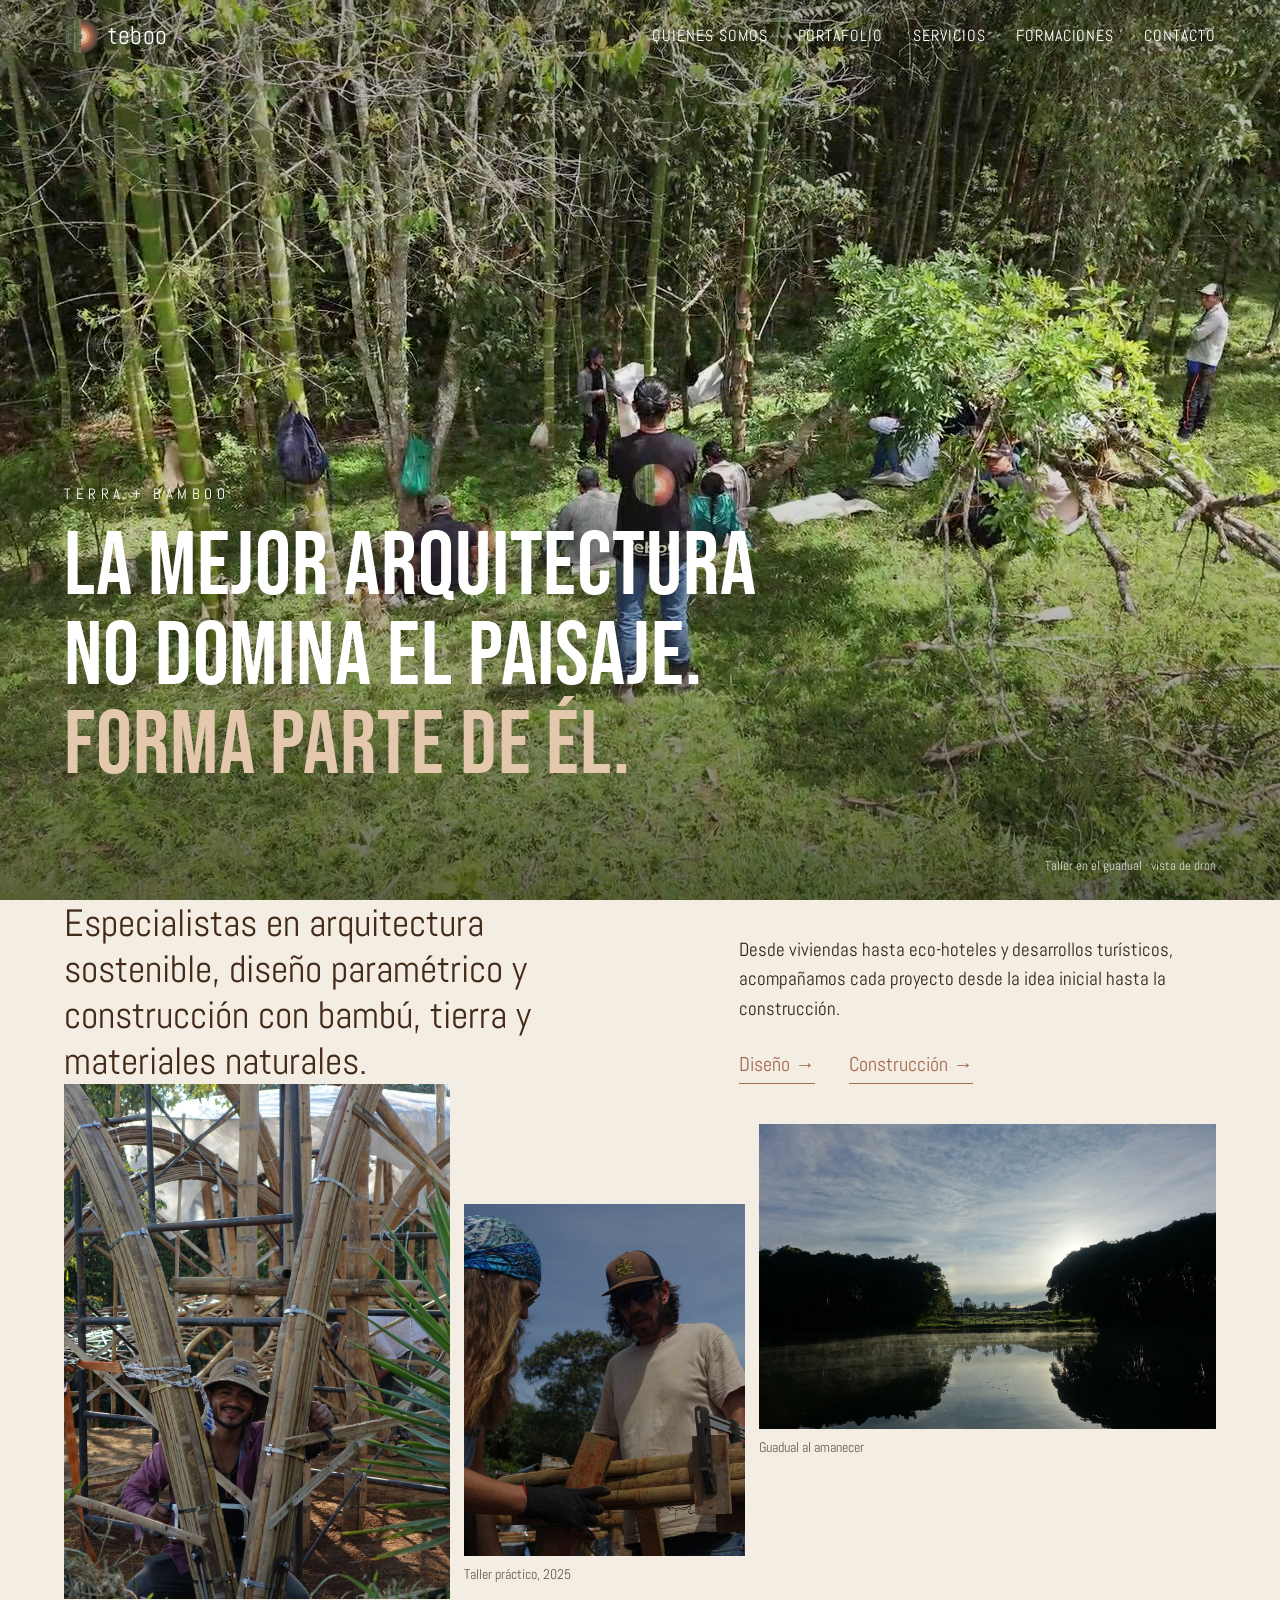
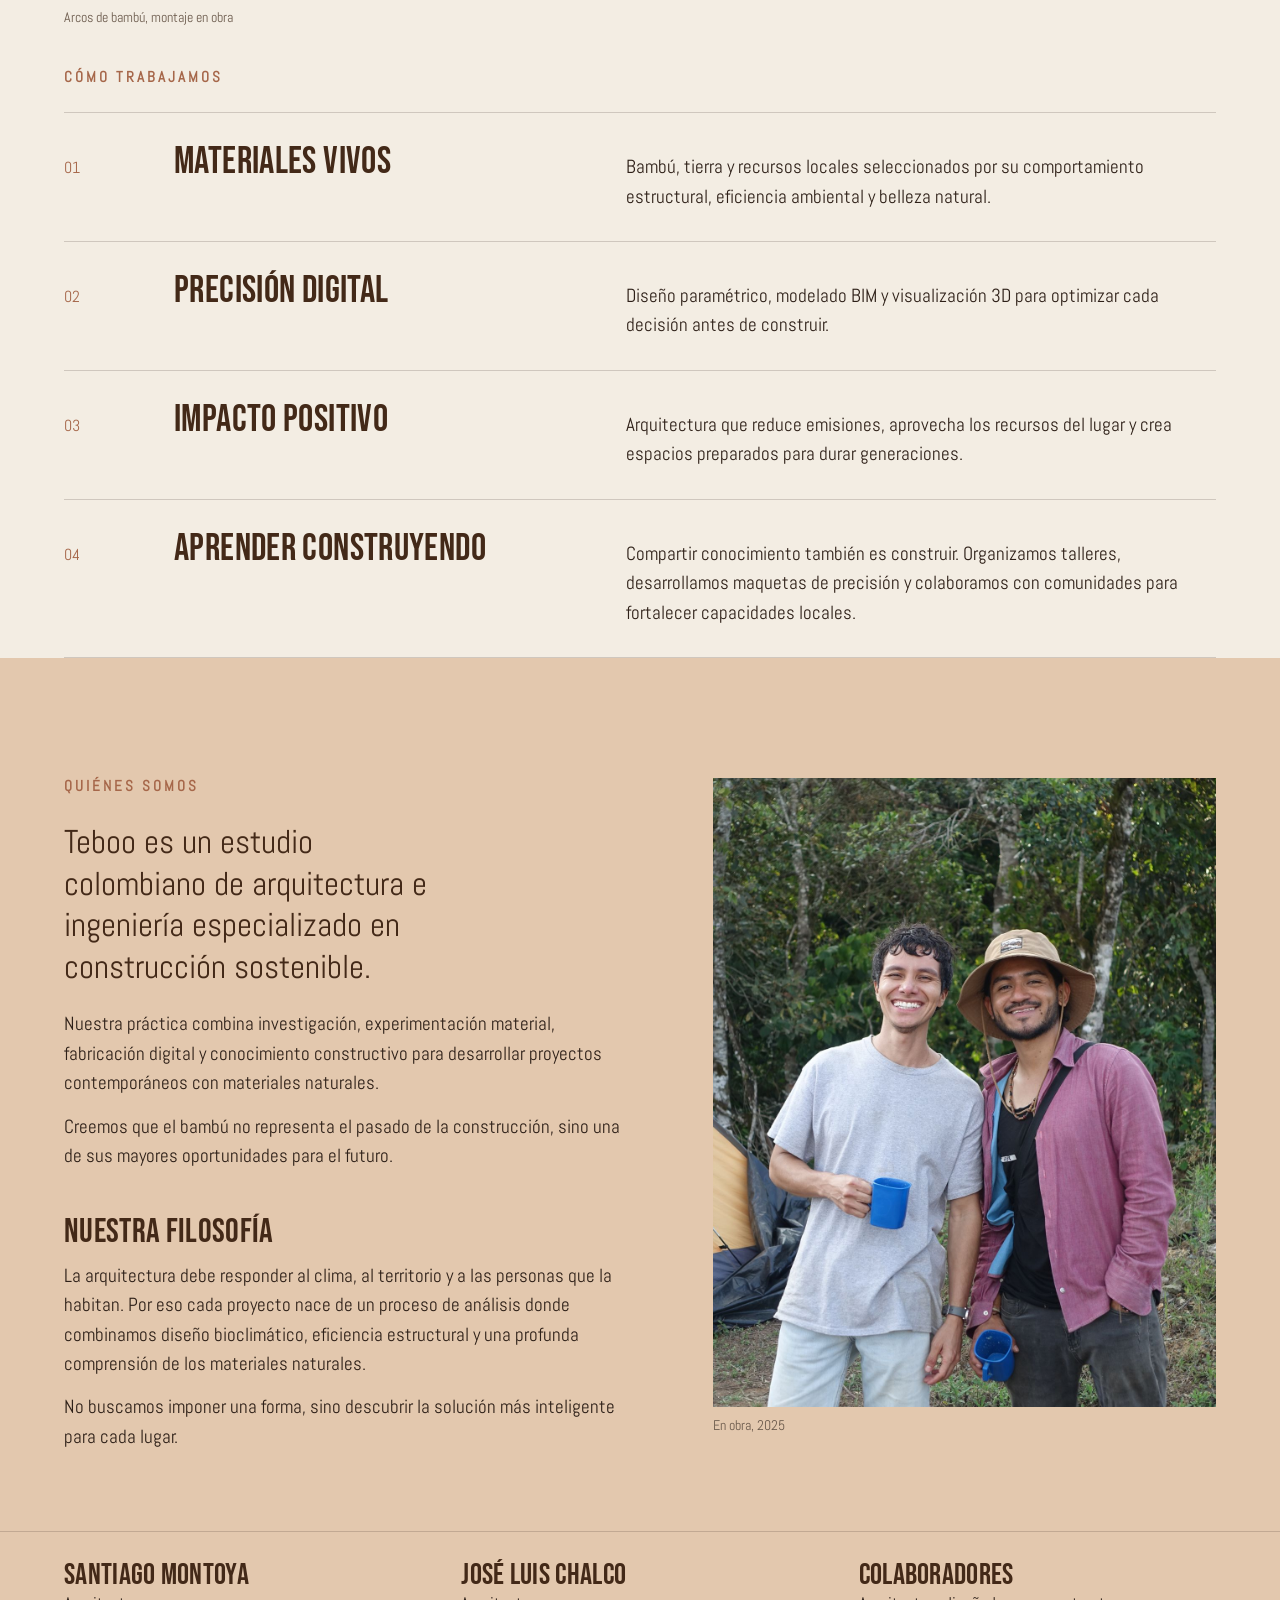
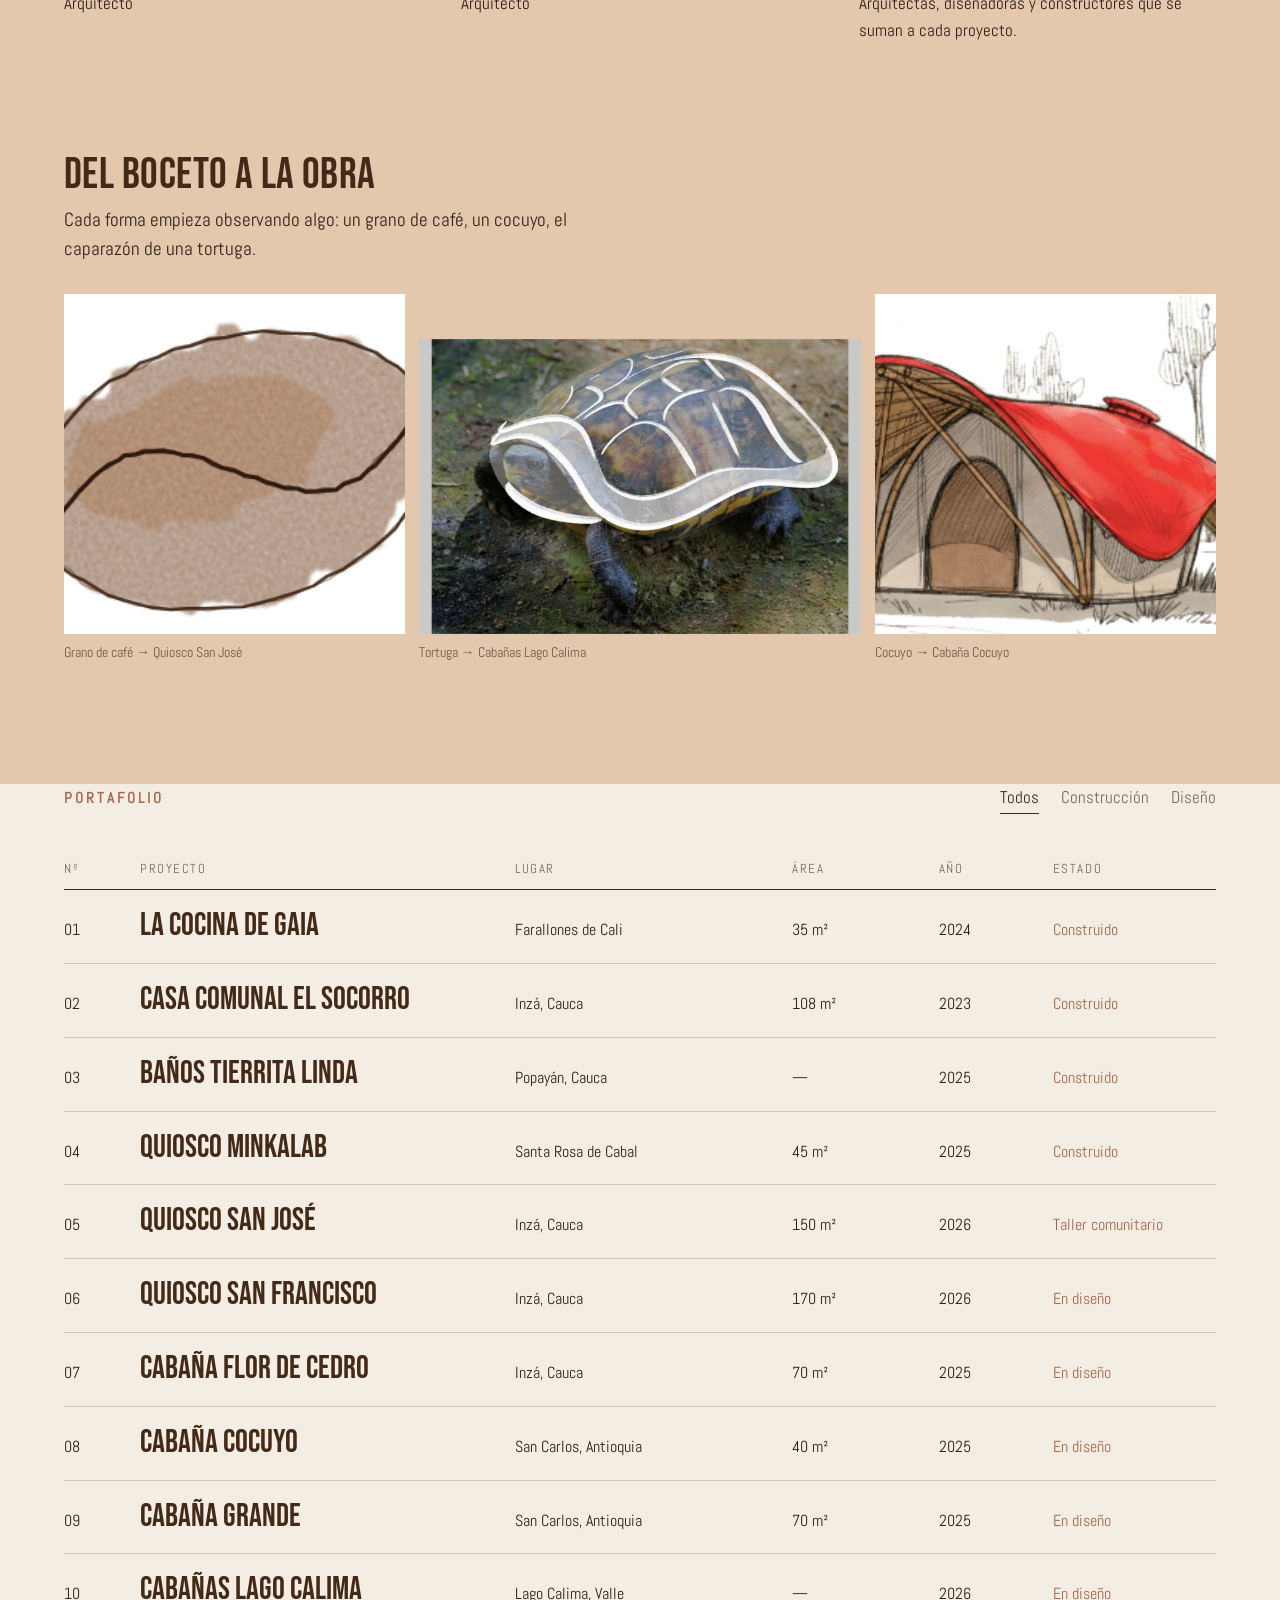
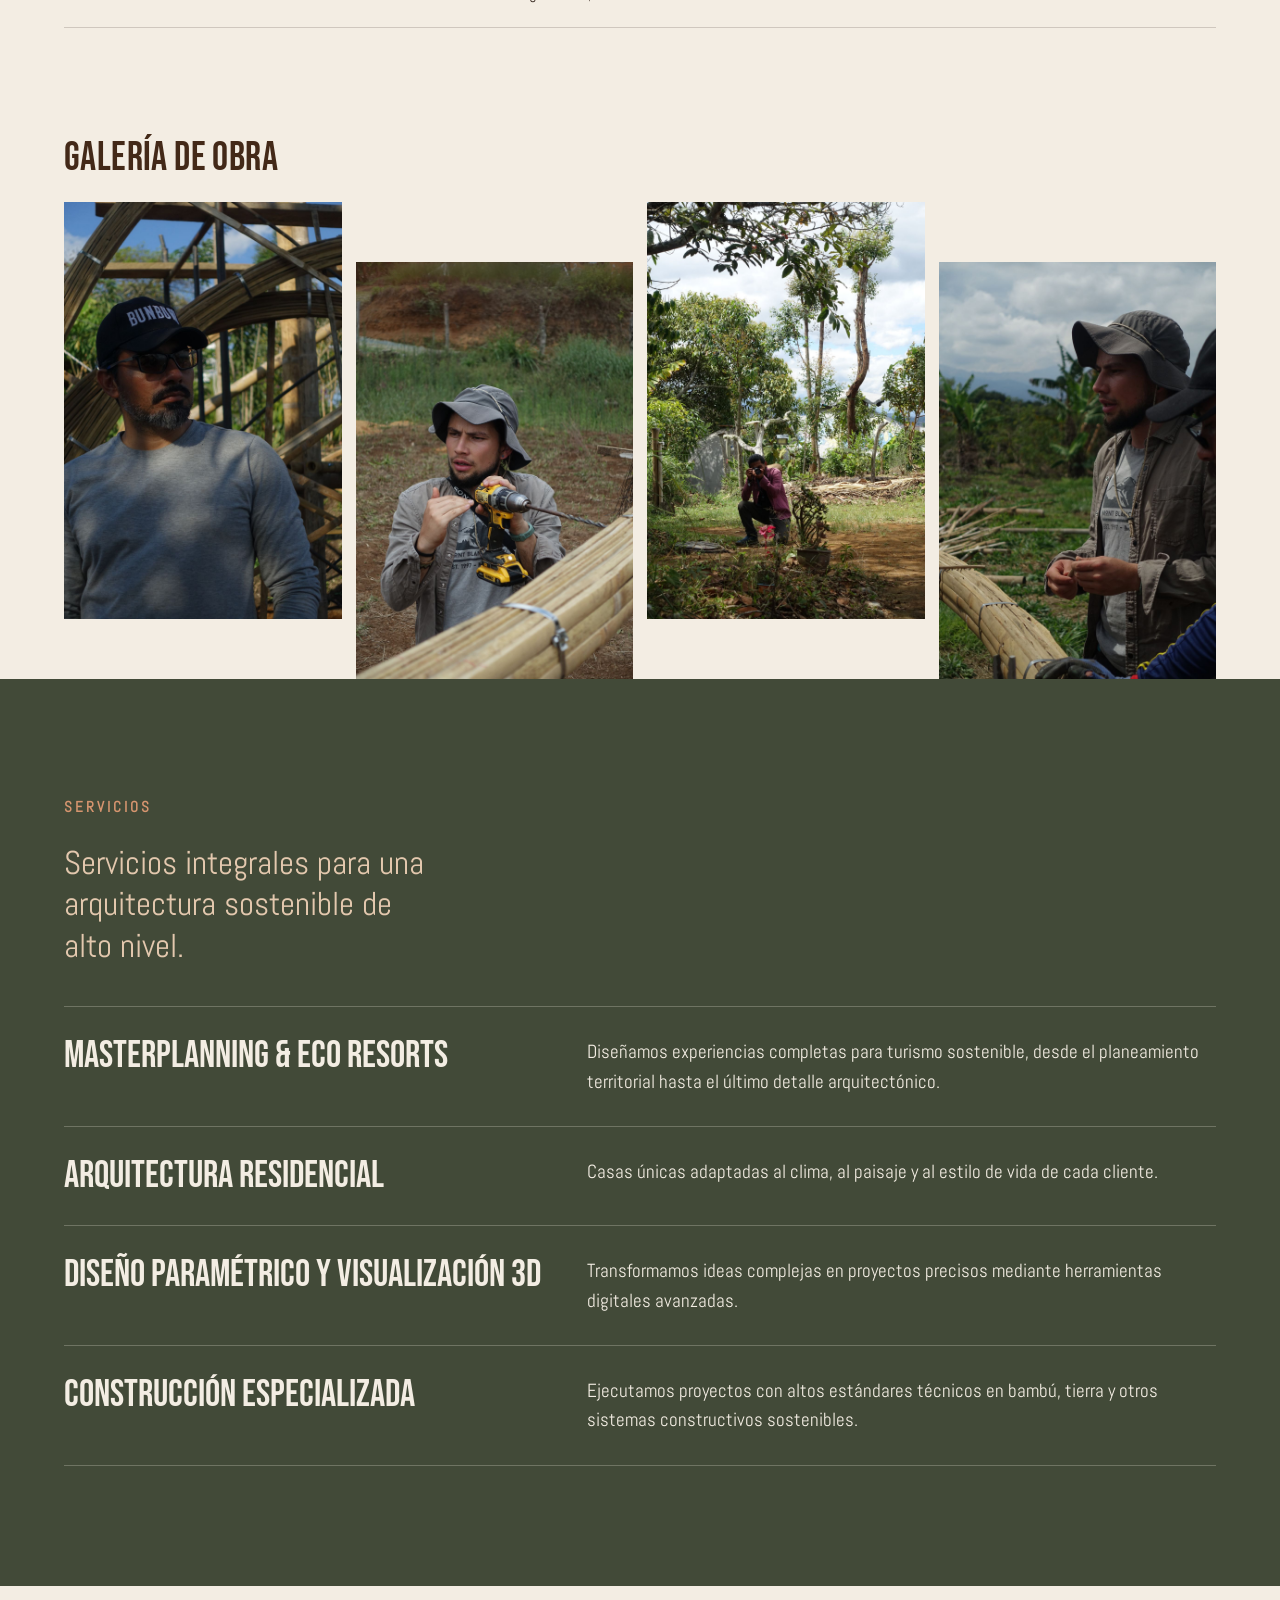
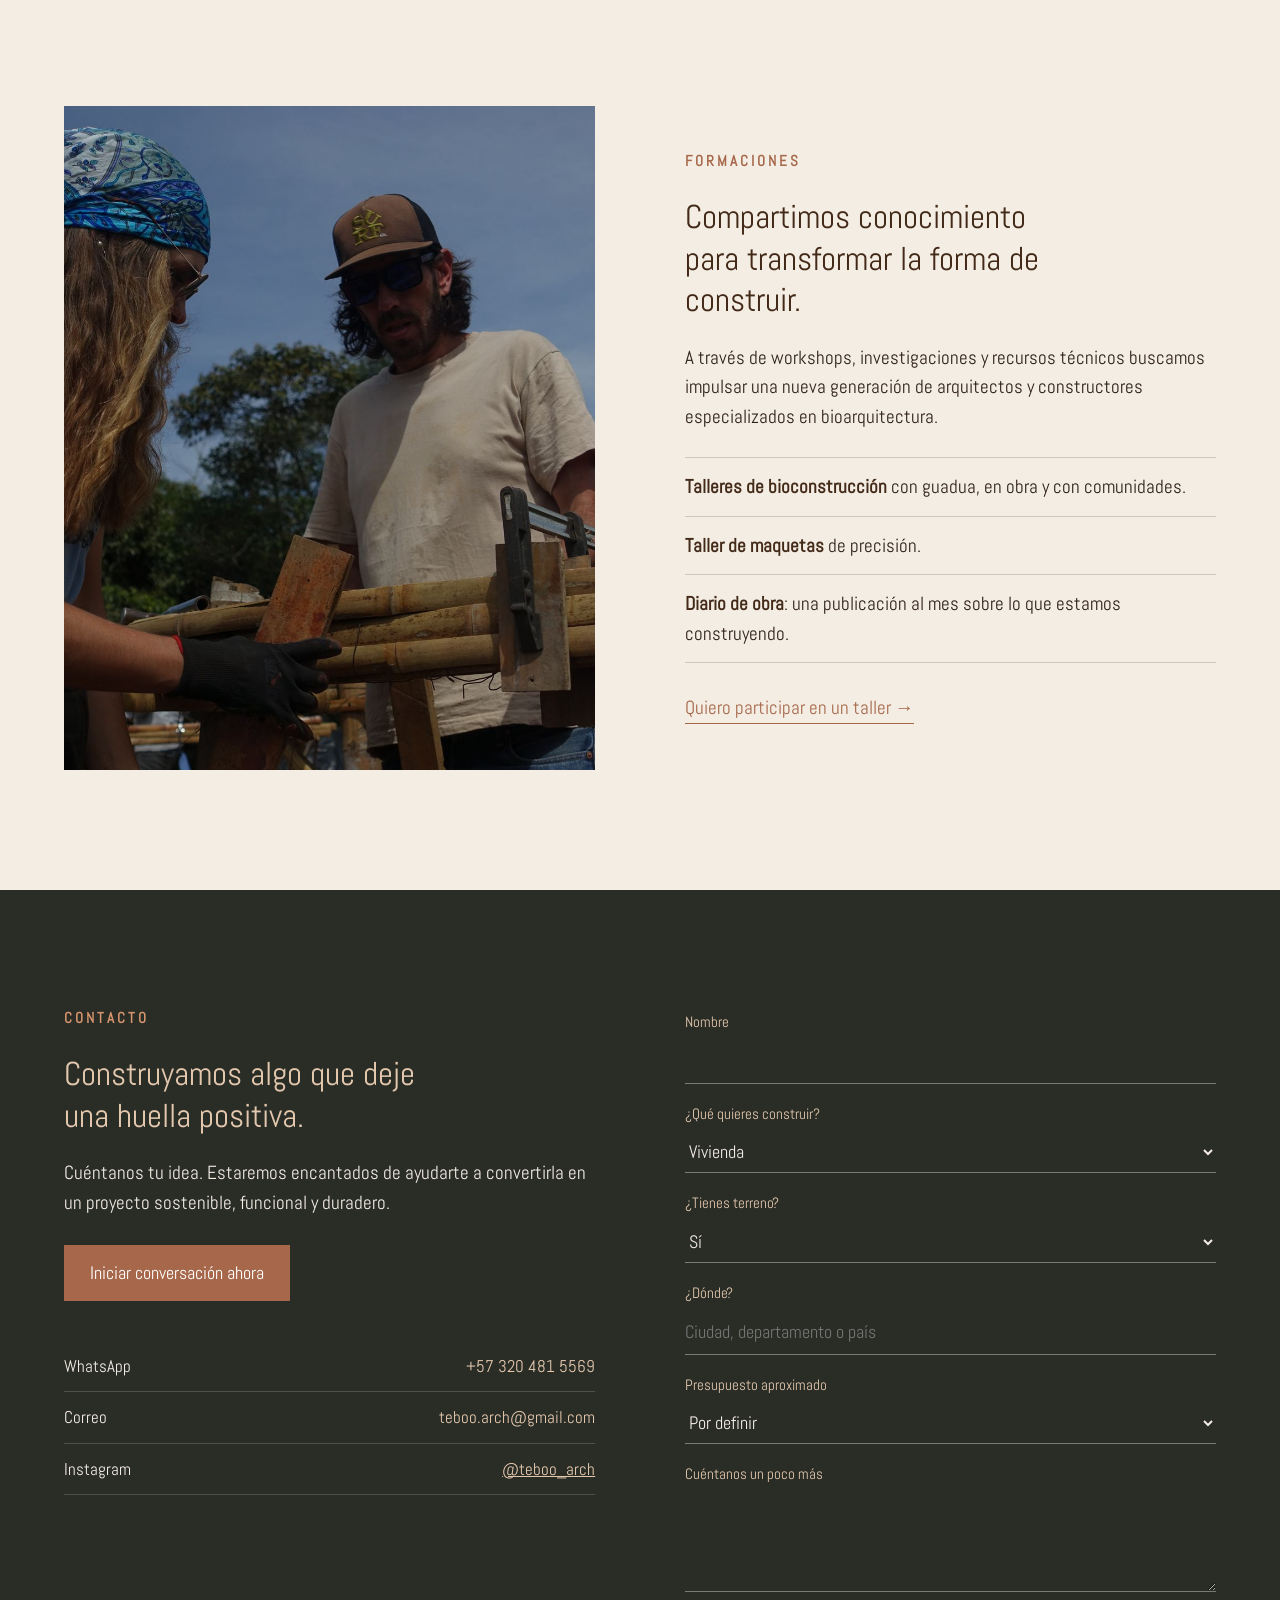
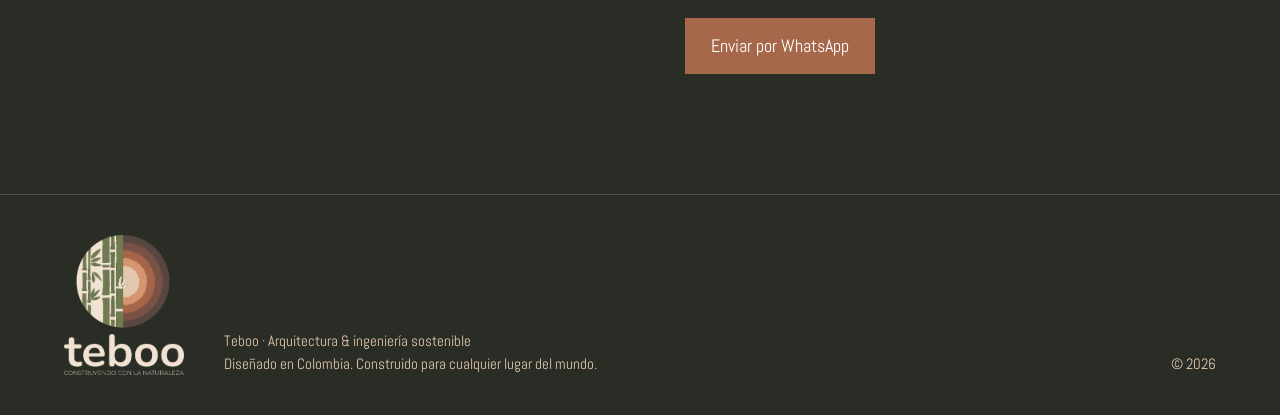
==== index.html @ 182a567f "Versión 2: estructura del Miro, video de dron, fotos reales y diseño editorial Co-Authored-By: Claud" ====
<!DOCTYPE html>
<html lang="es"><head><meta charset="utf-8"><meta name="viewport" content="width=device-width,initial-scale=1">
<title>Teboo — Terra + Bamboo · Arquitectura en bambú y tierra</title>
<meta name="description" content="Teboo es un estudio colombiano de arquitectura e ingeniería especializado en construcción sostenible con bambú, tierra y materiales naturales.">
<link rel="icon" href="img/logo-mark.png">
<link rel="preconnect" href="https://fonts.googleapis.com"><link rel="preconnect" href="https://fonts.gstatic.com" crossorigin>
<link href="https://fonts.googleapis.com/css2?family=Abel&family=Bebas+Neue&display=swap" rel="stylesheet">
<link rel="stylesheet" href="style.css">
</head><body>

<header class="nav">
 <a class="brand" href="#inicio"><img src="img/logo-mark.png" alt=""><span>teboo</span></a>
 <nav id="menu"><a href="#quienes">Quiénes somos</a><a href="#portafolio">Portafolio</a><a href="#servicios">Servicios</a><a href="#formaciones">Formaciones</a><a href="#contacto">Contacto</a></nav>
 <button class="burger" aria-label="Abrir menú" aria-controls="menu" aria-expanded="false">Menú</button>
</header>

<section class="hero" id="inicio">
 <video autoplay muted loop playsinline poster="img/hero-poster.jpg"><source src="img/hero.mp4" type="video/mp4"></video>
 <div class="hero-in">
  <p class="kicker">Terra + Bamboo</p>
  <h1>La mejor arquitectura<br>no domina el paisaje.<br><em>Forma parte de él.</em></h1>
 </div>
 <p class="credit">Taller en el guadual · vista de dron</p>
</section>

<section class="intro wrap">
 <p class="lede">Especialistas en arquitectura sostenible, diseño paramétrico y construcción con bambú, tierra y materiales naturales.</p>
 <div class="intro-r">
  <p>Desde viviendas hasta eco-hoteles y desarrollos turísticos, acompañamos cada proyecto desde la idea inicial hasta la construcción.</p>
  <p class="two-links"><a href="#portafolio" data-filter="diseno">Diseño →</a><a href="#portafolio" data-filter="construccion">Construcción →</a></p>
 </div>
</section>

<section class="strip" aria-label="Fotos de obra">
 <figure class="s1"><img src="img/arcos-obra.jpg" alt="Arcos de bambú laminado en obra" loading="lazy"><figcaption>Arcos de bambú, montaje en obra</figcaption></figure>
 <figure class="s2"><img src="img/taller-medir.jpg" alt="Participantes del taller trabajando el bambú" loading="lazy"><figcaption>Taller práctico, 2025</figcaption></figure>
 <figure class="s3"><img src="img/guadual-lago.jpg" alt="Guadual al amanecer junto a un lago" loading="lazy"><figcaption>Guadual al amanecer</figcaption></figure>
</section>

<section class="principios wrap">
 <h2 class="sec">Cómo trabajamos</h2>
 <ol>
  <li><span>01</span><h3>Materiales vivos</h3><p>Bambú, tierra y recursos locales seleccionados por su comportamiento estructural, eficiencia ambiental y belleza natural.</p></li>
  <li><span>02</span><h3>Precisión digital</h3><p>Diseño paramétrico, modelado BIM y visualización 3D para optimizar cada decisión antes de construir.</p></li>
  <li><span>03</span><h3>Impacto positivo</h3><p>Arquitectura que reduce emisiones, aprovecha los recursos del lugar y crea espacios preparados para durar generaciones.</p></li>
  <li><span>04</span><h3>Aprender construyendo</h3><p>Compartir conocimiento también es construir. Organizamos talleres, desarrollamos maquetas de precisión y colaboramos con comunidades para fortalecer capacidades locales.</p></li>
 </ol>
</section>

<section class="quienes" id="quienes">
 <div class="wrap q-grid">
  <div class="q-txt">
   <h2 class="sec">Quiénes somos</h2>
   <p class="big">Teboo es un estudio colombiano de arquitectura e ingeniería especializado en construcción sostenible.</p>
   <p>Nuestra práctica combina investigación, experimentación material, fabricación digital y conocimiento constructivo para desarrollar proyectos contemporáneos con materiales naturales.</p>
   <p>Creemos que el bambú no representa el pasado de la construcción, sino una de sus mayores oportunidades para el futuro.</p>
   <h3>Nuestra filosofía</h3>
   <p>La arquitectura debe responder al clima, al territorio y a las personas que la habitan. Por eso cada proyecto nace de un proceso de análisis donde combinamos diseño bioclimático, eficiencia estructural y una profunda comprensión de los materiales naturales.</p>
   <p>No buscamos imponer una forma, sino descubrir la solución más inteligente para cada lugar.</p>
  </div>
  <figure class="q-img"><img src="img/equipo.jpg" alt="Equipo de Teboo en obra" loading="lazy"><figcaption>En obra, 2025</figcaption></figure>
 </div>
 <div class="wrap team">
  <div><h4>Santiago Montoya</h4><p>Arquitecto</p></div>
  <div><h4>José Luis Chalco</h4><p>Arquitecto</p></div>
  <div><h4>Colaboradores</h4><p>Arquitectas, diseñadoras y constructores que se suman a cada proyecto.</p></div>
 </div>
 <div class="wrap proceso">
  <h3>Del boceto a la obra</h3>
  <p>Cada forma empieza observando algo: un grano de café, un cocuyo, el caparazón de una tortuga.</p>
  <div class="p-grid">
   <figure><img src="img/grano-cafe.png" alt="Boceto del grano de café" loading="lazy"><figcaption>Grano de café → Quiosco San José</figcaption></figure>
   <figure><img src="img/tortuga-concepto.jpg" alt="Estudio de forma a partir de una tortuga" loading="lazy"><figcaption>Tortuga → Cabañas Lago Calima</figcaption></figure>
   <figure><img src="img/cocuyo-boceto.png" alt="Boceto de la Cabaña Cocuyo" loading="lazy"><figcaption>Cocuyo → Cabaña Cocuyo</figcaption></figure>
  </div>
 </div>
</section>

<section class="portafolio wrap" id="portafolio">
 <div class="p-head"><h2 class="sec">Portafolio</h2>
  <div class="filters"><button class="on" data-f="all">Todos</button><button data-f="construccion">Construcción</button><button data-f="diseno">Diseño</button></div></div>
 <div class="index">
  <div class="index-h"><span>Nº</span><span>Proyecto</span><span>Lugar</span><span>Área</span><span>Año</span><span>Estado</span></div>
  <ol id="rows"><li class="row" data-g="construccion"><button data-id="cocina" data-img="img/cocina-render.jpg">
<span class="n">01</span><span class="t">La Cocina de Gaia</span><span class="l">Farallones de Cali</span><span class="a">35 m²</span><span class="y">2024</span><span class="s">Construido</span></button></li><li class="row" data-g="construccion"><button data-id="socorro">
<span class="n">02</span><span class="t">Casa comunal El Socorro</span><span class="l">Inzá, Cauca</span><span class="a">108 m²</span><span class="y">2023</span><span class="s">Construido</span></button></li><li class="row" data-g="construccion"><button data-id="banos">
<span class="n">03</span><span class="t">Baños Tierrita Linda</span><span class="l">Popayán, Cauca</span><span class="a">—</span><span class="y">2025</span><span class="s">Construido</span></button></li><li class="row" data-g="construccion"><button data-id="minkalab">
<span class="n">04</span><span class="t">Quiosco Minkalab</span><span class="l">Santa Rosa de Cabal</span><span class="a">45 m²</span><span class="y">2025</span><span class="s">Construido</span></button></li><li class="row" data-g="construccion"><button data-id="sanjose" data-img="img/san-jose-planta.jpg">
<span class="n">05</span><span class="t">Quiosco San José</span><span class="l">Inzá, Cauca</span><span class="a">150 m²</span><span class="y">2026</span><span class="s">Taller comunitario</span></button></li><li class="row" data-g="diseno"><button data-id="sanfrancisco">
<span class="n">06</span><span class="t">Quiosco San Francisco</span><span class="l">Inzá, Cauca</span><span class="a">170 m²</span><span class="y">2026</span><span class="s">En diseño</span></button></li><li class="row" data-g="diseno"><button data-id="flor">
<span class="n">07</span><span class="t">Cabaña Flor de Cedro</span><span class="l">Inzá, Cauca</span><span class="a">70 m²</span><span class="y">2025</span><span class="s">En diseño</span></button></li><li class="row" data-g="diseno"><button data-id="cocuyo" data-img="img/cocuyo-boceto.png">
<span class="n">08</span><span class="t">Cabaña Cocuyo</span><span class="l">San Carlos, Antioquia</span><span class="a">40 m²</span><span class="y">2025</span><span class="s">En diseño</span></button></li><li class="row" data-g="diseno"><button data-id="grande">
<span class="n">09</span><span class="t">Cabaña Grande</span><span class="l">San Carlos, Antioquia</span><span class="a">70 m²</span><span class="y">2025</span><span class="s">En diseño</span></button></li><li class="row" data-g="diseno"><button data-id="calima" data-img="img/tortuga-concepto.jpg">
<span class="n">10</span><span class="t">Cabañas Lago Calima</span><span class="l">Lago Calima, Valle</span><span class="a">—</span><span class="y">2026</span><span class="s">En diseño</span></button></li></ol>
  <img class="peek" alt="" hidden>
 </div>
 <div class="galeria">
  <h3>Galería de obra</h3>
  <div class="g-grid">
   <img src="img/arcos-retrato.jpg" alt="Estructura de arcos de bambú" loading="lazy">
   <img src="img/taller-taladro.jpg" alt="Perforando un paquete de bambú laminado" loading="lazy">
   <img src="img/foto-jardin.jpg" alt="Fotografiando el jardín de la obra" loading="lazy">
   <img src="img/taller-explicar.jpg" alt="Explicación durante el taller" loading="lazy">
  </div>
 </div>
</section>

<section class="servicios" id="servicios"><div class="wrap">
 <h2 class="sec">Servicios</h2>
 <p class="big">Servicios integrales para una arquitectura sostenible de alto nivel.</p>
 <dl>
  <div><dt>Masterplanning &amp; Eco Resorts</dt><dd>Diseñamos experiencias completas para turismo sostenible, desde el planeamiento territorial hasta el último detalle arquitectónico.</dd></div>
  <div><dt>Arquitectura residencial</dt><dd>Casas únicas adaptadas al clima, al paisaje y al estilo de vida de cada cliente.</dd></div>
  <div><dt>Diseño paramétrico y visualización 3D</dt><dd>Transformamos ideas complejas en proyectos precisos mediante herramientas digitales avanzadas.</dd></div>
  <div><dt>Construcción especializada</dt><dd>Ejecutamos proyectos con altos estándares técnicos en bambú, tierra y otros sistemas constructivos sostenibles.</dd></div>
 </dl>
</div></section>

<section class="formaciones" id="formaciones">
 <div class="wrap f-grid">
  <figure><img src="img/taller-medir.jpg" alt="Taller de construcción con bambú" loading="lazy"></figure>
  <div>
   <h2 class="sec">Formaciones</h2>
   <p class="big">Compartimos conocimiento para transformar la forma de construir.</p>
   <p>A través de workshops, investigaciones y recursos técnicos buscamos impulsar una nueva generación de arquitectos y constructores especializados en bioarquitectura.</p>
   <ul class="f-list">
    <li><b>Talleres de bioconstrucción</b> con guadua, en obra y con comunidades.</li>
    <li><b>Taller de maquetas</b> de precisión.</li>
    <li><b>Diario de obra</b>: una publicación al mes sobre lo que estamos construyendo.</li>
   </ul>
   <a class="link" href="#contacto" data-tipo="Formación / taller">Quiero participar en un taller →</a>
  </div>
 </div>
</section>

<section class="contacto" id="contacto"><div class="wrap c-grid">
 <div>
  <h2 class="sec">Contacto</h2>
  <p class="big">Construyamos algo que deje una huella positiva.</p>
  <p>Cuéntanos tu idea. Estaremos encantados de ayudarte a convertirla en un proyecto sostenible, funcional y duradero.</p>
  <a class="btn" href="https://wa.me/573204815569" target="_blank" rel="noopener">Iniciar conversación ahora</a>
  <ul class="chan"><li>WhatsApp <span>+57 320 481 5569</span></li><li>Correo <span>teboo.arch@gmail.com</span></li><li>Instagram <a href="https://instagram.com/teboo_arch" target="_blank" rel="noopener">@teboo_arch</a></li></ul>
 </div>
 <form id="f">
  <label>Nombre<input name="nombre" required></label>
  <label>¿Qué quieres construir?<select name="tipo"><option>Vivienda</option><option>Eco-hotel o glamping</option><option>Espacio comunitario</option><option>Remodelación</option><option>Formación / taller</option><option>Otro</option></select></label>
  <label>¿Tienes terreno?<select name="terreno"><option>Sí</option><option>Todavía no</option><option>En proceso</option></select></label>
  <label>¿Dónde?<input name="ubicacion" placeholder="Ciudad, departamento o país"></label>
  <label>Presupuesto aproximado<select name="presupuesto"><option>Por definir</option><option>Menos de 50 millones COP</option><option>50 – 150 millones COP</option><option>150 – 400 millones COP</option><option>Más de 400 millones COP</option></select></label>
  <label>Cuéntanos un poco más<textarea name="mensaje" rows="3"></textarea></label>
  <button class="btn" type="submit">Enviar por WhatsApp</button>
  <p class="note" id="fn" hidden></p>
 </form>
</div></section>

<footer><div class="wrap foot">
 <img src="img/logo-full-crema.png" alt="Teboo — Construyendo con la naturaleza">
 <p>Teboo · Arquitectura &amp; ingeniería sostenible<br>Diseñado en Colombia. Construido para cualquier lugar del mundo.</p>
 <p>© 2026</p>
</div></footer>

<dialog id="modal"><button class="x" aria-label="Cerrar">Cerrar ×</button><div id="mb"></div></dialog>
<script>const P={"cocina": {"id": "cocina", "t": "La Cocina de Gaia", "g": "construccion", "loc": "Farallones de Cali", "area": "35 m²", "y": "2024", "st": "Construido", "mat": "Bambú · cubierta orgánica", "img": "img/cocina-render.jpg", "sub": "Remodelación arquitectónica | Cubierta en bambú", "txt": "La intervención de la Cocina de Gaia consistió en la transformación de una cubierta existente, integrando una geometría orgánica en una construcción convencional. A través de nuevas formas y elementos en bambú, se logró renovar por completo la identidad del espacio. La cubierta incorpora un anillo superior que permite la entrada de luz cenital y favorece la circulación natural del aire, generando un ambiente más luminoso, fresco y acogedor."}, "socorro": {"id": "socorro", "t": "Casa comunal El Socorro", "g": "construccion", "loc": "Inzá, Cauca", "area": "108 m²", "y": "2023", "st": "Construido", "mat": "Bambú y materiales naturales", "img": "", "sub": "Construcción en bambú | Espacio comunitario", "txt": "Este proyecto propone un espacio de encuentro comunitario a partir de una estructura de geometría ortogonal, donde el bambú se convierte en el protagonista arquitectónico. Su combinación con otros elementos y materiales naturales aporta calidez, ligereza y una expresión estética particular, demostrando cómo los sistemas constructivos tradicionales pueden dar lugar a espacios funcionales, acogedores y con identidad propia."}, "banos": {"id": "banos", "t": "Baños Tierrita Linda", "g": "construccion", "loc": "Popayán, Cauca", "area": "—", "y": "2025", "st": "Construido", "mat": "Bambú rollizo · técnicas mixtas", "img": "", "sub": "Construcción en técnicas mixtas | Estructura de dos niveles", "txt": "El proyecto desarrolla una estructura de dos niveles para baños comunitarios, combinando diferentes técnicas constructivas con el uso de bambú rollizo. Su diseño incorpora cubiertas de geometrías orgánicas que se integran con el paisaje y la vegetación existente. El acceso, a través de un puente, y su cercanía al bosque convierten este espacio funcional en una experiencia arquitectónica que busca mantener una relación cercana y respetuosa con el entorno natural."}, "minkalab": {"id": "minkalab", "t": "Quiosco Minkalab", "g": "construccion", "loc": "Santa Rosa de Cabal", "area": "45 m²", "y": "2025", "st": "Construido", "mat": "Arcos de bambú", "img": "", "sub": "Diseño y construcción | Estructura orgánica en bambú", "txt": "A partir de una plataforma pentagonal existente, se desarrolló una estructura compuesta por una serie de arcos que convergen en un elemento central de geometría piramidal. Esta configuración permite generar un espacio cubierto y versátil, destinado a acoger diferentes actividades. Su cubierta de formas orgánicas aprovecha la geometría de cinco lados como punto de partida para desarrollar una propuesta arquitectónica singular, donde la estructura y la forma se integran en una misma expresión."}, "sanjose": {"id": "sanjose", "t": "Quiosco San José", "g": "construccion", "loc": "Inzá, Cauca", "area": "150 m²", "y": "2026", "st": "Taller comunitario", "mat": "Cerchas de bambú", "img": "img/san-jose-planta.jpg", "sub": "Construcción comunitaria | Estructura de grandes luces en bambú", "txt": "Este proyecto plantea una estructura de gran escala cuya cubierta se inspira en la silueta de un grano de café, tomando como referencia uno de los elementos más representativos de la identidad campesina del territorio. Su sistema constructivo se basa en cerchas de bambú, una solución que permite desarrollar estructuras de grandes dimensiones de manera eficiente. Además de su propuesta arquitectónica, el proyecto tiene un importante componente social: fue desarrollado mediante un proceso de formación con una comunidad campesina, compartiendo conocimientos y técnicas constructivas que permiten a sus integrantes apropiarse de nuevas herramientas para construir sus propios espacios."}, "sanfrancisco": {"id": "sanfrancisco", "t": "Quiosco San Francisco", "g": "diseno", "loc": "Inzá, Cauca", "area": "170 m²", "y": "2026", "st": "En diseño", "mat": "Cerchas de bambú · geometría espiral", "img": "", "sub": "Diseño arquitectónico | Espacio de encuentro comunitario", "txt": "El proyecto busca crear un espacio de encuentro para la comunidad de San Francisco, pensado especialmente para las reuniones y actividades que tienen lugar los domingos. Su propuesta estructural retoma el sistema de cerchas de bambú desarrollado en otros proyectos, explorando nuevas posibilidades formales a través de una cubierta inspirada en una geometría espiral. La estructura se organiza alrededor de un árbol existente, que se convierte en el elemento central del diseño y en el punto de conexión entre la arquitectura, la comunidad y el paisaje."}, "flor": {"id": "flor", "t": "Cabaña Flor de Cedro", "g": "diseno", "loc": "Inzá, Cauca", "area": "70 m²", "y": "2025", "st": "En diseño", "mat": "Bambú · dos niveles", "img": "", "sub": "Diseño arquitectónico | Geometría orgánica en bambú", "txt": "Inspirada en las formas y geometrías de la flor del cedro, esta propuesta arquitectónica explora las posibilidades del bambú para desarrollar una cabaña de dos niveles. El diseño busca traducir las particularidades naturales de esta flor en una composición espacial y estructural de carácter orgánico, donde las formas de la cubierta y la configuración de sus elementos construyen una identidad arquitectónica propia."}, "cocuyo": {"id": "cocuyo", "t": "Cabaña Cocuyo", "g": "diseno", "loc": "San Carlos, Antioquia", "area": "40 m²", "y": "2025", "st": "En diseño", "mat": "Bambú · claraboyas", "img": "img/cocuyo-boceto.png", "sub": "Proyecto San Carlos | Tres cabañas de geometría orgánica", "txt": "Inspirada en la morfología de este insecto, la propuesta desarrolla una geometría orgánica que busca reinterpretar sus formas y particularidades. Su cubierta incorpora dos claraboyas en la parte posterior, evocando los elementos luminosos característicos del cocuyo y aportando una identidad particular al diseño."}, "grande": {"id": "grande", "t": "Cabaña Grande", "g": "diseno", "loc": "San Carlos, Antioquia", "area": "70 m²", "y": "2025", "st": "En diseño", "mat": "Bambú · doble cubierta", "img": "", "sub": "Proyecto San Carlos | Tres cabañas de geometría orgánica", "txt": "Desarrollada en dos niveles, esta propuesta explora una composición de doble cubierta, incorporando una claraboya central y dos aperturas laterales en el nivel superior. Estos elementos favorecen la entrada de luz natural y la circulación del aire, integrando estrategias bioclimáticas desde la concepción arquitectónica para mejorar el confort térmico y mantener espacios interiores más frescos."}, "calima": {"id": "calima", "t": "Cabañas Lago Calima", "g": "diseno", "loc": "Lago Calima, Valle", "area": "—", "y": "2026", "st": "En diseño", "mat": "Bambú · biomímesis", "img": "img/tortuga-concepto.jpg", "sub": "Diseño arquitectónico | Formas inspiradas en el paisaje", "txt": "Serie de cabañas en proceso de diseño cuyas cubiertas parten de la observación de formas naturales del lugar: el caparazón de la tortuga, la flor de loto y las líneas del paisaje del lago. Texto definitivo por confirmar con el equipo."}};</script>
<script src="main.js"></script>
</body></html>
---- style.css ----
/* Teboo — hoja de estilos. Paleta tomada del logo. */
:root{
  --paper:#F3EDE3; --sand:#E3C8AE; --ink:#2A2C26; --brown:#432918; --text:#2E2018;
  --forest:#424A38; --olive:#717C52; --terra:#A6674A; --peach:#D6956F; --line:rgba(46,32,24,.18);
}
*{box-sizing:border-box;margin:0;padding:0}
html{scroll-behavior:smooth;scroll-padding-top:70px}
body{font-family:Abel,"Helvetica Neue",Arial,sans-serif;color:var(--text);background:var(--paper);font-size:19px;line-height:1.55;-webkit-font-smoothing:antialiased}
img,video{display:block;max-width:100%}
a{color:inherit}
h1,h2,h3,h4{font-family:"Bebas Neue",Abel,sans-serif;font-weight:400;letter-spacing:.01em;line-height:1;color:var(--brown)}
.wrap{max-width:1320px;margin:0 auto;padding:0 5vw}
section{padding:120px 0}
figure figcaption{font-size:14px;color:#6b5a4c;margin-top:8px}
.sec{font-size:15px;font-family:Abel,sans-serif;letter-spacing:.2em;text-transform:uppercase;color:var(--terra);margin-bottom:28px;font-weight:700}
.big{font-size:clamp(26px,2.6vw,36px);line-height:1.25;color:var(--brown);margin-bottom:22px;max-width:22ch}
p+p{margin-top:14px}

/* menú */
.nav{position:fixed;top:0;left:0;right:0;z-index:20;display:flex;align-items:center;justify-content:space-between;padding:16px 5vw;color:#fff;transition:background .3s,color .3s}
.nav.solid{background:var(--paper);color:var(--text);border-bottom:1px solid var(--line)}
.brand{display:flex;align-items:center;gap:10px;text-decoration:none;font-size:26px;letter-spacing:.02em}
.brand img{width:34px;height:34px}
.nav nav{display:flex;gap:30px}
.nav nav a{text-decoration:none;font-size:16px;letter-spacing:.06em;text-transform:uppercase}
.nav nav a:hover{text-decoration:underline;text-underline-offset:5px}
.burger{display:none;background:none;border:0;color:inherit;font:inherit;font-size:16px;letter-spacing:.08em;text-transform:uppercase;cursor:pointer}

/* portada con video */
.hero{position:relative;height:100svh;min-height:560px;padding:0;overflow:hidden;color:#fff;background:#2A2C26}
.hero video{position:absolute;inset:0;width:100%;height:100%;object-fit:cover}
.hero::after{content:"";position:absolute;inset:0;background:linear-gradient(to top,rgba(20,20,16,.65),rgba(20,20,16,.05) 55%,rgba(20,20,16,.35))}
.hero-in{position:absolute;left:5vw;bottom:12vh;z-index:2;max-width:900px}
.kicker{font-size:15px;letter-spacing:.3em;text-transform:uppercase;margin-bottom:18px}
.hero h1{color:#fff;font-size:clamp(46px,7vw,104px)}
.hero h1 em{font-style:normal;color:var(--sand)}
.credit{position:absolute;right:5vw;bottom:24px;z-index:2;font-size:13px;opacity:.8}

/* introducción */
.intro{display:grid;grid-template-columns:1.2fr 1fr;gap:8vw;align-items:end}
.lede{font-size:clamp(28px,3vw,42px);line-height:1.2;color:var(--brown)}
.two-links{display:flex;gap:34px;margin-top:26px;font-size:20px}
.two-links a{text-decoration:none;border-bottom:1px solid var(--terra);padding-bottom:3px;color:var(--terra)}

/* tira de fotos */
.strip{display:grid;grid-template-columns:1.1fr .8fr 1.3fr;gap:14px;padding:0 5vw 40px;align-items:start}
.strip img{width:100%;object-fit:cover}
.s1 img{aspect-ratio:3/4}.s2{margin-top:120px}.s2 img{aspect-ratio:4/5}.s3{margin-top:40px}.s3 img{aspect-ratio:3/2}

/* principios */
.principios ol{list-style:none;border-top:1px solid var(--line)}
.principios li{display:grid;grid-template-columns:80px 1fr 1.4fr;gap:30px;padding:30px 0;border-bottom:1px solid var(--line);align-items:baseline}
.principios li span{color:var(--terra);font-size:16px}
.principios h3{font-size:38px}

/* quiénes somos */
.quienes{background:var(--sand)}
.q-grid{display:grid;grid-template-columns:1fr .9fr;gap:7vw;align-items:start}
.q-txt h3{font-size:34px;margin:44px 0 12px}
.q-img img{width:100%;aspect-ratio:4/5;object-fit:cover}
.team{display:grid;grid-template-columns:repeat(3,1fr);gap:40px;margin-top:80px;border-top:1px solid var(--line);padding-top:28px}
.team h4{font-size:30px}
.team p{font-size:17px}
.proceso{margin-top:110px}
.proceso h3{font-size:44px}
.proceso>p{margin:8px 0 30px;max-width:52ch}
.p-grid{display:grid;grid-template-columns:1fr 1.3fr 1fr;gap:14px;align-items:end}
.p-grid img{width:100%;background:#fff;object-fit:cover}
.p-grid figure:nth-child(1) img{aspect-ratio:1}
.p-grid figure:nth-child(2) img{aspect-ratio:3/2}
.p-grid figure:nth-child(3) img{aspect-ratio:1}

/* portafolio */
.p-head{display:flex;justify-content:space-between;align-items:baseline;gap:20px;flex-wrap:wrap}
.filters{display:flex;gap:22px}
.filters button{background:none;border:0;font:inherit;font-size:17px;color:#7d6b5d;cursor:pointer;padding-bottom:3px;border-bottom:1px solid transparent}
.filters button.on{color:var(--brown);border-color:var(--brown)}
.index{position:relative;margin-top:16px}
.index-h,.row button{display:grid;grid-template-columns:60px 2.2fr 1.6fr .8fr .6fr 1fr;gap:16px;text-align:left}
.index-h{font-size:13px;letter-spacing:.12em;text-transform:uppercase;color:#7d6b5d;padding:10px 0;border-bottom:1px solid var(--brown)}
#rows{list-style:none}
.row button{width:100%;background:none;border:0;border-bottom:1px solid var(--line);font:inherit;color:inherit;padding:20px 0;cursor:pointer;align-items:baseline}
.row .t{font-family:"Bebas Neue",sans-serif;font-size:32px;color:var(--brown);line-height:1}
.row .n,.row .a,.row .y,.row .s,.row .l{font-size:16px}
.row .s{color:var(--terra)}
.row button:hover .t{color:var(--terra)}
.row[hidden]{display:none}
.peek{position:absolute;width:300px;aspect-ratio:4/3;object-fit:cover;pointer-events:none;z-index:3;right:0;box-shadow:0 20px 40px -20px rgba(0,0,0,.4)}
.galeria{margin-top:110px}
.galeria h3{font-size:40px;margin-bottom:24px}
.g-grid{display:grid;grid-template-columns:1fr 1fr 1fr 1fr;gap:14px}
.g-grid img{width:100%;aspect-ratio:2/3;object-fit:cover}
.g-grid img:nth-child(even){margin-top:60px}

/* servicios */
.servicios{background:var(--forest);color:var(--paper)}
.servicios .sec{color:var(--peach)}
.servicios .big{color:var(--sand)}
.servicios dl{margin-top:40px;border-top:1px solid rgba(243,237,227,.25)}
.servicios dl div{display:grid;grid-template-columns:1fr 1.3fr;gap:40px;padding:30px 0;border-bottom:1px solid rgba(243,237,227,.25)}
.servicios dt{font-family:"Bebas Neue",sans-serif;font-size:38px;line-height:1;color:var(--paper)}

/* formaciones */
.f-grid{display:grid;grid-template-columns:1fr 1fr;gap:7vw;align-items:center}
.f-grid figure img{width:100%;aspect-ratio:4/5;object-fit:cover}
.f-list{list-style:none;margin:26px 0 30px;border-top:1px solid var(--line)}
.f-list li{padding:14px 0;border-bottom:1px solid var(--line)}
.f-list b{color:var(--brown)}
.link{color:var(--terra);text-decoration:none;border-bottom:1px solid var(--terra);padding-bottom:3px}

/* contacto */
.contacto{background:var(--ink);color:var(--paper)}
.contacto .sec{color:var(--peach)}
.contacto .big{color:var(--sand)}
.c-grid{display:grid;grid-template-columns:1fr 1fr;gap:7vw}
.btn{display:inline-block;margin-top:28px;background:var(--terra);color:#fff;border:0;font:inherit;font-size:18px;padding:14px 26px;text-decoration:none;cursor:pointer}
.btn:hover{background:var(--peach);color:var(--ink)}
.chan{list-style:none;margin-top:40px}
.chan li{display:flex;justify-content:space-between;padding:12px 0;border-bottom:1px solid rgba(243,237,227,.18);font-size:17px}
.chan span,.chan a{color:var(--sand)}
form{display:grid;gap:18px;align-content:start}
label{display:grid;gap:6px;font-size:15px;color:var(--sand)}
input,select,textarea{font:inherit;font-size:18px;color:var(--paper);background:transparent;border:0;border-bottom:1px solid rgba(243,237,227,.4);padding:8px 0;border-radius:0}
select option{color:var(--ink)}
input:focus,select:focus,textarea:focus{outline:none;border-color:var(--peach)}
form .btn{justify-self:start;margin-top:8px}
.note{font-size:16px;color:var(--sand)}
.note a{color:var(--peach)}

footer{background:var(--ink);color:var(--sand);padding:0 0 40px}
.foot{display:grid;grid-template-columns:auto 1fr auto;gap:40px;align-items:end;border-top:1px solid rgba(243,237,227,.18);padding-top:40px;font-size:15px}
.foot img{width:120px}

/* ficha */
dialog{border:0;max-width:1080px;width:94vw;max-height:90vh;padding:0;background:var(--paper);color:var(--text)}
dialog::backdrop{background:rgba(20,20,16,.7)}
.x{position:sticky;top:0;float:right;margin:14px 18px 0 0;background:var(--paper);border:0;font:inherit;font-size:15px;letter-spacing:.06em;text-transform:uppercase;cursor:pointer;z-index:2}
.m{display:grid;grid-template-columns:1.1fr 1fr}
.m-img img{width:100%;height:100%;object-fit:cover;background:#fff}
.m-img.none{background:var(--sand);display:flex;align-items:flex-end;padding:20px;font-size:15px;color:#6b5a4c;min-height:360px}
.m-b{padding:56px 44px 44px}
.m-b h2{font-size:52px}
.m-b .sub{color:var(--terra);margin:8px 0 22px;font-size:17px}
.m-b dl{display:grid;grid-template-columns:auto 1fr;gap:6px 20px;margin-bottom:22px;font-size:16px;border-top:1px solid var(--line);padding-top:16px}
.m-b dt{color:#7d6b5d}

@media (max-width:900px){
  body{font-size:18px}
  section{padding:80px 0}
  .burger{display:block}
  .nav nav{position:fixed;inset:60px 0 auto 0;flex-direction:column;gap:0;background:var(--paper);color:var(--text);padding:10px 5vw 24px;border-bottom:1px solid var(--line);display:none}
  .nav.open nav{display:flex}
  .nav nav a{padding:12px 0;border-bottom:1px solid var(--line)}
  .intro,.q-grid,.f-grid,.c-grid,.m{grid-template-columns:1fr}
  .strip{grid-template-columns:1fr 1fr}.s2{margin-top:60px}.s3{grid-column:1/-1;margin-top:0}
  .principios li{grid-template-columns:44px 1fr;gap:10px 16px}.principios li p{grid-column:2}
  .team{grid-template-columns:1fr;gap:20px}
  .p-grid{grid-template-columns:1fr 1fr}.p-grid figure:nth-child(2){grid-column:1/-1;order:-1}
  .index-h{display:none}
  .row button{grid-template-columns:36px 1fr auto;gap:4px 12px}
  .row .l{grid-column:2}.row .a,.row .y{display:none}.row .s{grid-column:3;grid-row:1}
  .peek{display:none}
  .g-grid{grid-template-columns:1fr 1fr}
  .servicios dl div{grid-template-columns:1fr;gap:10px}
  .foot{grid-template-columns:1fr}
}
@media (prefers-reduced-motion:reduce){html{scroll-behavior:auto}}
.peek[hidden]{display:none}
.m-img img{object-fit:contain;background:#fff}
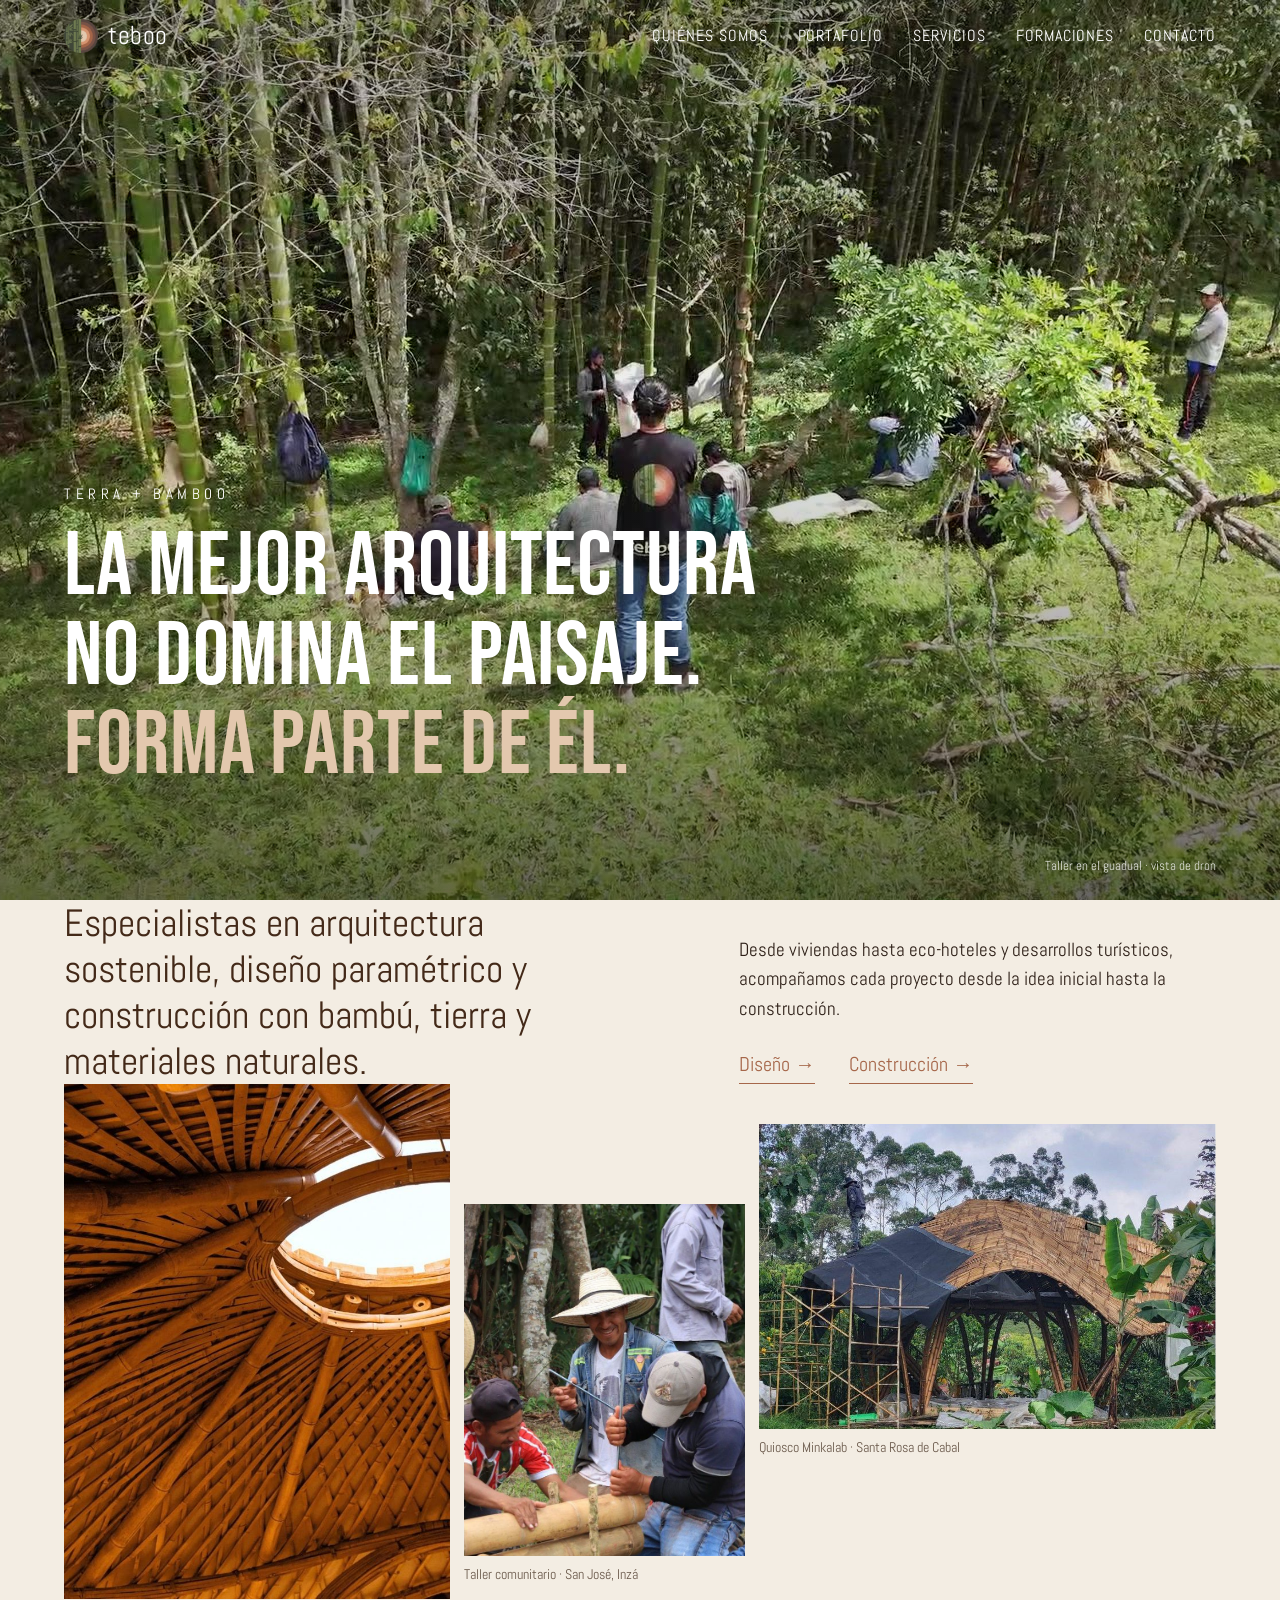
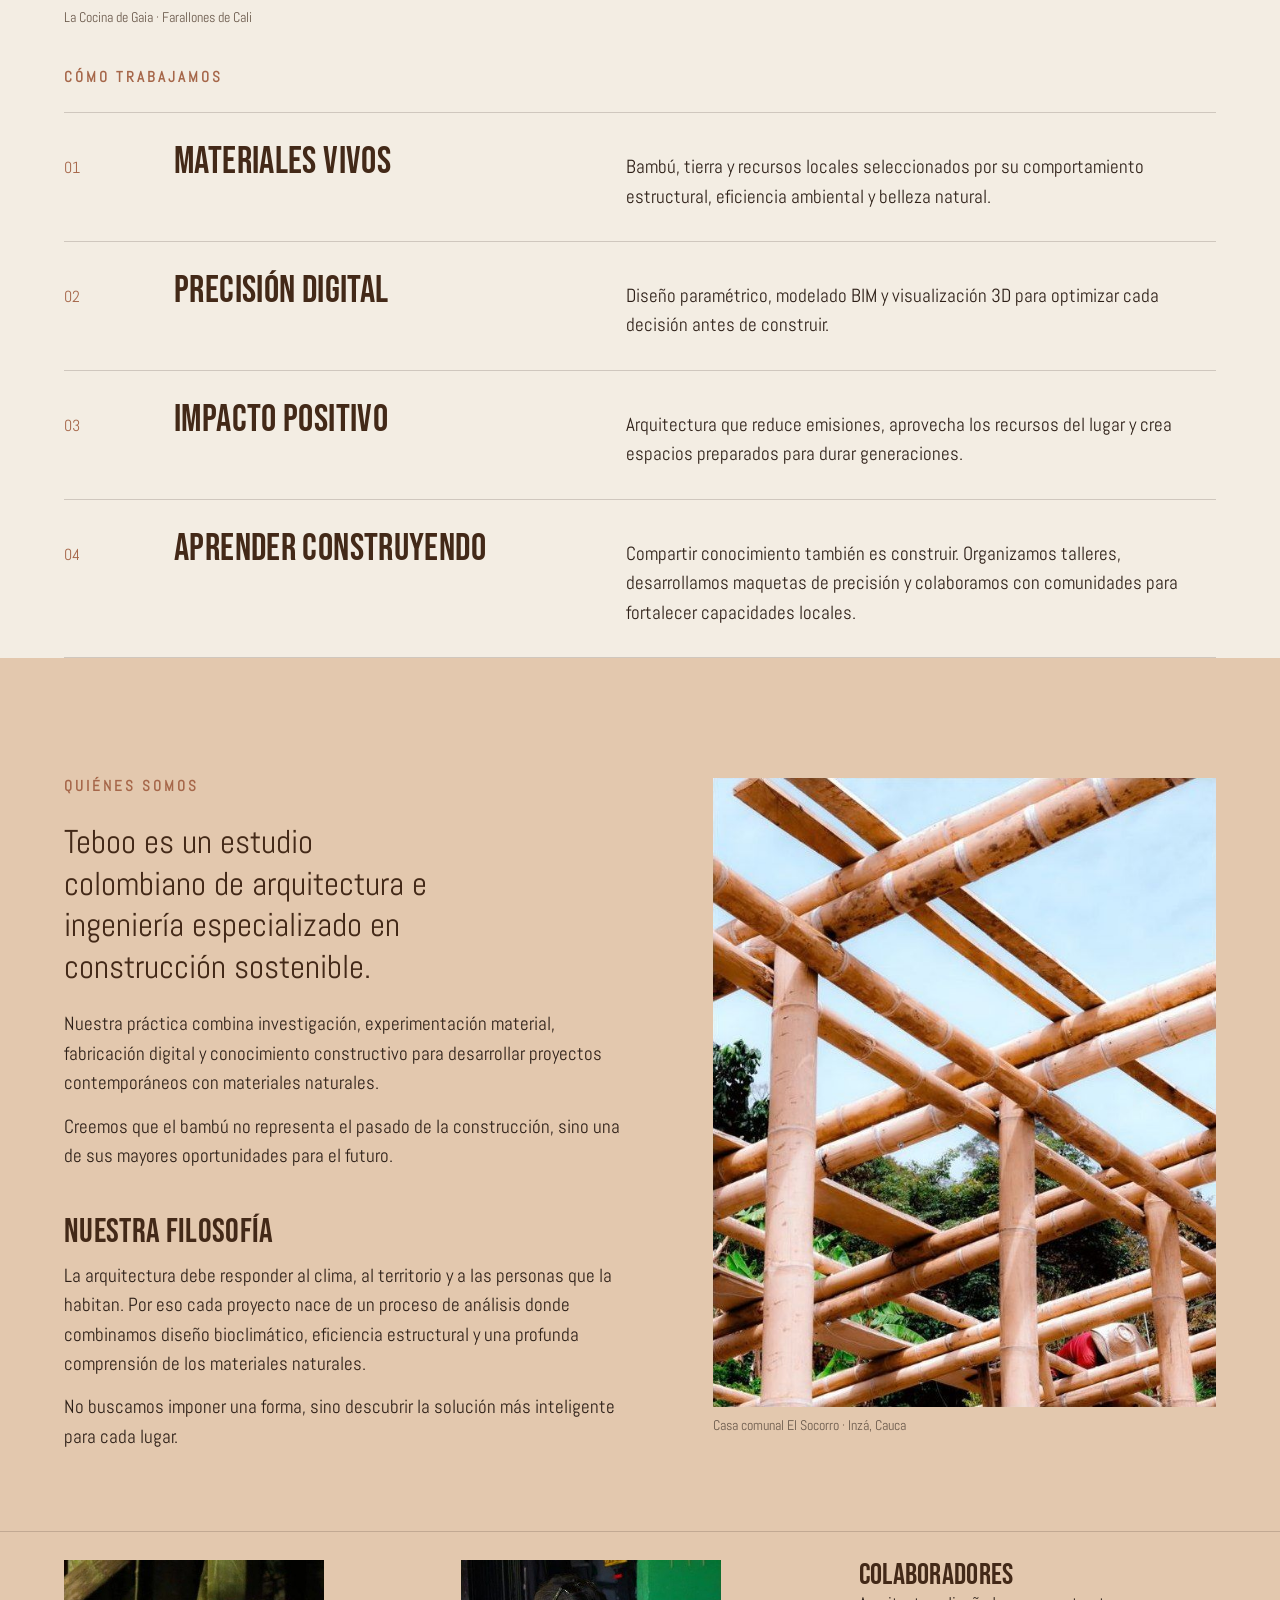
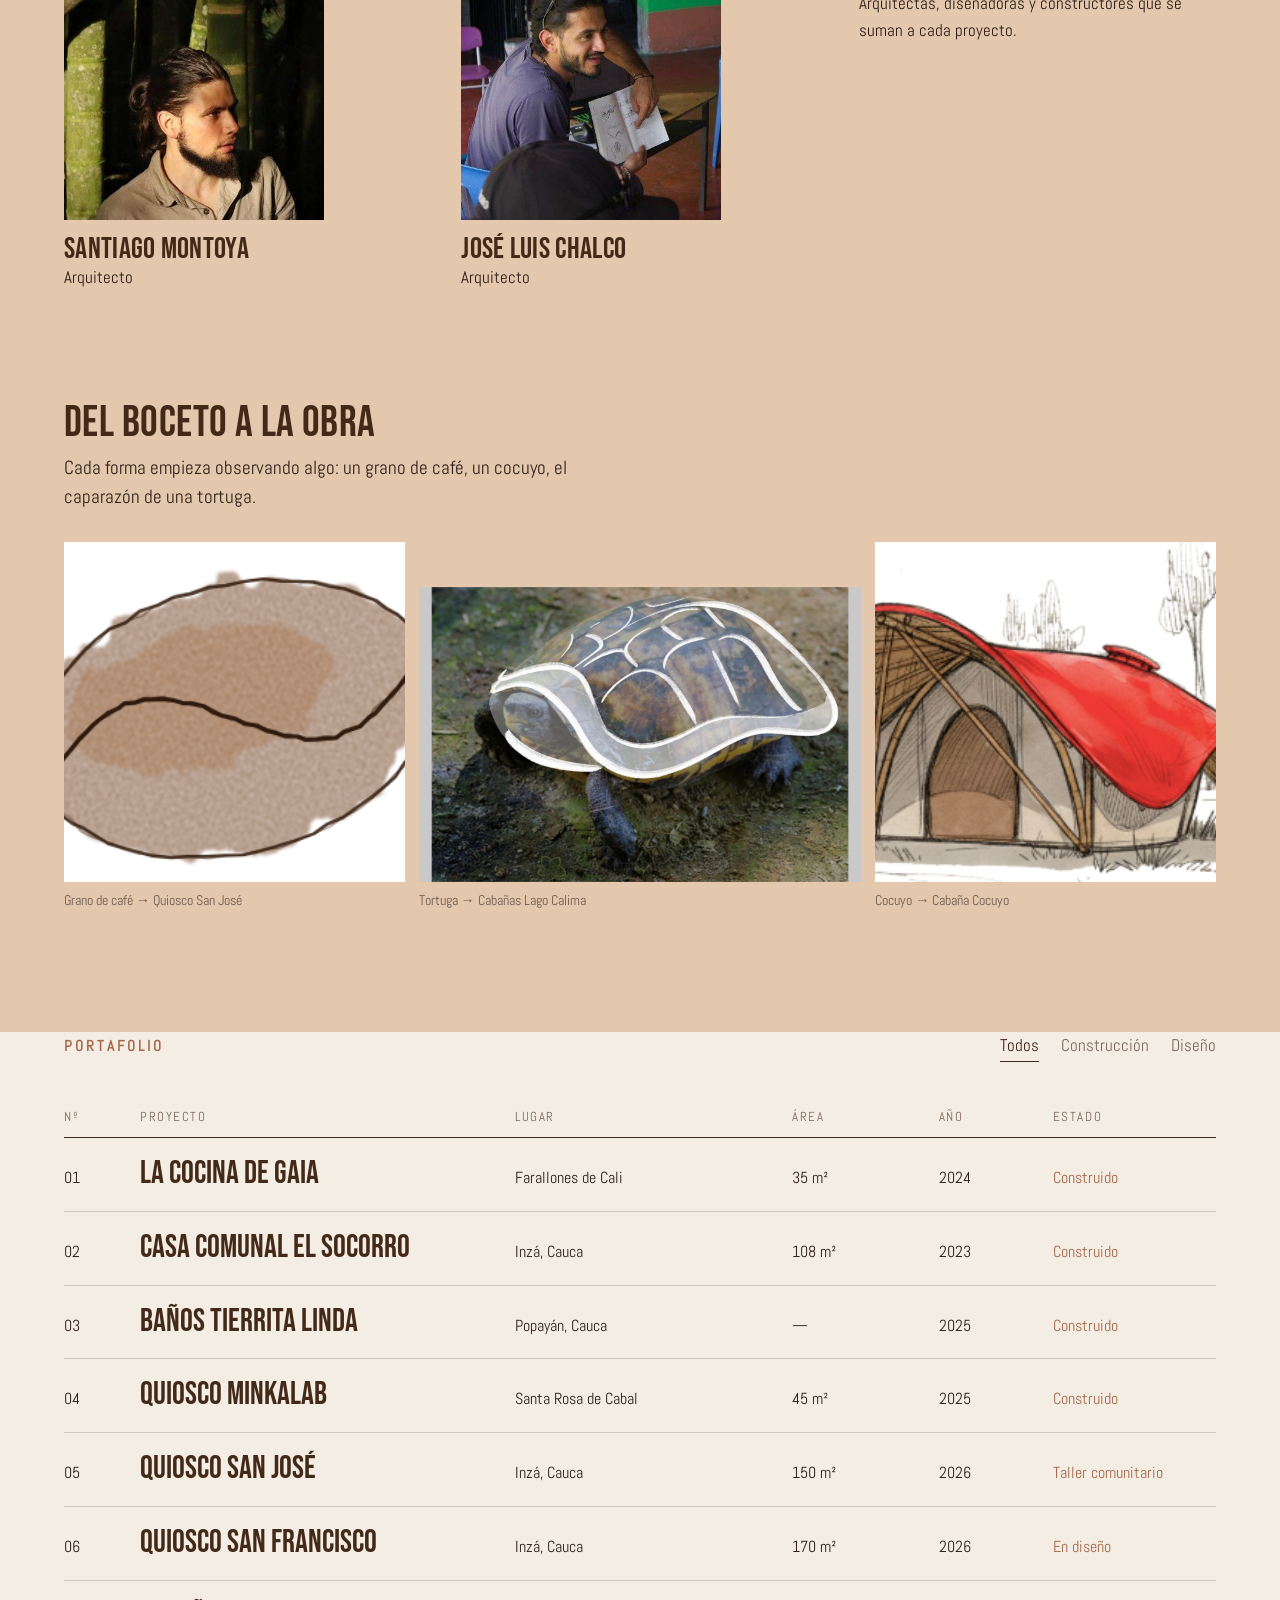
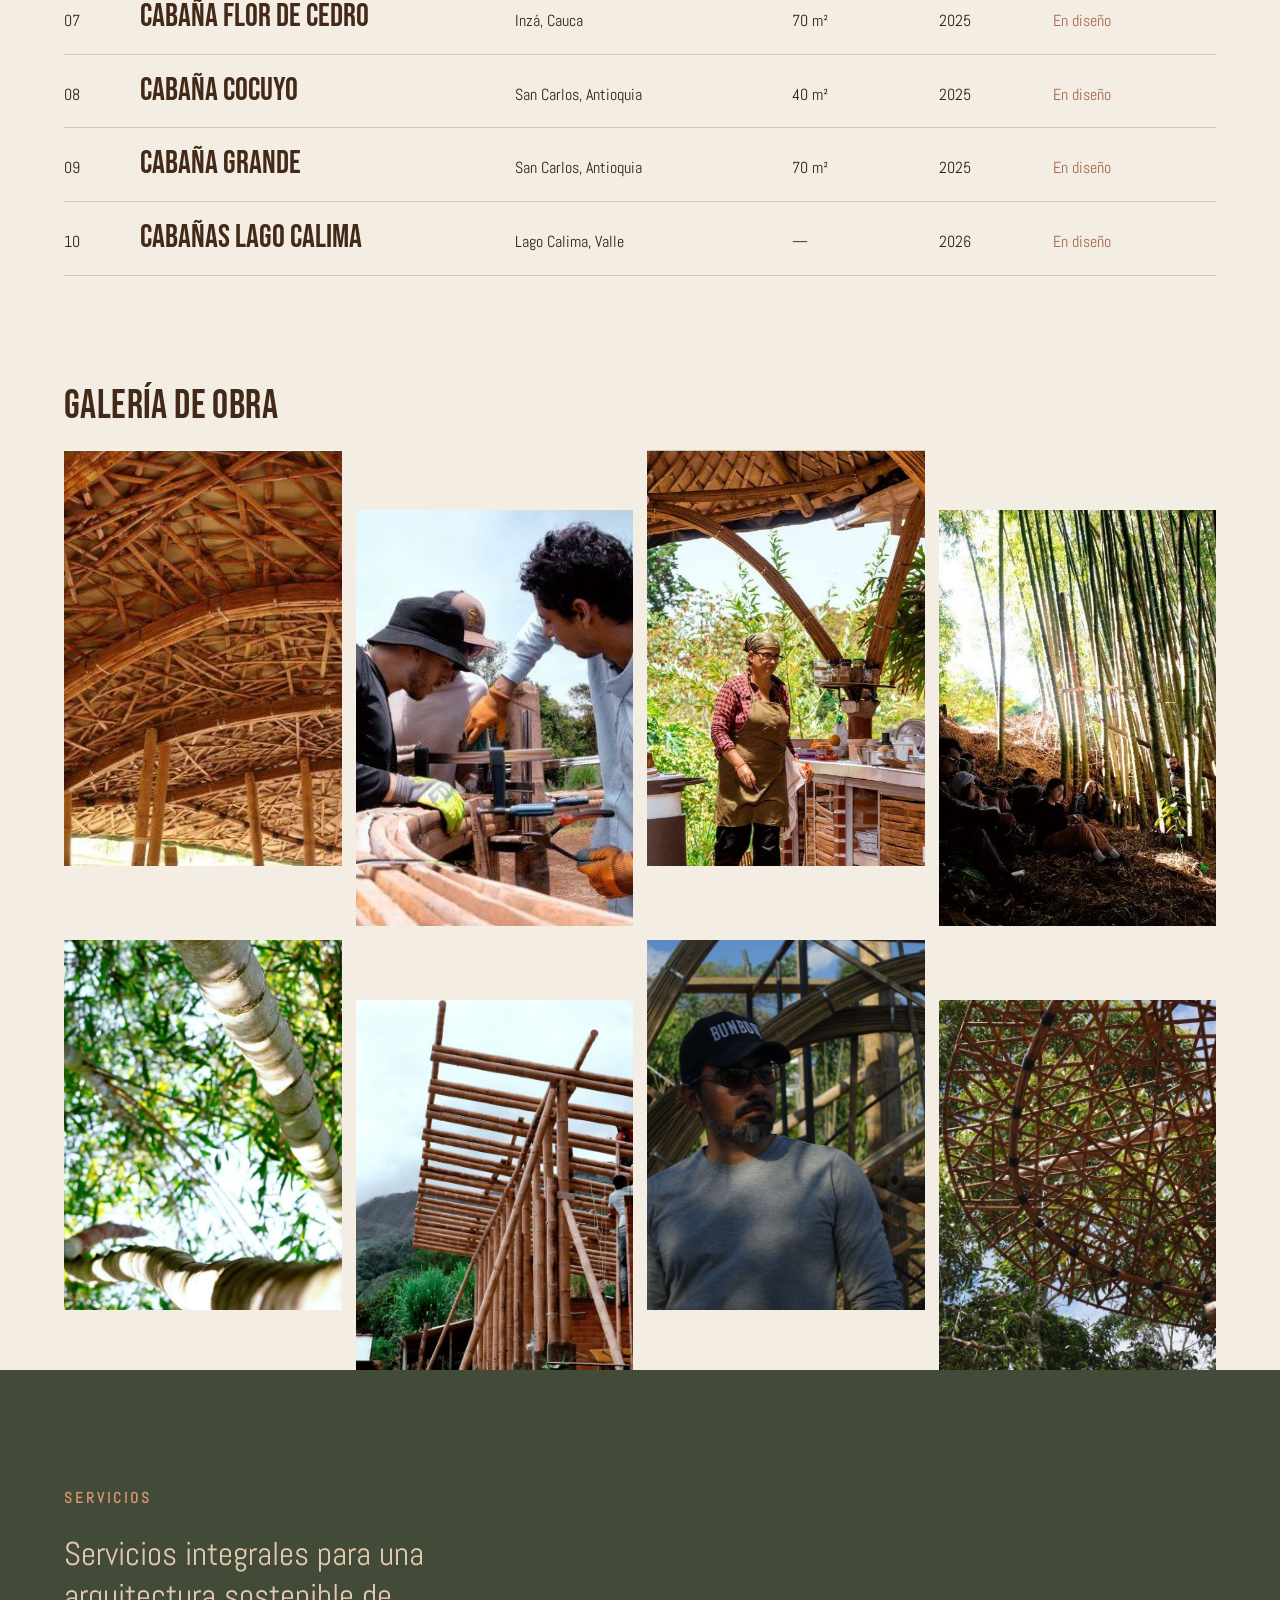
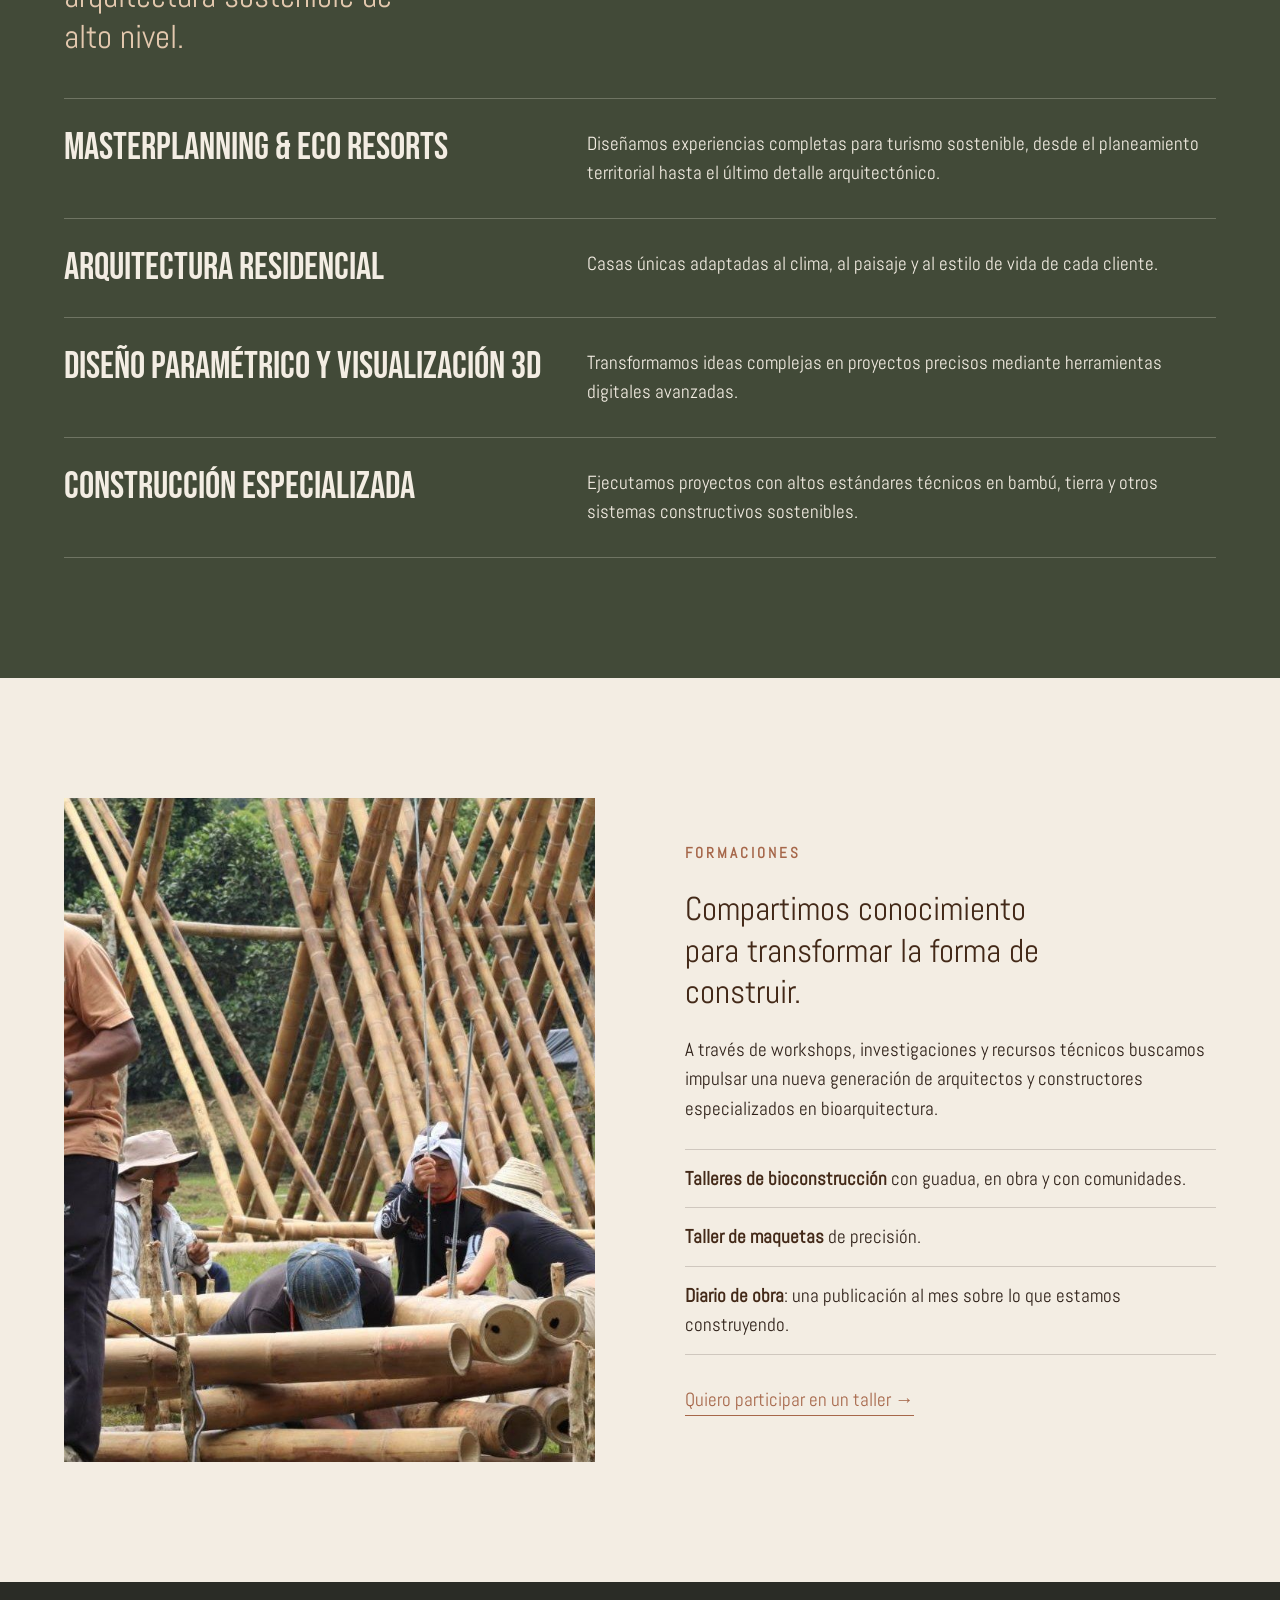
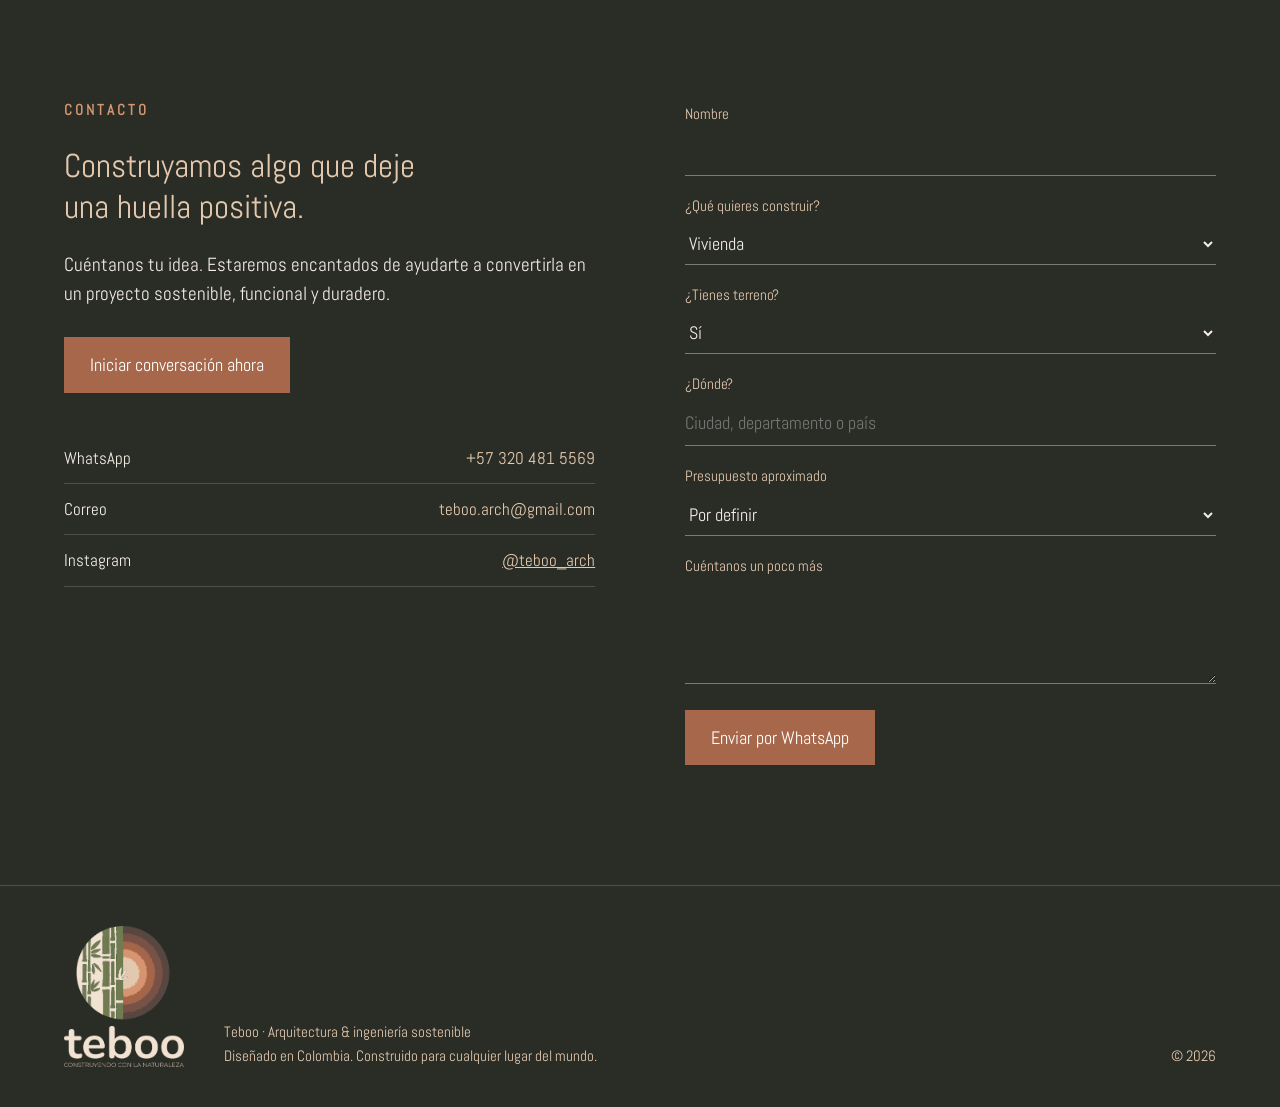
==== commit bc0d0b28: "Fotos reales de los proyectos desde el portafolio de Canva, galería en cada ficha y retratos del equ" ====
--- a/index.html
+++ b/index.html
@@ -32,9 +32,9 @@
 </section>
 
 <section class="strip" aria-label="Fotos de obra">
- <figure class="s1"><img src="img/arcos-obra.jpg" alt="Arcos de bambú laminado en obra" loading="lazy"><figcaption>Arcos de bambú, montaje en obra</figcaption></figure>
- <figure class="s2"><img src="img/taller-medir.jpg" alt="Participantes del taller trabajando el bambú" loading="lazy"><figcaption>Taller práctico, 2025</figcaption></figure>
- <figure class="s3"><img src="img/guadual-lago.jpg" alt="Guadual al amanecer junto a un lago" loading="lazy"><figcaption>Guadual al amanecer</figcaption></figure>
+ <figure class="s1"><img src="img/p/cocina-1.jpg" alt="Cubierta en bambú de La Cocina de Gaia, vista desde abajo" loading="lazy"><figcaption>La Cocina de Gaia · Farallones de Cali</figcaption></figure>
+ <figure class="s2"><img src="img/p/sanjose-1.jpg" alt="Taller comunitario en San José" loading="lazy"><figcaption>Taller comunitario · San José, Inzá</figcaption></figure>
+ <figure class="s3"><img src="img/p/minkalab-3.jpg" alt="Quiosco Minkalab en construcción" loading="lazy"><figcaption>Quiosco Minkalab · Santa Rosa de Cabal</figcaption></figure>
 </section>
 
 <section class="principios wrap">
@@ -58,11 +58,11 @@
    <p>La arquitectura debe responder al clima, al territorio y a las personas que la habitan. Por eso cada proyecto nace de un proceso de análisis donde combinamos diseño bioclimático, eficiencia estructural y una profunda comprensión de los materiales naturales.</p>
    <p>No buscamos imponer una forma, sino descubrir la solución más inteligente para cada lugar.</p>
   </div>
-  <figure class="q-img"><img src="img/equipo.jpg" alt="Equipo de Teboo en obra" loading="lazy"><figcaption>En obra, 2025</figcaption></figure>
+  <figure class="q-img"><img src="img/p/socorro-4.jpg" alt="Estructura de guadua de la Casa comunal El Socorro" loading="lazy"><figcaption>Casa comunal El Socorro · Inzá, Cauca</figcaption></figure>
  </div>
  <div class="wrap team">
-  <div><h4>Santiago Montoya</h4><p>Arquitecto</p></div>
-  <div><h4>José Luis Chalco</h4><p>Arquitecto</p></div>
+  <div><img src="img/p/santiago.jpg" alt="Santiago Montoya" loading="lazy"><h4>Santiago Montoya</h4><p>Arquitecto</p></div>
+  <div><img src="img/p/jose.jpg" alt="José Luis Chalco" loading="lazy"><h4>José Luis Chalco</h4><p>Arquitecto</p></div>
   <div><h4>Colaboradores</h4><p>Arquitectas, diseñadoras y constructores que se suman a cada proyecto.</p></div>
  </div>
  <div class="wrap proceso">
@@ -81,15 +81,15 @@
   <div class="filters"><button class="on" data-f="all">Todos</button><button data-f="construccion">Construcción</button><button data-f="diseno">Diseño</button></div></div>
  <div class="index">
   <div class="index-h"><span>Nº</span><span>Proyecto</span><span>Lugar</span><span>Área</span><span>Año</span><span>Estado</span></div>
-  <ol id="rows"><li class="row" data-g="construccion"><button data-id="cocina" data-img="img/cocina-render.jpg">
-<span class="n">01</span><span class="t">La Cocina de Gaia</span><span class="l">Farallones de Cali</span><span class="a">35 m²</span><span class="y">2024</span><span class="s">Construido</span></button></li><li class="row" data-g="construccion"><button data-id="socorro">
-<span class="n">02</span><span class="t">Casa comunal El Socorro</span><span class="l">Inzá, Cauca</span><span class="a">108 m²</span><span class="y">2023</span><span class="s">Construido</span></button></li><li class="row" data-g="construccion"><button data-id="banos">
-<span class="n">03</span><span class="t">Baños Tierrita Linda</span><span class="l">Popayán, Cauca</span><span class="a">—</span><span class="y">2025</span><span class="s">Construido</span></button></li><li class="row" data-g="construccion"><button data-id="minkalab">
-<span class="n">04</span><span class="t">Quiosco Minkalab</span><span class="l">Santa Rosa de Cabal</span><span class="a">45 m²</span><span class="y">2025</span><span class="s">Construido</span></button></li><li class="row" data-g="construccion"><button data-id="sanjose" data-img="img/san-jose-planta.jpg">
-<span class="n">05</span><span class="t">Quiosco San José</span><span class="l">Inzá, Cauca</span><span class="a">150 m²</span><span class="y">2026</span><span class="s">Taller comunitario</span></button></li><li class="row" data-g="diseno"><button data-id="sanfrancisco">
-<span class="n">06</span><span class="t">Quiosco San Francisco</span><span class="l">Inzá, Cauca</span><span class="a">170 m²</span><span class="y">2026</span><span class="s">En diseño</span></button></li><li class="row" data-g="diseno"><button data-id="flor">
-<span class="n">07</span><span class="t">Cabaña Flor de Cedro</span><span class="l">Inzá, Cauca</span><span class="a">70 m²</span><span class="y">2025</span><span class="s">En diseño</span></button></li><li class="row" data-g="diseno"><button data-id="cocuyo" data-img="img/cocuyo-boceto.png">
-<span class="n">08</span><span class="t">Cabaña Cocuyo</span><span class="l">San Carlos, Antioquia</span><span class="a">40 m²</span><span class="y">2025</span><span class="s">En diseño</span></button></li><li class="row" data-g="diseno"><button data-id="grande">
+  <ol id="rows"><li class="row" data-g="construccion"><button data-id="cocina" data-img="img/p/cocina-6.jpg">
+<span class="n">01</span><span class="t">La Cocina de Gaia</span><span class="l">Farallones de Cali</span><span class="a">35 m²</span><span class="y">2024</span><span class="s">Construido</span></button></li><li class="row" data-g="construccion"><button data-id="socorro" data-img="img/p/socorro-3.jpg">
+<span class="n">02</span><span class="t">Casa comunal El Socorro</span><span class="l">Inzá, Cauca</span><span class="a">108 m²</span><span class="y">2023</span><span class="s">Construido</span></button></li><li class="row" data-g="construccion"><button data-id="banos" data-img="img/p/banos-5.jpg">
+<span class="n">03</span><span class="t">Baños Tierrita Linda</span><span class="l">Popayán, Cauca</span><span class="a">—</span><span class="y">2025</span><span class="s">Construido</span></button></li><li class="row" data-g="construccion"><button data-id="minkalab" data-img="img/p/minkalab-3.jpg">
+<span class="n">04</span><span class="t">Quiosco Minkalab</span><span class="l">Santa Rosa de Cabal</span><span class="a">45 m²</span><span class="y">2025</span><span class="s">Construido</span></button></li><li class="row" data-g="construccion"><button data-id="sanjose" data-img="img/p/sanjose-3.jpg">
+<span class="n">05</span><span class="t">Quiosco San José</span><span class="l">Inzá, Cauca</span><span class="a">150 m²</span><span class="y">2026</span><span class="s">Taller comunitario</span></button></li><li class="row" data-g="diseno"><button data-id="sanfrancisco" data-img="img/p/sanfrancisco-1.jpg">
+<span class="n">06</span><span class="t">Quiosco San Francisco</span><span class="l">Inzá, Cauca</span><span class="a">170 m²</span><span class="y">2026</span><span class="s">En diseño</span></button></li><li class="row" data-g="diseno"><button data-id="flor" data-img="img/p/flor-1.jpg">
+<span class="n">07</span><span class="t">Cabaña Flor de Cedro</span><span class="l">Inzá, Cauca</span><span class="a">70 m²</span><span class="y">2025</span><span class="s">En diseño</span></button></li><li class="row" data-g="diseno"><button data-id="cocuyo" data-img="img/p/cocuyo-1.jpg">
+<span class="n">08</span><span class="t">Cabaña Cocuyo</span><span class="l">San Carlos, Antioquia</span><span class="a">40 m²</span><span class="y">2025</span><span class="s">En diseño</span></button></li><li class="row" data-g="diseno"><button data-id="grande" data-img="img/p/grande-2.jpg">
 <span class="n">09</span><span class="t">Cabaña Grande</span><span class="l">San Carlos, Antioquia</span><span class="a">70 m²</span><span class="y">2025</span><span class="s">En diseño</span></button></li><li class="row" data-g="diseno"><button data-id="calima" data-img="img/tortuga-concepto.jpg">
 <span class="n">10</span><span class="t">Cabañas Lago Calima</span><span class="l">Lago Calima, Valle</span><span class="a">—</span><span class="y">2026</span><span class="s">En diseño</span></button></li></ol>
   <img class="peek" alt="" hidden>
@@ -97,10 +97,14 @@
  <div class="galeria">
   <h3>Galería de obra</h3>
   <div class="g-grid">
-   <img src="img/arcos-retrato.jpg" alt="Estructura de arcos de bambú" loading="lazy">
-   <img src="img/taller-taladro.jpg" alt="Perforando un paquete de bambú laminado" loading="lazy">
-   <img src="img/foto-jardin.jpg" alt="Fotografiando el jardín de la obra" loading="lazy">
-   <img src="img/taller-explicar.jpg" alt="Explicación durante el taller" loading="lazy">
+   <img src="img/p/banos-6.jpg" alt="Cubierta de los Baños Tierrita Linda" loading="lazy">
+   <img src="img/p/sanjose-5.jpg" alt="Participantes del taller trabajando un arco de bambú" loading="lazy">
+   <img src="img/p/cocina-7.jpg" alt="La Cocina de Gaia en uso" loading="lazy">
+   <img src="img/p/minkalab-4.jpg" alt="Grupo en el guadual" loading="lazy">
+   <img src="img/p/guadua-copa.jpg" alt="Copa de guadua vista desde abajo" loading="lazy">
+   <img src="img/p/socorro-2.jpg" alt="Estructura de la casa comunal" loading="lazy">
+   <img src="img/arcos-retrato.jpg" alt="Arcos de bambú laminado" loading="lazy">
+   <img src="img/p/banos-3.jpg" alt="Tejido de bambú de la cubierta" loading="lazy">
   </div>
  </div>
 </section>
@@ -118,7 +122,7 @@
 
 <section class="formaciones" id="formaciones">
  <div class="wrap f-grid">
-  <figure><img src="img/taller-medir.jpg" alt="Taller de construcción con bambú" loading="lazy"></figure>
+  <figure><img src="img/p/sanjose-3.jpg" alt="Taller comunitario de bioconstrucción en San José" loading="lazy"></figure>
   <div>
    <h2 class="sec">Formaciones</h2>
    <p class="big">Compartimos conocimiento para transformar la forma de construir.</p>
@@ -160,6 +164,6 @@
 </div></footer>
 
 <dialog id="modal"><button class="x" aria-label="Cerrar">Cerrar ×</button><div id="mb"></div></dialog>
-<script>const P={"cocina": {"id": "cocina", "t": "La Cocina de Gaia", "g": "construccion", "loc": "Farallones de Cali", "area": "35 m²", "y": "2024", "st": "Construido", "mat": "Bambú · cubierta orgánica", "img": "img/cocina-render.jpg", "sub": "Remodelación arquitectónica | Cubierta en bambú", "txt": "La intervención de la Cocina de Gaia consistió en la transformación de una cubierta existente, integrando una geometría orgánica en una construcción convencional. A través de nuevas formas y elementos en bambú, se logró renovar por completo la identidad del espacio. La cubierta incorpora un anillo superior que permite la entrada de luz cenital y favorece la circulación natural del aire, generando un ambiente más luminoso, fresco y acogedor."}, "socorro": {"id": "socorro", "t": "Casa comunal El Socorro", "g": "construccion", "loc": "Inzá, Cauca", "area": "108 m²", "y": "2023", "st": "Construido", "mat": "Bambú y materiales naturales", "img": "", "sub": "Construcción en bambú | Espacio comunitario", "txt": "Este proyecto propone un espacio de encuentro comunitario a partir de una estructura de geometría ortogonal, donde el bambú se convierte en el protagonista arquitectónico. Su combinación con otros elementos y materiales naturales aporta calidez, ligereza y una expresión estética particular, demostrando cómo los sistemas constructivos tradicionales pueden dar lugar a espacios funcionales, acogedores y con identidad propia."}, "banos": {"id": "banos", "t": "Baños Tierrita Linda", "g": "construccion", "loc": "Popayán, Cauca", "area": "—", "y": "2025", "st": "Construido", "mat": "Bambú rollizo · técnicas mixtas", "img": "", "sub": "Construcción en técnicas mixtas | Estructura de dos niveles", "txt": "El proyecto desarrolla una estructura de dos niveles para baños comunitarios, combinando diferentes técnicas constructivas con el uso de bambú rollizo. Su diseño incorpora cubiertas de geometrías orgánicas que se integran con el paisaje y la vegetación existente. El acceso, a través de un puente, y su cercanía al bosque convierten este espacio funcional en una experiencia arquitectónica que busca mantener una relación cercana y respetuosa con el entorno natural."}, "minkalab": {"id": "minkalab", "t": "Quiosco Minkalab", "g": "construccion", "loc": "Santa Rosa de Cabal", "area": "45 m²", "y": "2025", "st": "Construido", "mat": "Arcos de bambú", "img": "", "sub": "Diseño y construcción | Estructura orgánica en bambú", "txt": "A partir de una plataforma pentagonal existente, se desarrolló una estructura compuesta por una serie de arcos que convergen en un elemento central de geometría piramidal. Esta configuración permite generar un espacio cubierto y versátil, destinado a acoger diferentes actividades. Su cubierta de formas orgánicas aprovecha la geometría de cinco lados como punto de partida para desarrollar una propuesta arquitectónica singular, donde la estructura y la forma se integran en una misma expresión."}, "sanjose": {"id": "sanjose", "t": "Quiosco San José", "g": "construccion", "loc": "Inzá, Cauca", "area": "150 m²", "y": "2026", "st": "Taller comunitario", "mat": "Cerchas de bambú", "img": "img/san-jose-planta.jpg", "sub": "Construcción comunitaria | Estructura de grandes luces en bambú", "txt": "Este proyecto plantea una estructura de gran escala cuya cubierta se inspira en la silueta de un grano de café, tomando como referencia uno de los elementos más representativos de la identidad campesina del territorio. Su sistema constructivo se basa en cerchas de bambú, una solución que permite desarrollar estructuras de grandes dimensiones de manera eficiente. Además de su propuesta arquitectónica, el proyecto tiene un importante componente social: fue desarrollado mediante un proceso de formación con una comunidad campesina, compartiendo conocimientos y técnicas constructivas que permiten a sus integrantes apropiarse de nuevas herramientas para construir sus propios espacios."}, "sanfrancisco": {"id": "sanfrancisco", "t": "Quiosco San Francisco", "g": "diseno", "loc": "Inzá, Cauca", "area": "170 m²", "y": "2026", "st": "En diseño", "mat": "Cerchas de bambú · geometría espiral", "img": "", "sub": "Diseño arquitectónico | Espacio de encuentro comunitario", "txt": "El proyecto busca crear un espacio de encuentro para la comunidad de San Francisco, pensado especialmente para las reuniones y actividades que tienen lugar los domingos. Su propuesta estructural retoma el sistema de cerchas de bambú desarrollado en otros proyectos, explorando nuevas posibilidades formales a través de una cubierta inspirada en una geometría espiral. La estructura se organiza alrededor de un árbol existente, que se convierte en el elemento central del diseño y en el punto de conexión entre la arquitectura, la comunidad y el paisaje."}, "flor": {"id": "flor", "t": "Cabaña Flor de Cedro", "g": "diseno", "loc": "Inzá, Cauca", "area": "70 m²", "y": "2025", "st": "En diseño", "mat": "Bambú · dos niveles", "img": "", "sub": "Diseño arquitectónico | Geometría orgánica en bambú", "txt": "Inspirada en las formas y geometrías de la flor del cedro, esta propuesta arquitectónica explora las posibilidades del bambú para desarrollar una cabaña de dos niveles. El diseño busca traducir las particularidades naturales de esta flor en una composición espacial y estructural de carácter orgánico, donde las formas de la cubierta y la configuración de sus elementos construyen una identidad arquitectónica propia."}, "cocuyo": {"id": "cocuyo", "t": "Cabaña Cocuyo", "g": "diseno", "loc": "San Carlos, Antioquia", "area": "40 m²", "y": "2025", "st": "En diseño", "mat": "Bambú · claraboyas", "img": "img/cocuyo-boceto.png", "sub": "Proyecto San Carlos | Tres cabañas de geometría orgánica", "txt": "Inspirada en la morfología de este insecto, la propuesta desarrolla una geometría orgánica que busca reinterpretar sus formas y particularidades. Su cubierta incorpora dos claraboyas en la parte posterior, evocando los elementos luminosos característicos del cocuyo y aportando una identidad particular al diseño."}, "grande": {"id": "grande", "t": "Cabaña Grande", "g": "diseno", "loc": "San Carlos, Antioquia", "area": "70 m²", "y": "2025", "st": "En diseño", "mat": "Bambú · doble cubierta", "img": "", "sub": "Proyecto San Carlos | Tres cabañas de geometría orgánica", "txt": "Desarrollada en dos niveles, esta propuesta explora una composición de doble cubierta, incorporando una claraboya central y dos aperturas laterales en el nivel superior. Estos elementos favorecen la entrada de luz natural y la circulación del aire, integrando estrategias bioclimáticas desde la concepción arquitectónica para mejorar el confort térmico y mantener espacios interiores más frescos."}, "calima": {"id": "calima", "t": "Cabañas Lago Calima", "g": "diseno", "loc": "Lago Calima, Valle", "area": "—", "y": "2026", "st": "En diseño", "mat": "Bambú · biomímesis", "img": "img/tortuga-concepto.jpg", "sub": "Diseño arquitectónico | Formas inspiradas en el paisaje", "txt": "Serie de cabañas en proceso de diseño cuyas cubiertas parten de la observación de formas naturales del lugar: el caparazón de la tortuga, la flor de loto y las líneas del paisaje del lago. Texto definitivo por confirmar con el equipo."}};</script>
+<script>const P={"cocina": {"id": "cocina", "imgs": ["img/p/cocina-6.jpg", "img/p/cocina-1.jpg", "img/p/cocina-2.jpg", "img/p/cocina-7.jpg", "img/p/cocina-4.jpg", "img/p/cocina-5.jpg", "img/p/cocina-render.jpg"], "t": "La Cocina de Gaia", "g": "construccion", "loc": "Farallones de Cali", "area": "35 m²", "y": "2024", "st": "Construido", "mat": "Bambú · cubierta orgánica", "img": "img/p/cocina-6.jpg", "sub": "Remodelación arquitectónica | Cubierta en bambú", "txt": "La intervención de la Cocina de Gaia consistió en la transformación de una cubierta existente, integrando una geometría orgánica en una construcción convencional. A través de nuevas formas y elementos en bambú, se logró renovar por completo la identidad del espacio. La cubierta incorpora un anillo superior que permite la entrada de luz cenital y favorece la circulación natural del aire, generando un ambiente más luminoso, fresco y acogedor."}, "socorro": {"id": "socorro", "imgs": ["img/p/socorro-3.jpg", "img/p/socorro-4.jpg", "img/p/socorro-1.jpg", "img/p/socorro-2.jpg", "img/p/socorro-5.jpg", "img/p/socorro-6.jpg"], "t": "Casa comunal El Socorro", "g": "construccion", "loc": "Inzá, Cauca", "area": "108 m²", "y": "2023", "st": "Construido", "mat": "Bambú y materiales naturales", "img": "img/p/socorro-3.jpg", "sub": "Construcción en bambú | Espacio comunitario", "txt": "Este proyecto propone un espacio de encuentro comunitario a partir de una estructura de geometría ortogonal, donde el bambú se convierte en el protagonista arquitectónico. Su combinación con otros elementos y materiales naturales aporta calidez, ligereza y una expresión estética particular, demostrando cómo los sistemas constructivos tradicionales pueden dar lugar a espacios funcionales, acogedores y con identidad propia."}, "banos": {"id": "banos", "imgs": ["img/p/banos-5.jpg", "img/p/banos-6.jpg", "img/p/banos-1.jpg", "img/p/banos-2.jpg", "img/p/banos-3.jpg", "img/p/banos-4.jpg", "img/p/banos-render.jpg"], "t": "Baños Tierrita Linda", "g": "construccion", "loc": "Popayán, Cauca", "area": "—", "y": "2025", "st": "Construido", "mat": "Bambú rollizo · técnicas mixtas", "img": "img/p/banos-5.jpg", "sub": "Construcción en técnicas mixtas | Estructura de dos niveles", "txt": "El proyecto desarrolla una estructura de dos niveles para baños comunitarios, combinando diferentes técnicas constructivas con el uso de bambú rollizo. Su diseño incorpora cubiertas de geometrías orgánicas que se integran con el paisaje y la vegetación existente. El acceso, a través de un puente, y su cercanía al bosque convierten este espacio funcional en una experiencia arquitectónica que busca mantener una relación cercana y respetuosa con el entorno natural."}, "minkalab": {"id": "minkalab", "imgs": ["img/p/minkalab-3.jpg", "img/p/minkalab-4.jpg", "img/p/minkalab-1.jpg", "img/p/minkalab-2.jpg"], "t": "Quiosco Minkalab", "g": "construccion", "loc": "Santa Rosa de Cabal", "area": "45 m²", "y": "2025", "st": "Construido", "mat": "Arcos de bambú", "img": "img/p/minkalab-3.jpg", "sub": "Diseño y construcción | Estructura orgánica en bambú", "txt": "A partir de una plataforma pentagonal existente, se desarrolló una estructura compuesta por una serie de arcos que convergen en un elemento central de geometría piramidal. Esta configuración permite generar un espacio cubierto y versátil, destinado a acoger diferentes actividades. Su cubierta de formas orgánicas aprovecha la geometría de cinco lados como punto de partida para desarrollar una propuesta arquitectónica singular, donde la estructura y la forma se integran en una misma expresión."}, "sanjose": {"id": "sanjose", "imgs": ["img/p/sanjose-3.jpg", "img/p/sanjose-4.jpg", "img/p/sanjose-5.jpg", "img/p/sanjose-1.jpg", "img/p/sanjose-2.jpg", "img/p/sanjose-6.jpg", "img/p/sanjose-8.jpg", "img/p/sanjose-render.jpg"], "t": "Quiosco San José", "g": "construccion", "loc": "Inzá, Cauca", "area": "150 m²", "y": "2026", "st": "Taller comunitario", "mat": "Cerchas de bambú", "img": "img/p/sanjose-3.jpg", "sub": "Construcción comunitaria | Estructura de grandes luces en bambú", "txt": "Este proyecto plantea una estructura de gran escala cuya cubierta se inspira en la silueta de un grano de café, tomando como referencia uno de los elementos más representativos de la identidad campesina del territorio. Su sistema constructivo se basa en cerchas de bambú, una solución que permite desarrollar estructuras de grandes dimensiones de manera eficiente. Además de su propuesta arquitectónica, el proyecto tiene un importante componente social: fue desarrollado mediante un proceso de formación con una comunidad campesina, compartiendo conocimientos y técnicas constructivas que permiten a sus integrantes apropiarse de nuevas herramientas para construir sus propios espacios."}, "sanfrancisco": {"id": "sanfrancisco", "imgs": ["img/p/sanfrancisco-1.jpg", "img/p/sanfrancisco-2.jpg"], "t": "Quiosco San Francisco", "g": "diseno", "loc": "Inzá, Cauca", "area": "170 m²", "y": "2026", "st": "En diseño", "mat": "Cerchas de bambú · geometría espiral", "img": "img/p/sanfrancisco-1.jpg", "sub": "Diseño arquitectónico | Espacio de encuentro comunitario", "txt": "El proyecto busca crear un espacio de encuentro para la comunidad de San Francisco, pensado especialmente para las reuniones y actividades que tienen lugar los domingos. Su propuesta estructural retoma el sistema de cerchas de bambú desarrollado en otros proyectos, explorando nuevas posibilidades formales a través de una cubierta inspirada en una geometría espiral. La estructura se organiza alrededor de un árbol existente, que se convierte en el elemento central del diseño y en el punto de conexión entre la arquitectura, la comunidad y el paisaje."}, "flor": {"id": "flor", "imgs": ["img/p/flor-1.jpg", "img/p/flor-2.jpg"], "t": "Cabaña Flor de Cedro", "g": "diseno", "loc": "Inzá, Cauca", "area": "70 m²", "y": "2025", "st": "En diseño", "mat": "Bambú · dos niveles", "img": "img/p/flor-1.jpg", "sub": "Diseño arquitectónico | Geometría orgánica en bambú", "txt": "Inspirada en las formas y geometrías de la flor del cedro, esta propuesta arquitectónica explora las posibilidades del bambú para desarrollar una cabaña de dos niveles. El diseño busca traducir las particularidades naturales de esta flor en una composición espacial y estructural de carácter orgánico, donde las formas de la cubierta y la configuración de sus elementos construyen una identidad arquitectónica propia."}, "cocuyo": {"id": "cocuyo", "imgs": ["img/p/cocuyo-1.jpg", "img/p/cocuyo-2.jpg", "img/p/cocuyo-3.jpg", "img/p/cocuyo-4.jpg", "img/p/cocuyo-5.jpg"], "t": "Cabaña Cocuyo", "g": "diseno", "loc": "San Carlos, Antioquia", "area": "40 m²", "y": "2025", "st": "En diseño", "mat": "Bambú · claraboyas", "img": "img/p/cocuyo-1.jpg", "sub": "Proyecto San Carlos | Tres cabañas de geometría orgánica", "txt": "Inspirada en la morfología de este insecto, la propuesta desarrolla una geometría orgánica que busca reinterpretar sus formas y particularidades. Su cubierta incorpora dos claraboyas en la parte posterior, evocando los elementos luminosos característicos del cocuyo y aportando una identidad particular al diseño."}, "grande": {"id": "grande", "imgs": ["img/p/grande-2.jpg", "img/p/grande-3.jpg", "img/p/grande-4.jpg", "img/p/grande-1.jpg"], "t": "Cabaña Grande", "g": "diseno", "loc": "San Carlos, Antioquia", "area": "70 m²", "y": "2025", "st": "En diseño", "mat": "Bambú · doble cubierta", "img": "img/p/grande-2.jpg", "sub": "Proyecto San Carlos | Tres cabañas de geometría orgánica", "txt": "Desarrollada en dos niveles, esta propuesta explora una composición de doble cubierta, incorporando una claraboya central y dos aperturas laterales en el nivel superior. Estos elementos favorecen la entrada de luz natural y la circulación del aire, integrando estrategias bioclimáticas desde la concepción arquitectónica para mejorar el confort térmico y mantener espacios interiores más frescos."}, "calima": {"id": "calima", "imgs": ["img/tortuga-concepto.jpg", "img/lago-concepto.jpg"], "t": "Cabañas Lago Calima", "g": "diseno", "loc": "Lago Calima, Valle", "area": "—", "y": "2026", "st": "En diseño", "mat": "Bambú · biomímesis", "img": "img/tortuga-concepto.jpg", "sub": "Diseño arquitectónico | Formas inspiradas en el paisaje", "txt": "Serie de cabañas en proceso de diseño cuyas cubiertas parten de la observación de formas naturales del lugar: el caparazón de la tortuga, la flor de loto y las líneas del paisaje del lago. Texto definitivo por confirmar con el equipo."}};</script>
 <script src="main.js"></script>
 </body></html>
--- a/style.css
+++ b/style.css
@@ -166,4 +166,17 @@
 }
 @media (prefers-reduced-motion:reduce){html{scroll-behavior:auto}}
 .peek[hidden]{display:none}
-.m-img img{object-fit:contain;background:#fff}
+
+
+/* fotos del portafolio */
+.team img{width:100%;aspect-ratio:1;object-fit:cover;margin-bottom:14px;max-width:260px}
+.g-grid img:nth-child(even){margin-top:0}
+.g-grid img:nth-child(4n+2),.g-grid img:nth-child(4n+4){margin-top:60px}
+.g-grid img:nth-child(n+5){aspect-ratio:3/4}
+.m-img{display:flex;flex-direction:column;background:#fff}
+.m-img>img{width:100%;height:min(62vh,560px);object-fit:cover;background:#fff}
+.m-th{display:flex;gap:6px;padding:8px;overflow-x:auto;background:var(--paper)}
+.m-th button{flex:0 0 76px;height:56px;border:0;padding:0;background:none;cursor:pointer;opacity:.55;outline-offset:2px}
+.m-th button.on,.m-th button:hover{opacity:1;outline:1px solid var(--brown)}
+.m-th img{width:100%;height:100%;object-fit:cover}
+@media (max-width:900px){.m-img>img{height:46vh}.team img{max-width:200px}}
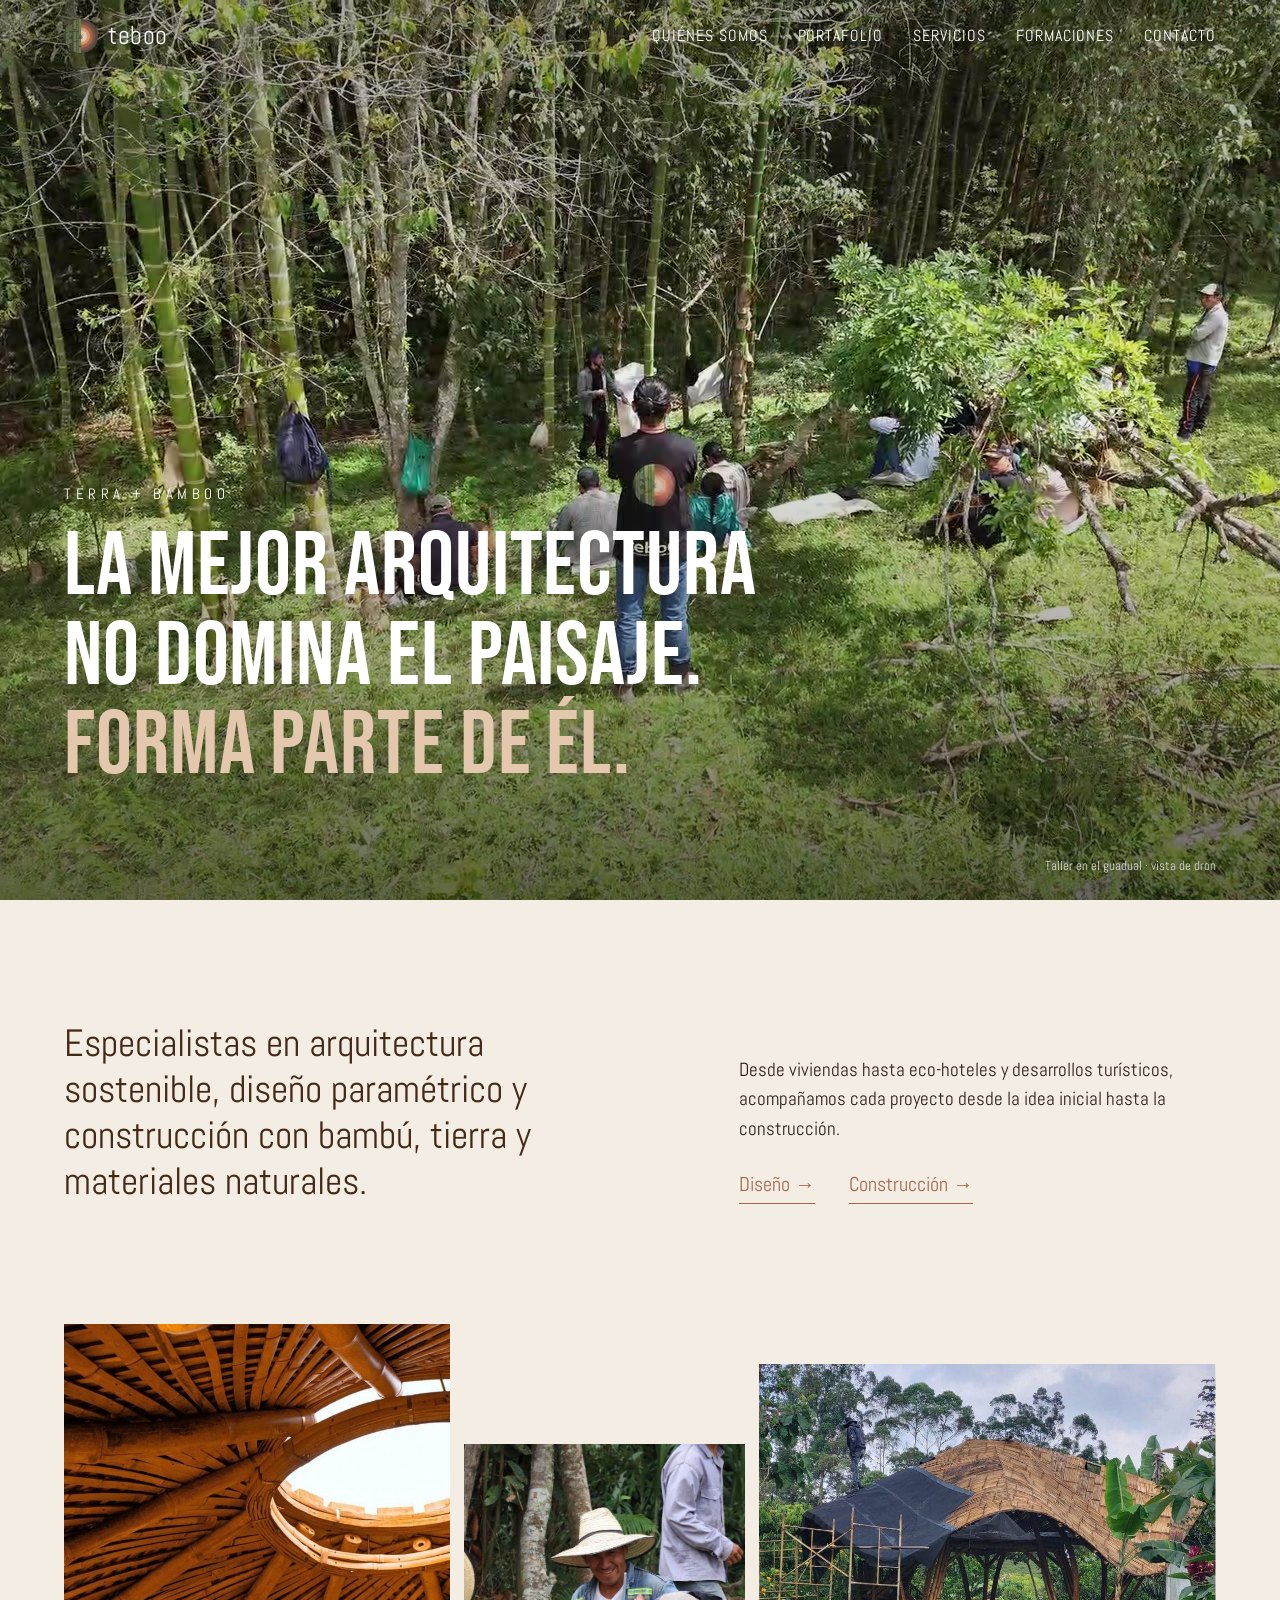
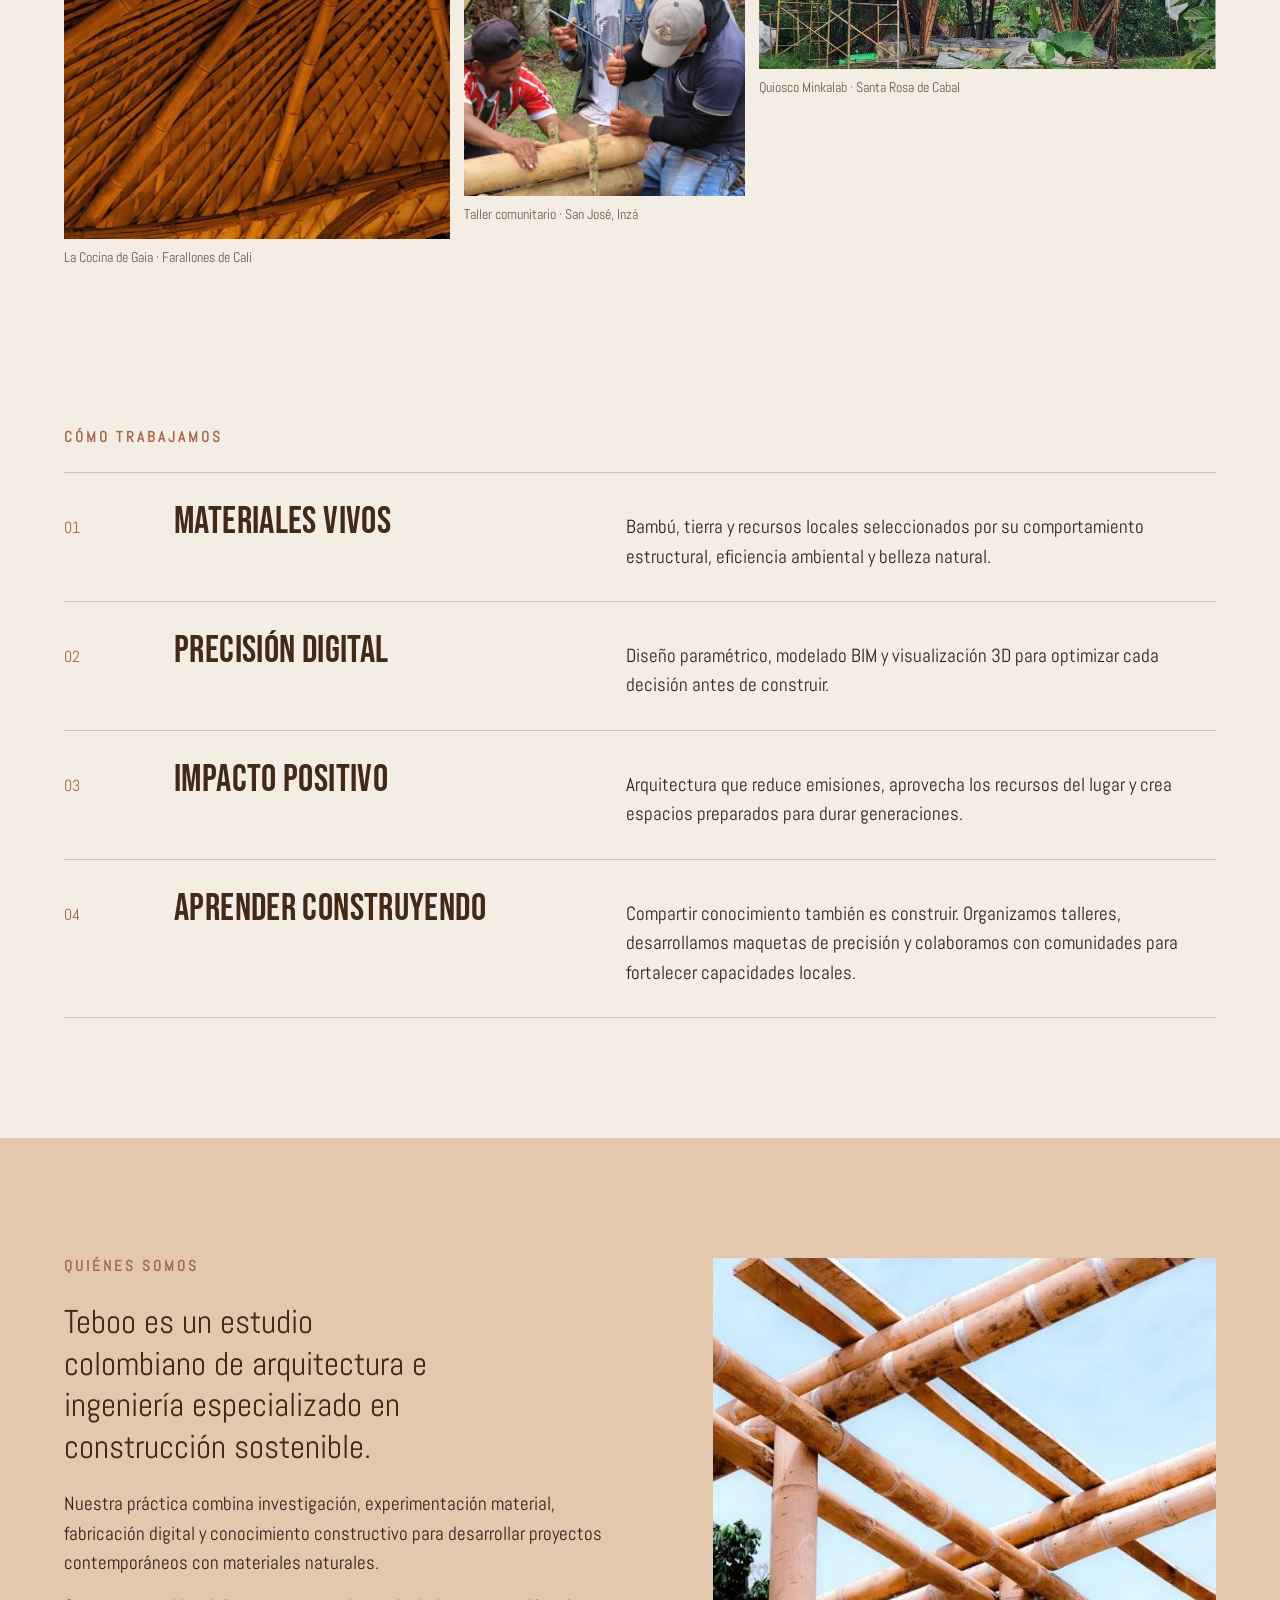
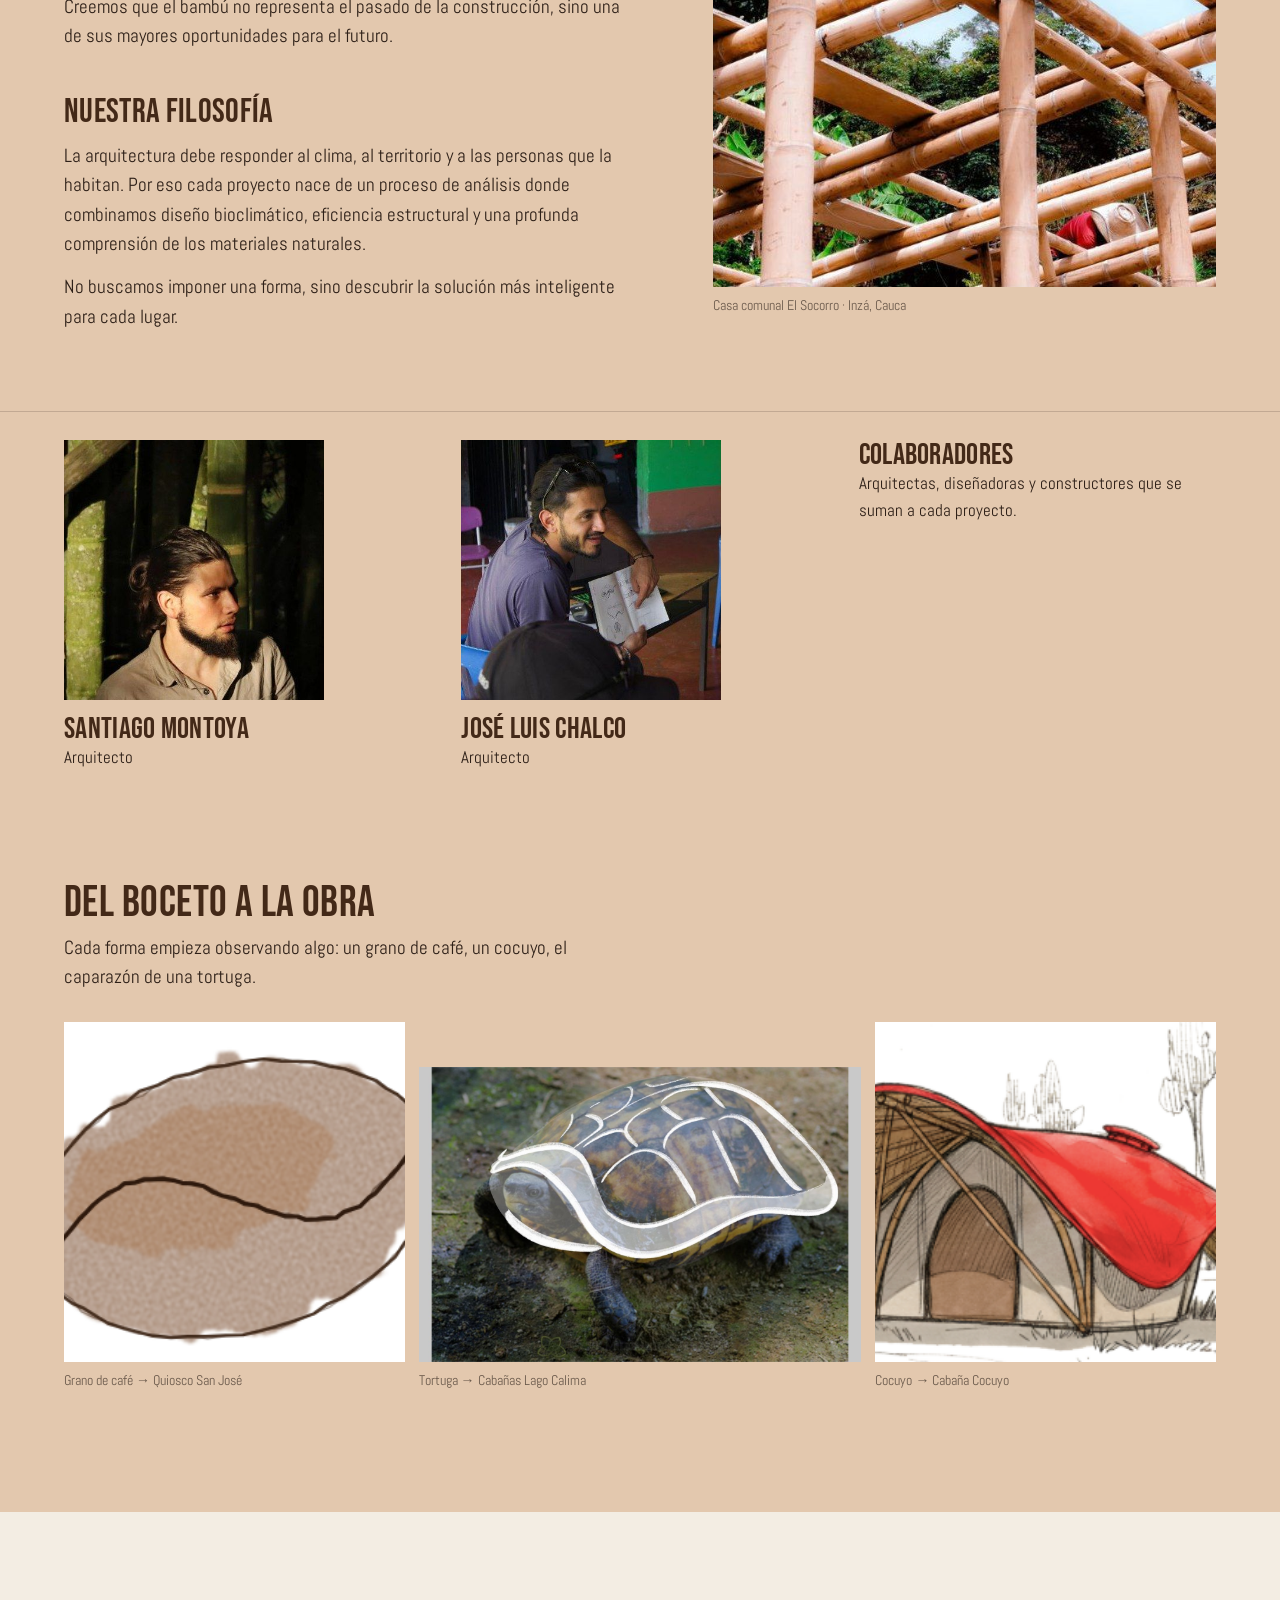
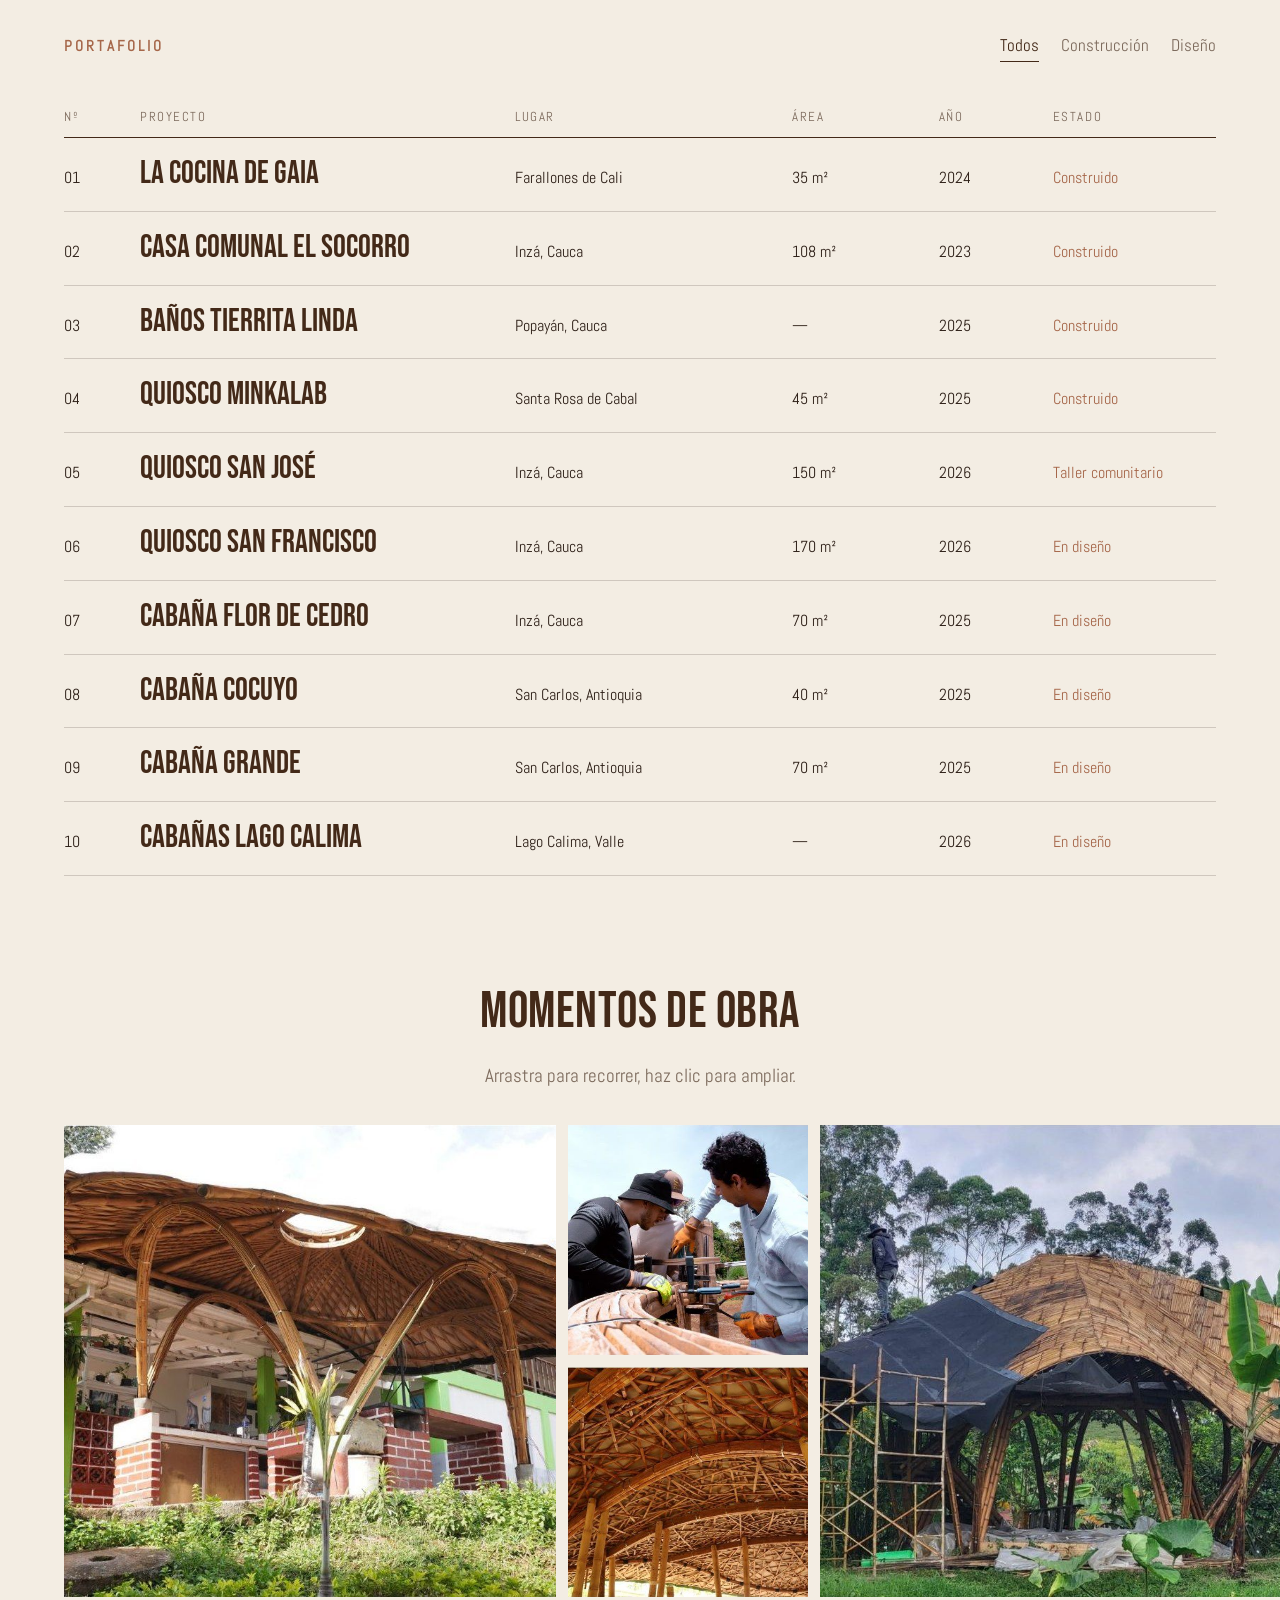
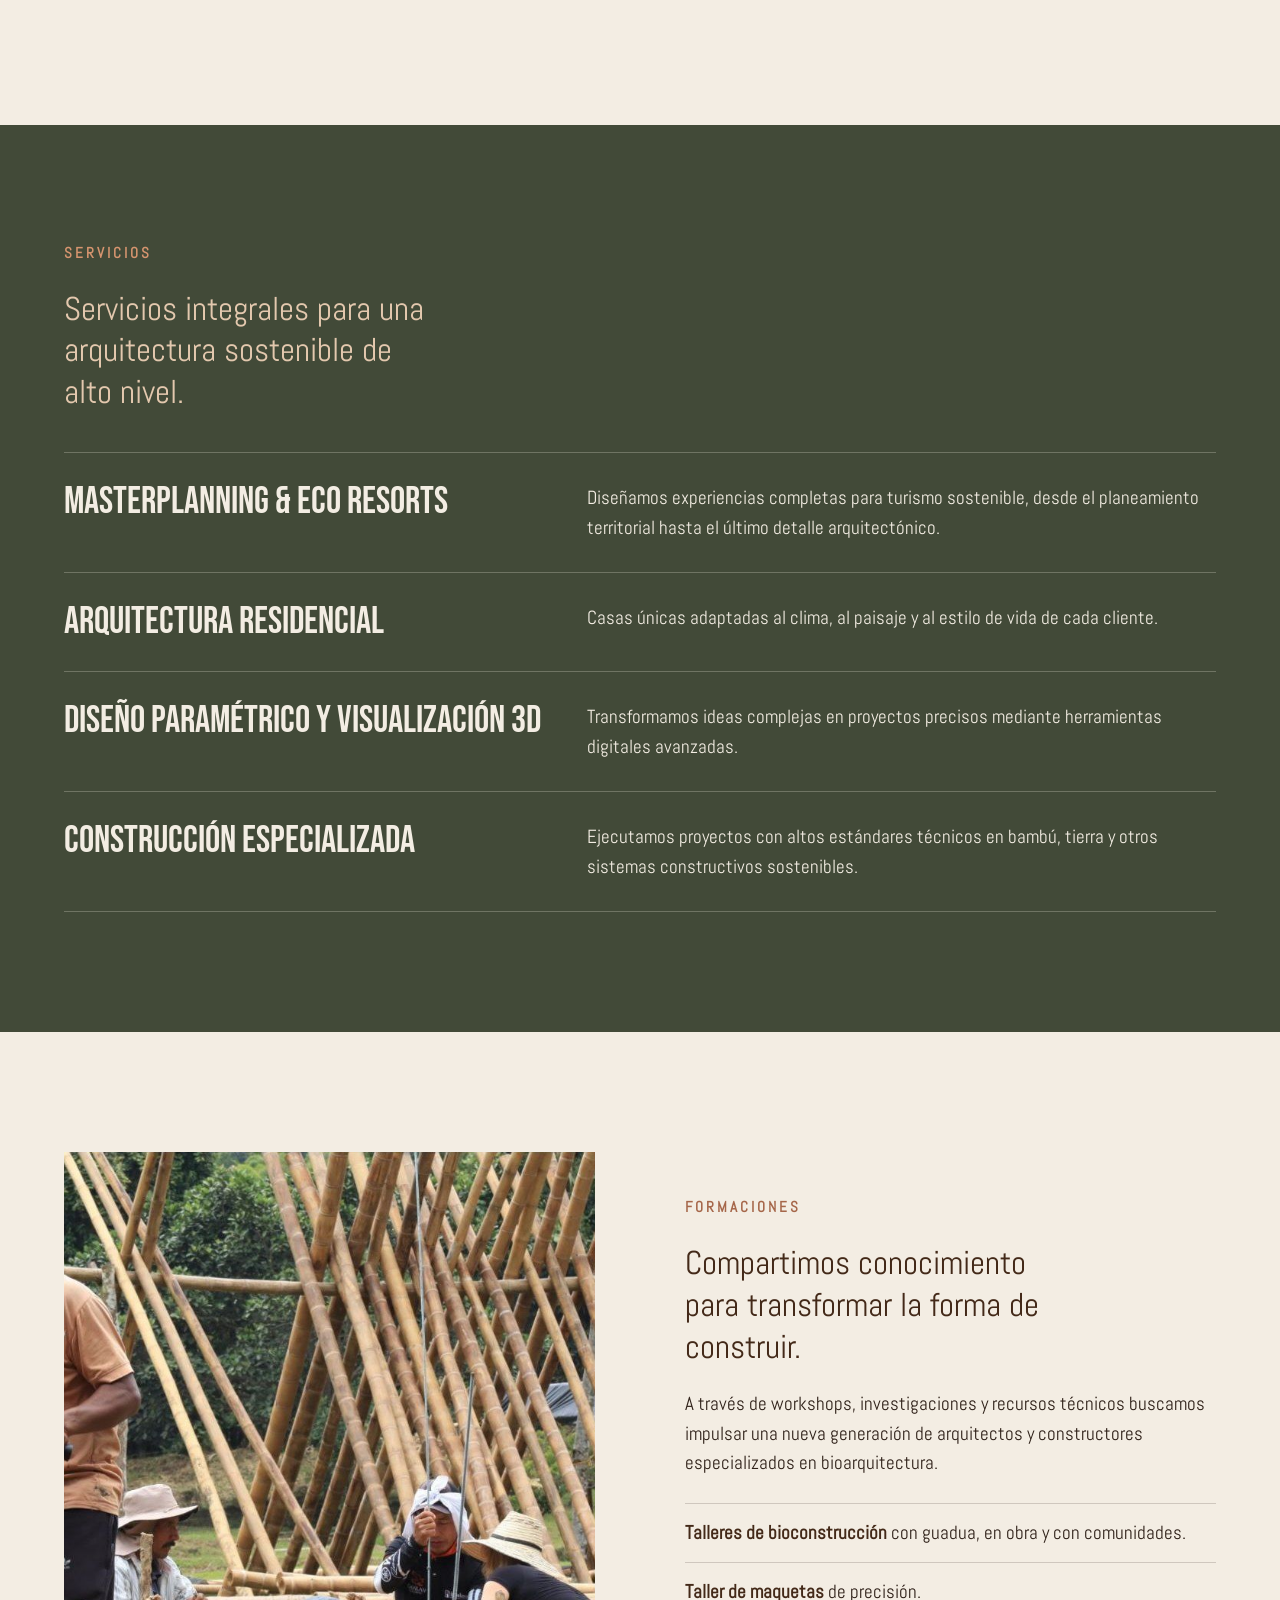
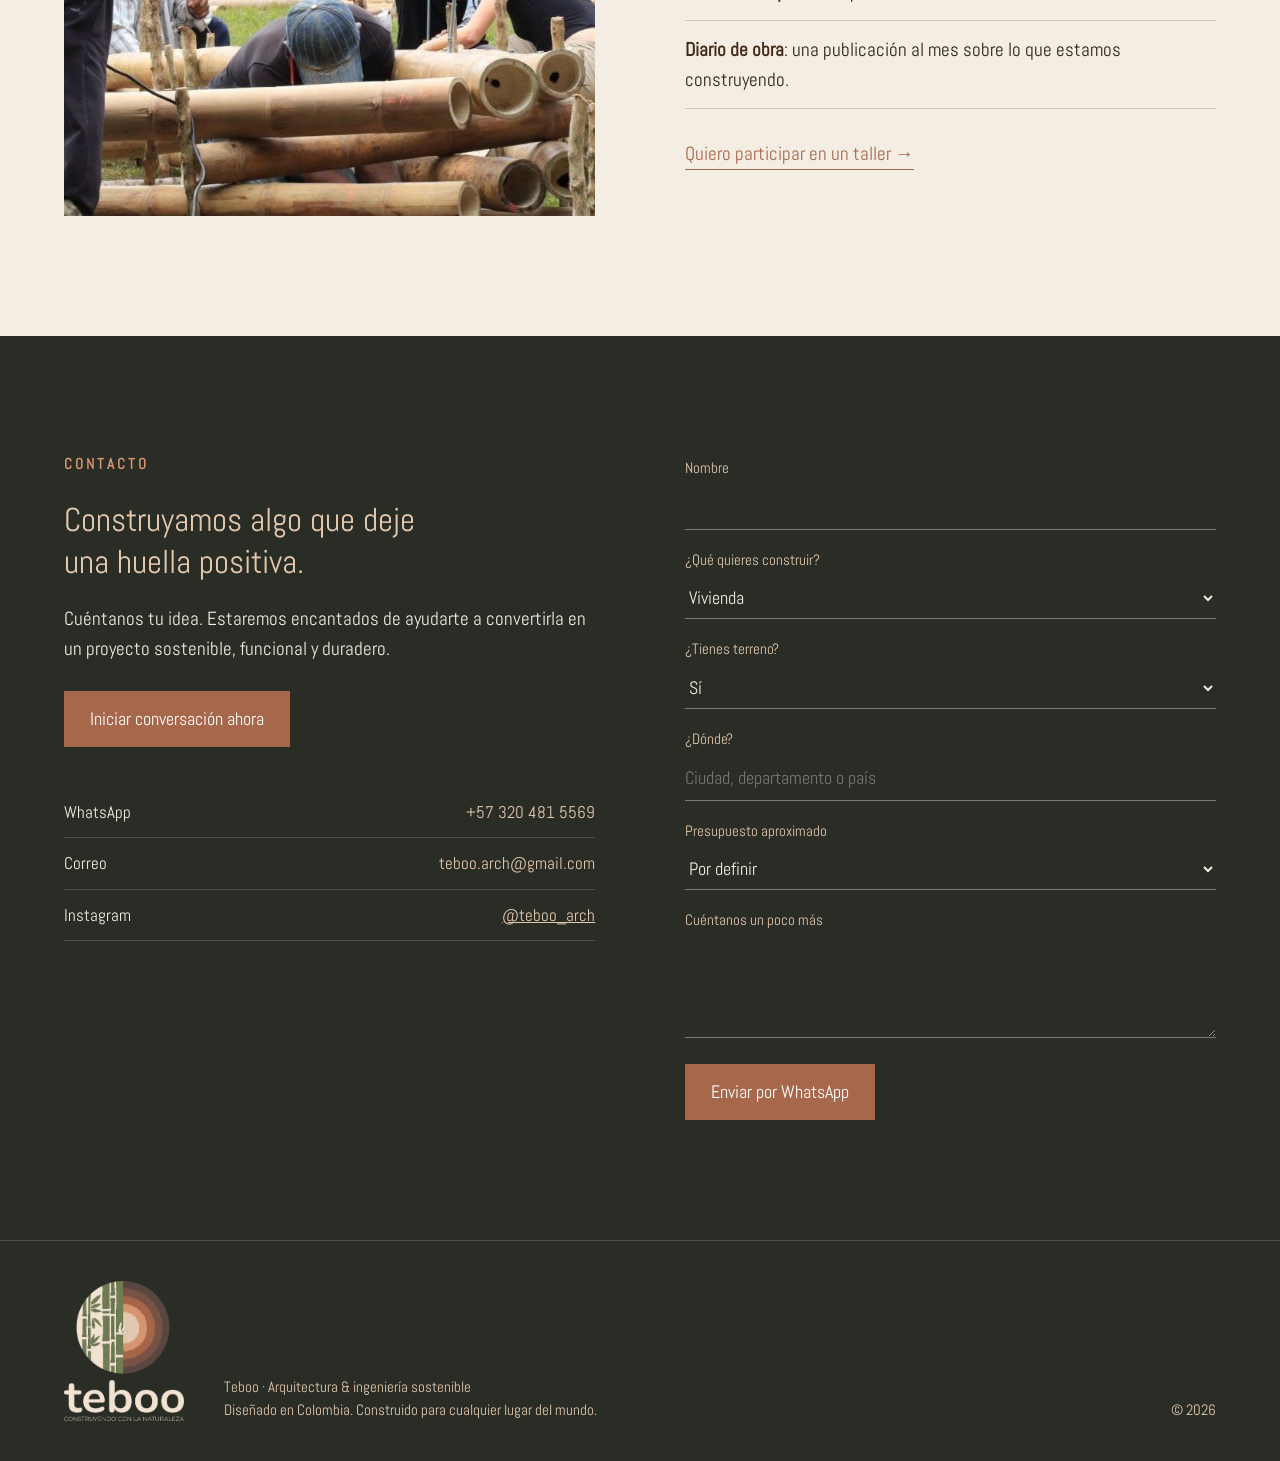
==== commit 79a66e8e: "Galería bento arrastrable con lightbox (adaptación de InteractiveImageBentoGallery sin React) Co-Aut" ====
--- a/index.html
+++ b/index.html
@@ -94,18 +94,23 @@
 <span class="n">10</span><span class="t">Cabañas Lago Calima</span><span class="l">Lago Calima, Valle</span><span class="a">—</span><span class="y">2026</span><span class="s">En diseño</span></button></li></ol>
   <img class="peek" alt="" hidden>
  </div>
- <div class="galeria">
-  <h3>Galería de obra</h3>
-  <div class="g-grid">
-   <img src="img/p/banos-6.jpg" alt="Cubierta de los Baños Tierrita Linda" loading="lazy">
-   <img src="img/p/sanjose-5.jpg" alt="Participantes del taller trabajando un arco de bambú" loading="lazy">
-   <img src="img/p/cocina-7.jpg" alt="La Cocina de Gaia en uso" loading="lazy">
-   <img src="img/p/minkalab-4.jpg" alt="Grupo en el guadual" loading="lazy">
-   <img src="img/p/guadua-copa.jpg" alt="Copa de guadua vista desde abajo" loading="lazy">
-   <img src="img/p/socorro-2.jpg" alt="Estructura de la casa comunal" loading="lazy">
-   <img src="img/arcos-retrato.jpg" alt="Arcos de bambú laminado" loading="lazy">
-   <img src="img/p/banos-3.jpg" alt="Tejido de bambú de la cubierta" loading="lazy">
-  </div>
+ <div class="galeria" id="galeria">
+  <div class="bg-head"><h3>Momentos de obra</h3><p>Arrastra para recorrer, haz clic para ampliar.</p></div>
+  <div class="bento" tabindex="0" aria-label="Galería de obra, desplazable horizontalmente"><div class="bento-grid">
+   <button class="b-item c2 r2" data-src="img/p/cocina-6.jpg" data-t="La Cocina de Gaia" data-d="Cubierta orgánica sobre una cocina existente · Farallones de Cali" style="--i:0"><img src="img/p/cocina-6.jpg" alt="La Cocina de Gaia" loading="lazy" draggable="false"><span class="b-cap"><b>La Cocina de Gaia</b><small>Cubierta orgánica sobre una cocina existente · Farallones de Cali</small></span></button>
+   <button class="b-item r1" data-src="img/p/sanjose-5.jpg" data-t="Taller San José" data-d="Curvando arcos de bambú con la comunidad · Inzá" style="--i:1"><img src="img/p/sanjose-5.jpg" alt="Taller San José" loading="lazy" draggable="false"><span class="b-cap"><b>Taller San José</b><small>Curvando arcos de bambú con la comunidad · Inzá</small></span></button>
+   <button class="b-item r1" data-src="img/p/banos-6.jpg" data-t="Baños Tierrita Linda" data-d="Tejido de la cubierta · Popayán" style="--i:2"><img src="img/p/banos-6.jpg" alt="Baños Tierrita Linda" loading="lazy" draggable="false"><span class="b-cap"><b>Baños Tierrita Linda</b><small>Tejido de la cubierta · Popayán</small></span></button>
+   <button class="b-item c2 r2" data-src="img/p/minkalab-3.jpg" data-t="Quiosco Minkalab" data-d="Arcos que convergen en un centro piramidal · Santa Rosa de Cabal" style="--i:3"><img src="img/p/minkalab-3.jpg" alt="Quiosco Minkalab" loading="lazy" draggable="false"><span class="b-cap"><b>Quiosco Minkalab</b><small>Arcos que convergen en un centro piramidal · Santa Rosa de Cabal</small></span></button>
+   <button class="b-item r2" data-src="img/p/guadua-copa.jpg" data-t="El guadual" data-d="La materia prima, vista desde abajo" style="--i:4"><img src="img/p/guadua-copa.jpg" alt="El guadual" loading="lazy" draggable="false"><span class="b-cap"><b>El guadual</b><small>La materia prima, vista desde abajo</small></span></button>
+   <button class="b-item r1" data-src="img/p/socorro-4.jpg" data-t="Casa comunal El Socorro" data-d="Estructura ortogonal en guadua · Inzá" style="--i:5"><img src="img/p/socorro-4.jpg" alt="Casa comunal El Socorro" loading="lazy" draggable="false"><span class="b-cap"><b>Casa comunal El Socorro</b><small>Estructura ortogonal en guadua · Inzá</small></span></button>
+   <button class="b-item r1" data-src="img/p/cocina-7.jpg" data-t="La cocina en uso" data-d="Un espacio más luminoso, fresco y acogedor" style="--i:6"><img src="img/p/cocina-7.jpg" alt="La cocina en uso" loading="lazy" draggable="false"><span class="b-cap"><b>La cocina en uso</b><small>Un espacio más luminoso, fresco y acogedor</small></span></button>
+   <button class="b-item c2 r2" data-src="img/p/sanjose-3.jpg" data-t="Construir juntos" data-d="Taller comunitario de bioconstrucción" style="--i:7"><img src="img/p/sanjose-3.jpg" alt="Construir juntos" loading="lazy" draggable="false"><span class="b-cap"><b>Construir juntos</b><small>Taller comunitario de bioconstrucción</small></span></button>
+   <button class="b-item r1" data-src="img/p/minkalab-4.jpg" data-t="En el guadual" data-d="Jornada de formación" style="--i:8"><img src="img/p/minkalab-4.jpg" alt="En el guadual" loading="lazy" draggable="false"><span class="b-cap"><b>En el guadual</b><small>Jornada de formación</small></span></button>
+   <button class="b-item r1" data-src="img/p/banos-5.jpg" data-t="Dos niveles" data-d="Baños comunitarios junto al bosque" style="--i:9"><img src="img/p/banos-5.jpg" alt="Dos niveles" loading="lazy" draggable="false"><span class="b-cap"><b>Dos niveles</b><small>Baños comunitarios junto al bosque</small></span></button>
+   <button class="b-item r2" data-src="img/arcos-retrato.jpg" data-t="Arcos laminados" data-d="Paquetes de bambú atados en obra" style="--i:10"><img src="img/arcos-retrato.jpg" alt="Arcos laminados" loading="lazy" draggable="false"><span class="b-cap"><b>Arcos laminados</b><small>Paquetes de bambú atados en obra</small></span></button>
+   <button class="b-item r1" data-src="img/p/socorro-2.jpg" data-t="Ritmo de guadua" data-d="Detalle de la estructura" style="--i:11"><img src="img/p/socorro-2.jpg" alt="Ritmo de guadua" loading="lazy" draggable="false"><span class="b-cap"><b>Ritmo de guadua</b><small>Detalle de la estructura</small></span></button>
+   <button class="b-item c2 r1" data-src="img/p/cocuyo-1.jpg" data-t="Cabaña Cocuyo" data-d="En diseño · San Carlos, Antioquia" style="--i:12"><img src="img/p/cocuyo-1.jpg" alt="Cabaña Cocuyo" loading="lazy" draggable="false"><span class="b-cap"><b>Cabaña Cocuyo</b><small>En diseño · San Carlos, Antioquia</small></span></button>
+  </div></div>
  </div>
 </section>
 
@@ -163,6 +168,7 @@
  <p>© 2026</p>
 </div></footer>
 
+<div class="lightbox" id="lb" hidden><button class="lb-x" aria-label="Cerrar imagen">×</button><figure><img alt=""><figcaption></figcaption></figure></div>
 <dialog id="modal"><button class="x" aria-label="Cerrar">Cerrar ×</button><div id="mb"></div></dialog>
 <script>const P={"cocina": {"id": "cocina", "imgs": ["img/p/cocina-6.jpg", "img/p/cocina-1.jpg", "img/p/cocina-2.jpg", "img/p/cocina-7.jpg", "img/p/cocina-4.jpg", "img/p/cocina-5.jpg", "img/p/cocina-render.jpg"], "t": "La Cocina de Gaia", "g": "construccion", "loc": "Farallones de Cali", "area": "35 m²", "y": "2024", "st": "Construido", "mat": "Bambú · cubierta orgánica", "img": "img/p/cocina-6.jpg", "sub": "Remodelación arquitectónica | Cubierta en bambú", "txt": "La intervención de la Cocina de Gaia consistió en la transformación de una cubierta existente, integrando una geometría orgánica en una construcción convencional. A través de nuevas formas y elementos en bambú, se logró renovar por completo la identidad del espacio. La cubierta incorpora un anillo superior que permite la entrada de luz cenital y favorece la circulación natural del aire, generando un ambiente más luminoso, fresco y acogedor."}, "socorro": {"id": "socorro", "imgs": ["img/p/socorro-3.jpg", "img/p/socorro-4.jpg", "img/p/socorro-1.jpg", "img/p/socorro-2.jpg", "img/p/socorro-5.jpg", "img/p/socorro-6.jpg"], "t": "Casa comunal El Socorro", "g": "construccion", "loc": "Inzá, Cauca", "area": "108 m²", "y": "2023", "st": "Construido", "mat": "Bambú y materiales naturales", "img": "img/p/socorro-3.jpg", "sub": "Construcción en bambú | Espacio comunitario", "txt": "Este proyecto propone un espacio de encuentro comunitario a partir de una estructura de geometría ortogonal, donde el bambú se convierte en el protagonista arquitectónico. Su combinación con otros elementos y materiales naturales aporta calidez, ligereza y una expresión estética particular, demostrando cómo los sistemas constructivos tradicionales pueden dar lugar a espacios funcionales, acogedores y con identidad propia."}, "banos": {"id": "banos", "imgs": ["img/p/banos-5.jpg", "img/p/banos-6.jpg", "img/p/banos-1.jpg", "img/p/banos-2.jpg", "img/p/banos-3.jpg", "img/p/banos-4.jpg", "img/p/banos-render.jpg"], "t": "Baños Tierrita Linda", "g": "construccion", "loc": "Popayán, Cauca", "area": "—", "y": "2025", "st": "Construido", "mat": "Bambú rollizo · técnicas mixtas", "img": "img/p/banos-5.jpg", "sub": "Construcción en técnicas mixtas | Estructura de dos niveles", "txt": "El proyecto desarrolla una estructura de dos niveles para baños comunitarios, combinando diferentes técnicas constructivas con el uso de bambú rollizo. Su diseño incorpora cubiertas de geometrías orgánicas que se integran con el paisaje y la vegetación existente. El acceso, a través de un puente, y su cercanía al bosque convierten este espacio funcional en una experiencia arquitectónica que busca mantener una relación cercana y respetuosa con el entorno natural."}, "minkalab": {"id": "minkalab", "imgs": ["img/p/minkalab-3.jpg", "img/p/minkalab-4.jpg", "img/p/minkalab-1.jpg", "img/p/minkalab-2.jpg"], "t": "Quiosco Minkalab", "g": "construccion", "loc": "Santa Rosa de Cabal", "area": "45 m²", "y": "2025", "st": "Construido", "mat": "Arcos de bambú", "img": "img/p/minkalab-3.jpg", "sub": "Diseño y construcción | Estructura orgánica en bambú", "txt": "A partir de una plataforma pentagonal existente, se desarrolló una estructura compuesta por una serie de arcos que convergen en un elemento central de geometría piramidal. Esta configuración permite generar un espacio cubierto y versátil, destinado a acoger diferentes actividades. Su cubierta de formas orgánicas aprovecha la geometría de cinco lados como punto de partida para desarrollar una propuesta arquitectónica singular, donde la estructura y la forma se integran en una misma expresión."}, "sanjose": {"id": "sanjose", "imgs": ["img/p/sanjose-3.jpg", "img/p/sanjose-4.jpg", "img/p/sanjose-5.jpg", "img/p/sanjose-1.jpg", "img/p/sanjose-2.jpg", "img/p/sanjose-6.jpg", "img/p/sanjose-8.jpg", "img/p/sanjose-render.jpg"], "t": "Quiosco San José", "g": "construccion", "loc": "Inzá, Cauca", "area": "150 m²", "y": "2026", "st": "Taller comunitario", "mat": "Cerchas de bambú", "img": "img/p/sanjose-3.jpg", "sub": "Construcción comunitaria | Estructura de grandes luces en bambú", "txt": "Este proyecto plantea una estructura de gran escala cuya cubierta se inspira en la silueta de un grano de café, tomando como referencia uno de los elementos más representativos de la identidad campesina del territorio. Su sistema constructivo se basa en cerchas de bambú, una solución que permite desarrollar estructuras de grandes dimensiones de manera eficiente. Además de su propuesta arquitectónica, el proyecto tiene un importante componente social: fue desarrollado mediante un proceso de formación con una comunidad campesina, compartiendo conocimientos y técnicas constructivas que permiten a sus integrantes apropiarse de nuevas herramientas para construir sus propios espacios."}, "sanfrancisco": {"id": "sanfrancisco", "imgs": ["img/p/sanfrancisco-1.jpg", "img/p/sanfrancisco-2.jpg"], "t": "Quiosco San Francisco", "g": "diseno", "loc": "Inzá, Cauca", "area": "170 m²", "y": "2026", "st": "En diseño", "mat": "Cerchas de bambú · geometría espiral", "img": "img/p/sanfrancisco-1.jpg", "sub": "Diseño arquitectónico | Espacio de encuentro comunitario", "txt": "El proyecto busca crear un espacio de encuentro para la comunidad de San Francisco, pensado especialmente para las reuniones y actividades que tienen lugar los domingos. Su propuesta estructural retoma el sistema de cerchas de bambú desarrollado en otros proyectos, explorando nuevas posibilidades formales a través de una cubierta inspirada en una geometría espiral. La estructura se organiza alrededor de un árbol existente, que se convierte en el elemento central del diseño y en el punto de conexión entre la arquitectura, la comunidad y el paisaje."}, "flor": {"id": "flor", "imgs": ["img/p/flor-1.jpg", "img/p/flor-2.jpg"], "t": "Cabaña Flor de Cedro", "g": "diseno", "loc": "Inzá, Cauca", "area": "70 m²", "y": "2025", "st": "En diseño", "mat": "Bambú · dos niveles", "img": "img/p/flor-1.jpg", "sub": "Diseño arquitectónico | Geometría orgánica en bambú", "txt": "Inspirada en las formas y geometrías de la flor del cedro, esta propuesta arquitectónica explora las posibilidades del bambú para desarrollar una cabaña de dos niveles. El diseño busca traducir las particularidades naturales de esta flor en una composición espacial y estructural de carácter orgánico, donde las formas de la cubierta y la configuración de sus elementos construyen una identidad arquitectónica propia."}, "cocuyo": {"id": "cocuyo", "imgs": ["img/p/cocuyo-1.jpg", "img/p/cocuyo-2.jpg", "img/p/cocuyo-3.jpg", "img/p/cocuyo-4.jpg", "img/p/cocuyo-5.jpg"], "t": "Cabaña Cocuyo", "g": "diseno", "loc": "San Carlos, Antioquia", "area": "40 m²", "y": "2025", "st": "En diseño", "mat": "Bambú · claraboyas", "img": "img/p/cocuyo-1.jpg", "sub": "Proyecto San Carlos | Tres cabañas de geometría orgánica", "txt": "Inspirada en la morfología de este insecto, la propuesta desarrolla una geometría orgánica que busca reinterpretar sus formas y particularidades. Su cubierta incorpora dos claraboyas en la parte posterior, evocando los elementos luminosos característicos del cocuyo y aportando una identidad particular al diseño."}, "grande": {"id": "grande", "imgs": ["img/p/grande-2.jpg", "img/p/grande-3.jpg", "img/p/grande-4.jpg", "img/p/grande-1.jpg"], "t": "Cabaña Grande", "g": "diseno", "loc": "San Carlos, Antioquia", "area": "70 m²", "y": "2025", "st": "En diseño", "mat": "Bambú · doble cubierta", "img": "img/p/grande-2.jpg", "sub": "Proyecto San Carlos | Tres cabañas de geometría orgánica", "txt": "Desarrollada en dos niveles, esta propuesta explora una composición de doble cubierta, incorporando una claraboya central y dos aperturas laterales en el nivel superior. Estos elementos favorecen la entrada de luz natural y la circulación del aire, integrando estrategias bioclimáticas desde la concepción arquitectónica para mejorar el confort térmico y mantener espacios interiores más frescos."}, "calima": {"id": "calima", "imgs": ["img/tortuga-concepto.jpg", "img/lago-concepto.jpg"], "t": "Cabañas Lago Calima", "g": "diseno", "loc": "Lago Calima, Valle", "area": "—", "y": "2026", "st": "En diseño", "mat": "Bambú · biomímesis", "img": "img/tortuga-concepto.jpg", "sub": "Diseño arquitectónico | Formas inspiradas en el paisaje", "txt": "Serie de cabañas en proceso de diseño cuyas cubiertas parten de la observación de formas naturales del lugar: el caparazón de la tortuga, la flor de loto y las líneas del paisaje del lago. Texto definitivo por confirmar con el equipo."}};</script>
 <script src="main.js"></script>
--- a/style.css
+++ b/style.css
@@ -180,3 +180,39 @@
 .m-th button.on,.m-th button:hover{opacity:1;outline:1px solid var(--brown)}
 .m-th img{width:100%;height:100%;object-fit:cover}
 @media (max-width:900px){.m-img>img{height:46vh}.team img{max-width:200px}}
+
+/* galería bento arrastrable (adaptación de InteractiveImageBentoGallery) */
+.galeria{margin-top:110px}
+.bg-head{text-align:center;margin-bottom:34px}
+.bg-head h3{font-size:clamp(40px,4vw,56px)}
+.bg-head p{color:#7d6b5d;margin-top:6px}
+.bento{overflow-x:auto;overflow-y:hidden;cursor:grab;scrollbar-width:none;margin:0 calc(50% - 50vw);padding:0 5vw 8px;outline:none}
+.bento::-webkit-scrollbar{display:none}
+.bento.dragging{cursor:grabbing}
+.bento.dragging .b-item{pointer-events:none}
+.bento-grid{display:grid;grid-auto-flow:column dense;grid-template-rows:repeat(2,230px);grid-auto-columns:240px;gap:12px;width:max-content}
+.b-item{position:relative;overflow:hidden;border:0;padding:0;background:var(--sand);cursor:pointer;
+  opacity:0;transform:translateY(20px) scale(.96);transition:opacity .6s ease calc(var(--i)*70ms),transform .6s cubic-bezier(.2,.8,.2,1) calc(var(--i)*70ms)}
+.bento.in .b-item{opacity:1;transform:none}
+.b-item.c2{grid-column:span 2}.b-item.r2{grid-row:span 2}
+.b-item img{position:absolute;inset:0;width:100%;height:100%;object-fit:cover;transition:transform .7s ease;user-select:none}
+.b-item::after{content:"";position:absolute;inset:0;background:linear-gradient(to top,rgba(30,22,14,.8),rgba(30,22,14,.3) 45%,transparent 70%);opacity:0;transition:opacity .5s}
+.b-cap{position:absolute;left:16px;right:16px;bottom:14px;z-index:1;color:#fff;text-align:left;opacity:0;transform:translateY(12px);transition:.5s}
+.b-cap b{display:block;font-family:"Bebas Neue",sans-serif;font-weight:400;font-size:26px;line-height:1}
+.b-cap small{display:block;font-size:14px;opacity:.85;margin-top:4px}
+.b-item:hover img,.b-item:focus-visible img{transform:scale(1.05)}
+.b-item:hover::after,.b-item:focus-visible::after,.b-item:hover .b-cap,.b-item:focus-visible .b-cap{opacity:1;transform:none}
+.b-item:focus-visible{outline:2px solid var(--terra);outline-offset:2px}
+@media (hover:none){.b-item::after{opacity:.9}.b-cap{opacity:1;transform:none}}
+.lightbox{position:fixed;inset:0;z-index:60;background:rgba(15,12,8,.88);display:flex;align-items:center;justify-content:center;padding:4vw;animation:lbIn .25s ease}
+.lightbox[hidden]{display:none}
+.lightbox figure{max-width:1100px;width:100%;animation:lbUp .3s ease}
+.lightbox img{width:100%;max-height:82vh;object-fit:contain}
+.lightbox figcaption{color:var(--sand);font-size:16px;margin-top:10px;text-align:center}
+.lb-x{position:absolute;top:16px;right:22px;background:none;border:0;color:#fff;font-size:38px;line-height:1;cursor:pointer;opacity:.8}
+.lb-x:hover{opacity:1}
+@keyframes lbIn{from{opacity:0}}@keyframes lbUp{from{transform:translateY(20px) scale(.96)}}
+@media (max-width:900px){.bento-grid{grid-template-rows:repeat(2,170px);grid-auto-columns:170px}}
+@media (prefers-reduced-motion:reduce){.b-item{transition:none;opacity:1;transform:none}.lightbox,.lightbox figure{animation:none}}
+section.wrap{padding-top:120px;padding-bottom:120px}
+@media (max-width:900px){section.wrap{padding-top:80px;padding-bottom:80px}}
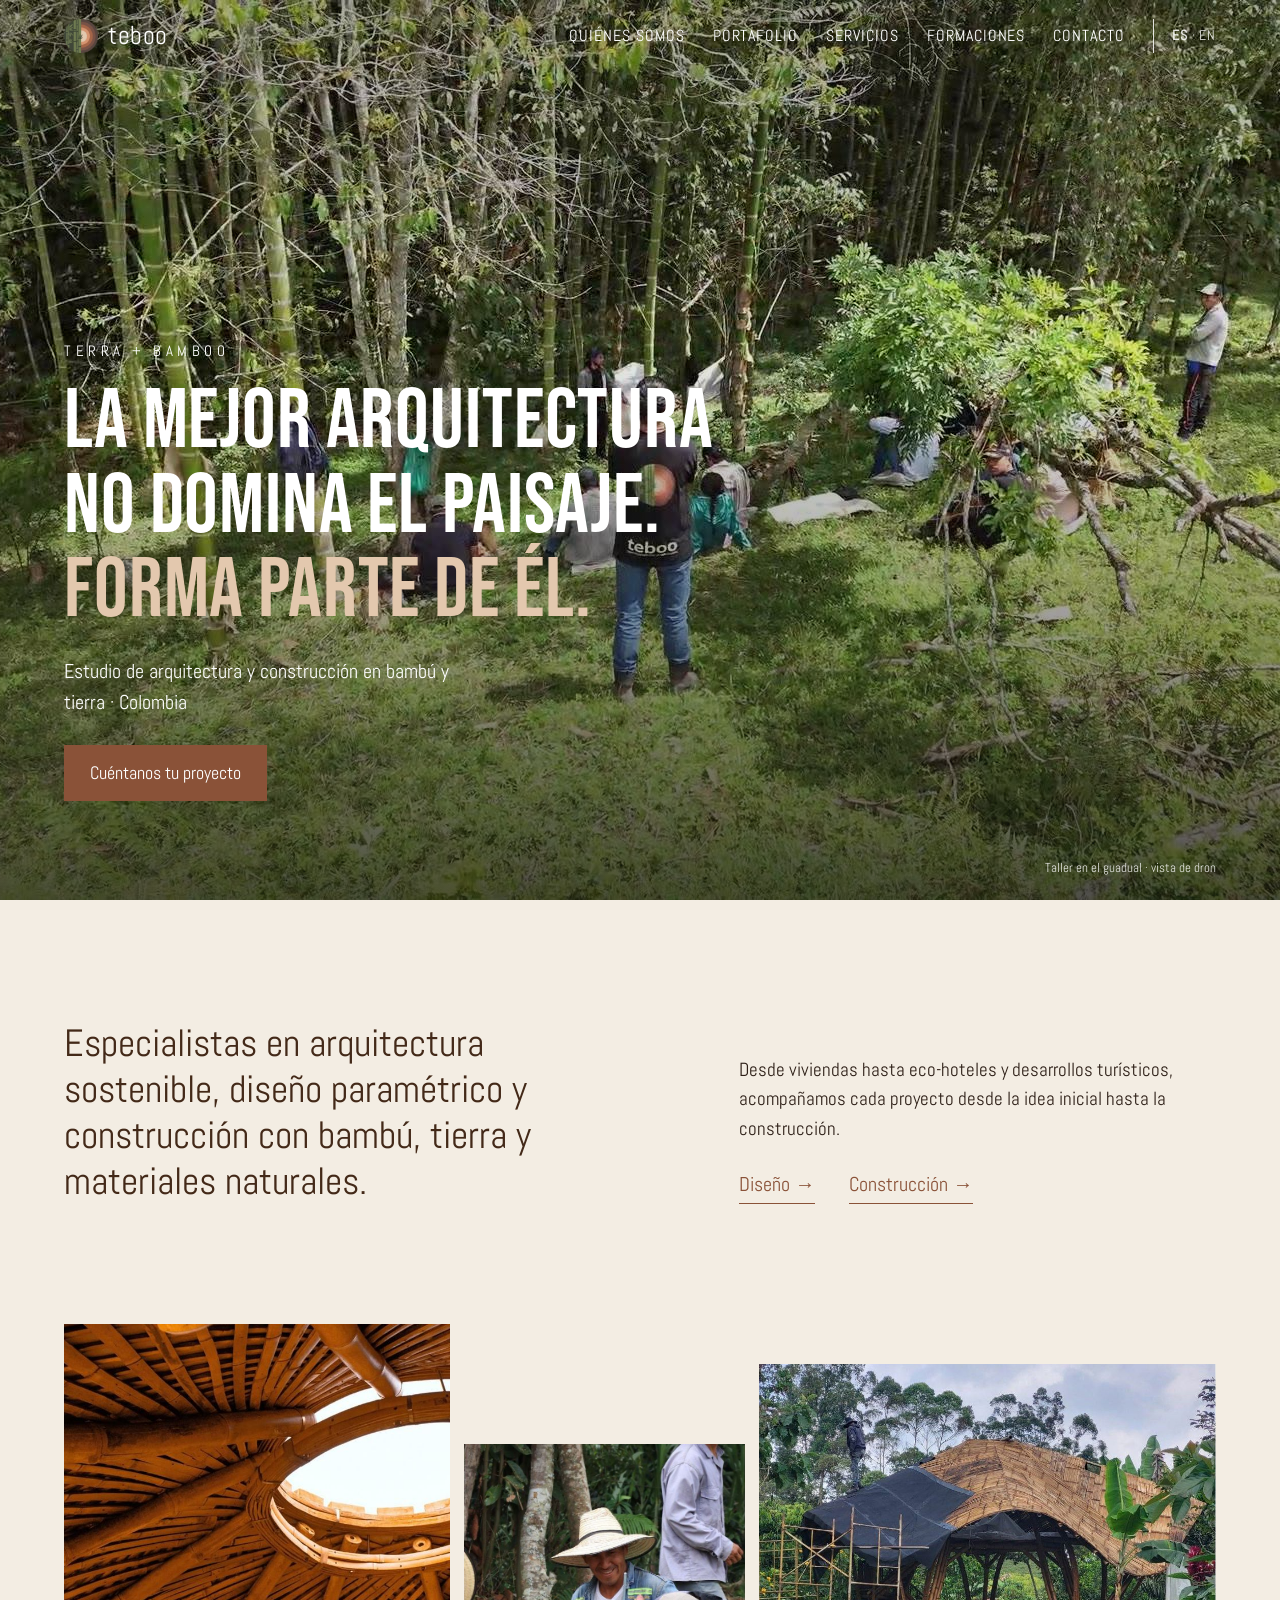
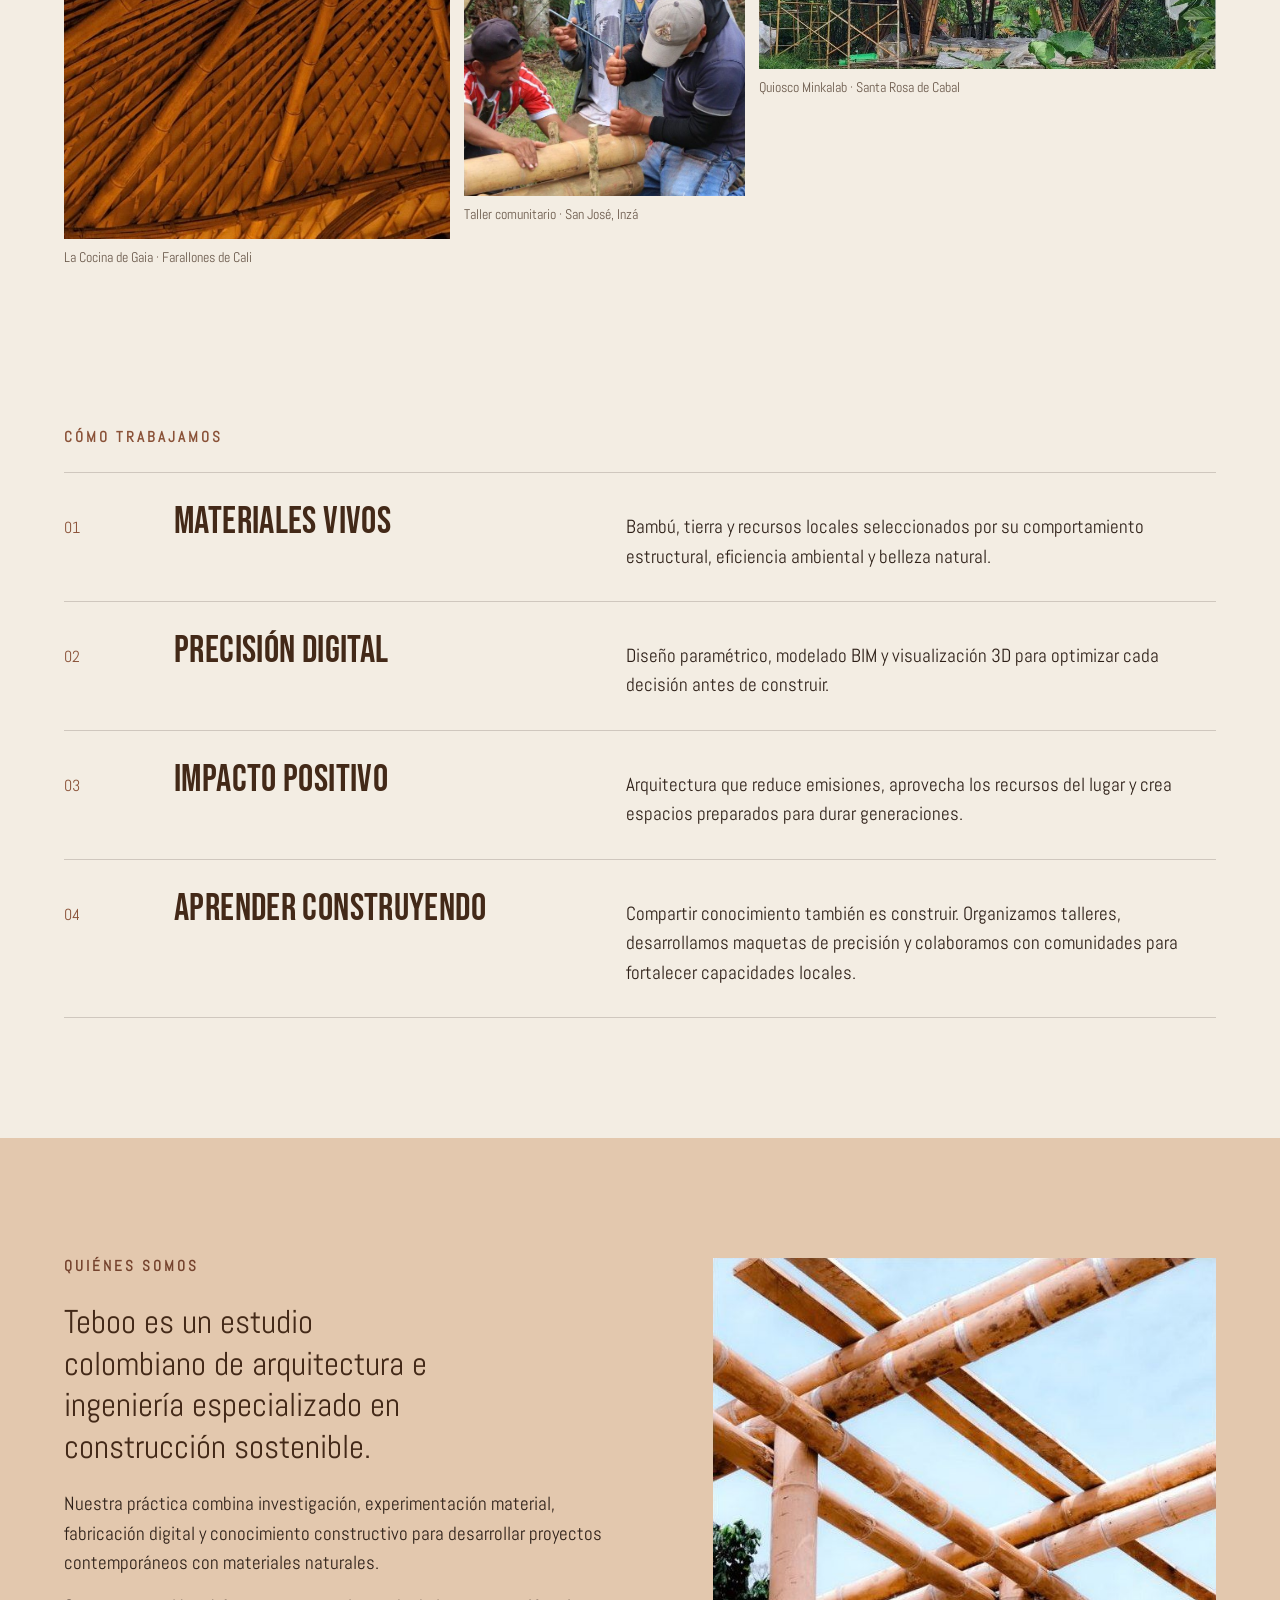
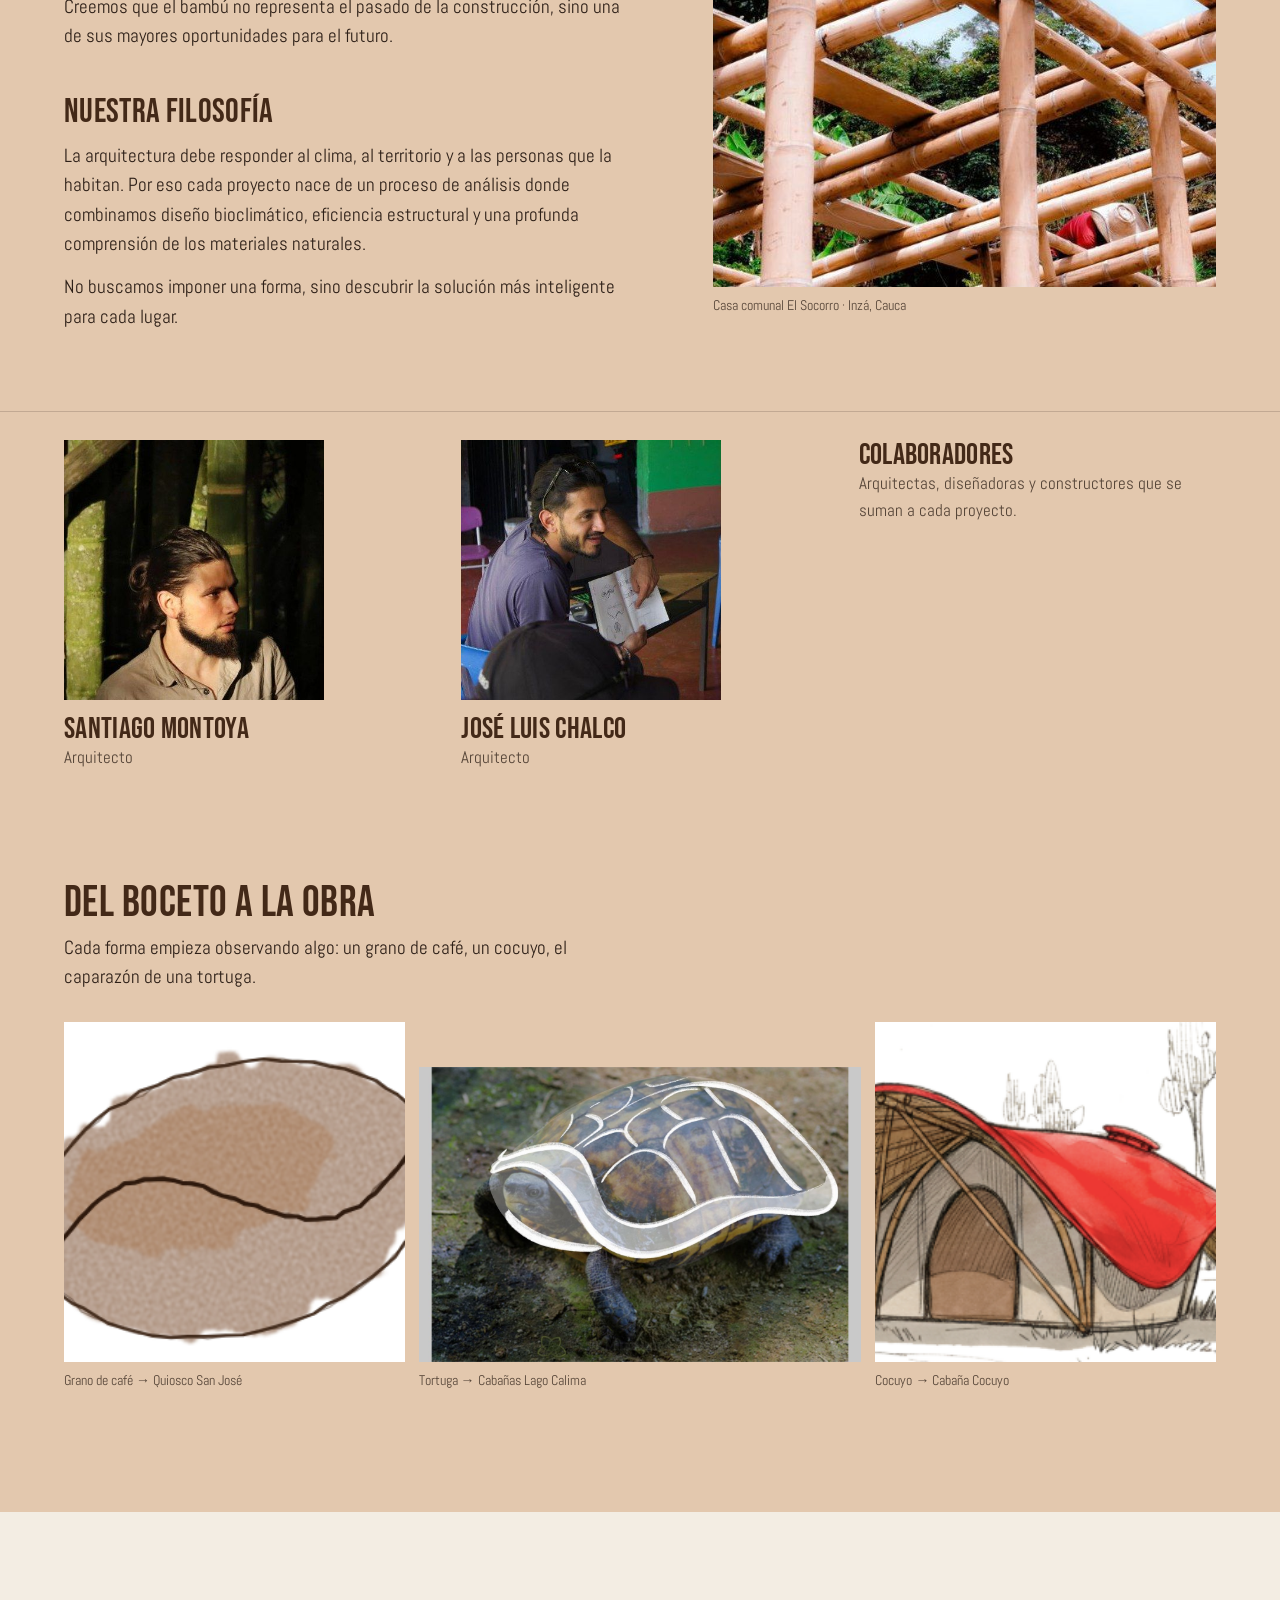
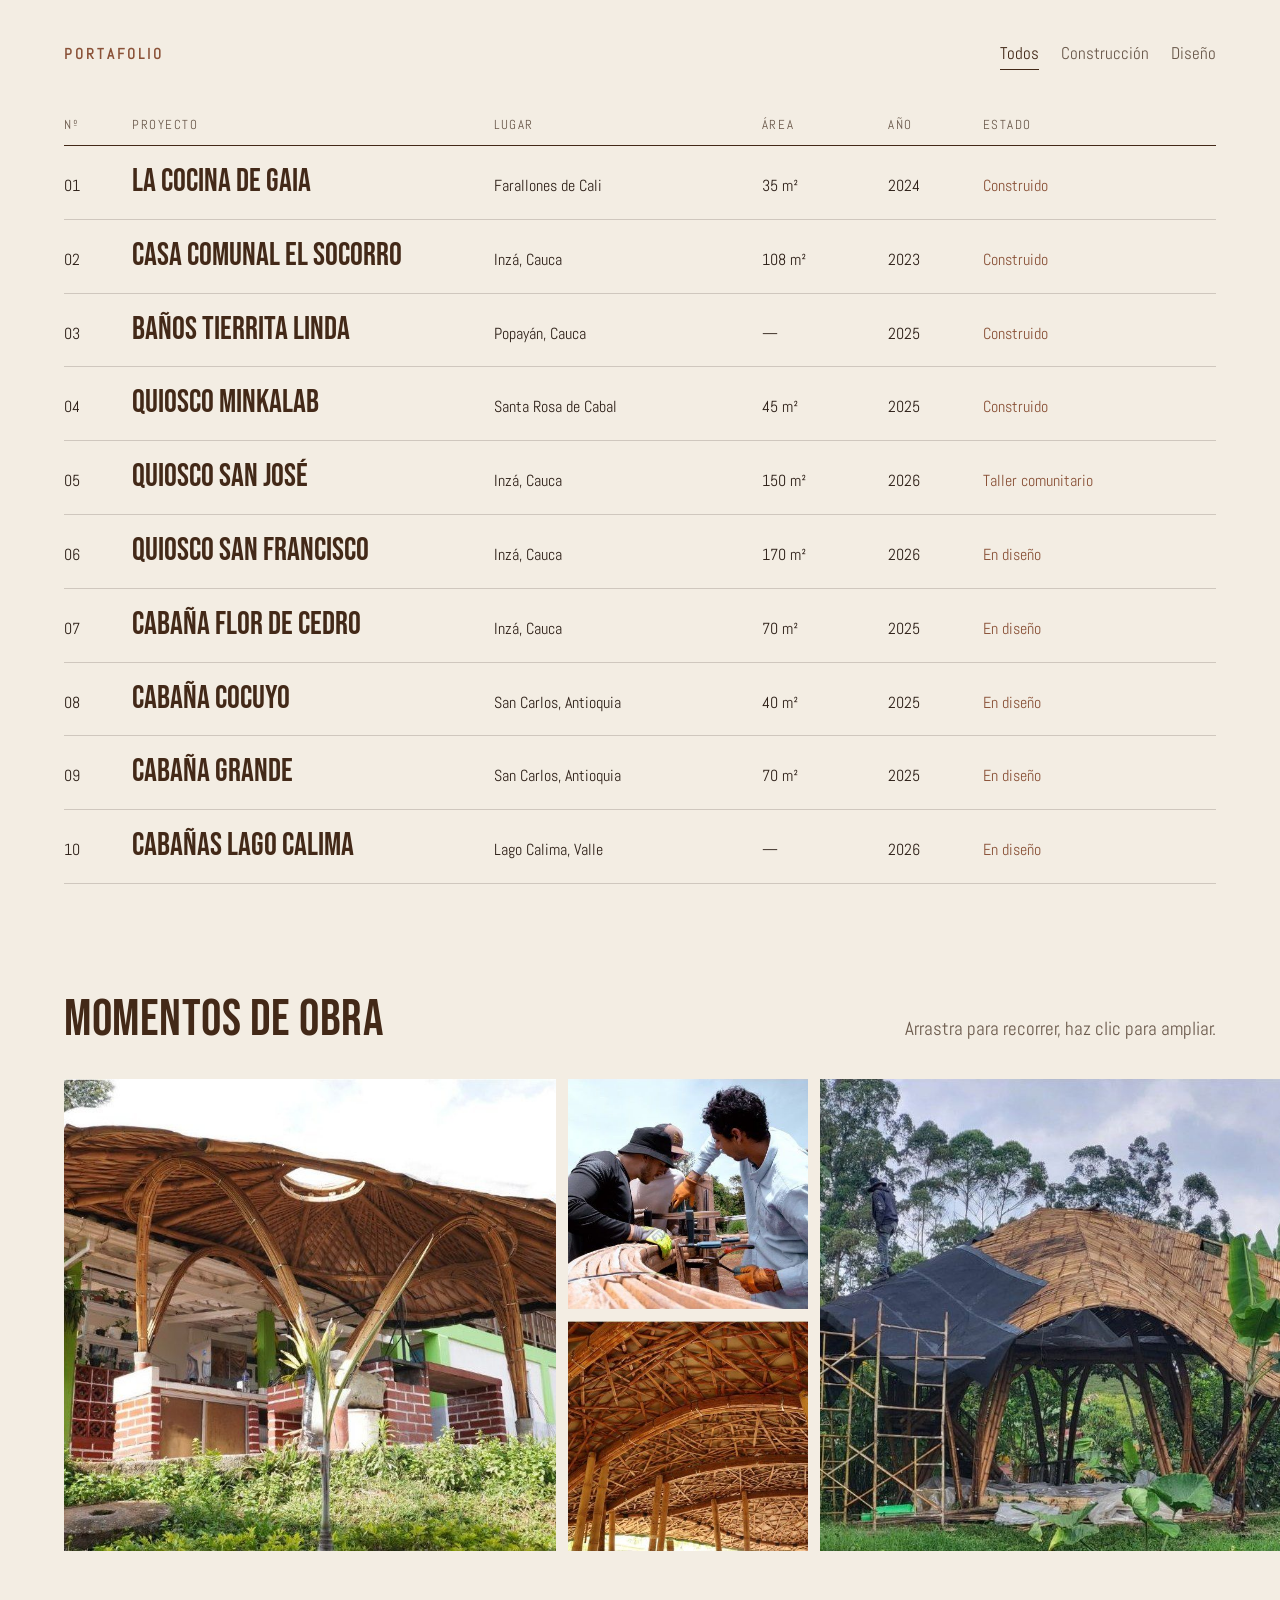
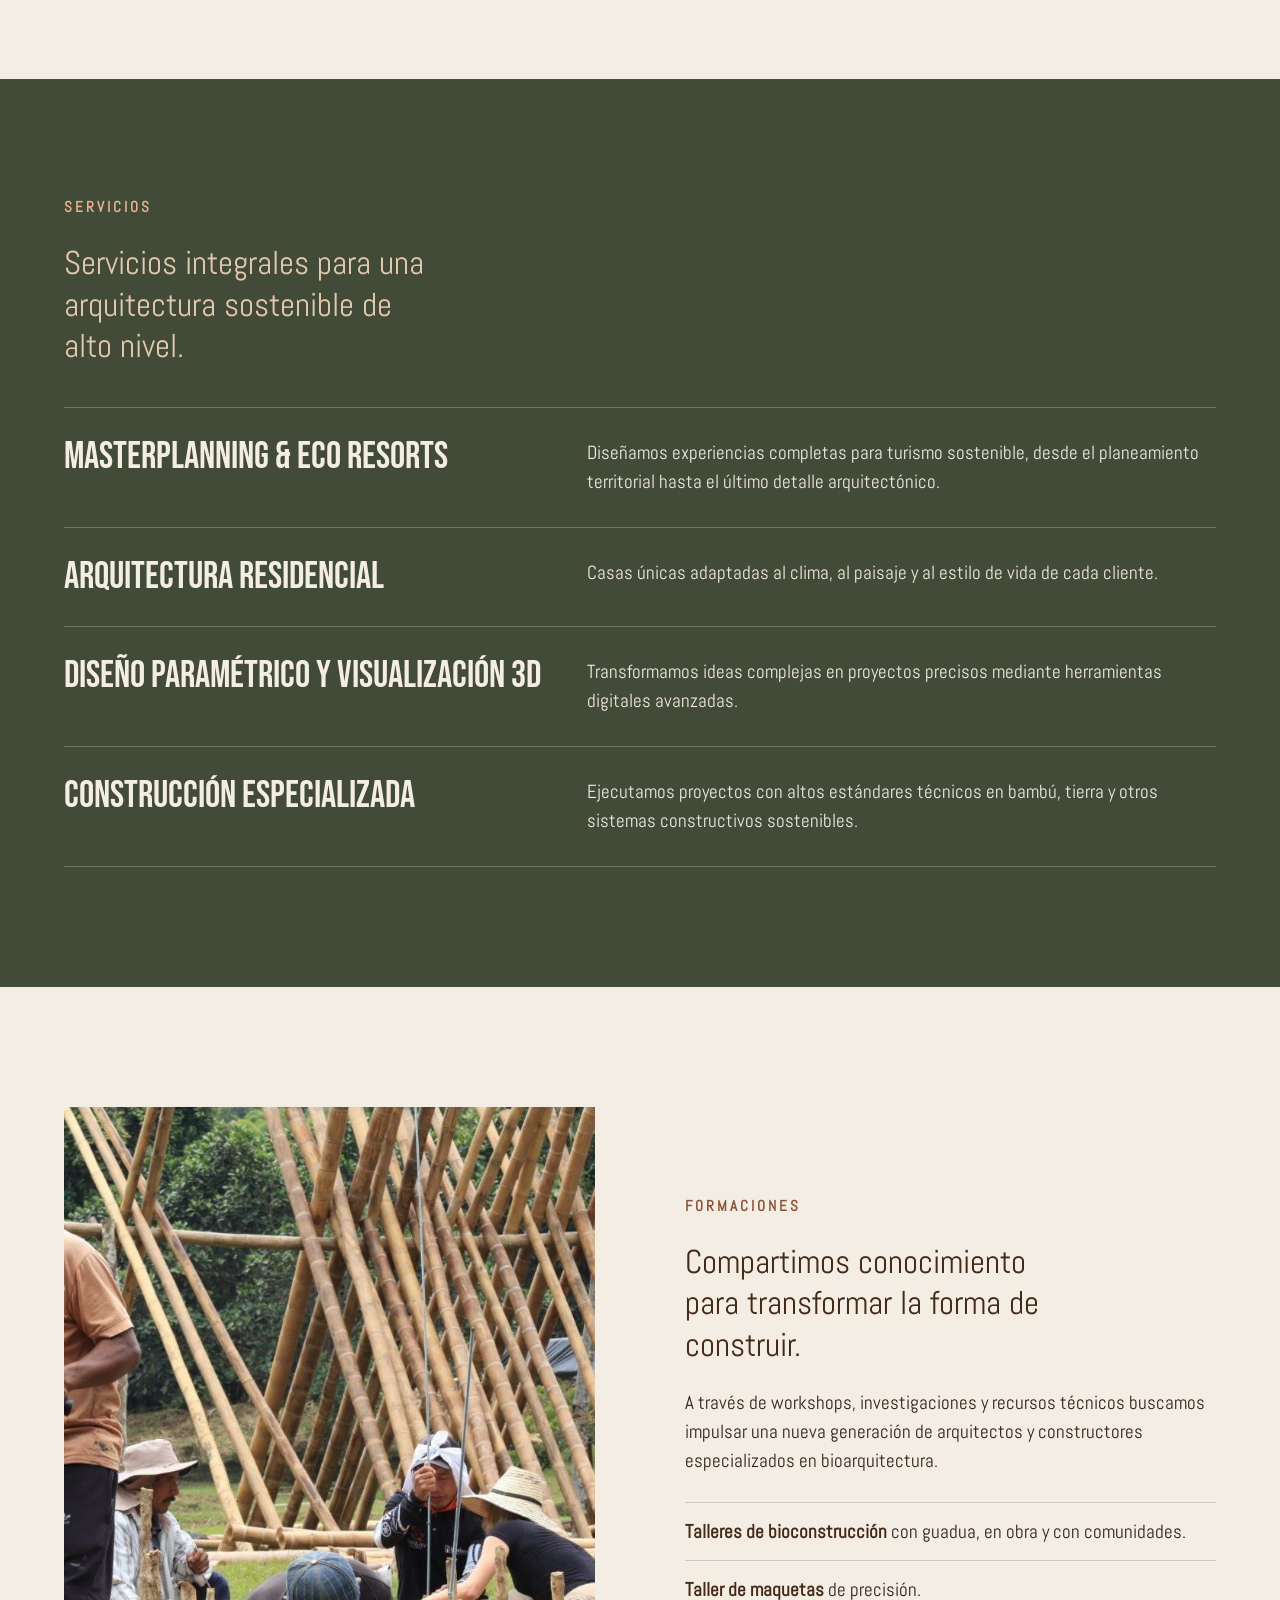
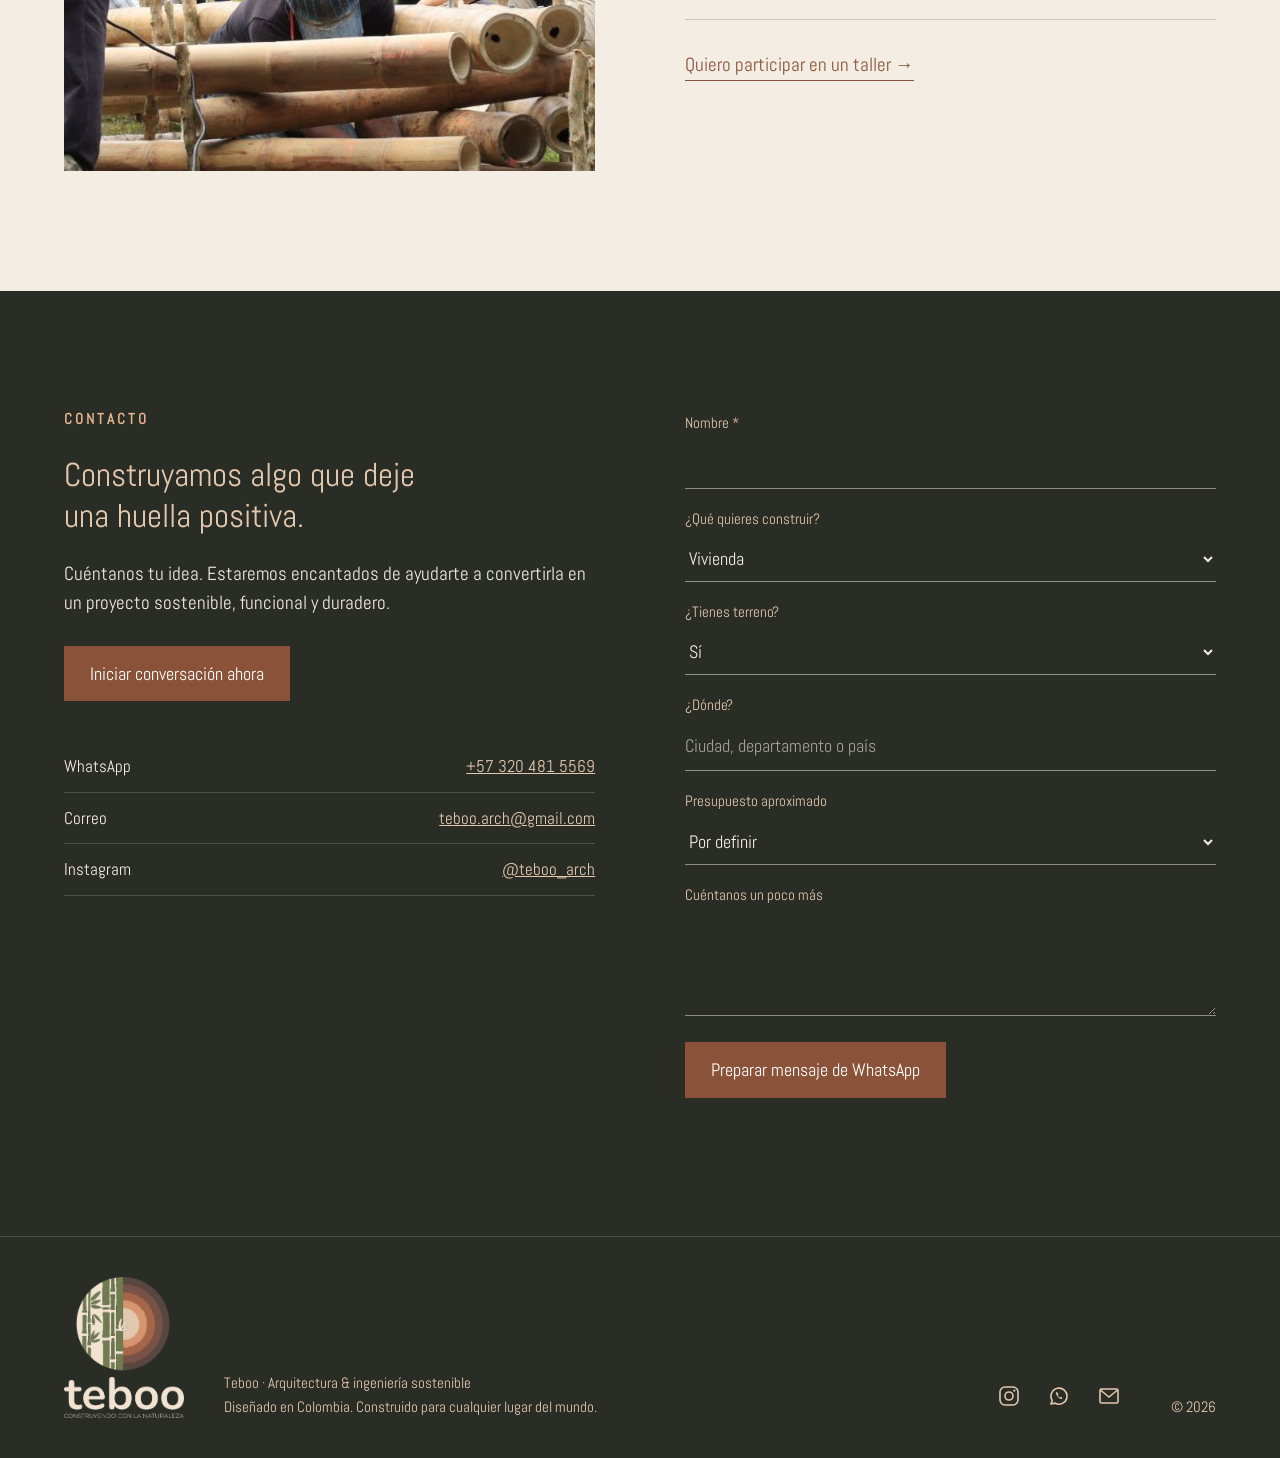
==== commit 668e43f2: "Correcciones de la revisión UI/UX: portada con mensaje y botón, contrastes AA, miniaturas en móvil, " ====
--- a/index.html
+++ b/index.html
@@ -1,175 +1,141 @@
 <!DOCTYPE html>
 <html lang="es"><head><meta charset="utf-8"><meta name="viewport" content="width=device-width,initial-scale=1">
-<title>Teboo — Terra + Bamboo · Arquitectura en bambú y tierra</title>
+<title>Teboo — Arquitectura y construcción en bambú y tierra · Colombia</title>
 <meta name="description" content="Teboo es un estudio colombiano de arquitectura e ingeniería especializado en construcción sostenible con bambú, tierra y materiales naturales.">
-<link rel="icon" href="img/logo-mark.png">
+<meta name="theme-color" content="#2A2C26">
+<link rel="alternate" hreflang="es" href=""><link rel="alternate" hreflang="en" href="en/">
+<meta property="og:type" content="website"><meta property="og:site_name" content="Teboo">
+<meta property="og:title" content="Teboo — Arquitectura y construcción en bambú y tierra · Colombia"><meta property="og:description" content="Teboo es un estudio colombiano de arquitectura e ingeniería especializado en construcción sostenible con bambú, tierra y materiales naturales.">
+<meta property="og:image" content="img/og.jpg"><meta property="og:image:width" content="1200"><meta property="og:image:height" content="630">
+<meta property="og:locale" content="es_CO">
+<meta name="twitter:card" content="summary_large_image">
+<link rel="icon" href="img/logo-mark.png"><link rel="apple-touch-icon" href="img/logo-mark.png">
 <link rel="preconnect" href="https://fonts.googleapis.com"><link rel="preconnect" href="https://fonts.gstatic.com" crossorigin>
 <link href="https://fonts.googleapis.com/css2?family=Abel&family=Bebas+Neue&display=swap" rel="stylesheet">
 <link rel="stylesheet" href="style.css">
 </head><body>
-
+<a class="skip" href="#main">Saltar al contenido</a>
 <header class="nav">
- <a class="brand" href="#inicio"><img src="img/logo-mark.png" alt=""><span>teboo</span></a>
- <nav id="menu"><a href="#quienes">Quiénes somos</a><a href="#portafolio">Portafolio</a><a href="#servicios">Servicios</a><a href="#formaciones">Formaciones</a><a href="#contacto">Contacto</a></nav>
- <button class="burger" aria-label="Abrir menú" aria-controls="menu" aria-expanded="false">Menú</button>
+ <a class="brand" href="#inicio" aria-label="Teboo"><img src="img/logo-mark.png" alt="" width="34" height="34"><span>teboo</span></a>
+ <nav id="menu"><a href="#quienes">Quiénes somos</a><a href="#portafolio">Portafolio</a><a href="#servicios">Servicios</a><a href="#formaciones">Formaciones</a><a href="#contacto">Contacto</a><a class="lang" href="en/" hreflang="en" lang="en"><span aria-current="true">ES</span> · EN</a></nav>
+ <button class="burger" aria-label="Menú" aria-controls="menu" aria-expanded="false" data-open="Menú" data-close="Cerrar">Menú</button>
 </header>
-
+<main id="main">
 <section class="hero" id="inicio">
- <video autoplay muted loop playsinline poster="img/hero-poster.jpg"><source src="img/hero.mp4" type="video/mp4"></video>
+ <video muted loop playsinline preload="none" poster="img/hero-poster.jpg" data-src="img/hero.mp4" data-src-m="img/hero-m.mp4" data-poster-m="img/hero-poster-m.jpg" aria-hidden="true"></video>
  <div class="hero-in">
   <p class="kicker">Terra + Bamboo</p>
   <h1>La mejor arquitectura<br>no domina el paisaje.<br><em>Forma parte de él.</em></h1>
+  <p class="hero-sub">Estudio de arquitectura y construcción en bambú y tierra · Colombia</p>
+  <a class="btn" href="#contacto">Cuéntanos tu proyecto</a>
  </div>
  <p class="credit">Taller en el guadual · vista de dron</p>
 </section>
 
 <section class="intro wrap">
  <p class="lede">Especialistas en arquitectura sostenible, diseño paramétrico y construcción con bambú, tierra y materiales naturales.</p>
- <div class="intro-r">
-  <p>Desde viviendas hasta eco-hoteles y desarrollos turísticos, acompañamos cada proyecto desde la idea inicial hasta la construcción.</p>
-  <p class="two-links"><a href="#portafolio" data-filter="diseno">Diseño →</a><a href="#portafolio" data-filter="construccion">Construcción →</a></p>
- </div>
+ <div class="intro-r"><p>Desde viviendas hasta eco-hoteles y desarrollos turísticos, acompañamos cada proyecto desde la idea inicial hasta la construcción.</p>
+  <p class="two-links"><a href="#portafolio" data-filter="diseno">Diseño →</a><a href="#portafolio" data-filter="construccion">Construcción →</a></p></div>
 </section>
 
-<section class="strip" aria-label="Fotos de obra">
- <figure class="s1"><img src="img/p/cocina-1.jpg" alt="Cubierta en bambú de La Cocina de Gaia, vista desde abajo" loading="lazy"><figcaption>La Cocina de Gaia · Farallones de Cali</figcaption></figure>
- <figure class="s2"><img src="img/p/sanjose-1.jpg" alt="Taller comunitario en San José" loading="lazy"><figcaption>Taller comunitario · San José, Inzá</figcaption></figure>
- <figure class="s3"><img src="img/p/minkalab-3.jpg" alt="Quiosco Minkalab en construcción" loading="lazy"><figcaption>Quiosco Minkalab · Santa Rosa de Cabal</figcaption></figure>
-</section>
+<section class="strip" aria-label="Portafolio"><figure class="s1"><img src="img/p/cocina-1.jpg" alt="Cubierta en bambú de La Cocina de Gaia, vista desde abajo" width="1600" height="900" loading="lazy"><figcaption>La Cocina de Gaia · Farallones de Cali</figcaption></figure><figure class="s2"><img src="img/p/sanjose-1.jpg" alt="Taller comunitario en San José" width="664" height="1080" loading="lazy"><figcaption>Taller comunitario · San José, Inzá</figcaption></figure><figure class="s3"><img src="img/p/minkalab-3.jpg" alt="Quiosco Minkalab en construcción" width="898" height="672" loading="lazy"><figcaption>Quiosco Minkalab · Santa Rosa de Cabal</figcaption></figure></section>
 
-<section class="principios wrap">
- <h2 class="sec">Cómo trabajamos</h2>
- <ol>
-  <li><span>01</span><h3>Materiales vivos</h3><p>Bambú, tierra y recursos locales seleccionados por su comportamiento estructural, eficiencia ambiental y belleza natural.</p></li>
-  <li><span>02</span><h3>Precisión digital</h3><p>Diseño paramétrico, modelado BIM y visualización 3D para optimizar cada decisión antes de construir.</p></li>
-  <li><span>03</span><h3>Impacto positivo</h3><p>Arquitectura que reduce emisiones, aprovecha los recursos del lugar y crea espacios preparados para durar generaciones.</p></li>
-  <li><span>04</span><h3>Aprender construyendo</h3><p>Compartir conocimiento también es construir. Organizamos talleres, desarrollamos maquetas de precisión y colaboramos con comunidades para fortalecer capacidades locales.</p></li>
- </ol>
-</section>
+<section class="principios wrap"><h2 class="sec">Cómo trabajamos</h2><ol><li><span>01</span><h3>Materiales vivos</h3><p>Bambú, tierra y recursos locales seleccionados por su comportamiento estructural, eficiencia ambiental y belleza natural.</p></li><li><span>02</span><h3>Precisión digital</h3><p>Diseño paramétrico, modelado BIM y visualización 3D para optimizar cada decisión antes de construir.</p></li><li><span>03</span><h3>Impacto positivo</h3><p>Arquitectura que reduce emisiones, aprovecha los recursos del lugar y crea espacios preparados para durar generaciones.</p></li><li><span>04</span><h3>Aprender construyendo</h3><p>Compartir conocimiento también es construir. Organizamos talleres, desarrollamos maquetas de precisión y colaboramos con comunidades para fortalecer capacidades locales.</p></li></ol></section>
 
 <section class="quienes" id="quienes">
  <div class="wrap q-grid">
-  <div class="q-txt">
-   <h2 class="sec">Quiénes somos</h2>
-   <p class="big">Teboo es un estudio colombiano de arquitectura e ingeniería especializado en construcción sostenible.</p>
-   <p>Nuestra práctica combina investigación, experimentación material, fabricación digital y conocimiento constructivo para desarrollar proyectos contemporáneos con materiales naturales.</p>
-   <p>Creemos que el bambú no representa el pasado de la construcción, sino una de sus mayores oportunidades para el futuro.</p>
-   <h3>Nuestra filosofía</h3>
-   <p>La arquitectura debe responder al clima, al territorio y a las personas que la habitan. Por eso cada proyecto nace de un proceso de análisis donde combinamos diseño bioclimático, eficiencia estructural y una profunda comprensión de los materiales naturales.</p>
-   <p>No buscamos imponer una forma, sino descubrir la solución más inteligente para cada lugar.</p>
-  </div>
-  <figure class="q-img"><img src="img/p/socorro-4.jpg" alt="Estructura de guadua de la Casa comunal El Socorro" loading="lazy"><figcaption>Casa comunal El Socorro · Inzá, Cauca</figcaption></figure>
+  <div class="q-txt"><h2 class="sec">Quiénes somos</h2><p class="big">Teboo es un estudio colombiano de arquitectura e ingeniería especializado en construcción sostenible.</p><p>Nuestra práctica combina investigación, experimentación material, fabricación digital y conocimiento constructivo para desarrollar proyectos contemporáneos con materiales naturales.</p><p>Creemos que el bambú no representa el pasado de la construcción, sino una de sus mayores oportunidades para el futuro.</p>
+   <h3>Nuestra filosofía</h3><p>La arquitectura debe responder al clima, al territorio y a las personas que la habitan. Por eso cada proyecto nace de un proceso de análisis donde combinamos diseño bioclimático, eficiencia estructural y una profunda comprensión de los materiales naturales.</p><p>No buscamos imponer una forma, sino descubrir la solución más inteligente para cada lugar.</p></div>
+  <figure class="q-img"><img src="img/p/socorro-4.jpg" alt="Estructura de guadua de la Casa comunal El Socorro" width="613" height="766" loading="lazy"><figcaption>Casa comunal El Socorro · Inzá, Cauca</figcaption></figure>
  </div>
  <div class="wrap team">
-  <div><img src="img/p/santiago.jpg" alt="Santiago Montoya" loading="lazy"><h4>Santiago Montoya</h4><p>Arquitecto</p></div>
-  <div><img src="img/p/jose.jpg" alt="José Luis Chalco" loading="lazy"><h4>José Luis Chalco</h4><p>Arquitecto</p></div>
+  <div><img src="img/p/santiago.jpg" alt="Santiago Montoya" width="440" height="480" loading="lazy"><h4>Santiago Montoya</h4><p>Arquitecto</p></div>
+  <div><img src="img/p/jose.jpg" alt="José Luis Chalco" width="440" height="480" loading="lazy"><h4>José Luis Chalco</h4><p>Arquitecto</p></div>
   <div><h4>Colaboradores</h4><p>Arquitectas, diseñadoras y constructores que se suman a cada proyecto.</p></div>
  </div>
- <div class="wrap proceso">
-  <h3>Del boceto a la obra</h3>
-  <p>Cada forma empieza observando algo: un grano de café, un cocuyo, el caparazón de una tortuga.</p>
-  <div class="p-grid">
-   <figure><img src="img/grano-cafe.png" alt="Boceto del grano de café" loading="lazy"><figcaption>Grano de café → Quiosco San José</figcaption></figure>
-   <figure><img src="img/tortuga-concepto.jpg" alt="Estudio de forma a partir de una tortuga" loading="lazy"><figcaption>Tortuga → Cabañas Lago Calima</figcaption></figure>
-   <figure><img src="img/cocuyo-boceto.png" alt="Boceto de la Cabaña Cocuyo" loading="lazy"><figcaption>Cocuyo → Cabaña Cocuyo</figcaption></figure>
-  </div>
- </div>
+ <div class="wrap proceso"><h3>Del boceto a la obra</h3><p>Cada forma empieza observando algo: un grano de café, un cocuyo, el caparazón de una tortuga.</p><div class="p-grid"><figure><img src="img/grano-cafe.png" alt="Boceto del grano de café" width="360" height="250" loading="lazy"><figcaption>Grano de café → Quiosco San José</figcaption></figure><figure><img src="img/tortuga-concepto.jpg" alt="Estudio de forma a partir de una tortuga" width="1400" height="930" loading="lazy"><figcaption>Tortuga → Cabañas Lago Calima</figcaption></figure><figure><img src="img/cocuyo-boceto.png" alt="Boceto de la Cabaña Cocuyo" width="450" height="230" loading="lazy"><figcaption>Cocuyo → Cabaña Cocuyo</figcaption></figure></div></div>
 </section>
 
 <section class="portafolio wrap" id="portafolio">
  <div class="p-head"><h2 class="sec">Portafolio</h2>
-  <div class="filters"><button class="on" data-f="all">Todos</button><button data-f="construccion">Construcción</button><button data-f="diseno">Diseño</button></div></div>
+  <div class="filters" role="group" aria-label="Portafolio"><button class="on" aria-pressed="true" data-f="all">Todos</button><button aria-pressed="false" data-f="construccion">Construcción</button><button aria-pressed="false" data-f="diseno">Diseño</button></div></div>
  <div class="index">
-  <div class="index-h"><span>Nº</span><span>Proyecto</span><span>Lugar</span><span>Área</span><span>Año</span><span>Estado</span></div>
+  <div class="index-h" aria-hidden="true"><span>Nº</span><span>Proyecto</span><span>Lugar</span><span>Área</span><span>Año</span><span>Estado</span><span></span></div>
   <ol id="rows"><li class="row" data-g="construccion"><button data-id="cocina" data-img="img/p/cocina-6.jpg">
-<span class="n">01</span><span class="t">La Cocina de Gaia</span><span class="l">Farallones de Cali</span><span class="a">35 m²</span><span class="y">2024</span><span class="s">Construido</span></button></li><li class="row" data-g="construccion"><button data-id="socorro" data-img="img/p/socorro-3.jpg">
-<span class="n">02</span><span class="t">Casa comunal El Socorro</span><span class="l">Inzá, Cauca</span><span class="a">108 m²</span><span class="y">2023</span><span class="s">Construido</span></button></li><li class="row" data-g="construccion"><button data-id="banos" data-img="img/p/banos-5.jpg">
-<span class="n">03</span><span class="t">Baños Tierrita Linda</span><span class="l">Popayán, Cauca</span><span class="a">—</span><span class="y">2025</span><span class="s">Construido</span></button></li><li class="row" data-g="construccion"><button data-id="minkalab" data-img="img/p/minkalab-3.jpg">
-<span class="n">04</span><span class="t">Quiosco Minkalab</span><span class="l">Santa Rosa de Cabal</span><span class="a">45 m²</span><span class="y">2025</span><span class="s">Construido</span></button></li><li class="row" data-g="construccion"><button data-id="sanjose" data-img="img/p/sanjose-3.jpg">
-<span class="n">05</span><span class="t">Quiosco San José</span><span class="l">Inzá, Cauca</span><span class="a">150 m²</span><span class="y">2026</span><span class="s">Taller comunitario</span></button></li><li class="row" data-g="diseno"><button data-id="sanfrancisco" data-img="img/p/sanfrancisco-1.jpg">
-<span class="n">06</span><span class="t">Quiosco San Francisco</span><span class="l">Inzá, Cauca</span><span class="a">170 m²</span><span class="y">2026</span><span class="s">En diseño</span></button></li><li class="row" data-g="diseno"><button data-id="flor" data-img="img/p/flor-1.jpg">
-<span class="n">07</span><span class="t">Cabaña Flor de Cedro</span><span class="l">Inzá, Cauca</span><span class="a">70 m²</span><span class="y">2025</span><span class="s">En diseño</span></button></li><li class="row" data-g="diseno"><button data-id="cocuyo" data-img="img/p/cocuyo-1.jpg">
-<span class="n">08</span><span class="t">Cabaña Cocuyo</span><span class="l">San Carlos, Antioquia</span><span class="a">40 m²</span><span class="y">2025</span><span class="s">En diseño</span></button></li><li class="row" data-g="diseno"><button data-id="grande" data-img="img/p/grande-2.jpg">
-<span class="n">09</span><span class="t">Cabaña Grande</span><span class="l">San Carlos, Antioquia</span><span class="a">70 m²</span><span class="y">2025</span><span class="s">En diseño</span></button></li><li class="row" data-g="diseno"><button data-id="calima" data-img="img/tortuga-concepto.jpg">
-<span class="n">10</span><span class="t">Cabañas Lago Calima</span><span class="l">Lago Calima, Valle</span><span class="a">—</span><span class="y">2026</span><span class="s">En diseño</span></button></li></ol>
+<span class="n">01</span><img class="th" src="img/p/cocina-6.jpg" alt="" width="96" height="72" loading="lazy"><span class="t">La Cocina de Gaia</span><span class="l">Farallones de Cali</span><span class="a">35 m²</span><span class="y">2024</span><span class="s">Construido</span><span class="v" aria-hidden="true">Ver →</span></button></li><li class="row" data-g="construccion"><button data-id="socorro" data-img="img/p/socorro-3.jpg">
+<span class="n">02</span><img class="th" src="img/p/socorro-3.jpg" alt="" width="96" height="72" loading="lazy"><span class="t">Casa comunal El Socorro</span><span class="l">Inzá, Cauca</span><span class="a">108 m²</span><span class="y">2023</span><span class="s">Construido</span><span class="v" aria-hidden="true">Ver →</span></button></li><li class="row" data-g="construccion"><button data-id="banos" data-img="img/p/banos-5.jpg">
+<span class="n">03</span><img class="th" src="img/p/banos-5.jpg" alt="" width="96" height="72" loading="lazy"><span class="t">Baños Tierrita Linda</span><span class="l">Popayán, Cauca</span><span class="a">—</span><span class="y">2025</span><span class="s">Construido</span><span class="v" aria-hidden="true">Ver →</span></button></li><li class="row" data-g="construccion"><button data-id="minkalab" data-img="img/p/minkalab-3.jpg">
+<span class="n">04</span><img class="th" src="img/p/minkalab-3.jpg" alt="" width="96" height="72" loading="lazy"><span class="t">Quiosco Minkalab</span><span class="l">Santa Rosa de Cabal</span><span class="a">45 m²</span><span class="y">2025</span><span class="s">Construido</span><span class="v" aria-hidden="true">Ver →</span></button></li><li class="row" data-g="construccion"><button data-id="sanjose" data-img="img/p/sanjose-3.jpg">
+<span class="n">05</span><img class="th" src="img/p/sanjose-3.jpg" alt="" width="96" height="72" loading="lazy"><span class="t">Quiosco San José</span><span class="l">Inzá, Cauca</span><span class="a">150 m²</span><span class="y">2026</span><span class="s">Taller comunitario</span><span class="v" aria-hidden="true">Ver →</span></button></li><li class="row" data-g="diseno"><button data-id="sanfrancisco" data-img="img/p/sanfrancisco-1.jpg">
+<span class="n">06</span><img class="th" src="img/p/sanfrancisco-1.jpg" alt="" width="96" height="72" loading="lazy"><span class="t">Quiosco San Francisco</span><span class="l">Inzá, Cauca</span><span class="a">170 m²</span><span class="y">2026</span><span class="s">En diseño</span><span class="v" aria-hidden="true">Ver →</span></button></li><li class="row" data-g="diseno"><button data-id="flor" data-img="img/p/flor-1.jpg">
+<span class="n">07</span><img class="th" src="img/p/flor-1.jpg" alt="" width="96" height="72" loading="lazy"><span class="t">Cabaña Flor de Cedro</span><span class="l">Inzá, Cauca</span><span class="a">70 m²</span><span class="y">2025</span><span class="s">En diseño</span><span class="v" aria-hidden="true">Ver →</span></button></li><li class="row" data-g="diseno"><button data-id="cocuyo" data-img="img/p/cocuyo-1.jpg">
+<span class="n">08</span><img class="th" src="img/p/cocuyo-1.jpg" alt="" width="96" height="72" loading="lazy"><span class="t">Cabaña Cocuyo</span><span class="l">San Carlos, Antioquia</span><span class="a">40 m²</span><span class="y">2025</span><span class="s">En diseño</span><span class="v" aria-hidden="true">Ver →</span></button></li><li class="row" data-g="diseno"><button data-id="grande" data-img="img/p/grande-2.jpg">
+<span class="n">09</span><img class="th" src="img/p/grande-2.jpg" alt="" width="96" height="72" loading="lazy"><span class="t">Cabaña Grande</span><span class="l">San Carlos, Antioquia</span><span class="a">70 m²</span><span class="y">2025</span><span class="s">En diseño</span><span class="v" aria-hidden="true">Ver →</span></button></li><li class="row" data-g="diseno"><button data-id="calima" data-img="img/tortuga-concepto.jpg">
+<span class="n">10</span><img class="th" src="img/tortuga-concepto.jpg" alt="" width="96" height="72" loading="lazy"><span class="t">Cabañas Lago Calima</span><span class="l">Lago Calima, Valle</span><span class="a">—</span><span class="y">2026</span><span class="s">En diseño</span><span class="v" aria-hidden="true">Ver →</span></button></li></ol>
   <img class="peek" alt="" hidden>
  </div>
  <div class="galeria" id="galeria">
   <div class="bg-head"><h3>Momentos de obra</h3><p>Arrastra para recorrer, haz clic para ampliar.</p></div>
-  <div class="bento" tabindex="0" aria-label="Galería de obra, desplazable horizontalmente"><div class="bento-grid">
-   <button class="b-item c2 r2" data-src="img/p/cocina-6.jpg" data-t="La Cocina de Gaia" data-d="Cubierta orgánica sobre una cocina existente · Farallones de Cali" style="--i:0"><img src="img/p/cocina-6.jpg" alt="La Cocina de Gaia" loading="lazy" draggable="false"><span class="b-cap"><b>La Cocina de Gaia</b><small>Cubierta orgánica sobre una cocina existente · Farallones de Cali</small></span></button>
-   <button class="b-item r1" data-src="img/p/sanjose-5.jpg" data-t="Taller San José" data-d="Curvando arcos de bambú con la comunidad · Inzá" style="--i:1"><img src="img/p/sanjose-5.jpg" alt="Taller San José" loading="lazy" draggable="false"><span class="b-cap"><b>Taller San José</b><small>Curvando arcos de bambú con la comunidad · Inzá</small></span></button>
-   <button class="b-item r1" data-src="img/p/banos-6.jpg" data-t="Baños Tierrita Linda" data-d="Tejido de la cubierta · Popayán" style="--i:2"><img src="img/p/banos-6.jpg" alt="Baños Tierrita Linda" loading="lazy" draggable="false"><span class="b-cap"><b>Baños Tierrita Linda</b><small>Tejido de la cubierta · Popayán</small></span></button>
-   <button class="b-item c2 r2" data-src="img/p/minkalab-3.jpg" data-t="Quiosco Minkalab" data-d="Arcos que convergen en un centro piramidal · Santa Rosa de Cabal" style="--i:3"><img src="img/p/minkalab-3.jpg" alt="Quiosco Minkalab" loading="lazy" draggable="false"><span class="b-cap"><b>Quiosco Minkalab</b><small>Arcos que convergen en un centro piramidal · Santa Rosa de Cabal</small></span></button>
-   <button class="b-item r2" data-src="img/p/guadua-copa.jpg" data-t="El guadual" data-d="La materia prima, vista desde abajo" style="--i:4"><img src="img/p/guadua-copa.jpg" alt="El guadual" loading="lazy" draggable="false"><span class="b-cap"><b>El guadual</b><small>La materia prima, vista desde abajo</small></span></button>
-   <button class="b-item r1" data-src="img/p/socorro-4.jpg" data-t="Casa comunal El Socorro" data-d="Estructura ortogonal en guadua · Inzá" style="--i:5"><img src="img/p/socorro-4.jpg" alt="Casa comunal El Socorro" loading="lazy" draggable="false"><span class="b-cap"><b>Casa comunal El Socorro</b><small>Estructura ortogonal en guadua · Inzá</small></span></button>
-   <button class="b-item r1" data-src="img/p/cocina-7.jpg" data-t="La cocina en uso" data-d="Un espacio más luminoso, fresco y acogedor" style="--i:6"><img src="img/p/cocina-7.jpg" alt="La cocina en uso" loading="lazy" draggable="false"><span class="b-cap"><b>La cocina en uso</b><small>Un espacio más luminoso, fresco y acogedor</small></span></button>
-   <button class="b-item c2 r2" data-src="img/p/sanjose-3.jpg" data-t="Construir juntos" data-d="Taller comunitario de bioconstrucción" style="--i:7"><img src="img/p/sanjose-3.jpg" alt="Construir juntos" loading="lazy" draggable="false"><span class="b-cap"><b>Construir juntos</b><small>Taller comunitario de bioconstrucción</small></span></button>
-   <button class="b-item r1" data-src="img/p/minkalab-4.jpg" data-t="En el guadual" data-d="Jornada de formación" style="--i:8"><img src="img/p/minkalab-4.jpg" alt="En el guadual" loading="lazy" draggable="false"><span class="b-cap"><b>En el guadual</b><small>Jornada de formación</small></span></button>
-   <button class="b-item r1" data-src="img/p/banos-5.jpg" data-t="Dos niveles" data-d="Baños comunitarios junto al bosque" style="--i:9"><img src="img/p/banos-5.jpg" alt="Dos niveles" loading="lazy" draggable="false"><span class="b-cap"><b>Dos niveles</b><small>Baños comunitarios junto al bosque</small></span></button>
-   <button class="b-item r2" data-src="img/arcos-retrato.jpg" data-t="Arcos laminados" data-d="Paquetes de bambú atados en obra" style="--i:10"><img src="img/arcos-retrato.jpg" alt="Arcos laminados" loading="lazy" draggable="false"><span class="b-cap"><b>Arcos laminados</b><small>Paquetes de bambú atados en obra</small></span></button>
-   <button class="b-item r1" data-src="img/p/socorro-2.jpg" data-t="Ritmo de guadua" data-d="Detalle de la estructura" style="--i:11"><img src="img/p/socorro-2.jpg" alt="Ritmo de guadua" loading="lazy" draggable="false"><span class="b-cap"><b>Ritmo de guadua</b><small>Detalle de la estructura</small></span></button>
-   <button class="b-item c2 r1" data-src="img/p/cocuyo-1.jpg" data-t="Cabaña Cocuyo" data-d="En diseño · San Carlos, Antioquia" style="--i:12"><img src="img/p/cocuyo-1.jpg" alt="Cabaña Cocuyo" loading="lazy" draggable="false"><span class="b-cap"><b>Cabaña Cocuyo</b><small>En diseño · San Carlos, Antioquia</small></span></button>
+  <div class="bento" tabindex="0" role="region" aria-label="Galería de obra, desplazable horizontalmente"><div class="bento-grid">
+   <button class="b-item c2 r2" data-src="img/p/cocina-6.jpg" data-t="La Cocina de Gaia" data-d="Cubierta orgánica sobre una cocina existente · Farallones de Cali" style="--i:0"><img src="img/p/cocina-6.jpg" alt="La Cocina de Gaia" width="1004" height="670" loading="lazy" draggable="false"><span class="b-cap"><b>La Cocina de Gaia</b><small>Cubierta orgánica sobre una cocina existente · Farallones de Cali</small></span></button>
+   <button class="b-item r1" data-src="img/p/sanjose-5.jpg" data-t="Taller San José" data-d="Curvando arcos de bambú con la comunidad · Inzá" style="--i:1"><img src="img/p/sanjose-5.jpg" alt="Taller San José" width="728" height="429" loading="lazy" draggable="false"><span class="b-cap"><b>Taller San José</b><small>Curvando arcos de bambú con la comunidad · Inzá</small></span></button>
+   <button class="b-item r1" data-src="img/p/banos-6.jpg" data-t="Baños Tierrita Linda" data-d="Tejido de la cubierta · Popayán" style="--i:2"><img src="img/p/banos-6.jpg" alt="Baños Tierrita Linda" width="736" height="430" loading="lazy" draggable="false"><span class="b-cap"><b>Baños Tierrita Linda</b><small>Tejido de la cubierta · Popayán</small></span></button>
+   <button class="b-item c2 r2" data-src="img/p/minkalab-3.jpg" data-t="Quiosco Minkalab" data-d="Arcos que convergen en un centro piramidal · Santa Rosa de Cabal" style="--i:3"><img src="img/p/minkalab-3.jpg" alt="Quiosco Minkalab" width="898" height="672" loading="lazy" draggable="false"><span class="b-cap"><b>Quiosco Minkalab</b><small>Arcos que convergen en un centro piramidal · Santa Rosa de Cabal</small></span></button>
+   <button class="b-item r2" data-src="img/p/guadua-copa.jpg" data-t="El guadual" data-d="La materia prima, vista desde abajo" style="--i:4"><img src="img/p/guadua-copa.jpg" alt="El guadual" width="1600" height="900" loading="lazy" draggable="false"><span class="b-cap"><b>El guadual</b><small>La materia prima, vista desde abajo</small></span></button>
+   <button class="b-item r1" data-src="img/p/socorro-4.jpg" data-t="Casa comunal El Socorro" data-d="Estructura ortogonal en guadua · Inzá" style="--i:5"><img src="img/p/socorro-4.jpg" alt="Casa comunal El Socorro" width="613" height="766" loading="lazy" draggable="false"><span class="b-cap"><b>Casa comunal El Socorro</b><small>Estructura ortogonal en guadua · Inzá</small></span></button>
+   <button class="b-item r1" data-src="img/p/cocina-7.jpg" data-t="La cocina en uso" data-d="Un espacio más luminoso, fresco y acogedor" style="--i:6"><img src="img/p/cocina-7.jpg" alt="La cocina en uso" width="446" height="670" loading="lazy" draggable="false"><span class="b-cap"><b>La cocina en uso</b><small>Un espacio más luminoso, fresco y acogedor</small></span></button>
+   <button class="b-item c2 r2" data-src="img/p/sanjose-3.jpg" data-t="Construir juntos" data-d="Taller comunitario de bioconstrucción" style="--i:7"><img src="img/p/sanjose-3.jpg" alt="Construir juntos" width="1180" height="870" loading="lazy" draggable="false"><span class="b-cap"><b>Construir juntos</b><small>Taller comunitario de bioconstrucción</small></span></button>
+   <button class="b-item r1" data-src="img/p/minkalab-4.jpg" data-t="En el guadual" data-d="Jornada de formación" style="--i:8"><img src="img/p/minkalab-4.jpg" alt="En el guadual" width="1010" height="672" loading="lazy" draggable="false"><span class="b-cap"><b>En el guadual</b><small>Jornada de formación</small></span></button>
+   <button class="b-item r1" data-src="img/p/banos-5.jpg" data-t="Dos niveles" data-d="Baños comunitarios junto al bosque" style="--i:9"><img src="img/p/banos-5.jpg" alt="Dos niveles" width="736" height="429" loading="lazy" draggable="false"><span class="b-cap"><b>Dos niveles</b><small>Baños comunitarios junto al bosque</small></span></button>
+   <button class="b-item r2" data-src="img/arcos-retrato.jpg" data-t="Arcos laminados" data-d="Paquetes de bambú atados en obra" style="--i:10"><img src="img/arcos-retrato.jpg" alt="Arcos laminados" width="1200" height="1800" loading="lazy" draggable="false"><span class="b-cap"><b>Arcos laminados</b><small>Paquetes de bambú atados en obra</small></span></button>
+   <button class="b-item r1" data-src="img/p/socorro-2.jpg" data-t="Ritmo de guadua" data-d="Detalle de la estructura" style="--i:11"><img src="img/p/socorro-2.jpg" alt="Ritmo de guadua" width="664" height="1080" loading="lazy" draggable="false"><span class="b-cap"><b>Ritmo de guadua</b><small>Detalle de la estructura</small></span></button>
+   <button class="b-item c2 r1" data-src="img/p/cocuyo-1.jpg" data-t="Cabaña Cocuyo" data-d="En diseño · San Carlos, Antioquia" style="--i:12"><img src="img/p/cocuyo-1.jpg" alt="Cabaña Cocuyo" width="1340" height="1080" loading="lazy" draggable="false"><span class="b-cap"><b>Cabaña Cocuyo</b><small>En diseño · San Carlos, Antioquia</small></span></button>
   </div></div>
  </div>
 </section>
 
-<section class="servicios" id="servicios"><div class="wrap">
- <h2 class="sec">Servicios</h2>
- <p class="big">Servicios integrales para una arquitectura sostenible de alto nivel.</p>
- <dl>
-  <div><dt>Masterplanning &amp; Eco Resorts</dt><dd>Diseñamos experiencias completas para turismo sostenible, desde el planeamiento territorial hasta el último detalle arquitectónico.</dd></div>
-  <div><dt>Arquitectura residencial</dt><dd>Casas únicas adaptadas al clima, al paisaje y al estilo de vida de cada cliente.</dd></div>
-  <div><dt>Diseño paramétrico y visualización 3D</dt><dd>Transformamos ideas complejas en proyectos precisos mediante herramientas digitales avanzadas.</dd></div>
-  <div><dt>Construcción especializada</dt><dd>Ejecutamos proyectos con altos estándares técnicos en bambú, tierra y otros sistemas constructivos sostenibles.</dd></div>
- </dl>
-</div></section>
+<section class="servicios" id="servicios"><div class="wrap"><h2 class="sec">Servicios</h2><p class="big">Servicios integrales para una arquitectura sostenible de alto nivel.</p><dl><div><dt>Masterplanning &amp; Eco Resorts</dt><dd>Diseñamos experiencias completas para turismo sostenible, desde el planeamiento territorial hasta el último detalle arquitectónico.</dd></div><div><dt>Arquitectura residencial</dt><dd>Casas únicas adaptadas al clima, al paisaje y al estilo de vida de cada cliente.</dd></div><div><dt>Diseño paramétrico y visualización 3D</dt><dd>Transformamos ideas complejas en proyectos precisos mediante herramientas digitales avanzadas.</dd></div><div><dt>Construcción especializada</dt><dd>Ejecutamos proyectos con altos estándares técnicos en bambú, tierra y otros sistemas constructivos sostenibles.</dd></div></dl></div></section>
 
 <section class="formaciones" id="formaciones">
  <div class="wrap f-grid">
-  <figure><img src="img/p/sanjose-3.jpg" alt="Taller comunitario de bioconstrucción en San José" loading="lazy"></figure>
-  <div>
-   <h2 class="sec">Formaciones</h2>
-   <p class="big">Compartimos conocimiento para transformar la forma de construir.</p>
-   <p>A través de workshops, investigaciones y recursos técnicos buscamos impulsar una nueva generación de arquitectos y constructores especializados en bioarquitectura.</p>
-   <ul class="f-list">
-    <li><b>Talleres de bioconstrucción</b> con guadua, en obra y con comunidades.</li>
-    <li><b>Taller de maquetas</b> de precisión.</li>
-    <li><b>Diario de obra</b>: una publicación al mes sobre lo que estamos construyendo.</li>
-   </ul>
-   <a class="link" href="#contacto" data-tipo="Formación / taller">Quiero participar en un taller →</a>
-  </div>
+  <figure><img src="img/p/sanjose-3.jpg" alt="Taller comunitario de bioconstrucción en San José" width="1180" height="870" loading="lazy"></figure>
+  <div><h2 class="sec">Formaciones</h2><p class="big">Compartimos conocimiento para transformar la forma de construir.</p><p>A través de workshops, investigaciones y recursos técnicos buscamos impulsar una nueva generación de arquitectos y constructores especializados en bioarquitectura.</p>
+   <ul class="f-list"><li><b>Talleres de bioconstrucción</b> con guadua, en obra y con comunidades.</li><li><b>Taller de maquetas</b> de precisión.</li></ul>
+   <a class="link" href="#contacto" data-tipo="Formación / taller">Quiero participar en un taller →</a></div>
  </div>
 </section>
 
 <section class="contacto" id="contacto"><div class="wrap c-grid">
- <div>
-  <h2 class="sec">Contacto</h2>
-  <p class="big">Construyamos algo que deje una huella positiva.</p>
-  <p>Cuéntanos tu idea. Estaremos encantados de ayudarte a convertirla en un proyecto sostenible, funcional y duradero.</p>
+ <div><h2 class="sec">Contacto</h2><p class="big">Construyamos algo que deje una huella positiva.</p><p>Cuéntanos tu idea. Estaremos encantados de ayudarte a convertirla en un proyecto sostenible, funcional y duradero.</p>
   <a class="btn" href="https://wa.me/573204815569" target="_blank" rel="noopener">Iniciar conversación ahora</a>
-  <ul class="chan"><li>WhatsApp <span>+57 320 481 5569</span></li><li>Correo <span>teboo.arch@gmail.com</span></li><li>Instagram <a href="https://instagram.com/teboo_arch" target="_blank" rel="noopener">@teboo_arch</a></li></ul>
+  <ul class="chan"><li>WhatsApp <a href="https://wa.me/573204815569" target="_blank" rel="noopener">+57 320 481 5569</a></li><li>Correo <a href="mailto:teboo.arch@gmail.com">teboo.arch@gmail.com</a></li><li>Instagram <a href="https://instagram.com/teboo_arch" target="_blank" rel="noopener">@teboo_arch</a></li></ul>
  </div>
- <form id="f">
-  <label>Nombre<input name="nombre" required></label>
+ <form id="f" novalidate>
+  <label><span>Nombre <span class="req" aria-hidden="true">*</span></span><input name="nombre" required autocomplete="name" aria-describedby="err-nombre"><span class="err" id="err-nombre" hidden>Escribe tu nombre para poder responderte.</span></label>
   <label>¿Qué quieres construir?<select name="tipo"><option>Vivienda</option><option>Eco-hotel o glamping</option><option>Espacio comunitario</option><option>Remodelación</option><option>Formación / taller</option><option>Otro</option></select></label>
   <label>¿Tienes terreno?<select name="terreno"><option>Sí</option><option>Todavía no</option><option>En proceso</option></select></label>
-  <label>¿Dónde?<input name="ubicacion" placeholder="Ciudad, departamento o país"></label>
+  <label>¿Dónde?<input name="ubicacion" placeholder="Ciudad, departamento o país" autocomplete="address-level2"></label>
   <label>Presupuesto aproximado<select name="presupuesto"><option>Por definir</option><option>Menos de 50 millones COP</option><option>50 – 150 millones COP</option><option>150 – 400 millones COP</option><option>Más de 400 millones COP</option></select></label>
   <label>Cuéntanos un poco más<textarea name="mensaje" rows="3"></textarea></label>
-  <button class="btn" type="submit">Enviar por WhatsApp</button>
-  <p class="note" id="fn" hidden></p>
+  <button class="btn" type="submit">Preparar mensaje de WhatsApp</button>
+  <div class="note" id="fn" role="status" aria-live="polite"></div>
  </form>
 </div></section>
+</main>
 
 <footer><div class="wrap foot">
- <img src="img/logo-full-crema.png" alt="Teboo — Construyendo con la naturaleza">
+ <img src="img/logo-full-crema.png" alt="Teboo — Construyendo con la naturaleza" width="598" height="700" loading="lazy">
  <p>Teboo · Arquitectura &amp; ingeniería sostenible<br>Diseñado en Colombia. Construido para cualquier lugar del mundo.</p>
+ <ul class="social">
+  <li><a href="https://instagram.com/teboo_arch" target="_blank" rel="noopener" aria-label="Instagram"><svg viewBox="0 0 24 24" aria-hidden="true"><rect x="3" y="3" width="18" height="18" rx="5" fill="none" stroke="currentColor" stroke-width="1.6"/><circle cx="12" cy="12" r="4" fill="none" stroke="currentColor" stroke-width="1.6"/><circle cx="17.3" cy="6.7" r="1.1" fill="currentColor"/></svg></a></li>
+  <li><a href="https://wa.me/573204815569" target="_blank" rel="noopener" aria-label="WhatsApp"><svg viewBox="0 0 24 24" aria-hidden="true"><path d="M4 20l1.2-3.6A8 8 0 1 1 8 19.1L4 20z" fill="none" stroke="currentColor" stroke-width="1.6" stroke-linejoin="round"/><path d="M9 8.5c0 3 2.5 6 5.5 6.5l1-1.3-1.6-.9-.8.8c-1-.4-2-1.4-2.4-2.4l.8-.8-.9-1.6L9.5 8z" fill="currentColor"/></svg></a></li>
+  <li><a href="mailto:teboo.arch@gmail.com" aria-label="Email"><svg viewBox="0 0 24 24" aria-hidden="true"><rect x="3" y="5" width="18" height="14" rx="1.5" fill="none" stroke="currentColor" stroke-width="1.6"/><path d="M3.5 6l8.5 7 8.5-7" fill="none" stroke="currentColor" stroke-width="1.6"/></svg></a></li>
+ </ul>
  <p>© 2026</p>
 </div></footer>
 
-<div class="lightbox" id="lb" hidden><button class="lb-x" aria-label="Cerrar imagen">×</button><figure><img alt=""><figcaption></figcaption></figure></div>
-<dialog id="modal"><button class="x" aria-label="Cerrar">Cerrar ×</button><div id="mb"></div></dialog>
-<script>const P={"cocina": {"id": "cocina", "imgs": ["img/p/cocina-6.jpg", "img/p/cocina-1.jpg", "img/p/cocina-2.jpg", "img/p/cocina-7.jpg", "img/p/cocina-4.jpg", "img/p/cocina-5.jpg", "img/p/cocina-render.jpg"], "t": "La Cocina de Gaia", "g": "construccion", "loc": "Farallones de Cali", "area": "35 m²", "y": "2024", "st": "Construido", "mat": "Bambú · cubierta orgánica", "img": "img/p/cocina-6.jpg", "sub": "Remodelación arquitectónica | Cubierta en bambú", "txt": "La intervención de la Cocina de Gaia consistió en la transformación de una cubierta existente, integrando una geometría orgánica en una construcción convencional. A través de nuevas formas y elementos en bambú, se logró renovar por completo la identidad del espacio. La cubierta incorpora un anillo superior que permite la entrada de luz cenital y favorece la circulación natural del aire, generando un ambiente más luminoso, fresco y acogedor."}, "socorro": {"id": "socorro", "imgs": ["img/p/socorro-3.jpg", "img/p/socorro-4.jpg", "img/p/socorro-1.jpg", "img/p/socorro-2.jpg", "img/p/socorro-5.jpg", "img/p/socorro-6.jpg"], "t": "Casa comunal El Socorro", "g": "construccion", "loc": "Inzá, Cauca", "area": "108 m²", "y": "2023", "st": "Construido", "mat": "Bambú y materiales naturales", "img": "img/p/socorro-3.jpg", "sub": "Construcción en bambú | Espacio comunitario", "txt": "Este proyecto propone un espacio de encuentro comunitario a partir de una estructura de geometría ortogonal, donde el bambú se convierte en el protagonista arquitectónico. Su combinación con otros elementos y materiales naturales aporta calidez, ligereza y una expresión estética particular, demostrando cómo los sistemas constructivos tradicionales pueden dar lugar a espacios funcionales, acogedores y con identidad propia."}, "banos": {"id": "banos", "imgs": ["img/p/banos-5.jpg", "img/p/banos-6.jpg", "img/p/banos-1.jpg", "img/p/banos-2.jpg", "img/p/banos-3.jpg", "img/p/banos-4.jpg", "img/p/banos-render.jpg"], "t": "Baños Tierrita Linda", "g": "construccion", "loc": "Popayán, Cauca", "area": "—", "y": "2025", "st": "Construido", "mat": "Bambú rollizo · técnicas mixtas", "img": "img/p/banos-5.jpg", "sub": "Construcción en técnicas mixtas | Estructura de dos niveles", "txt": "El proyecto desarrolla una estructura de dos niveles para baños comunitarios, combinando diferentes técnicas constructivas con el uso de bambú rollizo. Su diseño incorpora cubiertas de geometrías orgánicas que se integran con el paisaje y la vegetación existente. El acceso, a través de un puente, y su cercanía al bosque convierten este espacio funcional en una experiencia arquitectónica que busca mantener una relación cercana y respetuosa con el entorno natural."}, "minkalab": {"id": "minkalab", "imgs": ["img/p/minkalab-3.jpg", "img/p/minkalab-4.jpg", "img/p/minkalab-1.jpg", "img/p/minkalab-2.jpg"], "t": "Quiosco Minkalab", "g": "construccion", "loc": "Santa Rosa de Cabal", "area": "45 m²", "y": "2025", "st": "Construido", "mat": "Arcos de bambú", "img": "img/p/minkalab-3.jpg", "sub": "Diseño y construcción | Estructura orgánica en bambú", "txt": "A partir de una plataforma pentagonal existente, se desarrolló una estructura compuesta por una serie de arcos que convergen en un elemento central de geometría piramidal. Esta configuración permite generar un espacio cubierto y versátil, destinado a acoger diferentes actividades. Su cubierta de formas orgánicas aprovecha la geometría de cinco lados como punto de partida para desarrollar una propuesta arquitectónica singular, donde la estructura y la forma se integran en una misma expresión."}, "sanjose": {"id": "sanjose", "imgs": ["img/p/sanjose-3.jpg", "img/p/sanjose-4.jpg", "img/p/sanjose-5.jpg", "img/p/sanjose-1.jpg", "img/p/sanjose-2.jpg", "img/p/sanjose-6.jpg", "img/p/sanjose-8.jpg", "img/p/sanjose-render.jpg"], "t": "Quiosco San José", "g": "construccion", "loc": "Inzá, Cauca", "area": "150 m²", "y": "2026", "st": "Taller comunitario", "mat": "Cerchas de bambú", "img": "img/p/sanjose-3.jpg", "sub": "Construcción comunitaria | Estructura de grandes luces en bambú", "txt": "Este proyecto plantea una estructura de gran escala cuya cubierta se inspira en la silueta de un grano de café, tomando como referencia uno de los elementos más representativos de la identidad campesina del territorio. Su sistema constructivo se basa en cerchas de bambú, una solución que permite desarrollar estructuras de grandes dimensiones de manera eficiente. Además de su propuesta arquitectónica, el proyecto tiene un importante componente social: fue desarrollado mediante un proceso de formación con una comunidad campesina, compartiendo conocimientos y técnicas constructivas que permiten a sus integrantes apropiarse de nuevas herramientas para construir sus propios espacios."}, "sanfrancisco": {"id": "sanfrancisco", "imgs": ["img/p/sanfrancisco-1.jpg", "img/p/sanfrancisco-2.jpg"], "t": "Quiosco San Francisco", "g": "diseno", "loc": "Inzá, Cauca", "area": "170 m²", "y": "2026", "st": "En diseño", "mat": "Cerchas de bambú · geometría espiral", "img": "img/p/sanfrancisco-1.jpg", "sub": "Diseño arquitectónico | Espacio de encuentro comunitario", "txt": "El proyecto busca crear un espacio de encuentro para la comunidad de San Francisco, pensado especialmente para las reuniones y actividades que tienen lugar los domingos. Su propuesta estructural retoma el sistema de cerchas de bambú desarrollado en otros proyectos, explorando nuevas posibilidades formales a través de una cubierta inspirada en una geometría espiral. La estructura se organiza alrededor de un árbol existente, que se convierte en el elemento central del diseño y en el punto de conexión entre la arquitectura, la comunidad y el paisaje."}, "flor": {"id": "flor", "imgs": ["img/p/flor-1.jpg", "img/p/flor-2.jpg"], "t": "Cabaña Flor de Cedro", "g": "diseno", "loc": "Inzá, Cauca", "area": "70 m²", "y": "2025", "st": "En diseño", "mat": "Bambú · dos niveles", "img": "img/p/flor-1.jpg", "sub": "Diseño arquitectónico | Geometría orgánica en bambú", "txt": "Inspirada en las formas y geometrías de la flor del cedro, esta propuesta arquitectónica explora las posibilidades del bambú para desarrollar una cabaña de dos niveles. El diseño busca traducir las particularidades naturales de esta flor en una composición espacial y estructural de carácter orgánico, donde las formas de la cubierta y la configuración de sus elementos construyen una identidad arquitectónica propia."}, "cocuyo": {"id": "cocuyo", "imgs": ["img/p/cocuyo-1.jpg", "img/p/cocuyo-2.jpg", "img/p/cocuyo-3.jpg", "img/p/cocuyo-4.jpg", "img/p/cocuyo-5.jpg"], "t": "Cabaña Cocuyo", "g": "diseno", "loc": "San Carlos, Antioquia", "area": "40 m²", "y": "2025", "st": "En diseño", "mat": "Bambú · claraboyas", "img": "img/p/cocuyo-1.jpg", "sub": "Proyecto San Carlos | Tres cabañas de geometría orgánica", "txt": "Inspirada en la morfología de este insecto, la propuesta desarrolla una geometría orgánica que busca reinterpretar sus formas y particularidades. Su cubierta incorpora dos claraboyas en la parte posterior, evocando los elementos luminosos característicos del cocuyo y aportando una identidad particular al diseño."}, "grande": {"id": "grande", "imgs": ["img/p/grande-2.jpg", "img/p/grande-3.jpg", "img/p/grande-4.jpg", "img/p/grande-1.jpg"], "t": "Cabaña Grande", "g": "diseno", "loc": "San Carlos, Antioquia", "area": "70 m²", "y": "2025", "st": "En diseño", "mat": "Bambú · doble cubierta", "img": "img/p/grande-2.jpg", "sub": "Proyecto San Carlos | Tres cabañas de geometría orgánica", "txt": "Desarrollada en dos niveles, esta propuesta explora una composición de doble cubierta, incorporando una claraboya central y dos aperturas laterales en el nivel superior. Estos elementos favorecen la entrada de luz natural y la circulación del aire, integrando estrategias bioclimáticas desde la concepción arquitectónica para mejorar el confort térmico y mantener espacios interiores más frescos."}, "calima": {"id": "calima", "imgs": ["img/tortuga-concepto.jpg", "img/lago-concepto.jpg"], "t": "Cabañas Lago Calima", "g": "diseno", "loc": "Lago Calima, Valle", "area": "—", "y": "2026", "st": "En diseño", "mat": "Bambú · biomímesis", "img": "img/tortuga-concepto.jpg", "sub": "Diseño arquitectónico | Formas inspiradas en el paisaje", "txt": "Serie de cabañas en proceso de diseño cuyas cubiertas parten de la observación de formas naturales del lugar: el caparazón de la tortuga, la flor de loto y las líneas del paisaje del lago. Texto definitivo por confirmar con el equipo."}};</script>
+<div class="lightbox" id="lb" hidden role="dialog" aria-modal="true" aria-label="Momentos de obra"><button class="lb-x" aria-label="Cerrar imagen">×</button><figure><img alt=""><figcaption></figcaption></figure></div>
+<dialog id="modal" aria-labelledby="mtitle"><button class="x">Cerrar ×</button><div id="mb"></div></dialog>
+<script>const P={"cocina": {"t": "La Cocina de Gaia", "loc": "Farallones de Cali", "area": "35 m²", "y": "2024", "st": "Construido", "mat": "Bambú · cubierta orgánica", "sub": "Remodelación arquitectónica | Cubierta en bambú", "txt": "La intervención de la Cocina de Gaia consistió en la transformación de una cubierta existente, integrando una geometría orgánica en una construcción convencional. A través de nuevas formas y elementos en bambú, se logró renovar por completo la identidad del espacio. La cubierta incorpora un anillo superior que permite la entrada de luz cenital y favorece la circulación natural del aire, generando un ambiente más luminoso, fresco y acogedor.", "imgs": ["img/p/cocina-6.jpg", "img/p/cocina-1.jpg", "img/p/cocina-2.jpg", "img/p/cocina-7.jpg", "img/p/cocina-4.jpg", "img/p/cocina-5.jpg", "img/p/cocina-render.jpg"]}, "socorro": {"t": "Casa comunal El Socorro", "loc": "Inzá, Cauca", "area": "108 m²", "y": "2023", "st": "Construido", "mat": "Bambú y materiales naturales", "sub": "Construcción en bambú | Espacio comunitario", "txt": "Este proyecto propone un espacio de encuentro comunitario a partir de una estructura de geometría ortogonal, donde el bambú se convierte en el protagonista arquitectónico. Su combinación con otros elementos y materiales naturales aporta calidez, ligereza y una expresión estética particular, demostrando cómo los sistemas constructivos tradicionales pueden dar lugar a espacios funcionales, acogedores y con identidad propia.", "imgs": ["img/p/socorro-3.jpg", "img/p/socorro-4.jpg", "img/p/socorro-1.jpg", "img/p/socorro-2.jpg", "img/p/socorro-5.jpg", "img/p/socorro-6.jpg"]}, "banos": {"t": "Baños Tierrita Linda", "loc": "Popayán, Cauca", "area": "—", "y": "2025", "st": "Construido", "mat": "Bambú rollizo · técnicas mixtas", "sub": "Construcción en técnicas mixtas | Estructura de dos niveles", "txt": "El proyecto desarrolla una estructura de dos niveles para baños comunitarios, combinando diferentes técnicas constructivas con el uso de bambú rollizo. Su diseño incorpora cubiertas de geometrías orgánicas que se integran con el paisaje y la vegetación existente. El acceso, a través de un puente, y su cercanía al bosque convierten este espacio funcional en una experiencia arquitectónica que busca mantener una relación cercana y respetuosa con el entorno natural.", "imgs": ["img/p/banos-5.jpg", "img/p/banos-6.jpg", "img/p/banos-1.jpg", "img/p/banos-2.jpg", "img/p/banos-3.jpg", "img/p/banos-4.jpg", "img/p/banos-render.jpg"]}, "minkalab": {"t": "Quiosco Minkalab", "loc": "Santa Rosa de Cabal", "area": "45 m²", "y": "2025", "st": "Construido", "mat": "Arcos de bambú", "sub": "Diseño y construcción | Estructura orgánica en bambú", "txt": "A partir de una plataforma pentagonal existente, se desarrolló una estructura compuesta por una serie de arcos que convergen en un elemento central de geometría piramidal. Esta configuración permite generar un espacio cubierto y versátil, destinado a acoger diferentes actividades. Su cubierta de formas orgánicas aprovecha la geometría de cinco lados como punto de partida para desarrollar una propuesta arquitectónica singular, donde la estructura y la forma se integran en una misma expresión.", "imgs": ["img/p/minkalab-3.jpg", "img/p/minkalab-4.jpg", "img/p/minkalab-1.jpg", "img/p/minkalab-2.jpg"]}, "sanjose": {"t": "Quiosco San José", "loc": "Inzá, Cauca", "area": "150 m²", "y": "2026", "st": "Taller comunitario", "mat": "Cerchas de bambú", "sub": "Construcción comunitaria | Estructura de grandes luces en bambú", "txt": "Este proyecto plantea una estructura de gran escala cuya cubierta se inspira en la silueta de un grano de café, tomando como referencia uno de los elementos más representativos de la identidad campesina del territorio. Su sistema constructivo se basa en cerchas de bambú, una solución que permite desarrollar estructuras de grandes dimensiones de manera eficiente. Además de su propuesta arquitectónica, el proyecto tiene un importante componente social: fue desarrollado mediante un proceso de formación con una comunidad campesina, compartiendo conocimientos y técnicas constructivas que permiten a sus integrantes apropiarse de nuevas herramientas para construir sus propios espacios.", "imgs": ["img/p/sanjose-3.jpg", "img/p/sanjose-4.jpg", "img/p/sanjose-5.jpg", "img/p/sanjose-1.jpg", "img/p/sanjose-2.jpg", "img/p/sanjose-6.jpg", "img/p/sanjose-8.jpg", "img/p/sanjose-render.jpg"]}, "sanfrancisco": {"t": "Quiosco San Francisco", "loc": "Inzá, Cauca", "area": "170 m²", "y": "2026", "st": "En diseño", "mat": "Cerchas de bambú · geometría espiral", "sub": "Diseño arquitectónico | Espacio de encuentro comunitario", "txt": "El proyecto busca crear un espacio de encuentro para la comunidad de San Francisco, pensado especialmente para las reuniones y actividades que tienen lugar los domingos. Su propuesta estructural retoma el sistema de cerchas de bambú desarrollado en otros proyectos, explorando nuevas posibilidades formales a través de una cubierta inspirada en una geometría espiral. La estructura se organiza alrededor de un árbol existente, que se convierte en el elemento central del diseño y en el punto de conexión entre la arquitectura, la comunidad y el paisaje.", "imgs": ["img/p/sanfrancisco-1.jpg", "img/p/sanfrancisco-2.jpg"]}, "flor": {"t": "Cabaña Flor de Cedro", "loc": "Inzá, Cauca", "area": "70 m²", "y": "2025", "st": "En diseño", "mat": "Bambú · dos niveles", "sub": "Diseño arquitectónico | Geometría orgánica en bambú", "txt": "Inspirada en las formas y geometrías de la flor del cedro, esta propuesta arquitectónica explora las posibilidades del bambú para desarrollar una cabaña de dos niveles. El diseño busca traducir las particularidades naturales de esta flor en una composición espacial y estructural de carácter orgánico, donde las formas de la cubierta y la configuración de sus elementos construyen una identidad arquitectónica propia.", "imgs": ["img/p/flor-1.jpg", "img/p/flor-2.jpg"]}, "cocuyo": {"t": "Cabaña Cocuyo", "loc": "San Carlos, Antioquia", "area": "40 m²", "y": "2025", "st": "En diseño", "mat": "Bambú · claraboyas", "sub": "Proyecto San Carlos | Tres cabañas de geometría orgánica", "txt": "Inspirada en la morfología de este insecto, la propuesta desarrolla una geometría orgánica que busca reinterpretar sus formas y particularidades. Su cubierta incorpora dos claraboyas en la parte posterior, evocando los elementos luminosos característicos del cocuyo y aportando una identidad particular al diseño.", "imgs": ["img/p/cocuyo-1.jpg", "img/p/cocuyo-2.jpg", "img/p/cocuyo-3.jpg", "img/p/cocuyo-4.jpg", "img/p/cocuyo-5.jpg"]}, "grande": {"t": "Cabaña Grande", "loc": "San Carlos, Antioquia", "area": "70 m²", "y": "2025", "st": "En diseño", "mat": "Bambú · doble cubierta", "sub": "Proyecto San Carlos | Tres cabañas de geometría orgánica", "txt": "Desarrollada en dos niveles, esta propuesta explora una composición de doble cubierta, incorporando una claraboya central y dos aperturas laterales en el nivel superior. Estos elementos favorecen la entrada de luz natural y la circulación del aire, integrando estrategias bioclimáticas desde la concepción arquitectónica para mejorar el confort térmico y mantener espacios interiores más frescos.", "imgs": ["img/p/grande-2.jpg", "img/p/grande-3.jpg", "img/p/grande-4.jpg", "img/p/grande-1.jpg"]}, "calima": {"t": "Cabañas Lago Calima", "loc": "Lago Calima, Valle", "area": "—", "y": "2026", "st": "En diseño", "mat": "Bambú · biomímesis", "sub": "Diseño arquitectónico | Formas inspiradas en el paisaje", "txt": "Cabañas en proceso de diseño. Sus cubiertas parten de formas observadas en el lugar: el caparazón de la tortuga, la flor de loto y las líneas del paisaje del lago.", "imgs": ["img/tortuga-concepto.jpg", "img/lago-concepto.jpg"]}};const TX={"m": {"loc": "Lugar", "area": "Área", "y": "Año", "st": "Estado", "mat": "Materiales"}, "hi": "Hola Teboo, soy", "want": "Quiero construir", "land": "Terreno", "where": "Lugar", "budget": "Presupuesto", "ready": "Tu mensaje está listo.", "open": "Abrir WhatsApp para enviarlo →", "orm": "o escríbenos a teboo.arch@gmail.com", "need": "Escribe tu nombre para poder responderte."};</script>
 <script src="main.js"></script>
 </body></html>
--- a/style.css
+++ b/style.css
@@ -1,46 +1,63 @@
 /* Teboo — hoja de estilos. Paleta tomada del logo. */
 :root{
   --paper:#F3EDE3; --sand:#E3C8AE; --ink:#2A2C26; --brown:#432918; --text:#2E2018;
-  --forest:#424A38; --olive:#717C52; --terra:#A6674A; --peach:#D6956F; --line:rgba(46,32,24,.18);
+  --forest:#424A38; --olive:#717C52; --terra:#A6674A; --peach:#D6956F;
+  /* versiones de texto con contraste AA (≥ 4,5:1) */
+  --terra-t:#8A5238;      /* sobre papel: 5,4:1 */
+  --terra-t-sand:#75432E; /* sobre arena: 5,1:1 */
+  --peach-t:#E8B48F;      /* sobre verde y negro: 5,0:1 y 7,6:1 */
+  --muted:#6B5A4C;        /* texto secundario sobre papel: 5,6:1 */
+  --muted-sand:#574639;   /* texto secundario sobre arena */
+  --line:rgba(46,32,24,.18);
 }
 *{box-sizing:border-box;margin:0;padding:0}
 html{scroll-behavior:smooth;scroll-padding-top:70px}
 body{font-family:Abel,"Helvetica Neue",Arial,sans-serif;color:var(--text);background:var(--paper);font-size:19px;line-height:1.55;-webkit-font-smoothing:antialiased}
-img,video{display:block;max-width:100%}
+img,video{display:block;max-width:100%;height:auto}
 a{color:inherit}
 h1,h2,h3,h4{font-family:"Bebas Neue",Abel,sans-serif;font-weight:400;letter-spacing:.01em;line-height:1;color:var(--brown)}
-.wrap{max-width:1320px;margin:0 auto;padding:0 5vw}
-section{padding:120px 0}
-figure figcaption{font-size:14px;color:#6b5a4c;margin-top:8px}
-.sec{font-size:15px;font-family:Abel,sans-serif;letter-spacing:.2em;text-transform:uppercase;color:var(--terra);margin-bottom:28px;font-weight:700}
+.wrap{max-width:1320px;margin:0 auto;padding-left:5vw;padding-right:5vw}
+section{padding-top:120px;padding-bottom:120px}
+figure figcaption{font-size:14px;color:var(--muted);margin-top:8px}
+.sec{font-size:15px;font-family:Abel,sans-serif;letter-spacing:.2em;text-transform:uppercase;color:var(--terra-t);margin-bottom:28px;font-weight:700}
 .big{font-size:clamp(26px,2.6vw,36px);line-height:1.25;color:var(--brown);margin-bottom:22px;max-width:22ch}
+p{max-width:68ch}
 p+p{margin-top:14px}
+
+/* foco visible para teclado */
+:focus-visible{outline:2px solid var(--terra);outline-offset:3px}
+.hero :focus-visible,.nav:not(.solid) :focus-visible,.servicios :focus-visible,.contacto :focus-visible,footer :focus-visible,.lightbox :focus-visible{outline-color:var(--peach-t)}
+.skip{position:absolute;left:12px;top:-60px;z-index:100;background:var(--ink);color:#fff;padding:10px 16px;text-decoration:none}
+.skip:focus{top:12px}
 
 /* menú */
 .nav{position:fixed;top:0;left:0;right:0;z-index:20;display:flex;align-items:center;justify-content:space-between;padding:16px 5vw;color:#fff;transition:background .3s,color .3s}
 .nav.solid{background:var(--paper);color:var(--text);border-bottom:1px solid var(--line)}
 .brand{display:flex;align-items:center;gap:10px;text-decoration:none;font-size:26px;letter-spacing:.02em}
 .brand img{width:34px;height:34px}
-.nav nav{display:flex;gap:30px}
-.nav nav a{text-decoration:none;font-size:16px;letter-spacing:.06em;text-transform:uppercase}
+.nav nav{display:flex;gap:28px;align-items:center}
+.nav nav a{text-decoration:none;font-size:16px;letter-spacing:.06em;text-transform:uppercase;padding:6px 0}
 .nav nav a:hover{text-decoration:underline;text-underline-offset:5px}
-.burger{display:none;background:none;border:0;color:inherit;font:inherit;font-size:16px;letter-spacing:.08em;text-transform:uppercase;cursor:pointer}
+.nav .lang{font-size:14px;opacity:.85;border-left:1px solid currentColor;padding-left:18px}
+.nav .lang span{font-weight:700}
+.burger{display:none;background:none;border:0;color:inherit;font:inherit;font-size:16px;letter-spacing:.08em;text-transform:uppercase;cursor:pointer;padding:10px 0;min-width:44px}
 
 /* portada con video */
-.hero{position:relative;height:100svh;min-height:560px;padding:0;overflow:hidden;color:#fff;background:#2A2C26}
+.hero{position:relative;height:100svh;min-height:560px;padding:0;overflow:hidden;color:#fff;background:#2A2C26 url(img/hero-poster.jpg) center/cover}
 .hero video{position:absolute;inset:0;width:100%;height:100%;object-fit:cover}
-.hero::after{content:"";position:absolute;inset:0;background:linear-gradient(to top,rgba(20,20,16,.65),rgba(20,20,16,.05) 55%,rgba(20,20,16,.35))}
-.hero-in{position:absolute;left:5vw;bottom:12vh;z-index:2;max-width:900px}
+.hero::after{content:"";position:absolute;inset:0;background:linear-gradient(to top,rgba(20,20,16,.75),rgba(20,20,16,.1) 60%,rgba(20,20,16,.35))}
+.hero-in{position:absolute;left:5vw;right:5vw;bottom:11vh;z-index:2;max-width:900px}
 .kicker{font-size:15px;letter-spacing:.3em;text-transform:uppercase;margin-bottom:18px}
-.hero h1{color:#fff;font-size:clamp(46px,7vw,104px)}
+.hero h1{color:#fff;font-size:clamp(40px,6.6vw,100px)}
 .hero h1 em{font-style:normal;color:var(--sand)}
-.credit{position:absolute;right:5vw;bottom:24px;z-index:2;font-size:13px;opacity:.8}
+.hero-sub{font-size:clamp(18px,1.6vw,22px);margin:22px 0 26px;max-width:40ch}
+.credit{position:absolute;right:5vw;bottom:22px;z-index:2;font-size:13px;opacity:.85}
 
 /* introducción */
 .intro{display:grid;grid-template-columns:1.2fr 1fr;gap:8vw;align-items:end}
 .lede{font-size:clamp(28px,3vw,42px);line-height:1.2;color:var(--brown)}
 .two-links{display:flex;gap:34px;margin-top:26px;font-size:20px}
-.two-links a{text-decoration:none;border-bottom:1px solid var(--terra);padding-bottom:3px;color:var(--terra)}
+.two-links a,.link{text-decoration:none;border-bottom:1px solid currentColor;padding-bottom:3px;color:var(--terra-t)}
 
 /* tira de fotos */
 .strip{display:grid;grid-template-columns:1.1fr .8fr 1.3fr;gap:14px;padding:0 5vw 40px;align-items:start}
@@ -50,143 +67,55 @@
 /* principios */
 .principios ol{list-style:none;border-top:1px solid var(--line)}
 .principios li{display:grid;grid-template-columns:80px 1fr 1.4fr;gap:30px;padding:30px 0;border-bottom:1px solid var(--line);align-items:baseline}
-.principios li span{color:var(--terra);font-size:16px}
+.principios li span{color:var(--terra-t);font-size:16px}
 .principios h3{font-size:38px}
 
 /* quiénes somos */
 .quienes{background:var(--sand)}
+.quienes .sec{color:var(--terra-t-sand)}
+.quienes figcaption{color:var(--muted-sand)}
 .q-grid{display:grid;grid-template-columns:1fr .9fr;gap:7vw;align-items:start}
 .q-txt h3{font-size:34px;margin:44px 0 12px}
 .q-img img{width:100%;aspect-ratio:4/5;object-fit:cover}
 .team{display:grid;grid-template-columns:repeat(3,1fr);gap:40px;margin-top:80px;border-top:1px solid var(--line);padding-top:28px}
+.team img{width:100%;max-width:260px;aspect-ratio:1;object-fit:cover;margin-bottom:14px}
 .team h4{font-size:30px}
-.team p{font-size:17px}
+.team p{font-size:17px;color:var(--muted-sand)}
 .proceso{margin-top:110px}
 .proceso h3{font-size:44px}
 .proceso>p{margin:8px 0 30px;max-width:52ch}
 .p-grid{display:grid;grid-template-columns:1fr 1.3fr 1fr;gap:14px;align-items:end}
 .p-grid img{width:100%;background:#fff;object-fit:cover}
-.p-grid figure:nth-child(1) img{aspect-ratio:1}
+.p-grid figure:nth-child(1) img,.p-grid figure:nth-child(3) img{aspect-ratio:1}
 .p-grid figure:nth-child(2) img{aspect-ratio:3/2}
-.p-grid figure:nth-child(3) img{aspect-ratio:1}
 
 /* portafolio */
 .p-head{display:flex;justify-content:space-between;align-items:baseline;gap:20px;flex-wrap:wrap}
 .filters{display:flex;gap:22px}
-.filters button{background:none;border:0;font:inherit;font-size:17px;color:#7d6b5d;cursor:pointer;padding-bottom:3px;border-bottom:1px solid transparent}
+.filters button{background:none;border:0;font:inherit;font-size:17px;color:var(--muted);cursor:pointer;padding:8px 0 3px;border-bottom:1px solid transparent}
 .filters button.on{color:var(--brown);border-color:var(--brown)}
 .index{position:relative;margin-top:16px}
-.index-h,.row button{display:grid;grid-template-columns:60px 2.2fr 1.6fr .8fr .6fr 1fr;gap:16px;text-align:left}
-.index-h{font-size:13px;letter-spacing:.12em;text-transform:uppercase;color:#7d6b5d;padding:10px 0;border-bottom:1px solid var(--brown)}
+.index-h,.row button{display:grid;grid-template-columns:52px 2.2fr 1.6fr .7fr .5fr 1fr 60px;gap:16px;text-align:left;align-items:baseline}
+.index-h{font-size:13px;letter-spacing:.12em;text-transform:uppercase;color:var(--muted);padding:10px 0;border-bottom:1px solid var(--brown)}
 #rows{list-style:none}
-.row button{width:100%;background:none;border:0;border-bottom:1px solid var(--line);font:inherit;color:inherit;padding:20px 0;cursor:pointer;align-items:baseline}
+.row button{width:100%;background:none;border:0;border-bottom:1px solid var(--line);font:inherit;color:inherit;padding:20px 0;cursor:pointer}
+.row .th{display:none}
 .row .t{font-family:"Bebas Neue",sans-serif;font-size:32px;color:var(--brown);line-height:1}
 .row .n,.row .a,.row .y,.row .s,.row .l{font-size:16px}
-.row .s{color:var(--terra)}
-.row button:hover .t{color:var(--terra)}
+.row .s{color:var(--terra-t)}
+.row .v{font-size:15px;color:var(--terra-t);opacity:0;transition:opacity .2s;text-align:right}
+.row button:hover .t{color:var(--terra-t)}
+.row button:hover .v,.row button:focus-visible .v{opacity:1}
 .row[hidden]{display:none}
-.peek{position:absolute;width:300px;aspect-ratio:4/3;object-fit:cover;pointer-events:none;z-index:3;right:0;box-shadow:0 20px 40px -20px rgba(0,0,0,.4)}
+.peek{position:absolute;width:300px;aspect-ratio:4/3;object-fit:cover;pointer-events:none;z-index:3;right:70px;box-shadow:0 20px 40px -20px rgba(0,0,0,.4)}
+.peek[hidden]{display:none}
+
+/* galería bento arrastrable */
 .galeria{margin-top:110px}
-.galeria h3{font-size:40px;margin-bottom:24px}
-.g-grid{display:grid;grid-template-columns:1fr 1fr 1fr 1fr;gap:14px}
-.g-grid img{width:100%;aspect-ratio:2/3;object-fit:cover}
-.g-grid img:nth-child(even){margin-top:60px}
-
-/* servicios */
-.servicios{background:var(--forest);color:var(--paper)}
-.servicios .sec{color:var(--peach)}
-.servicios .big{color:var(--sand)}
-.servicios dl{margin-top:40px;border-top:1px solid rgba(243,237,227,.25)}
-.servicios dl div{display:grid;grid-template-columns:1fr 1.3fr;gap:40px;padding:30px 0;border-bottom:1px solid rgba(243,237,227,.25)}
-.servicios dt{font-family:"Bebas Neue",sans-serif;font-size:38px;line-height:1;color:var(--paper)}
-
-/* formaciones */
-.f-grid{display:grid;grid-template-columns:1fr 1fr;gap:7vw;align-items:center}
-.f-grid figure img{width:100%;aspect-ratio:4/5;object-fit:cover}
-.f-list{list-style:none;margin:26px 0 30px;border-top:1px solid var(--line)}
-.f-list li{padding:14px 0;border-bottom:1px solid var(--line)}
-.f-list b{color:var(--brown)}
-.link{color:var(--terra);text-decoration:none;border-bottom:1px solid var(--terra);padding-bottom:3px}
-
-/* contacto */
-.contacto{background:var(--ink);color:var(--paper)}
-.contacto .sec{color:var(--peach)}
-.contacto .big{color:var(--sand)}
-.c-grid{display:grid;grid-template-columns:1fr 1fr;gap:7vw}
-.btn{display:inline-block;margin-top:28px;background:var(--terra);color:#fff;border:0;font:inherit;font-size:18px;padding:14px 26px;text-decoration:none;cursor:pointer}
-.btn:hover{background:var(--peach);color:var(--ink)}
-.chan{list-style:none;margin-top:40px}
-.chan li{display:flex;justify-content:space-between;padding:12px 0;border-bottom:1px solid rgba(243,237,227,.18);font-size:17px}
-.chan span,.chan a{color:var(--sand)}
-form{display:grid;gap:18px;align-content:start}
-label{display:grid;gap:6px;font-size:15px;color:var(--sand)}
-input,select,textarea{font:inherit;font-size:18px;color:var(--paper);background:transparent;border:0;border-bottom:1px solid rgba(243,237,227,.4);padding:8px 0;border-radius:0}
-select option{color:var(--ink)}
-input:focus,select:focus,textarea:focus{outline:none;border-color:var(--peach)}
-form .btn{justify-self:start;margin-top:8px}
-.note{font-size:16px;color:var(--sand)}
-.note a{color:var(--peach)}
-
-footer{background:var(--ink);color:var(--sand);padding:0 0 40px}
-.foot{display:grid;grid-template-columns:auto 1fr auto;gap:40px;align-items:end;border-top:1px solid rgba(243,237,227,.18);padding-top:40px;font-size:15px}
-.foot img{width:120px}
-
-/* ficha */
-dialog{border:0;max-width:1080px;width:94vw;max-height:90vh;padding:0;background:var(--paper);color:var(--text)}
-dialog::backdrop{background:rgba(20,20,16,.7)}
-.x{position:sticky;top:0;float:right;margin:14px 18px 0 0;background:var(--paper);border:0;font:inherit;font-size:15px;letter-spacing:.06em;text-transform:uppercase;cursor:pointer;z-index:2}
-.m{display:grid;grid-template-columns:1.1fr 1fr}
-.m-img img{width:100%;height:100%;object-fit:cover;background:#fff}
-.m-img.none{background:var(--sand);display:flex;align-items:flex-end;padding:20px;font-size:15px;color:#6b5a4c;min-height:360px}
-.m-b{padding:56px 44px 44px}
-.m-b h2{font-size:52px}
-.m-b .sub{color:var(--terra);margin:8px 0 22px;font-size:17px}
-.m-b dl{display:grid;grid-template-columns:auto 1fr;gap:6px 20px;margin-bottom:22px;font-size:16px;border-top:1px solid var(--line);padding-top:16px}
-.m-b dt{color:#7d6b5d}
-
-@media (max-width:900px){
-  body{font-size:18px}
-  section{padding:80px 0}
-  .burger{display:block}
-  .nav nav{position:fixed;inset:60px 0 auto 0;flex-direction:column;gap:0;background:var(--paper);color:var(--text);padding:10px 5vw 24px;border-bottom:1px solid var(--line);display:none}
-  .nav.open nav{display:flex}
-  .nav nav a{padding:12px 0;border-bottom:1px solid var(--line)}
-  .intro,.q-grid,.f-grid,.c-grid,.m{grid-template-columns:1fr}
-  .strip{grid-template-columns:1fr 1fr}.s2{margin-top:60px}.s3{grid-column:1/-1;margin-top:0}
-  .principios li{grid-template-columns:44px 1fr;gap:10px 16px}.principios li p{grid-column:2}
-  .team{grid-template-columns:1fr;gap:20px}
-  .p-grid{grid-template-columns:1fr 1fr}.p-grid figure:nth-child(2){grid-column:1/-1;order:-1}
-  .index-h{display:none}
-  .row button{grid-template-columns:36px 1fr auto;gap:4px 12px}
-  .row .l{grid-column:2}.row .a,.row .y{display:none}.row .s{grid-column:3;grid-row:1}
-  .peek{display:none}
-  .g-grid{grid-template-columns:1fr 1fr}
-  .servicios dl div{grid-template-columns:1fr;gap:10px}
-  .foot{grid-template-columns:1fr}
-}
-@media (prefers-reduced-motion:reduce){html{scroll-behavior:auto}}
-.peek[hidden]{display:none}
-
-
-/* fotos del portafolio */
-.team img{width:100%;aspect-ratio:1;object-fit:cover;margin-bottom:14px;max-width:260px}
-.g-grid img:nth-child(even){margin-top:0}
-.g-grid img:nth-child(4n+2),.g-grid img:nth-child(4n+4){margin-top:60px}
-.g-grid img:nth-child(n+5){aspect-ratio:3/4}
-.m-img{display:flex;flex-direction:column;background:#fff}
-.m-img>img{width:100%;height:min(62vh,560px);object-fit:cover;background:#fff}
-.m-th{display:flex;gap:6px;padding:8px;overflow-x:auto;background:var(--paper)}
-.m-th button{flex:0 0 76px;height:56px;border:0;padding:0;background:none;cursor:pointer;opacity:.55;outline-offset:2px}
-.m-th button.on,.m-th button:hover{opacity:1;outline:1px solid var(--brown)}
-.m-th img{width:100%;height:100%;object-fit:cover}
-@media (max-width:900px){.m-img>img{height:46vh}.team img{max-width:200px}}
-
-/* galería bento arrastrable (adaptación de InteractiveImageBentoGallery) */
-.galeria{margin-top:110px}
-.bg-head{text-align:center;margin-bottom:34px}
+.bg-head{margin-bottom:30px;display:flex;justify-content:space-between;align-items:baseline;gap:20px;flex-wrap:wrap}
 .bg-head h3{font-size:clamp(40px,4vw,56px)}
-.bg-head p{color:#7d6b5d;margin-top:6px}
-.bento{overflow-x:auto;overflow-y:hidden;cursor:grab;scrollbar-width:none;margin:0 calc(50% - 50vw);padding:0 5vw 8px;outline:none}
+.bg-head p{color:var(--muted)}
+.bento{overflow-x:auto;overflow-y:hidden;cursor:grab;scrollbar-width:none;margin:0 calc(50% - 50vw);padding:4px 5vw 8px}
 .bento::-webkit-scrollbar{display:none}
 .bento.dragging{cursor:grabbing}
 .bento.dragging .b-item{pointer-events:none}
@@ -196,23 +125,122 @@
 .bento.in .b-item{opacity:1;transform:none}
 .b-item.c2{grid-column:span 2}.b-item.r2{grid-row:span 2}
 .b-item img{position:absolute;inset:0;width:100%;height:100%;object-fit:cover;transition:transform .7s ease;user-select:none}
-.b-item::after{content:"";position:absolute;inset:0;background:linear-gradient(to top,rgba(30,22,14,.8),rgba(30,22,14,.3) 45%,transparent 70%);opacity:0;transition:opacity .5s}
+.b-item::after{content:"";position:absolute;inset:0;background:linear-gradient(to top,rgba(30,22,14,.85),rgba(30,22,14,.3) 45%,transparent 70%);opacity:0;transition:opacity .5s}
 .b-cap{position:absolute;left:16px;right:16px;bottom:14px;z-index:1;color:#fff;text-align:left;opacity:0;transform:translateY(12px);transition:.5s}
 .b-cap b{display:block;font-family:"Bebas Neue",sans-serif;font-weight:400;font-size:26px;line-height:1}
-.b-cap small{display:block;font-size:14px;opacity:.85;margin-top:4px}
+.b-cap small{display:block;font-size:14px;opacity:.9;margin-top:4px}
 .b-item:hover img,.b-item:focus-visible img{transform:scale(1.05)}
 .b-item:hover::after,.b-item:focus-visible::after,.b-item:hover .b-cap,.b-item:focus-visible .b-cap{opacity:1;transform:none}
-.b-item:focus-visible{outline:2px solid var(--terra);outline-offset:2px}
 @media (hover:none){.b-item::after{opacity:.9}.b-cap{opacity:1;transform:none}}
-.lightbox{position:fixed;inset:0;z-index:60;background:rgba(15,12,8,.88);display:flex;align-items:center;justify-content:center;padding:4vw;animation:lbIn .25s ease}
+.lightbox{position:fixed;inset:0;z-index:60;background:rgba(15,12,8,.9);display:flex;align-items:center;justify-content:center;padding:4vw;animation:lbIn .25s ease}
 .lightbox[hidden]{display:none}
 .lightbox figure{max-width:1100px;width:100%;animation:lbUp .3s ease}
 .lightbox img{width:100%;max-height:82vh;object-fit:contain}
 .lightbox figcaption{color:var(--sand);font-size:16px;margin-top:10px;text-align:center}
-.lb-x{position:absolute;top:16px;right:22px;background:none;border:0;color:#fff;font-size:38px;line-height:1;cursor:pointer;opacity:.8}
-.lb-x:hover{opacity:1}
+.lb-x{position:absolute;top:12px;right:16px;background:none;border:0;color:#fff;font-size:38px;line-height:1;cursor:pointer;width:48px;height:48px}
 @keyframes lbIn{from{opacity:0}}@keyframes lbUp{from{transform:translateY(20px) scale(.96)}}
-@media (max-width:900px){.bento-grid{grid-template-rows:repeat(2,170px);grid-auto-columns:170px}}
-@media (prefers-reduced-motion:reduce){.b-item{transition:none;opacity:1;transform:none}.lightbox,.lightbox figure{animation:none}}
-section.wrap{padding-top:120px;padding-bottom:120px}
-@media (max-width:900px){section.wrap{padding-top:80px;padding-bottom:80px}}
+
+/* servicios */
+.servicios{background:var(--forest);color:var(--paper)}
+.servicios .sec{color:var(--peach-t)}
+.servicios .big{color:var(--sand)}
+.servicios dl{margin-top:40px;border-top:1px solid rgba(243,237,227,.25)}
+.servicios dl div{display:grid;grid-template-columns:1fr 1.3fr;gap:40px;padding:30px 0;border-bottom:1px solid rgba(243,237,227,.25)}
+.servicios dt{font-family:"Bebas Neue",sans-serif;font-size:38px;line-height:1;color:var(--paper)}
+
+/* formaciones */
+.f-grid{display:grid;grid-template-columns:1fr 1fr;gap:7vw;align-items:center}
+.f-grid figure img{width:100%;aspect-ratio:4/5;object-fit:cover}
+.f-list{list-style:none;margin:26px 0 30px;border-top:1px solid var(--line)}
+.f-list li{padding:14px 0;border-bottom:1px solid var(--line)}
+.f-list b{color:var(--brown)}
+
+/* contacto */
+.contacto{background:var(--ink);color:var(--paper)}
+.contacto .sec{color:var(--peach-t)}
+.contacto .big{color:var(--sand)}
+.c-grid{display:grid;grid-template-columns:1fr 1fr;gap:7vw}
+.btn{display:inline-block;margin-top:28px;background:var(--terra-t);color:#fff;border:0;font:inherit;font-size:18px;padding:14px 26px;text-decoration:none;cursor:pointer;min-height:48px}
+.btn:hover{background:var(--brown)}
+.hero .btn{margin-top:0}
+.contacto .btn:hover{background:var(--peach-t);color:var(--ink)}
+.chan{list-style:none;margin-top:40px}
+.chan li{display:flex;justify-content:space-between;gap:16px;padding:12px 0;border-bottom:1px solid rgba(243,237,227,.18);font-size:17px}
+.chan a{color:var(--sand)}
+form{display:grid;gap:18px;align-content:start}
+label{display:grid;gap:6px;font-size:15px;color:var(--sand)}
+.req{color:var(--peach-t)}
+input,select,textarea{font:inherit;font-size:18px;color:var(--paper);background:transparent;border:0;border-bottom:1px solid rgba(243,237,227,.5);padding:10px 0;border-radius:0}
+input::placeholder{color:rgba(243,237,227,.6)}
+select option{color:var(--ink)}
+input:focus,select:focus,textarea:focus{outline:none;border-color:var(--peach-t);box-shadow:0 1px 0 var(--peach-t)}
+input[aria-invalid=true]{border-color:#F2A68A}
+.err{color:#F2A68A;font-size:15px}
+form>.btn{justify-self:start;margin-top:8px}
+.note{font-size:16px;color:var(--sand)}
+.note .btn{margin:12px 0 8px}
+.note small{color:rgba(243,237,227,.75)}
+
+footer{background:var(--ink);color:var(--sand);padding:0 0 40px}
+.foot{display:grid;grid-template-columns:auto 1fr auto auto;gap:40px;align-items:end;border-top:1px solid rgba(243,237,227,.18);padding-top:40px;font-size:15px}
+.foot img{width:120px}
+.social{list-style:none;display:flex;gap:6px}
+.social a{display:grid;place-items:center;width:44px;height:44px;color:var(--sand)}
+.social a:hover{color:#fff}
+.social svg{width:24px;height:24px}
+
+/* ficha */
+dialog{border:0;max-width:1080px;width:94vw;max-height:90vh;padding:0;background:var(--paper);color:var(--text)}
+dialog::backdrop{background:rgba(20,20,16,.7)}
+.x{position:sticky;top:0;float:right;margin:10px 14px 0 0;background:var(--paper);border:0;font:inherit;font-size:15px;letter-spacing:.06em;text-transform:uppercase;cursor:pointer;z-index:2;padding:10px 12px;min-height:44px}
+.m{display:grid;grid-template-columns:1.1fr 1fr}
+.m-img{display:flex;flex-direction:column;background:#fff}
+.m-img>img{width:100%;height:min(62vh,560px);object-fit:cover;background:#fff}
+.m-th{display:flex;gap:6px;padding:8px;overflow-x:auto;background:var(--paper)}
+.m-th button{flex:0 0 76px;height:56px;border:0;padding:0;background:none;cursor:pointer;opacity:.55}
+.m-th button.on,.m-th button:hover{opacity:1;outline:1px solid var(--brown)}
+.m-th img{width:100%;height:100%;object-fit:cover}
+.m-b{padding:56px 44px 44px}
+.m-b h2{font-size:52px}
+.m-b .sub{color:var(--terra-t);margin:8px 0 22px;font-size:17px}
+.m-b dl{display:grid;grid-template-columns:auto 1fr;gap:6px 20px;margin-bottom:22px;font-size:16px;border-top:1px solid var(--line);padding-top:16px}
+.m-b dt{color:var(--muted)}
+
+@media (max-width:900px){
+  body{font-size:18px}
+  section,section.wrap{padding-top:80px;padding-bottom:80px}
+  .burger{display:block}
+  .nav nav{position:fixed;inset:66px 0 auto 0;flex-direction:column;align-items:stretch;gap:0;background:var(--paper);color:var(--text);padding:6px 5vw 20px;border-bottom:1px solid var(--line);display:none}
+  .nav.open nav{display:flex}
+  .nav nav a{padding:14px 0;border-bottom:1px solid var(--line)}
+  .nav .lang{border-left:0;padding-left:0}
+  .hero-in{bottom:9vh}
+  .hero h1{font-size:clamp(34px,9vw,52px)}
+  .credit{display:none}
+  .intro,.q-grid,.f-grid,.c-grid,.m{grid-template-columns:1fr}
+  .strip{grid-template-columns:1fr 1fr}.s2{margin-top:60px}.s3{grid-column:1/-1;margin-top:0}
+  .principios li{grid-template-columns:44px 1fr;gap:10px 16px}.principios li p{grid-column:2}
+  .team{grid-template-columns:1fr 1fr;gap:24px}.team>div:last-child{grid-column:1/-1}
+  .team img{max-width:none}
+  .p-grid{grid-template-columns:1fr 1fr}.p-grid figure:nth-child(2){grid-column:1/-1;order:-1}
+  .index-h{display:none}
+  .row button{grid-template-columns:84px 1fr auto;grid-template-rows:auto auto;gap:4px 14px;align-items:center;padding:14px 0}
+  .row .th{display:block;grid-row:1/3;width:84px;height:64px;object-fit:cover}
+  .row .n,.row .a,.row .y{display:none}
+  .row .t{grid-column:2;font-size:24px}
+  .row .l{grid-column:2;grid-row:2;font-size:15px;color:var(--muted)}
+  .row .s{grid-column:3;grid-row:1;font-size:14px;text-align:right}
+  .row .v{grid-column:3;grid-row:2;opacity:1}
+  .peek{display:none}
+  .bento-grid{grid-template-rows:repeat(2,170px);grid-auto-columns:170px}
+  .servicios dl div{grid-template-columns:1fr;gap:10px}
+  .foot{grid-template-columns:1fr}
+  .m-img>img{height:46vh}
+  .m-b{padding:28px 22px 30px}
+  .m-b h2{font-size:42px}
+}
+@media (prefers-reduced-motion:reduce){
+  html{scroll-behavior:auto}
+  .b-item{transition:none;opacity:1;transform:none}
+  .lightbox,.lightbox figure{animation:none}
+}
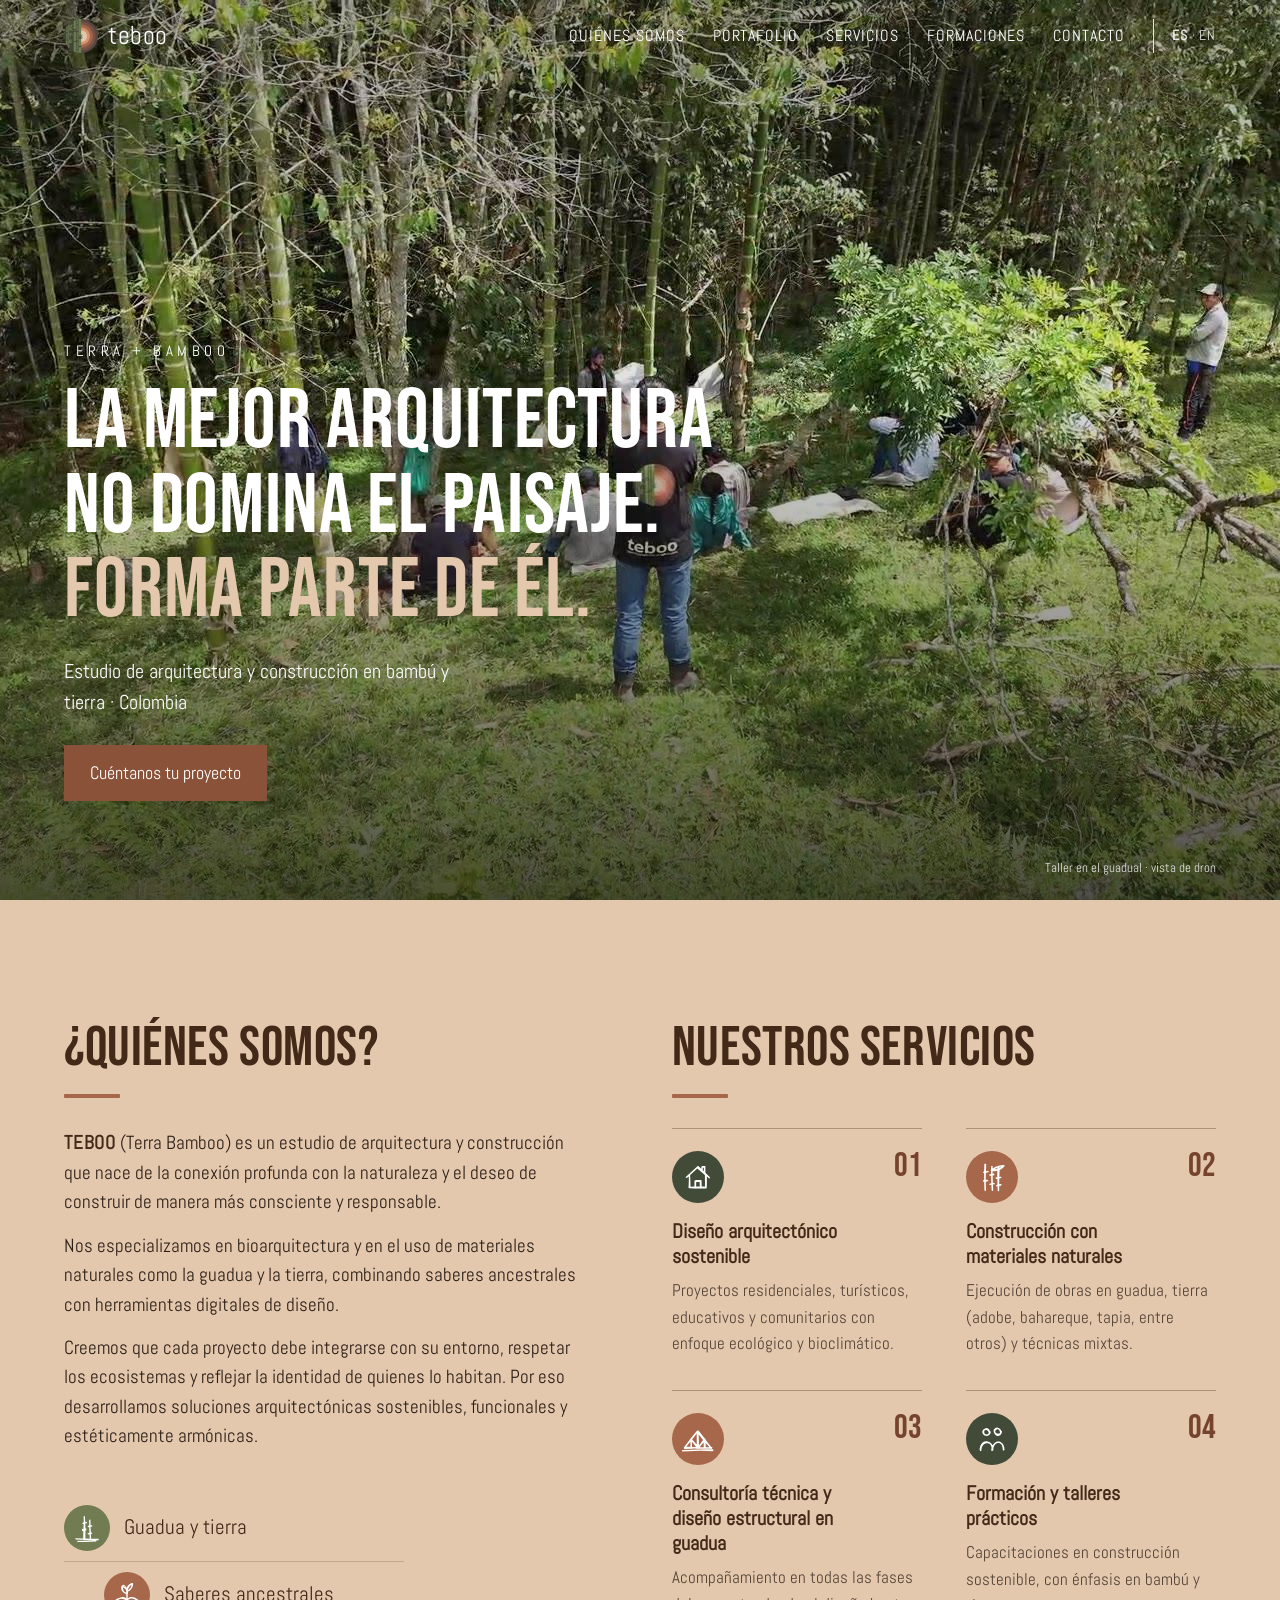
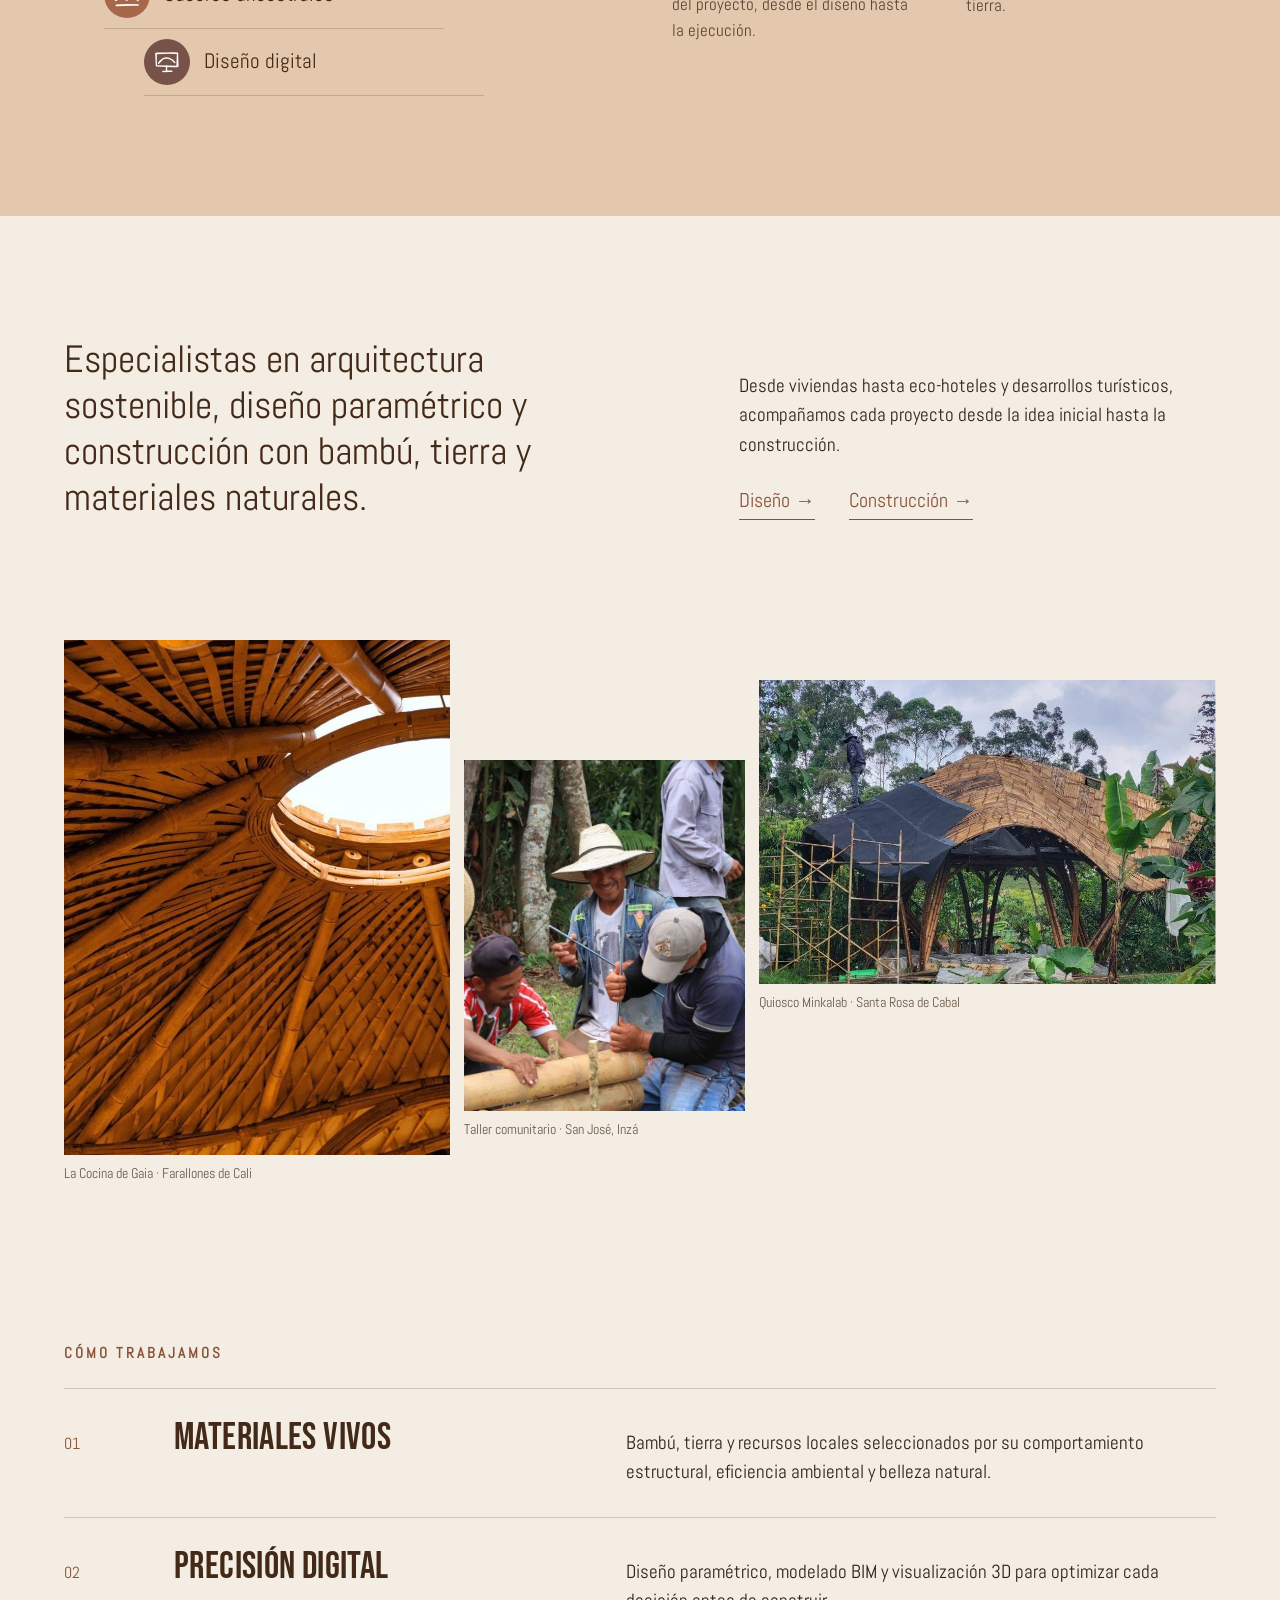
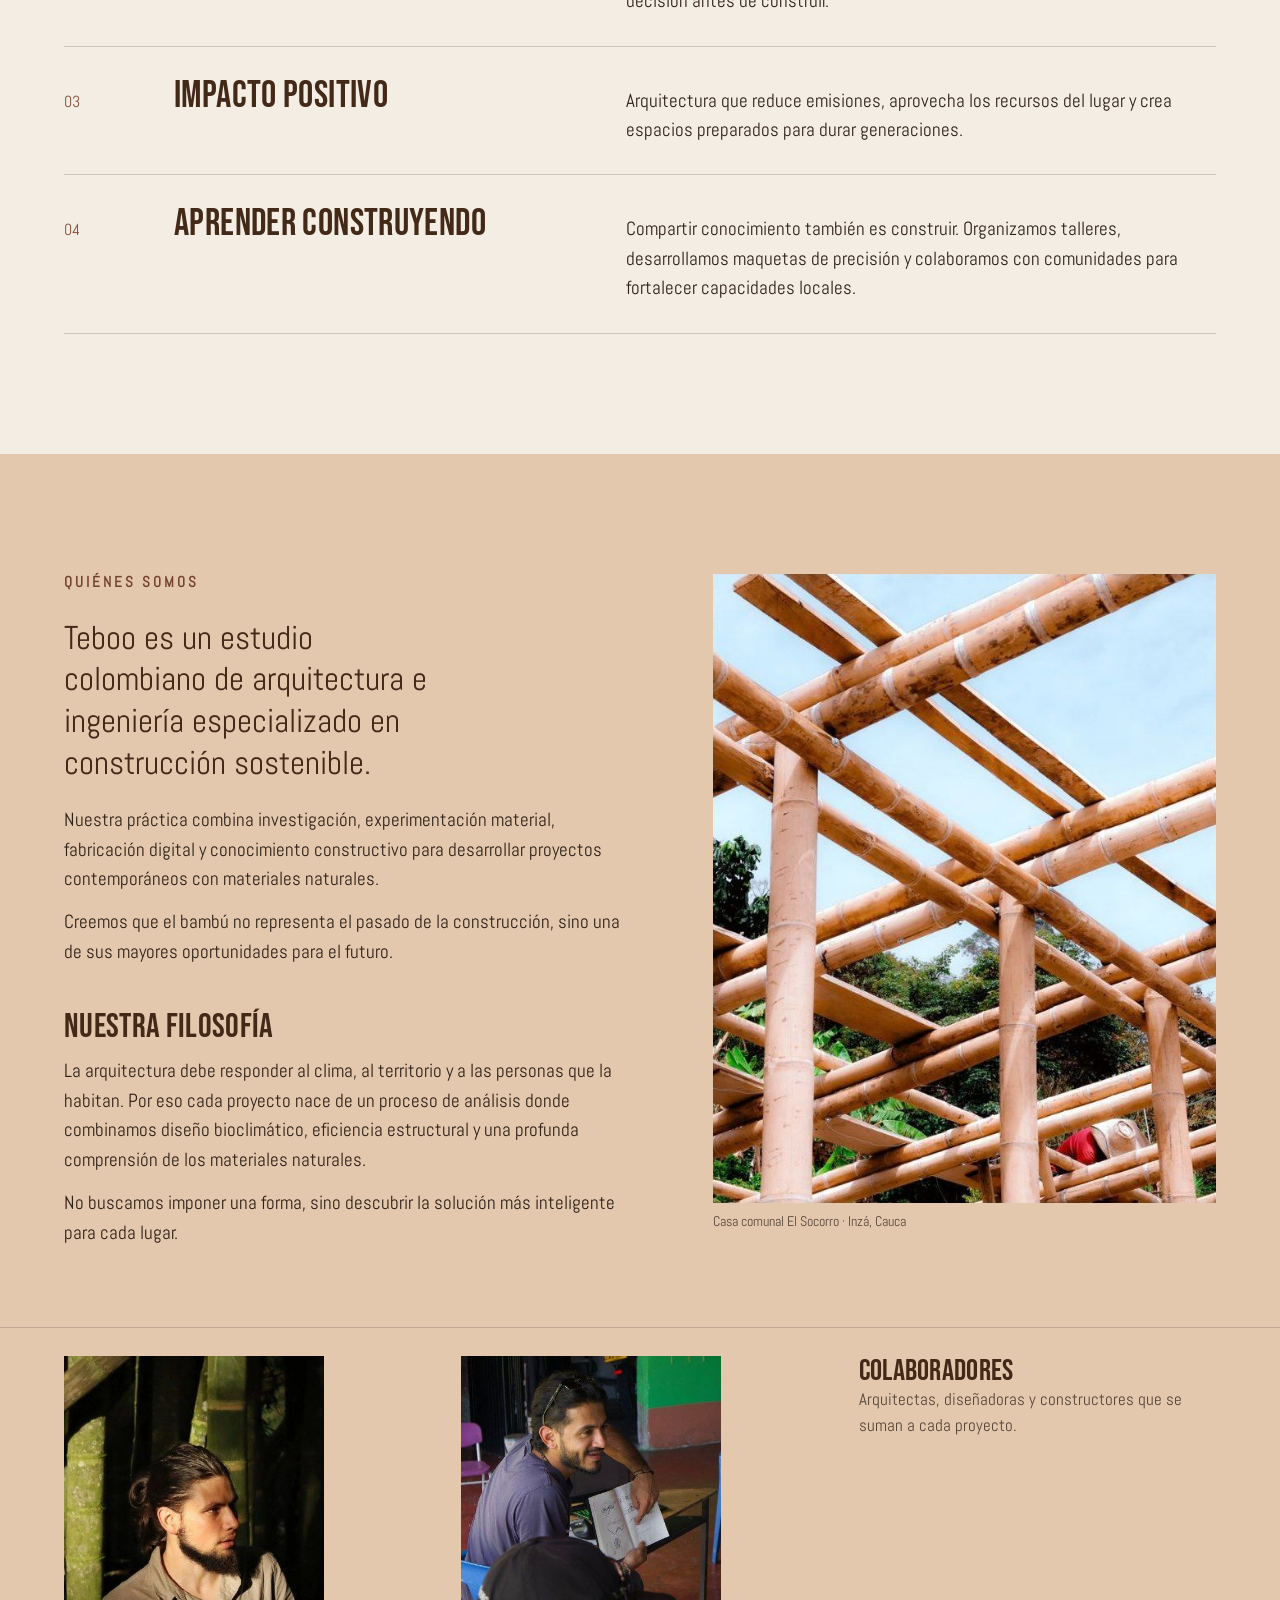
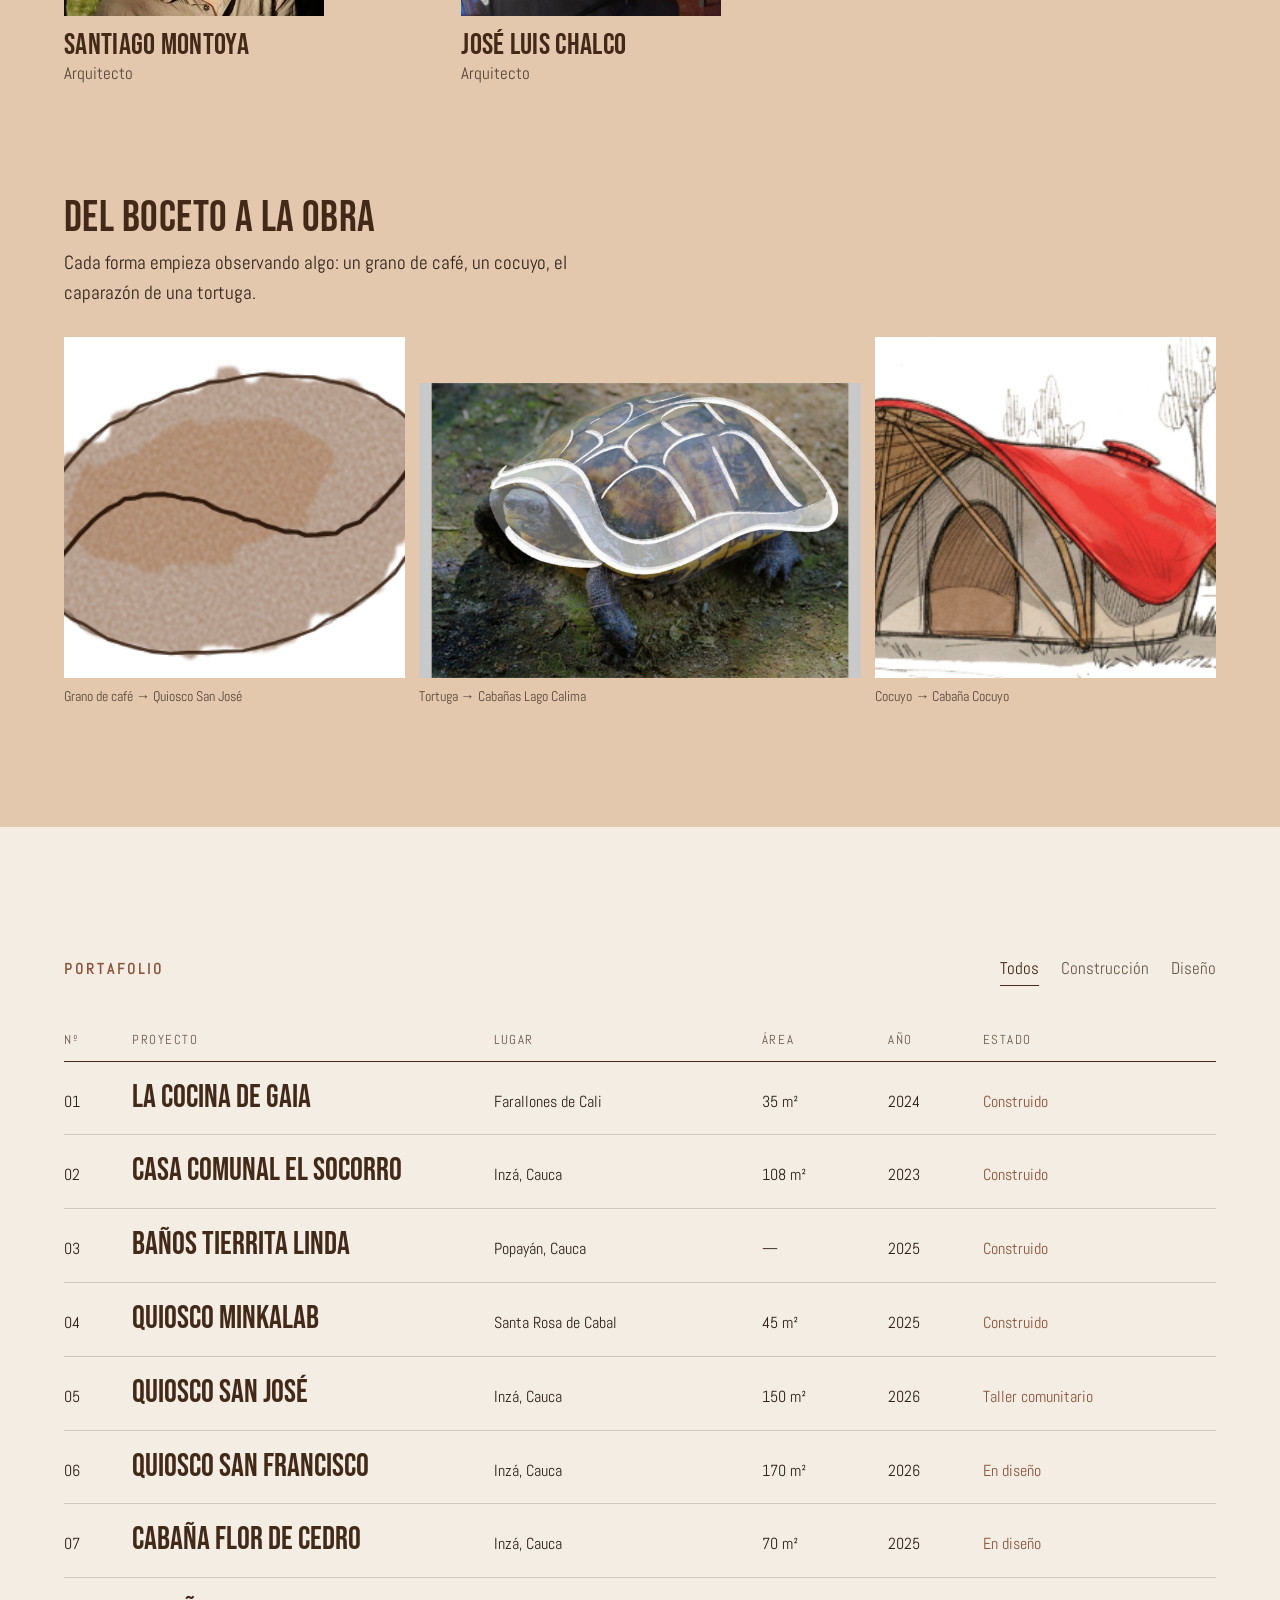
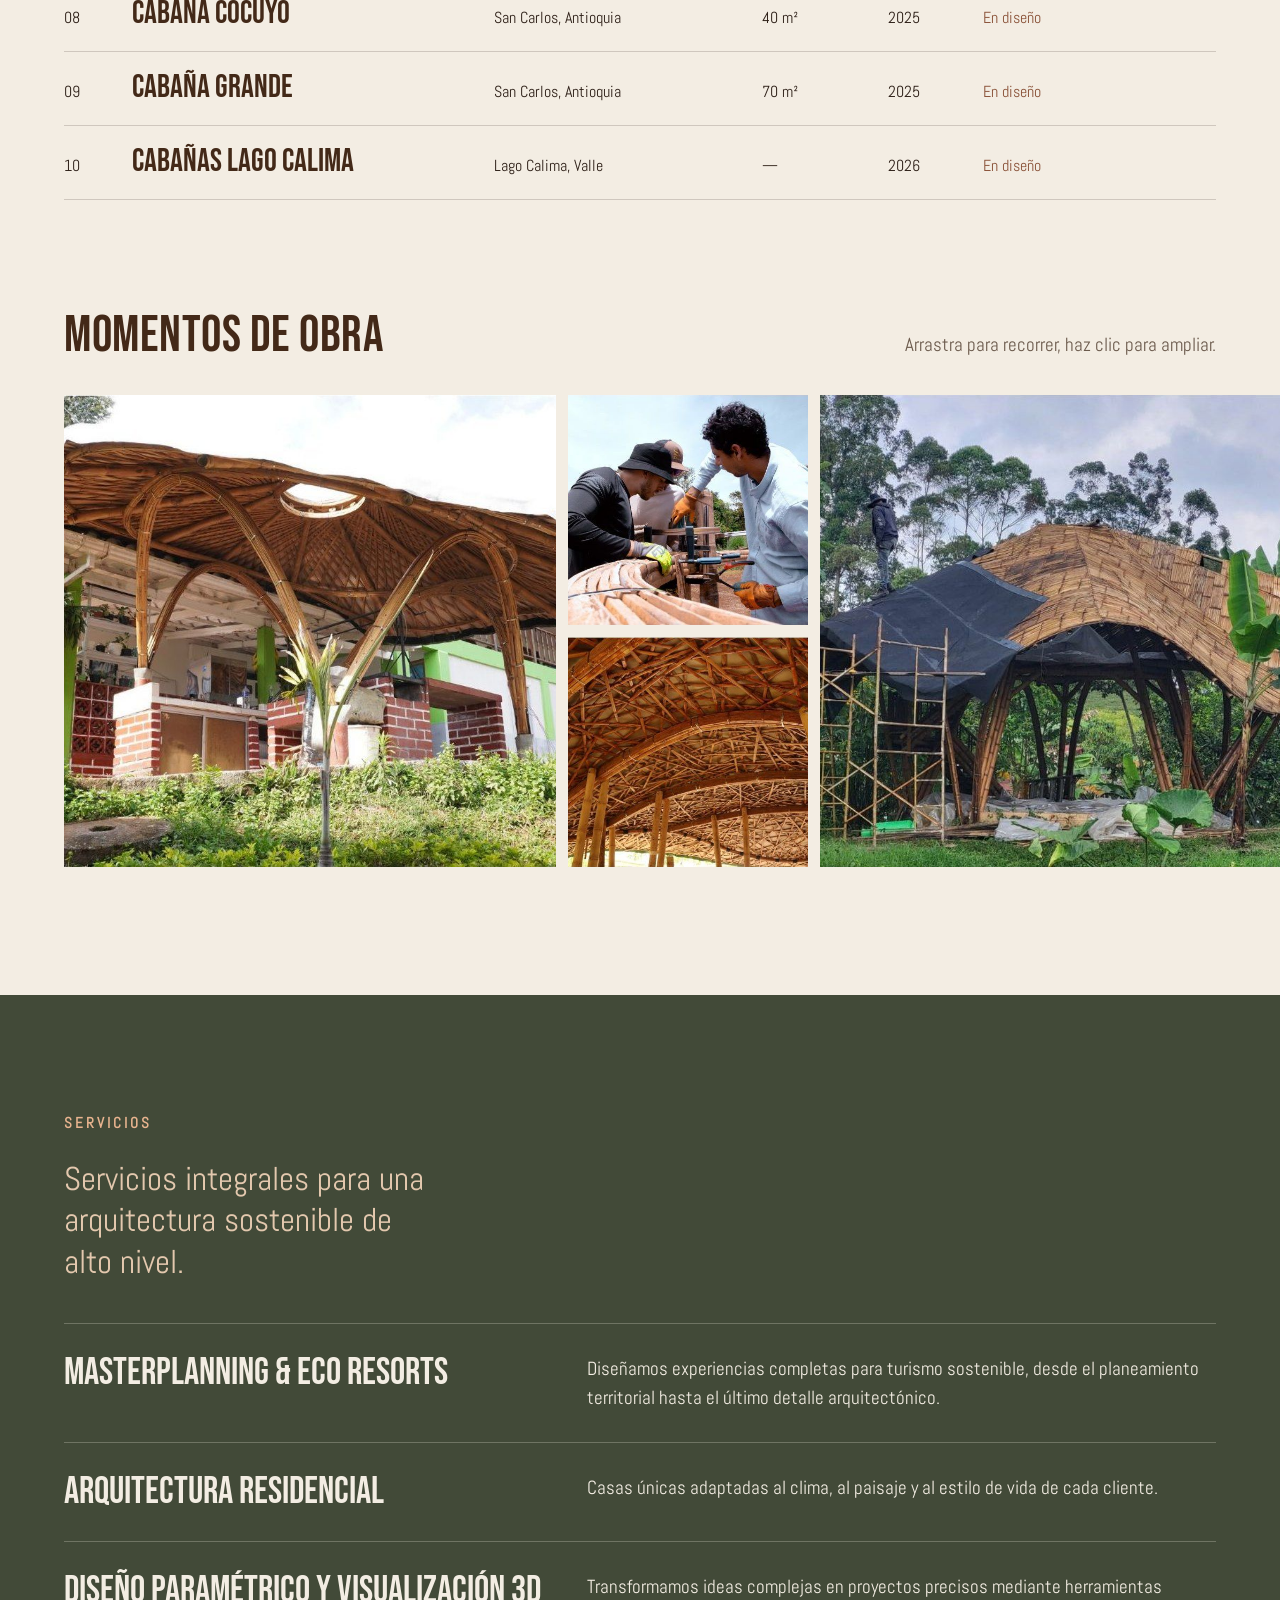
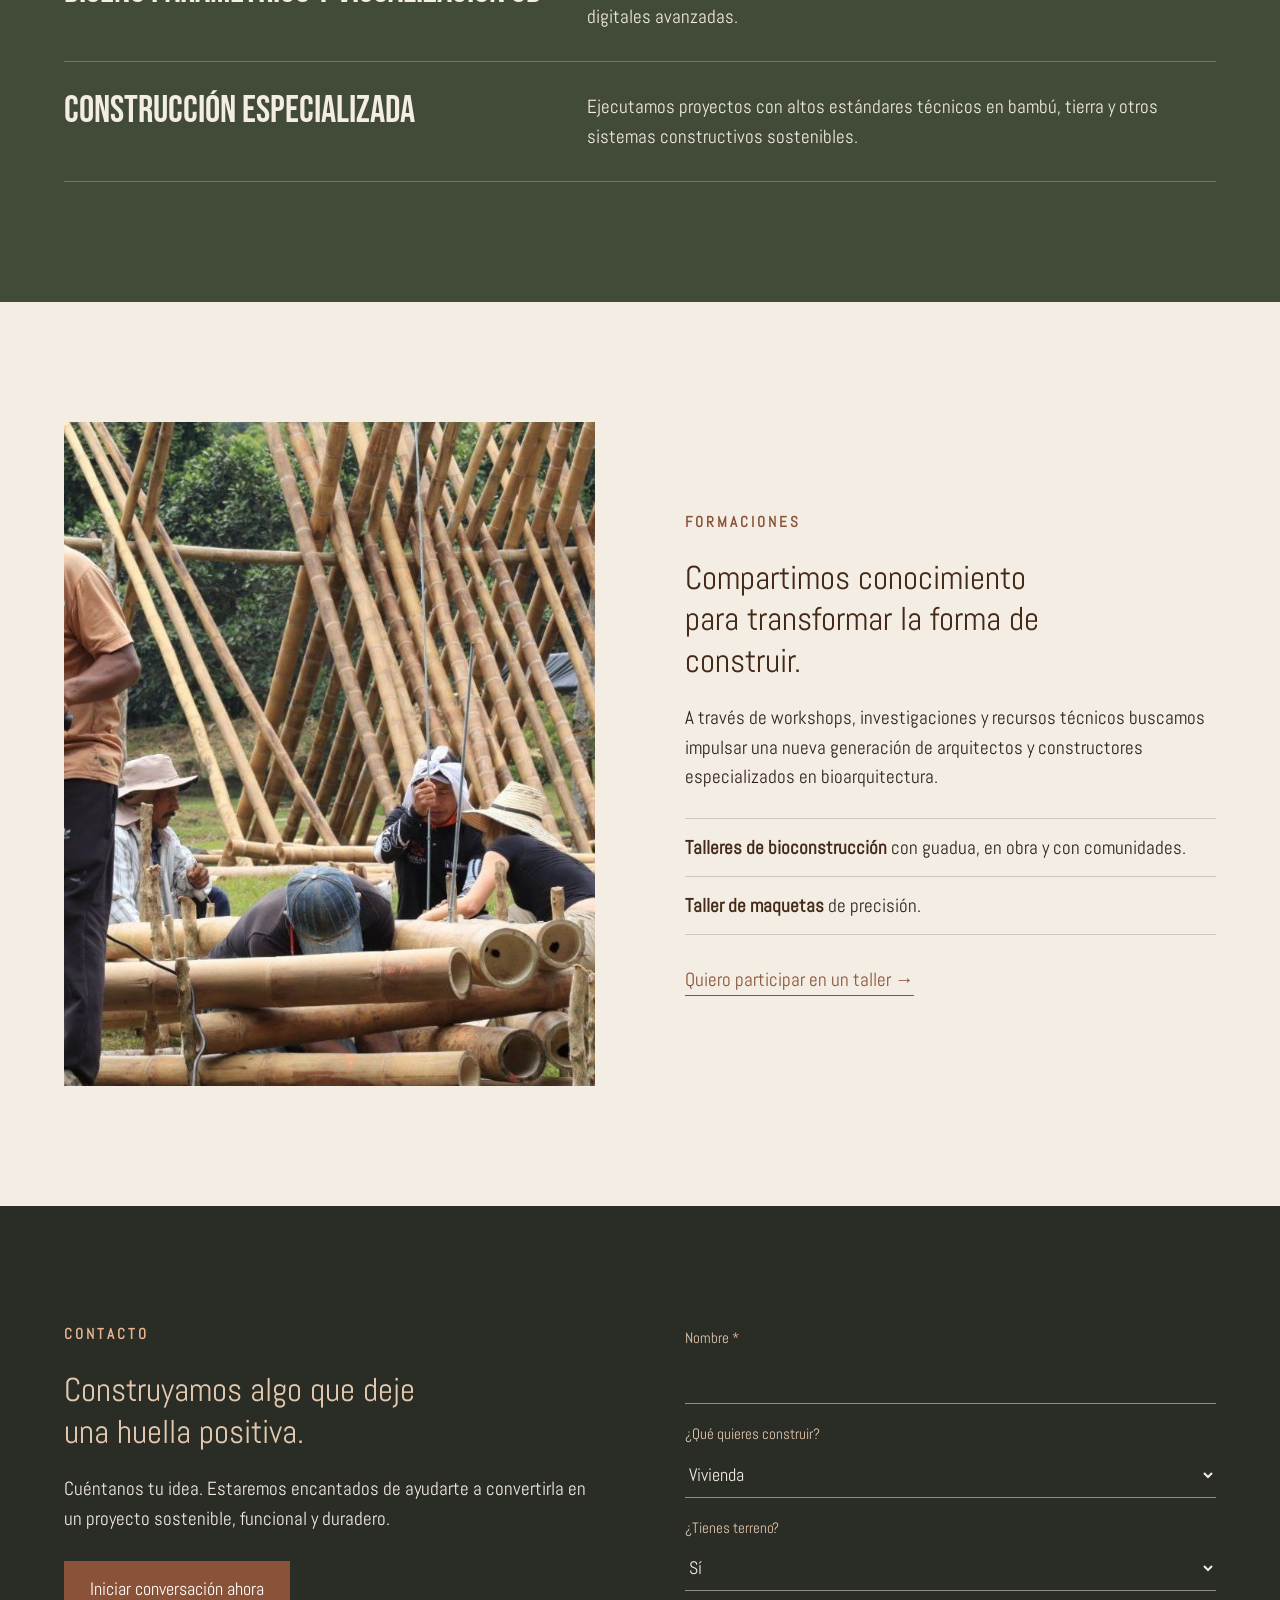
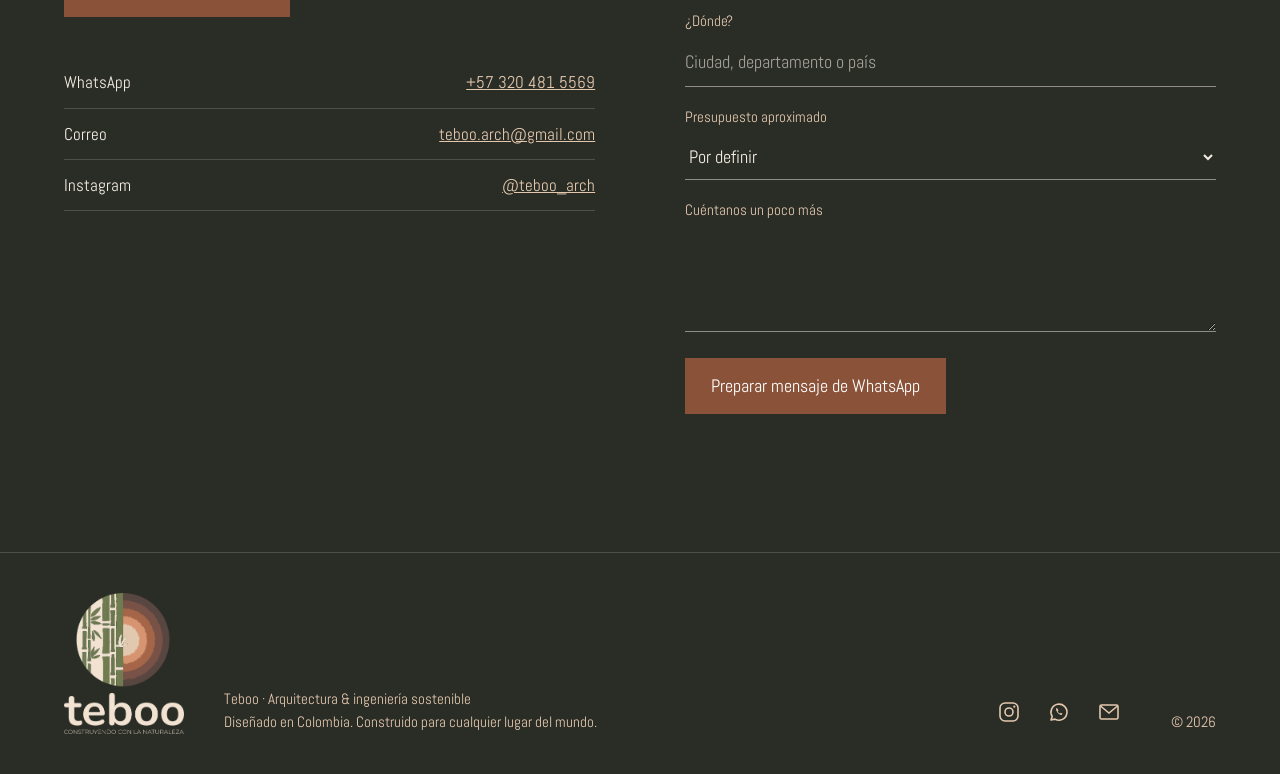
==== commit 2c57b184: "Sección ¿Quiénes somos? + Nuestros servicios bajo la portada, con iconos dibujados a mano (ES/EN) Co" ====
--- a/index.html
+++ b/index.html
@@ -31,6 +31,18 @@
  </div>
  <p class="credit">Taller en el guadual · vista de dron</p>
 </section>
+
+<section class="presenta" aria-labelledby="ab-t"><div class="wrap pr-grid">
+ <div class="pr-l">
+  <h2 id="ab-t">¿Quiénes somos?</h2>
+  <p><b>TEBOO</b> (Terra Bamboo) es un estudio de arquitectura y construcción que nace de la conexión profunda con la naturaleza y el deseo de construir de manera más consciente y responsable.</p><p>Nos especializamos en bioarquitectura y en el uso de materiales naturales como la guadua y la tierra, combinando saberes ancestrales con herramientas digitales de diseño.</p><p>Creemos que cada proyecto debe integrarse con su entorno, respetar los ecosistemas y reflejar la identidad de quienes lo habitan. Por eso desarrollamos soluciones arquitectónicas sostenibles, funcionales y estéticamente armónicas.</p>
+  <ul class="keys"><li class="k1"><span class="kd"><svg class="ic" viewBox="0 0 100 100" aria-hidden="true"><path d="M48.5 28.7 L50.1 29.7 L50.4 31.5 L50.0 32.4 L48.5 33.4 L43.8 34.3 L44.4 51.4 L46.3 51.3 L47.1 51.7 L48.1 53.2 L48.1 54.2 L47.1 55.6 L47.7 56.5 L47.4 57.7 L44.5 58.8 L44.1 87.7 L59.8 88.3 L58.9 72.0 L53.9 72.8 L52.3 71.8 L52.0 70.0 L53.0 68.5 L58.6 67.1 L57.8 46.7 L54.9 47.3 L53.7 47.1 L53.0 46.1 L53.0 44.5 L53.1 43.6 L54.1 42.1 L57.7 41.3 L57.6 22.4 L58.3 20.7 L60.0 20.0 L61.7 20.7 L62.4 22.4 L62.5 40.6 L67.3 40.1 L68.2 40.5 L69.1 42.1 L69.1 43.0 L68.0 44.5 L62.7 45.8 L63.7 66.1 L66.7 65.7 L68.2 66.8 L68.6 67.6 L68.6 68.6 L67.5 70.1 L64.0 71.0 L64.6 88.4 L90.0 88.8 L91.7 89.5 L92.2 90.2 L92.2 92.1 L90.9 93.4 L90.0 93.6 L82.4 93.7 L83.7 94.9 L83.9 95.8 L83.7 97.5 L82.3 98.6 L33.3 100.3 L16.3 100.4 L15.0 99.1 L14.9 98.0 L15.5 96.4 L17.2 95.7 L39.5 95.3 L76.6 93.7 L43.8 92.5 L43.2 93.4 L41.5 94.0 L40.6 93.8 L39.4 92.6 L38.7 93.3 L37.5 93.3 L36.5 92.1 L10.7 91.3 L9.8 91.1 L8.5 89.8 L8.4 87.9 L9.8 86.7 L10.7 86.5 L36.4 87.3 L36.9 60.3 L33.8 60.9 L32.6 60.7 L32.0 59.1 L33.1 57.8 L32.1 57.0 L31.8 55.2 L32.8 53.7 L37.2 52.7 L37.9 35.4 L35.3 35.7 L34.4 35.4 L33.4 33.8 L33.5 32.9 L34.5 31.4 L38.1 30.5 L38.4 22.2 L37.9 9.7 L38.0 8.8 L39.2 7.4 L41.1 7.4 L42.4 8.6 L42.7 9.5 L43.6 29.5 Z" fill="currentColor"/></svg></span>Guadua y tierra</li><li class="k2"><span class="kd"><svg class="ic" viewBox="0 0 100 100" aria-hidden="true"><path d="M53.6 37.9 L53.9 42.0 L53.6 45.3 L53.0 47.6 L52.3 48.2 L52.9 62.1 L57.3 59.2 L62.2 57.4 L67.5 56.8 L72.9 57.7 L79.0 60.1 L87.8 65.6 L90.7 68.0 L90.9 69.5 L92.2 70.9 L92.0 72.1 L91.0 72.8 L89.8 72.6 L82.4 68.0 L73.8 64.1 L68.2 62.5 L63.4 62.1 L58.2 64.2 L54.6 66.9 L51.2 70.4 L49.5 71.2 L48.6 71.1 L43.1 67.0 L39.3 65.1 L35.2 63.9 L30.8 63.6 L25.9 64.2 L20.5 65.9 L12.8 70.9 L11.2 71.0 L9.3 72.1 L7.5 71.7 L6.8 71.0 L6.5 69.2 L6.8 68.4 L14.3 63.5 L20.9 60.6 L30.5 57.9 L35.6 57.2 L40.3 57.8 L44.5 59.6 L47.6 62.1 L47.3 47.3 L40.8 43.9 L36.5 40.6 L32.2 35.8 L30.2 31.6 L29.2 25.2 L29.5 22.1 L30.9 17.4 L32.3 16.0 L34.1 16.1 L35.0 13.6 L36.9 13.2 L41.3 15.5 L44.0 17.6 L47.0 21.0 L48.9 24.3 L52.7 17.4 L58.4 11.4 L66.0 6.8 L67.1 6.7 L68.1 7.5 L70.3 7.3 L71.7 8.5 L71.8 13.0 L70.9 18.1 L68.5 24.0 L65.9 27.9 L62.7 31.4 L59.3 34.4 Z M47.0 33.7 L45.2 30.7 L42.4 27.5 L36.2 22.6 L36.3 28.9 L37.4 33.0 L38.5 35.5 L39.2 36.6 L42.0 38.9 L47.2 42.0 Z M52.8 32.9 L57.5 29.7 L62.1 25.0 L64.6 20.5 L65.8 14.2 L61.6 17.4 L58.1 21.2 L55.2 25.8 Z M37.2 16.9 L37.0 17.6 L44.3 22.7 L42.8 20.9 Z M89.3 83.0 L91.7 84.2 L92.4 85.9 L91.7 87.6 L90.0 88.2 L63.7 88.4 L11.3 90.4 L9.5 89.7 L8.8 88.0 L10.2 84.5 L11.3 84.0 L53.9 82.4 Z" fill="currentColor"/></svg></span>Saberes ancestrales</li><li class="k3"><span class="kd"><svg class="ic" viewBox="0 0 100 100" aria-hidden="true"><path d="M12.4 17.6 L12.9 16.5 L14.0 16.0 L39.2 16.4 L70.3 15.5 L88.8 16.1 L89.6 16.6 L90.2 18.4 L89.9 25.0 L91.4 66.1 L90.5 67.0 L88.4 67.1 L87.9 67.9 L86.2 68.6 L68.5 68.6 L50.9 67.9 L50.4 80.8 L68.1 80.4 L69.0 81.3 L69.5 82.8 L68.8 84.5 L67.2 85.3 L49.4 85.9 L48.9 87.2 L47.8 87.6 L46.7 87.1 L46.2 86.0 L34.2 86.2 L33.4 85.7 L32.6 84.1 L33.3 82.3 L34.0 81.8 L35.6 81.3 L45.6 81.0 L46.1 67.6 L12.2 66.3 L10.5 65.6 L10.0 64.9 L7.7 19.4 L8.4 17.7 L9.2 17.2 L10.1 17.0 Z M55.0 20.5 L13.7 22.4 L13.7 45.7 L14.5 61.5 L46.4 62.3 L47.0 61.4 L48.7 60.7 L50.4 61.5 L50.9 62.4 L83.7 63.7 L84.0 47.1 L85.3 21.3 Z M31.6 45.1 L22.6 55.6 L20.3 57.0 L19.3 57.0 L17.8 55.9 L17.5 54.1 L19.9 50.4 L24.4 45.0 L29.0 40.7 L33.7 37.4 L38.8 34.9 L47.0 33.2 L55.3 33.9 L63.6 37.1 L69.0 40.6 L74.4 45.0 L79.9 50.6 L80.5 52.3 L79.8 54.0 L78.1 54.6 L77.2 54.4 L68.7 46.3 L63.7 42.7 L58.8 40.1 L51.8 38.1 L47.2 38.0 L40.6 39.4 L36.2 41.5 Z" fill="currentColor"/></svg></span>Diseño digital</li></ul>
+ </div>
+ <div class="pr-r">
+  <h2>Nuestros servicios</h2>
+  <ol class="svc"><li><span class="sn">01</span><span class="si"><svg class="ic" viewBox="0 0 100 100" aria-hidden="true"><path d="M73.1 36.8 L86.8 49.7 L87.6 51.4 L86.6 53.7 L84.9 54.3 L77.8 48.7 L77.7 71.8 L77.2 84.3 L76.7 85.4 L75.6 85.8 L60.0 86.1 L58.6 86.7 L57.0 86.1 L42.7 86.0 L41.6 86.4 L40.1 85.9 L24.3 85.4 L20.8 84.7 L20.4 83.6 L21.4 58.7 L21.0 48.2 L17.1 51.8 L15.4 52.4 L14.4 52.1 L13.4 52.9 L11.7 52.5 L11.3 51.3 L11.8 50.2 L49.2 15.8 L51.0 15.8 L51.7 16.3 L60.2 24.5 L60.5 18.0 L62.9 15.9 L71.5 15.5 L72.6 16.0 L73.1 17.2 Z M25.4 44.1 L26.2 59.8 L26.6 80.5 L38.9 80.0 L38.8 61.9 L40.1 60.6 L41.6 60.4 L43.0 59.6 L52.9 59.3 L59.5 59.2 L61.0 60.1 L61.5 79.5 L72.0 79.4 L71.5 43.5 L47.9 23.3 Z M65.0 29.1 L68.3 32.3 L68.3 21.2 L65.1 21.3 Z M55.8 79.6 L55.1 65.3 L44.5 65.3 L44.1 79.9 Z" fill="currentColor"/></svg></span><h3>Diseño arquitectónico sostenible</h3><p>Proyectos residenciales, turísticos, educativos y comunitarios con enfoque ecológico y bioclimático.</p></li><li><span class="sn">02</span><span class="si"><svg class="ic" viewBox="0 0 100 100" aria-hidden="true"><path d="M21.9 34.9 L22.6 33.9 L25.4 32.8 L26.0 9.5 L27.3 8.3 L31.0 8.6 L32.0 10.1 L31.2 31.8 L37.9 30.7 L39.5 31.7 L39.8 33.5 L39.4 34.4 L37.9 35.4 L31.0 36.7 L30.3 58.8 L35.1 58.3 L37.4 59.4 L38.3 61.0 L38.3 61.9 L37.2 63.4 L30.4 64.5 L31.2 90.7 L29.7 94.0 L28.6 94.5 L27.1 93.5 L26.4 90.9 L25.6 65.1 L23.0 64.7 L22.3 64.0 L21.7 61.7 L22.5 60.1 L25.5 59.5 L25.3 37.7 L24.4 37.7 L22.5 36.6 Z M55.0 39.2 L56.2 39.5 L57.7 41.2 L57.9 43.0 L56.8 44.5 L52.0 45.3 L52.7 68.8 L56.6 68.2 L58.1 69.2 L58.5 71.0 L57.7 72.5 L52.9 73.7 L53.6 91.3 L53.0 93.0 L51.3 94.1 L49.6 93.1 L48.8 91.5 L48.1 74.6 L43.5 75.3 L42.6 74.9 L41.6 73.4 L42.0 71.6 L42.6 71.0 L47.9 69.7 L47.2 45.9 L43.3 46.2 L42.5 45.8 L41.6 44.2 L41.7 43.2 L42.9 41.4 L47.1 40.5 L47.1 31.7 L46.1 30.5 L46.0 29.6 L47.1 27.5 L47.4 16.2 L48.3 15.3 L49.7 15.1 L51.4 15.9 L51.9 16.7 L52.0 23.4 L60.9 18.2 L71.3 14.6 L78.7 13.1 L86.3 12.5 L87.2 12.6 L89.1 14.2 L89.6 15.3 L89.1 16.4 L85.3 20.3 L79.9 24.7 L73.8 28.2 L73.0 49.5 L77.6 49.2 L79.1 50.2 L79.4 52.0 L78.4 53.5 L72.8 54.8 L72.4 72.4 L78.1 71.6 L79.6 72.7 L79.9 74.5 L79.5 75.4 L77.4 77.1 L72.4 78.3 L72.4 92.1 L71.7 93.8 L71.0 94.3 L69.1 94.3 L67.8 93.0 L67.6 79.2 L64.1 79.8 L62.8 78.5 L63.1 77.3 L63.8 76.7 L64.1 74.7 L64.8 74.0 L67.4 73.3 L66.6 56.0 L64.2 56.2 L63.3 55.9 L60.7 53.3 L61.4 51.6 L66.5 50.6 L66.5 30.7 L59.3 31.8 L51.9 31.7 L51.9 39.7 Z M61.5 23.3 L57.6 26.1 L66.7 24.3 L66.9 22.5 L67.8 21.6 L69.2 21.8 L69.5 20.0 Z M72.8 19.1 L73.9 20.4 L74.0 21.3 L79.4 17.9 L77.6 18.1 Z" fill="currentColor"/></svg></span><h3>Construcción con materiales naturales</h3><p>Ejecución de obras en guadua, tierra (adobe, bahareque, tapia, entre otros) y técnicas mixtas.</p></li><li><span class="sn">03</span><span class="si"><svg class="ic" viewBox="0 0 100 100" aria-hidden="true"><path d="M27.1 80.4 L7.4 81.1 L6.5 80.3 L5.6 76.5 L25.9 49.9 L26.6 48.3 L27.7 47.7 L46.0 25.3 L48.3 24.4 L49.9 23.0 L51.5 23.5 L70.4 47.6 L71.4 47.6 L73.2 48.9 L73.8 52.0 L89.5 72.5 L92.0 75.3 L94.4 76.0 L95.1 77.7 L93.5 80.7 L91.8 81.3 L89.9 80.2 L50.5 80.3 L49.3 81.1 L48.2 80.9 L47.5 80.2 L39.1 79.9 L30.0 80.3 L28.5 81.3 Z M13.4 74.0 L26.4 74.5 L26.1 58.3 L20.9 64.7 Z M31.3 74.8 L43.8 75.3 L30.9 58.0 L31.1 66.2 Z M55.3 75.6 L68.0 75.7 L67.3 59.9 Z M74.1 62.4 L74.4 75.7 L85.7 75.5 L80.0 69.1 Z M31.6 51.4 L46.1 67.5 L45.9 33.0 Z M52.1 36.2 L53.2 70.3 L65.8 52.8 Z M1.5 89.0 L0.2 87.7 L0.1 85.9 L1.4 84.6 L2.3 84.4 L69.0 82.1 L96.0 82.4 L97.6 83.2 L98.3 84.9 L97.5 86.6 L96.5 87.1 L96.0 88.1 L94.9 88.5 L58.5 87.1 Z" fill="currentColor"/></svg></span><h3>Consultoría técnica y diseño estructural en guadua</h3><p>Acompañamiento en todas las fases del proyecto, desde el diseño hasta la ejecución.</p></li><li><span class="sn">04</span><span class="si"><svg class="ic" viewBox="0 0 100 100" aria-hidden="true"><path d="M77.4 21.4 L78.6 24.3 L79.9 24.5 L81.1 25.9 L81.0 28.9 L80.4 30.9 L77.1 36.8 L75.5 38.4 L72.1 40.2 L68.5 40.7 L66.6 40.4 L62.6 38.7 L59.6 35.9 L56.9 31.9 L55.3 28.3 L54.9 24.1 L56.0 20.1 L58.6 16.9 L62.2 14.9 L66.4 14.3 L70.7 15.3 L74.4 17.7 Z M73.8 31.8 L75.6 29.8 L74.8 29.0 L73.2 23.7 L71.3 21.3 L68.9 19.8 L66.6 19.2 L62.9 21.2 L61.1 23.6 L60.2 26.5 L60.4 28.1 L61.9 30.4 L64.3 32.2 L67.1 33.2 L70.0 33.3 Z M43.5 25.8 L45.0 26.1 L46.2 27.5 L45.4 32.2 L42.9 36.2 L39.7 38.6 L37.3 39.7 L32.9 40.4 L30.7 40.2 L26.9 39.0 L23.0 36.1 L21.7 34.4 L20.1 30.9 L19.8 26.3 L21.2 22.4 L24.0 19.3 L29.9 16.5 L33.7 16.0 L37.4 17.0 L40.5 19.3 L42.6 22.5 Z M39.5 32.8 L39.9 31.5 L38.9 27.4 L37.4 24.9 L35.3 23.1 L32.7 22.0 L30.1 21.8 L26.6 23.4 L25.7 26.0 L25.6 29.2 L26.5 32.2 L27.7 33.9 L30.2 35.2 L33.1 35.6 L36.0 35.1 Z M48.2 75.1 L46.2 69.4 L43.2 66.0 L41.6 64.8 L37.9 63.1 L32.0 62.9 L26.1 65.4 L22.6 68.5 L21.1 70.5 L18.6 75.6 L17.1 82.0 L16.8 85.8 L16.0 87.5 L14.2 88.0 L13.3 87.8 L12.6 87.2 L12.0 85.3 L11.2 84.3 L11.4 79.6 L13.1 72.5 L14.5 69.2 L17.8 64.2 L20.0 61.9 L24.4 58.9 L27.1 57.8 L32.2 56.9 L37.3 57.5 L44.3 60.8 L48.5 64.6 L51.8 69.8 L57.1 62.9 L61.8 59.5 L66.4 57.9 L69.3 57.6 L74.0 58.2 L76.4 59.1 L79.0 60.6 L82.8 64.1 L86.2 69.9 L88.4 76.2 L89.1 84.2 L86.9 86.1 L85.1 86.1 L84.3 85.6 L83.5 83.9 L83.5 80.2 L82.4 73.9 L80.4 69.1 L77.7 65.7 L72.8 62.8 L68.8 62.4 L65.6 63.0 L62.2 64.9 L59.0 67.9 L56.4 72.3 L55.3 74.9 L54.3 79.6 L54.3 84.9 L52.2 87.3 L50.3 87.1 L49.1 87.5 L47.7 86.4 L47.9 81.9 L48.6 77.7 Z" fill="currentColor"/></svg></span><h3>Formación y talleres prácticos</h3><p>Capacitaciones en construcción sostenible, con énfasis en bambú y tierra.</p></li></ol>
+ </div>
+</div></section>
 
 <section class="intro wrap">
  <p class="lede">Especialistas en arquitectura sostenible, diseño paramétrico y construcción con bambú, tierra y materiales naturales.</p>
--- a/style.css
+++ b/style.css
@@ -244,3 +244,30 @@
   .b-item{transition:none;opacity:1;transform:none}
   .lightbox,.lightbox figure{animation:none}
 }
+
+/* presentación bajo la portada (¿Quiénes somos? + servicios, del portafolio) */
+.presenta{background:var(--sand)}
+.pr-grid{display:grid;grid-template-columns:1fr 1.05fr;gap:7vw;align-items:start}
+.presenta h2{font-size:clamp(44px,4.4vw,64px);color:var(--brown)}
+.presenta h2::after{content:"";display:block;width:56px;height:4px;background:var(--terra);margin:18px 0 30px;border-radius:1px}
+.presenta p{color:var(--text)}
+.presenta p b{color:var(--brown);letter-spacing:.04em}
+.keys{list-style:none;margin-top:44px}
+.keys li{display:flex;align-items:center;gap:14px;font-size:21px;color:var(--brown);padding:10px 0;border-bottom:1px solid rgba(67,41,24,.2);max-width:340px}
+.keys .k2{margin-left:40px}.keys .k3{margin-left:80px}
+.kd{flex:0 0 46px;height:46px;border-radius:50%;display:grid;place-items:center;color:#fff}
+.k1 .kd{background:var(--olive)}.k2 .kd{background:var(--terra)}.k3 .kd{background:#775248}
+.kd .ic{width:28px;height:28px}
+.svc{list-style:none;display:grid;grid-template-columns:1fr 1fr;column-gap:44px}
+.svc li{position:relative;border-top:1px solid rgba(67,41,24,.35);padding:22px 0 34px}
+.sn{position:absolute;right:0;top:20px;font-family:"Bebas Neue",sans-serif;font-size:34px;color:var(--terra-t-sand);line-height:1}
+.si{display:grid;place-items:center;width:52px;height:52px;border-radius:50%;background:var(--forest);color:#fff;margin-bottom:16px}
+.svc li:nth-child(2) .si,.svc li:nth-child(3) .si{background:var(--terra)}
+.si .ic{width:32px;height:32px}
+.svc h3{font-family:Abel,sans-serif;font-weight:700;font-size:20px;line-height:1.25;letter-spacing:0;color:var(--brown);margin-bottom:8px;padding-right:44px}
+.svc p{font-size:17px;color:var(--muted-sand)}
+@media (max-width:900px){
+  .pr-grid{grid-template-columns:1fr;gap:70px}
+  .svc{grid-template-columns:1fr}
+  .keys .k2{margin-left:24px}.keys .k3{margin-left:48px}
+}
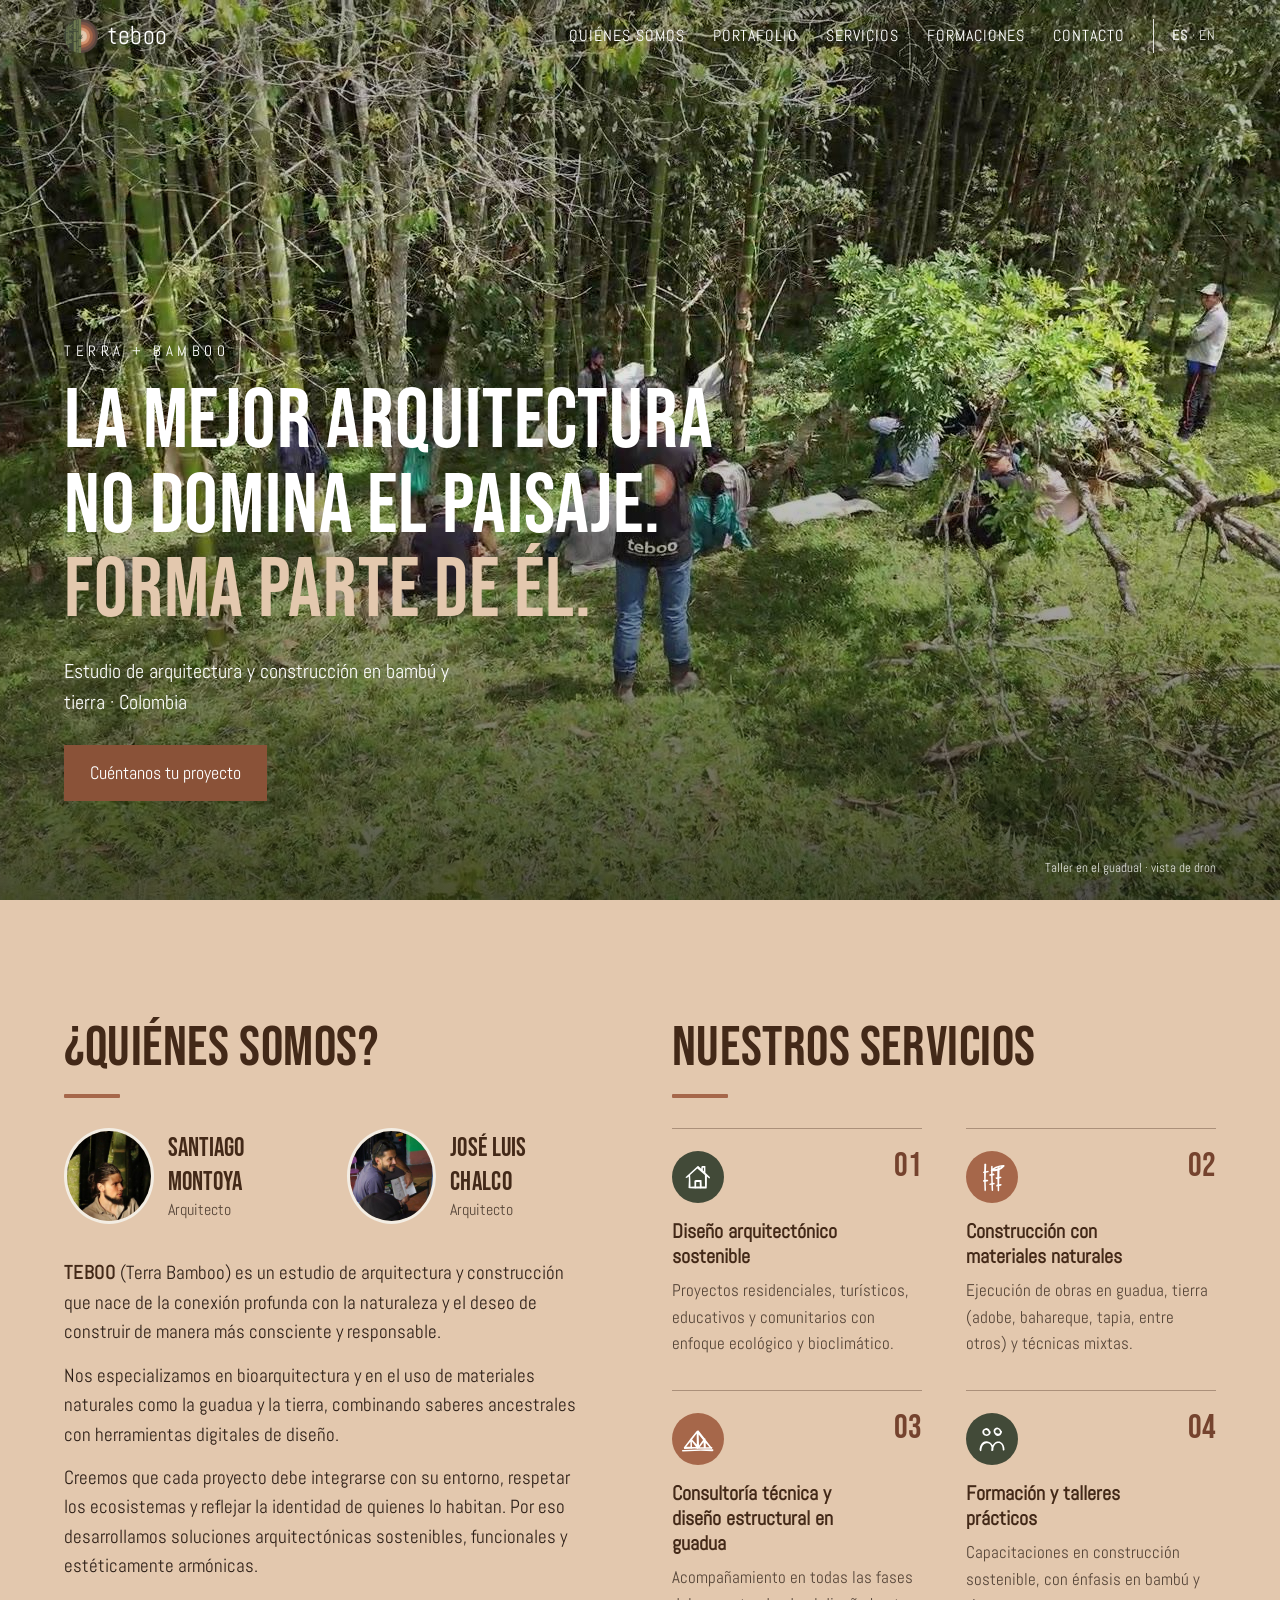
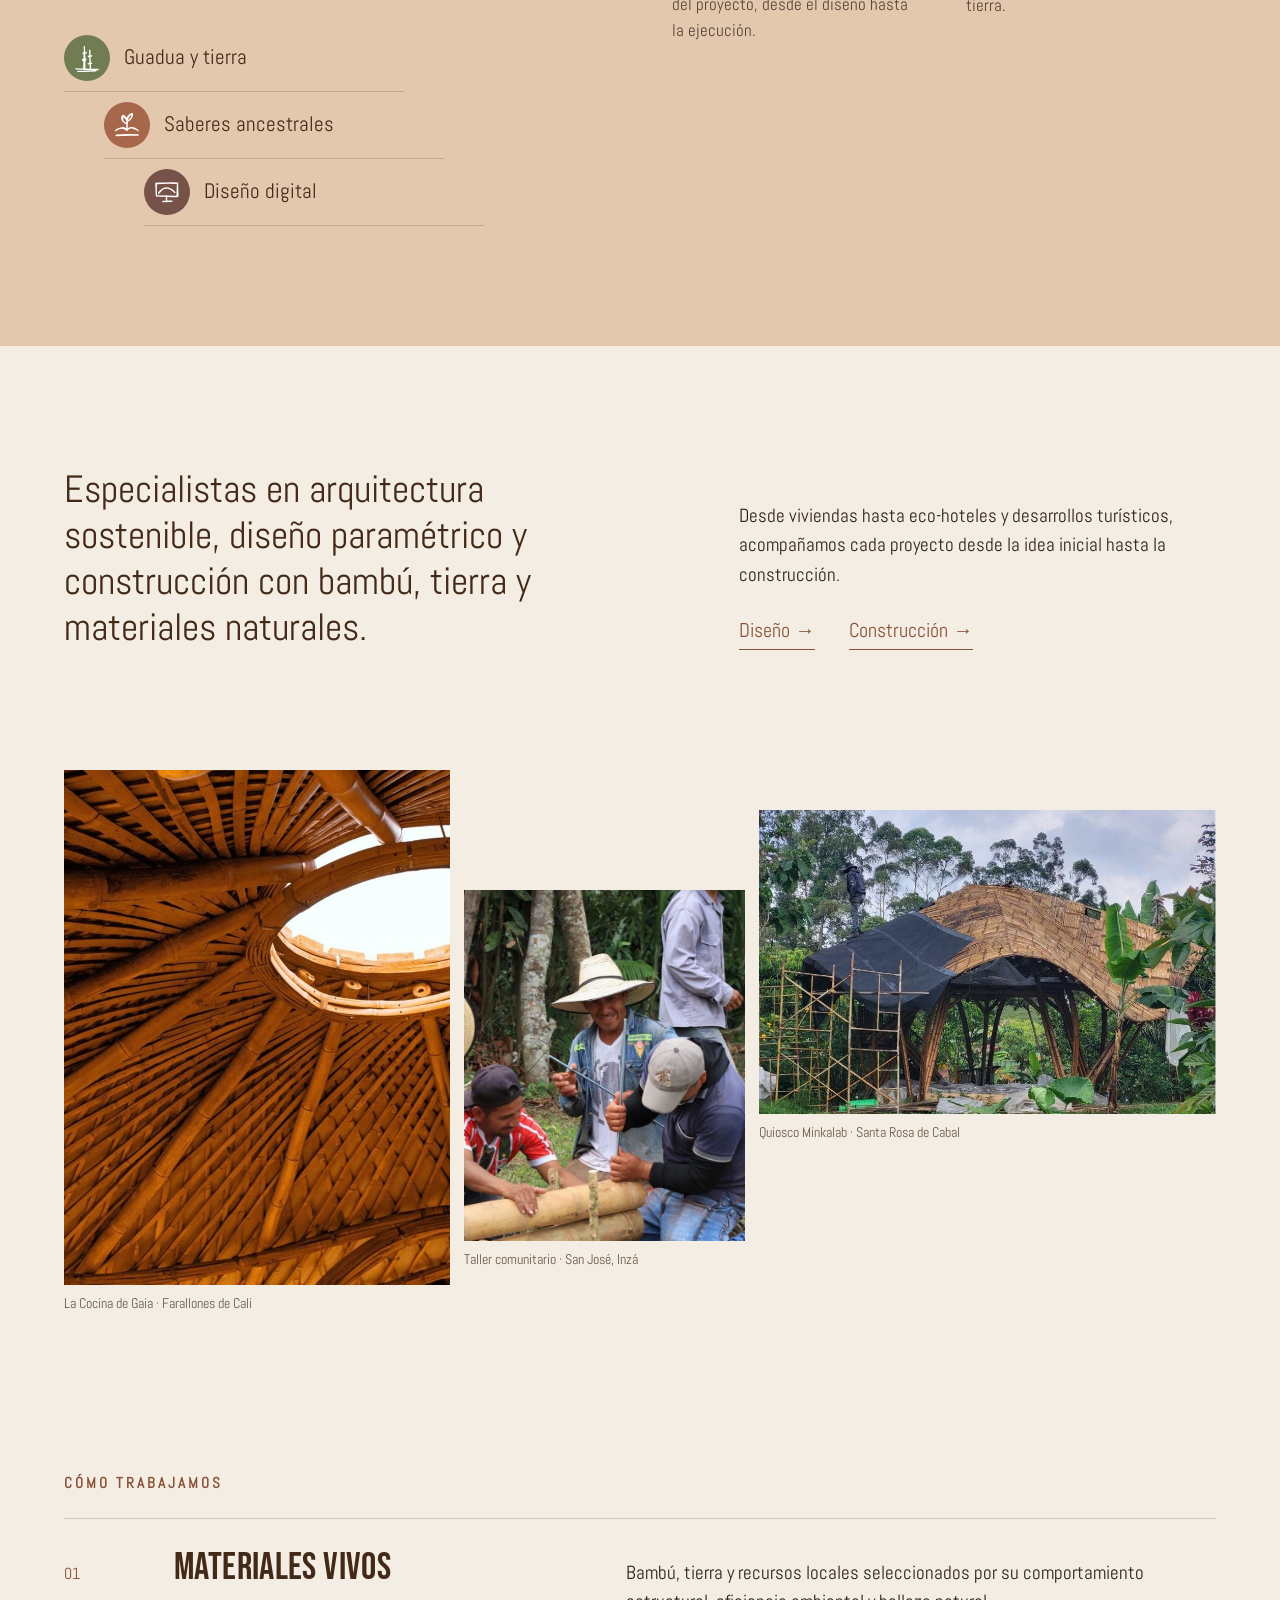
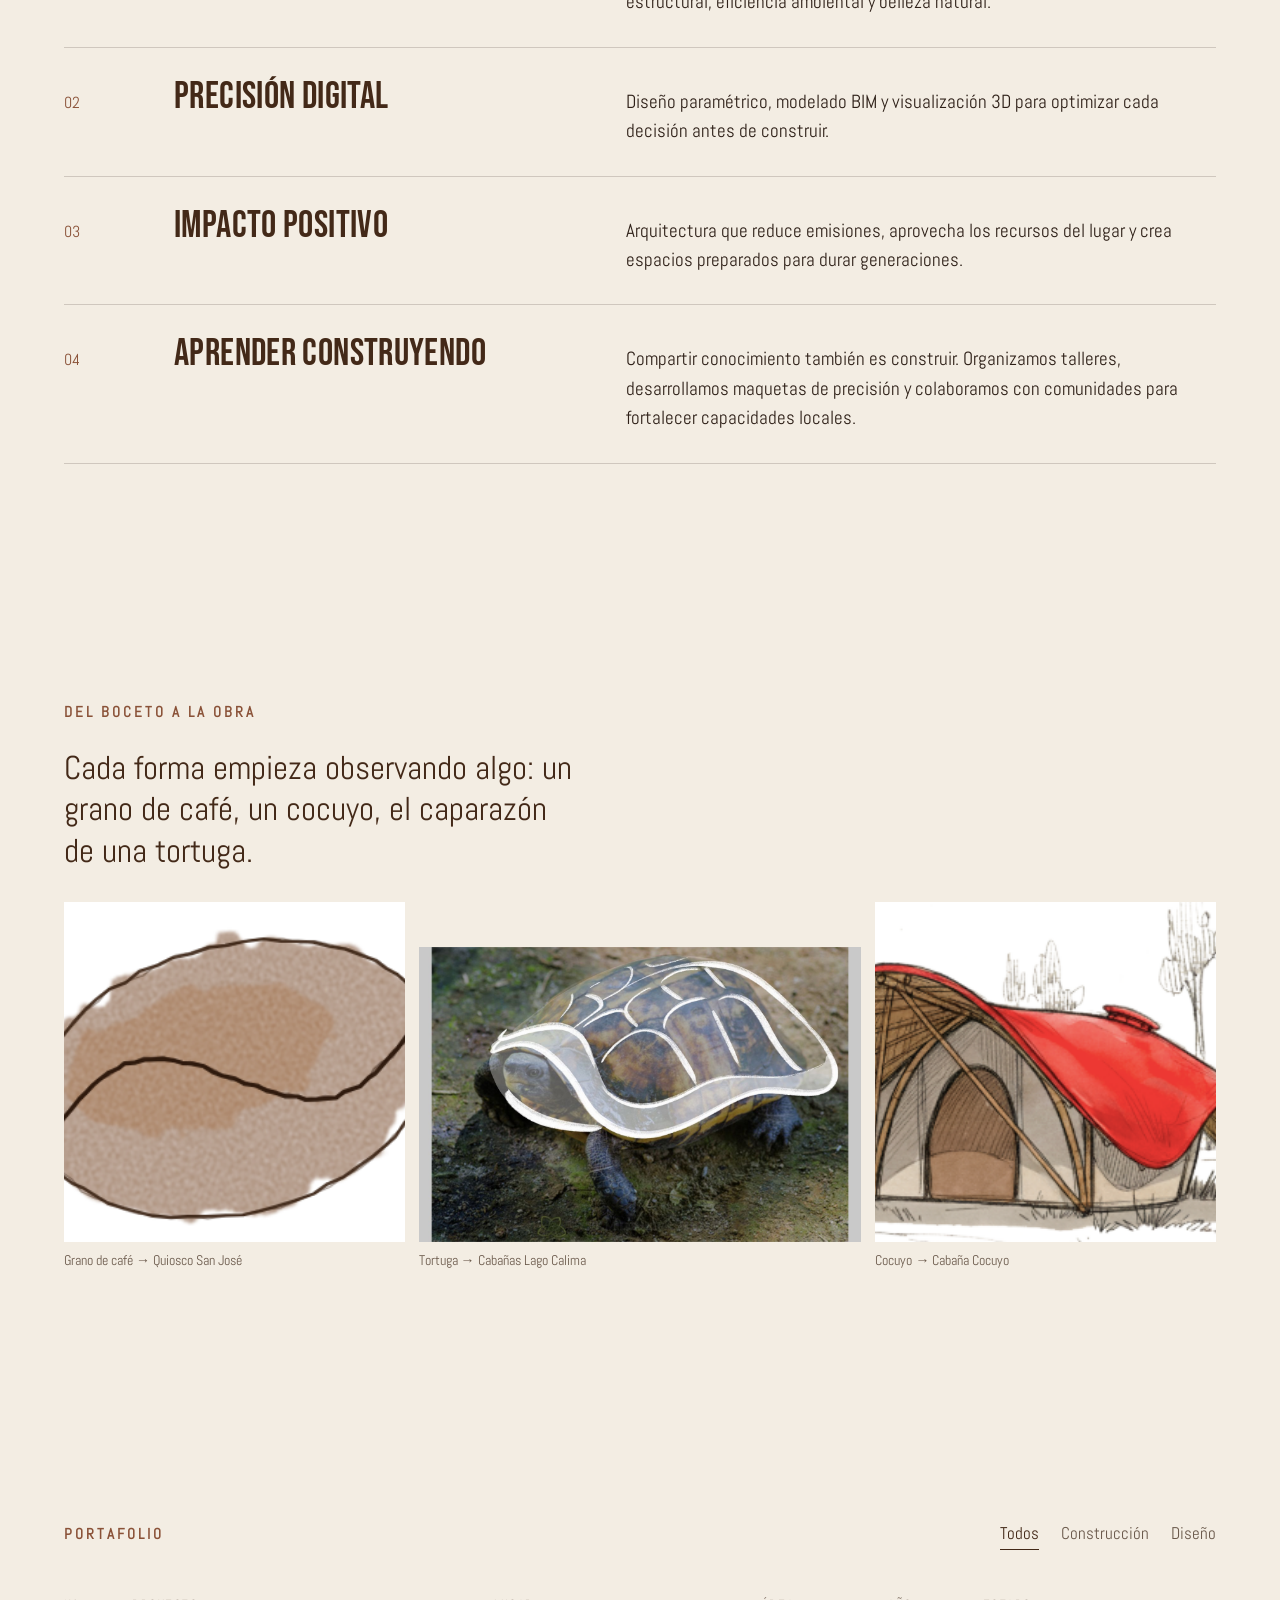
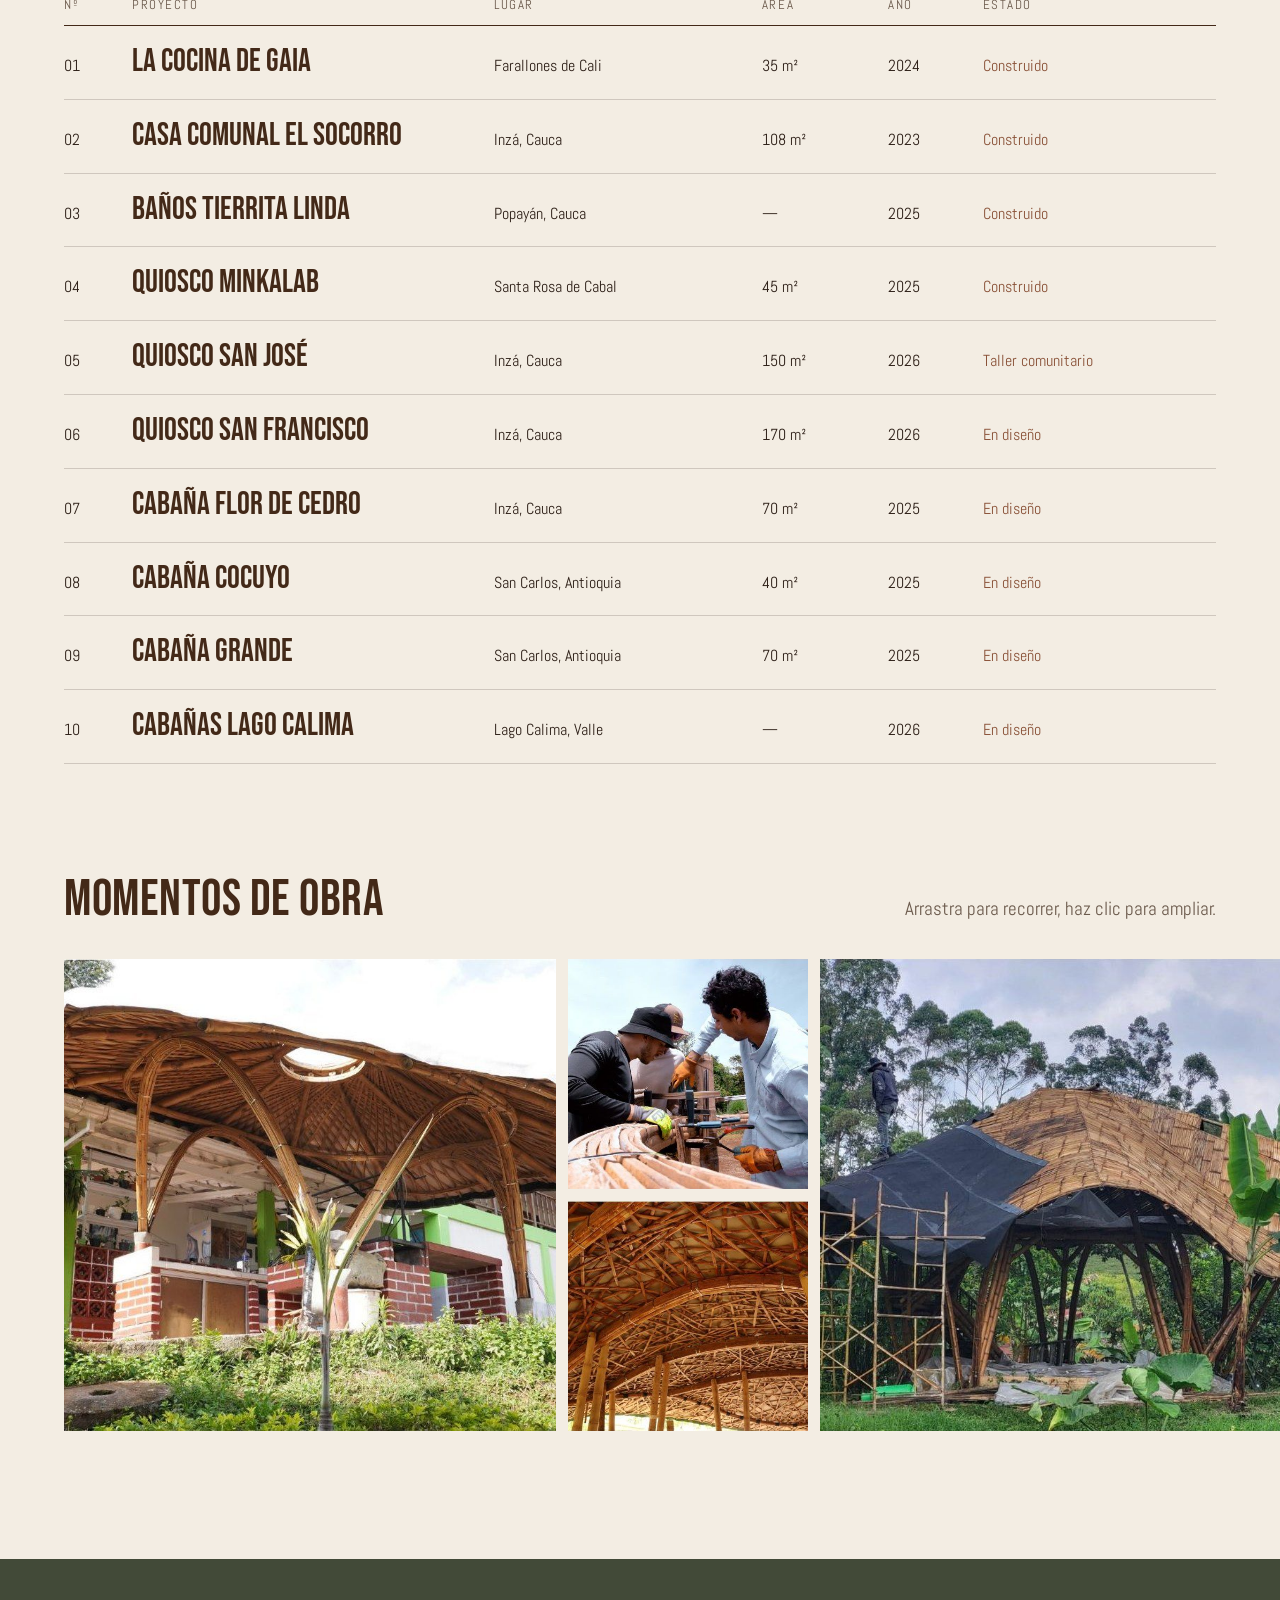
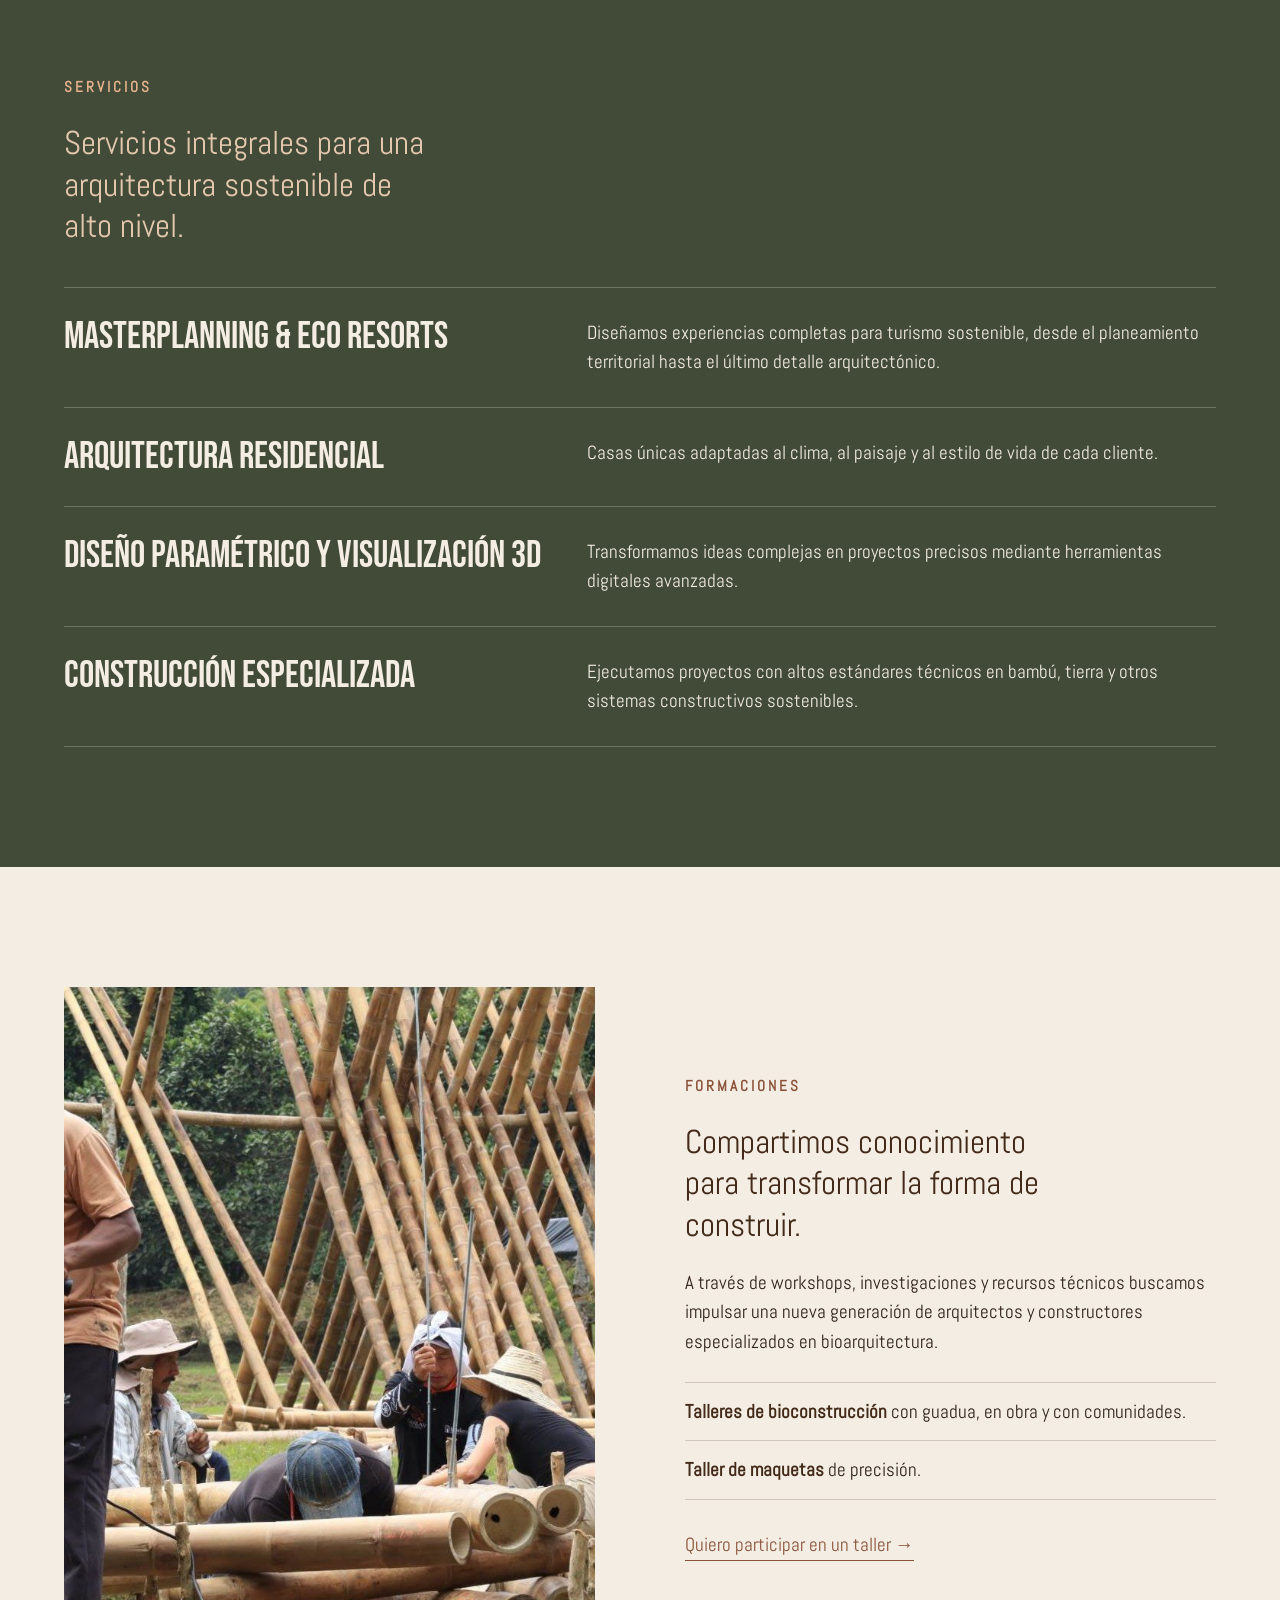
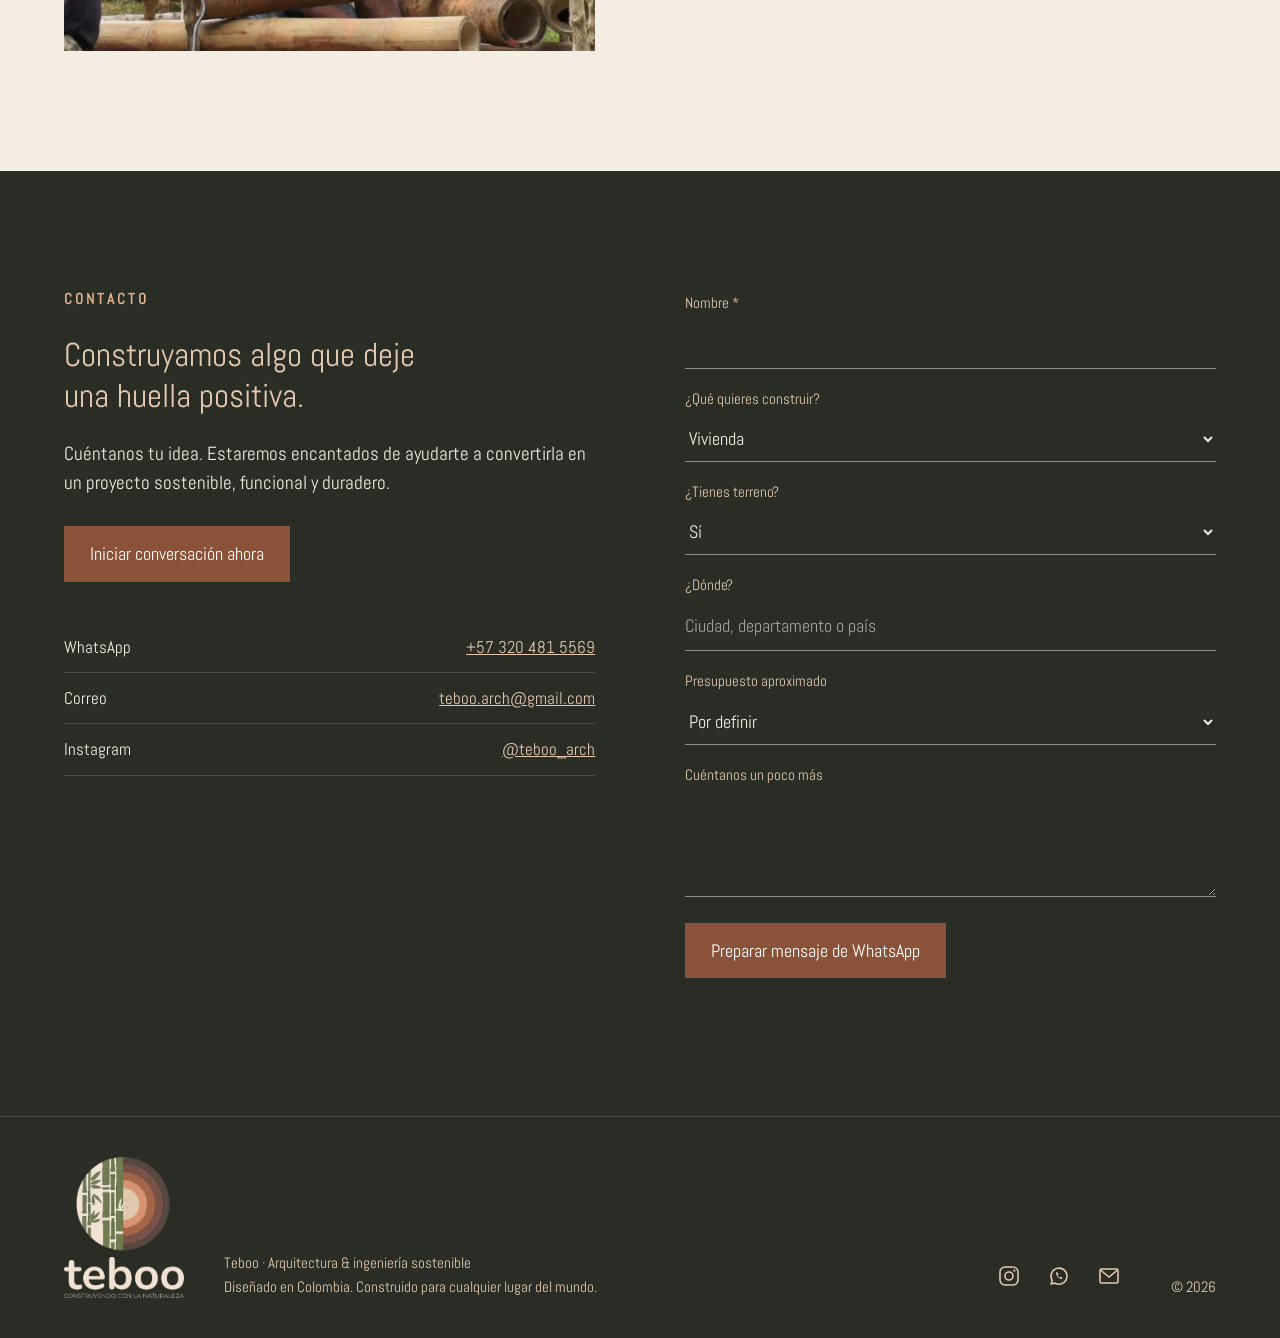
==== commit 8f192541: "Quitar la sección Quiénes somos duplicada y poner los retratos redondos de los arquitectos al inicio" ====
--- a/index.html
+++ b/index.html
@@ -32,9 +32,13 @@
  <p class="credit">Taller en el guadual · vista de dron</p>
 </section>
 
-<section class="presenta" aria-labelledby="ab-t"><div class="wrap pr-grid">
+<section class="presenta" id="quienes" aria-labelledby="ab-t"><div class="wrap pr-grid">
  <div class="pr-l">
   <h2 id="ab-t">¿Quiénes somos?</h2>
+  <ul class="archis">
+   <li><img src="img/p/santiago.jpg" alt="Santiago Montoya" width="440" height="480" loading="lazy"><span><b>Santiago Montoya</b>Arquitecto</span></li>
+   <li><img src="img/p/jose.jpg" alt="José Luis Chalco" width="440" height="480" loading="lazy"><span><b>José Luis Chalco</b>Arquitecto</span></li>
+  </ul>
   <p><b>TEBOO</b> (Terra Bamboo) es un estudio de arquitectura y construcción que nace de la conexión profunda con la naturaleza y el deseo de construir de manera más consciente y responsable.</p><p>Nos especializamos en bioarquitectura y en el uso de materiales naturales como la guadua y la tierra, combinando saberes ancestrales con herramientas digitales de diseño.</p><p>Creemos que cada proyecto debe integrarse con su entorno, respetar los ecosistemas y reflejar la identidad de quienes lo habitan. Por eso desarrollamos soluciones arquitectónicas sostenibles, funcionales y estéticamente armónicas.</p>
   <ul class="keys"><li class="k1"><span class="kd"><svg class="ic" viewBox="0 0 100 100" aria-hidden="true"><path d="M48.5 28.7 L50.1 29.7 L50.4 31.5 L50.0 32.4 L48.5 33.4 L43.8 34.3 L44.4 51.4 L46.3 51.3 L47.1 51.7 L48.1 53.2 L48.1 54.2 L47.1 55.6 L47.7 56.5 L47.4 57.7 L44.5 58.8 L44.1 87.7 L59.8 88.3 L58.9 72.0 L53.9 72.8 L52.3 71.8 L52.0 70.0 L53.0 68.5 L58.6 67.1 L57.8 46.7 L54.9 47.3 L53.7 47.1 L53.0 46.1 L53.0 44.5 L53.1 43.6 L54.1 42.1 L57.7 41.3 L57.6 22.4 L58.3 20.7 L60.0 20.0 L61.7 20.7 L62.4 22.4 L62.5 40.6 L67.3 40.1 L68.2 40.5 L69.1 42.1 L69.1 43.0 L68.0 44.5 L62.7 45.8 L63.7 66.1 L66.7 65.7 L68.2 66.8 L68.6 67.6 L68.6 68.6 L67.5 70.1 L64.0 71.0 L64.6 88.4 L90.0 88.8 L91.7 89.5 L92.2 90.2 L92.2 92.1 L90.9 93.4 L90.0 93.6 L82.4 93.7 L83.7 94.9 L83.9 95.8 L83.7 97.5 L82.3 98.6 L33.3 100.3 L16.3 100.4 L15.0 99.1 L14.9 98.0 L15.5 96.4 L17.2 95.7 L39.5 95.3 L76.6 93.7 L43.8 92.5 L43.2 93.4 L41.5 94.0 L40.6 93.8 L39.4 92.6 L38.7 93.3 L37.5 93.3 L36.5 92.1 L10.7 91.3 L9.8 91.1 L8.5 89.8 L8.4 87.9 L9.8 86.7 L10.7 86.5 L36.4 87.3 L36.9 60.3 L33.8 60.9 L32.6 60.7 L32.0 59.1 L33.1 57.8 L32.1 57.0 L31.8 55.2 L32.8 53.7 L37.2 52.7 L37.9 35.4 L35.3 35.7 L34.4 35.4 L33.4 33.8 L33.5 32.9 L34.5 31.4 L38.1 30.5 L38.4 22.2 L37.9 9.7 L38.0 8.8 L39.2 7.4 L41.1 7.4 L42.4 8.6 L42.7 9.5 L43.6 29.5 Z" fill="currentColor"/></svg></span>Guadua y tierra</li><li class="k2"><span class="kd"><svg class="ic" viewBox="0 0 100 100" aria-hidden="true"><path d="M53.6 37.9 L53.9 42.0 L53.6 45.3 L53.0 47.6 L52.3 48.2 L52.9 62.1 L57.3 59.2 L62.2 57.4 L67.5 56.8 L72.9 57.7 L79.0 60.1 L87.8 65.6 L90.7 68.0 L90.9 69.5 L92.2 70.9 L92.0 72.1 L91.0 72.8 L89.8 72.6 L82.4 68.0 L73.8 64.1 L68.2 62.5 L63.4 62.1 L58.2 64.2 L54.6 66.9 L51.2 70.4 L49.5 71.2 L48.6 71.1 L43.1 67.0 L39.3 65.1 L35.2 63.9 L30.8 63.6 L25.9 64.2 L20.5 65.9 L12.8 70.9 L11.2 71.0 L9.3 72.1 L7.5 71.7 L6.8 71.0 L6.5 69.2 L6.8 68.4 L14.3 63.5 L20.9 60.6 L30.5 57.9 L35.6 57.2 L40.3 57.8 L44.5 59.6 L47.6 62.1 L47.3 47.3 L40.8 43.9 L36.5 40.6 L32.2 35.8 L30.2 31.6 L29.2 25.2 L29.5 22.1 L30.9 17.4 L32.3 16.0 L34.1 16.1 L35.0 13.6 L36.9 13.2 L41.3 15.5 L44.0 17.6 L47.0 21.0 L48.9 24.3 L52.7 17.4 L58.4 11.4 L66.0 6.8 L67.1 6.7 L68.1 7.5 L70.3 7.3 L71.7 8.5 L71.8 13.0 L70.9 18.1 L68.5 24.0 L65.9 27.9 L62.7 31.4 L59.3 34.4 Z M47.0 33.7 L45.2 30.7 L42.4 27.5 L36.2 22.6 L36.3 28.9 L37.4 33.0 L38.5 35.5 L39.2 36.6 L42.0 38.9 L47.2 42.0 Z M52.8 32.9 L57.5 29.7 L62.1 25.0 L64.6 20.5 L65.8 14.2 L61.6 17.4 L58.1 21.2 L55.2 25.8 Z M37.2 16.9 L37.0 17.6 L44.3 22.7 L42.8 20.9 Z M89.3 83.0 L91.7 84.2 L92.4 85.9 L91.7 87.6 L90.0 88.2 L63.7 88.4 L11.3 90.4 L9.5 89.7 L8.8 88.0 L10.2 84.5 L11.3 84.0 L53.9 82.4 Z" fill="currentColor"/></svg></span>Saberes ancestrales</li><li class="k3"><span class="kd"><svg class="ic" viewBox="0 0 100 100" aria-hidden="true"><path d="M12.4 17.6 L12.9 16.5 L14.0 16.0 L39.2 16.4 L70.3 15.5 L88.8 16.1 L89.6 16.6 L90.2 18.4 L89.9 25.0 L91.4 66.1 L90.5 67.0 L88.4 67.1 L87.9 67.9 L86.2 68.6 L68.5 68.6 L50.9 67.9 L50.4 80.8 L68.1 80.4 L69.0 81.3 L69.5 82.8 L68.8 84.5 L67.2 85.3 L49.4 85.9 L48.9 87.2 L47.8 87.6 L46.7 87.1 L46.2 86.0 L34.2 86.2 L33.4 85.7 L32.6 84.1 L33.3 82.3 L34.0 81.8 L35.6 81.3 L45.6 81.0 L46.1 67.6 L12.2 66.3 L10.5 65.6 L10.0 64.9 L7.7 19.4 L8.4 17.7 L9.2 17.2 L10.1 17.0 Z M55.0 20.5 L13.7 22.4 L13.7 45.7 L14.5 61.5 L46.4 62.3 L47.0 61.4 L48.7 60.7 L50.4 61.5 L50.9 62.4 L83.7 63.7 L84.0 47.1 L85.3 21.3 Z M31.6 45.1 L22.6 55.6 L20.3 57.0 L19.3 57.0 L17.8 55.9 L17.5 54.1 L19.9 50.4 L24.4 45.0 L29.0 40.7 L33.7 37.4 L38.8 34.9 L47.0 33.2 L55.3 33.9 L63.6 37.1 L69.0 40.6 L74.4 45.0 L79.9 50.6 L80.5 52.3 L79.8 54.0 L78.1 54.6 L77.2 54.4 L68.7 46.3 L63.7 42.7 L58.8 40.1 L51.8 38.1 L47.2 38.0 L40.6 39.4 L36.2 41.5 Z" fill="currentColor"/></svg></span>Diseño digital</li></ul>
  </div>
@@ -54,19 +58,7 @@
 
 <section class="principios wrap"><h2 class="sec">Cómo trabajamos</h2><ol><li><span>01</span><h3>Materiales vivos</h3><p>Bambú, tierra y recursos locales seleccionados por su comportamiento estructural, eficiencia ambiental y belleza natural.</p></li><li><span>02</span><h3>Precisión digital</h3><p>Diseño paramétrico, modelado BIM y visualización 3D para optimizar cada decisión antes de construir.</p></li><li><span>03</span><h3>Impacto positivo</h3><p>Arquitectura que reduce emisiones, aprovecha los recursos del lugar y crea espacios preparados para durar generaciones.</p></li><li><span>04</span><h3>Aprender construyendo</h3><p>Compartir conocimiento también es construir. Organizamos talleres, desarrollamos maquetas de precisión y colaboramos con comunidades para fortalecer capacidades locales.</p></li></ol></section>
 
-<section class="quienes" id="quienes">
- <div class="wrap q-grid">
-  <div class="q-txt"><h2 class="sec">Quiénes somos</h2><p class="big">Teboo es un estudio colombiano de arquitectura e ingeniería especializado en construcción sostenible.</p><p>Nuestra práctica combina investigación, experimentación material, fabricación digital y conocimiento constructivo para desarrollar proyectos contemporáneos con materiales naturales.</p><p>Creemos que el bambú no representa el pasado de la construcción, sino una de sus mayores oportunidades para el futuro.</p>
-   <h3>Nuestra filosofía</h3><p>La arquitectura debe responder al clima, al territorio y a las personas que la habitan. Por eso cada proyecto nace de un proceso de análisis donde combinamos diseño bioclimático, eficiencia estructural y una profunda comprensión de los materiales naturales.</p><p>No buscamos imponer una forma, sino descubrir la solución más inteligente para cada lugar.</p></div>
-  <figure class="q-img"><img src="img/p/socorro-4.jpg" alt="Estructura de guadua de la Casa comunal El Socorro" width="613" height="766" loading="lazy"><figcaption>Casa comunal El Socorro · Inzá, Cauca</figcaption></figure>
- </div>
- <div class="wrap team">
-  <div><img src="img/p/santiago.jpg" alt="Santiago Montoya" width="440" height="480" loading="lazy"><h4>Santiago Montoya</h4><p>Arquitecto</p></div>
-  <div><img src="img/p/jose.jpg" alt="José Luis Chalco" width="440" height="480" loading="lazy"><h4>José Luis Chalco</h4><p>Arquitecto</p></div>
-  <div><h4>Colaboradores</h4><p>Arquitectas, diseñadoras y constructores que se suman a cada proyecto.</p></div>
- </div>
- <div class="wrap proceso"><h3>Del boceto a la obra</h3><p>Cada forma empieza observando algo: un grano de café, un cocuyo, el caparazón de una tortuga.</p><div class="p-grid"><figure><img src="img/grano-cafe.png" alt="Boceto del grano de café" width="360" height="250" loading="lazy"><figcaption>Grano de café → Quiosco San José</figcaption></figure><figure><img src="img/tortuga-concepto.jpg" alt="Estudio de forma a partir de una tortuga" width="1400" height="930" loading="lazy"><figcaption>Tortuga → Cabañas Lago Calima</figcaption></figure><figure><img src="img/cocuyo-boceto.png" alt="Boceto de la Cabaña Cocuyo" width="450" height="230" loading="lazy"><figcaption>Cocuyo → Cabaña Cocuyo</figcaption></figure></div></div>
-</section>
+<section class="proceso-s"><div class="wrap proceso"><h2 class="sec">Del boceto a la obra</h2><p class="big">Cada forma empieza observando algo: un grano de café, un cocuyo, el caparazón de una tortuga.</p><div class="p-grid"><figure><img src="img/grano-cafe.png" alt="Boceto del grano de café" width="360" height="250" loading="lazy"><figcaption>Grano de café → Quiosco San José</figcaption></figure><figure><img src="img/tortuga-concepto.jpg" alt="Estudio de forma a partir de una tortuga" width="1400" height="930" loading="lazy"><figcaption>Tortuga → Cabañas Lago Calima</figcaption></figure><figure><img src="img/cocuyo-boceto.png" alt="Boceto de la Cabaña Cocuyo" width="450" height="230" loading="lazy"><figcaption>Cocuyo → Cabaña Cocuyo</figcaption></figure></div></div></section>
 
 <section class="portafolio wrap" id="portafolio">
  <div class="p-head"><h2 class="sec">Portafolio</h2>
--- a/style.css
+++ b/style.css
@@ -271,3 +271,11 @@
   .svc{grid-template-columns:1fr}
   .keys .k2{margin-left:24px}.keys .k3{margin-left:48px}
 }
+.archis{list-style:none;display:flex;gap:34px;margin:0 0 34px}
+.archis li{display:flex;align-items:center;gap:14px}
+.archis img{width:96px;height:96px;border-radius:50%;object-fit:cover;object-position:center 30%;border:3px solid var(--paper)}
+.archis span{display:flex;flex-direction:column;font-size:16px;color:var(--muted-sand);line-height:1.3}
+.archis b{font-family:"Bebas Neue",sans-serif;font-weight:400;font-size:26px;color:var(--brown);letter-spacing:.01em}
+.proceso-s .proceso{margin-top:0}
+.proceso-s .big{max-width:30ch}
+@media (max-width:900px){.archis{flex-direction:column;gap:14px}.archis img{width:80px;height:80px}}
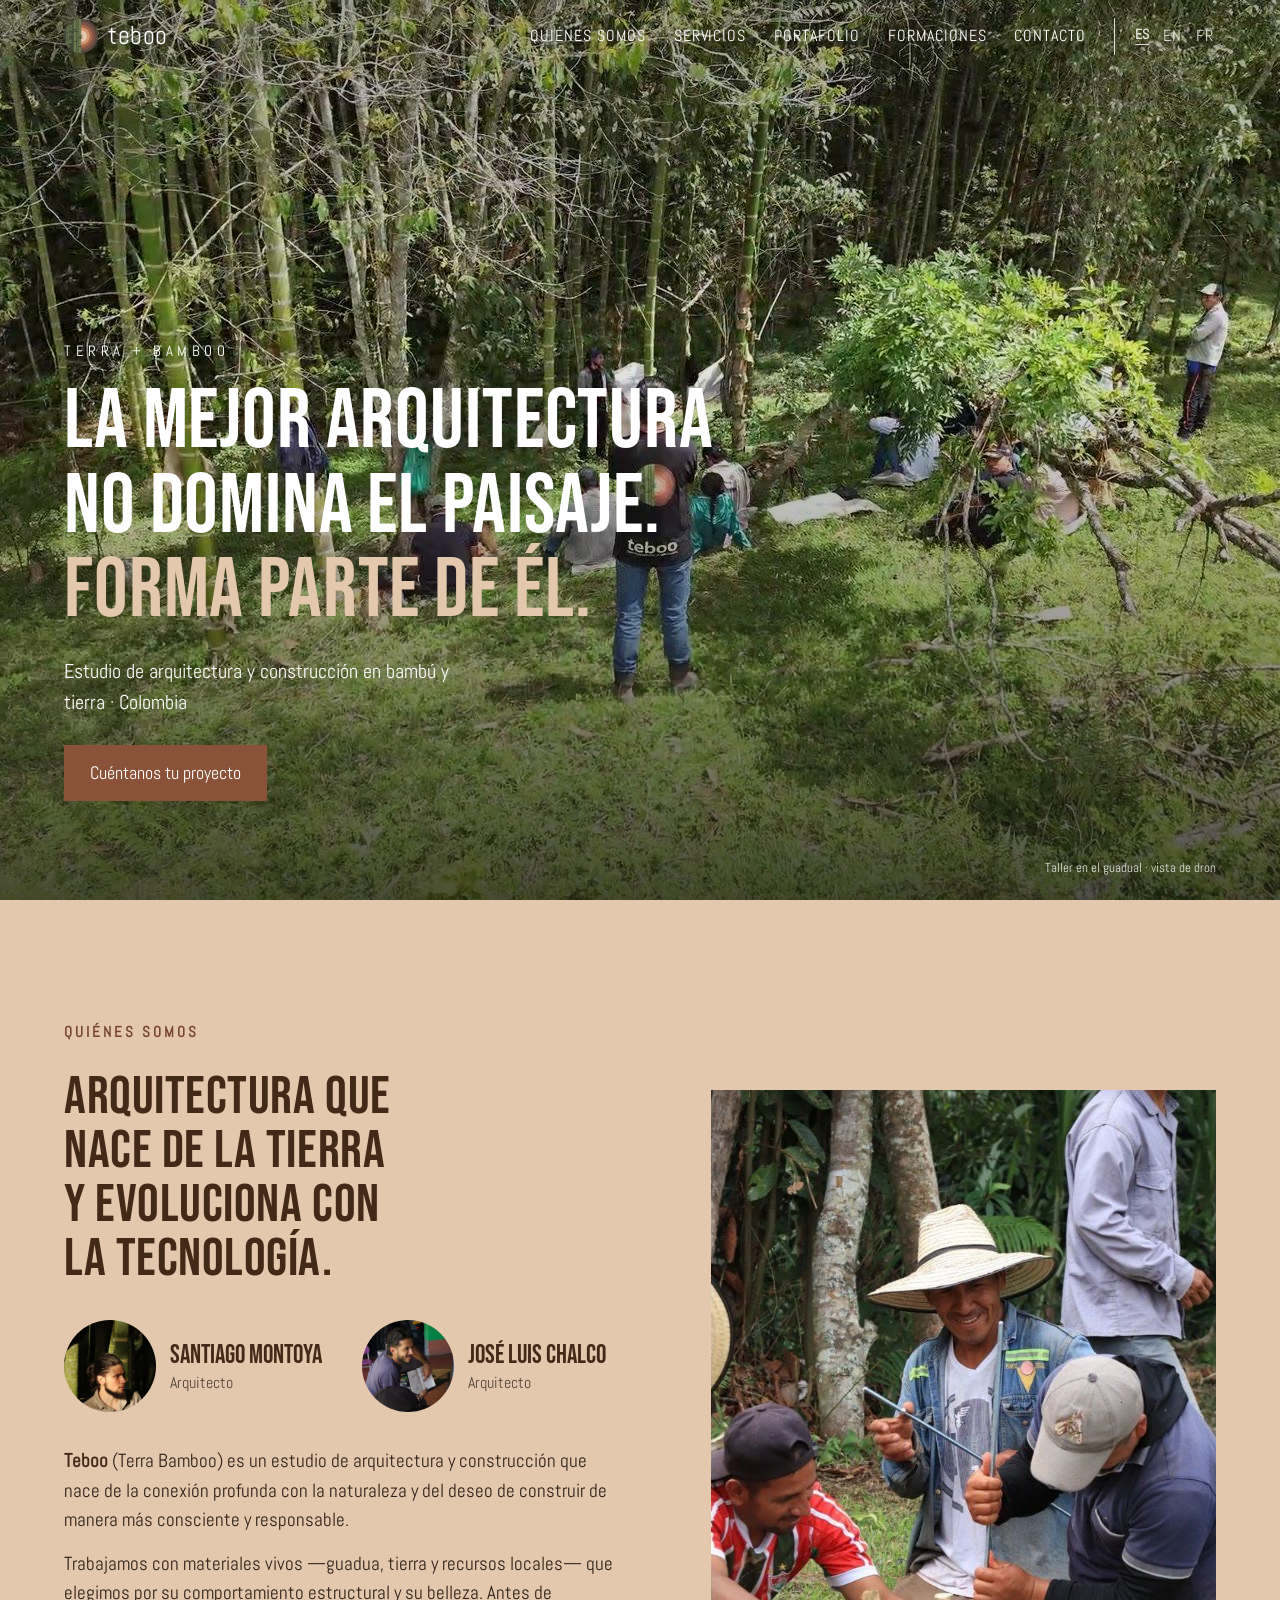
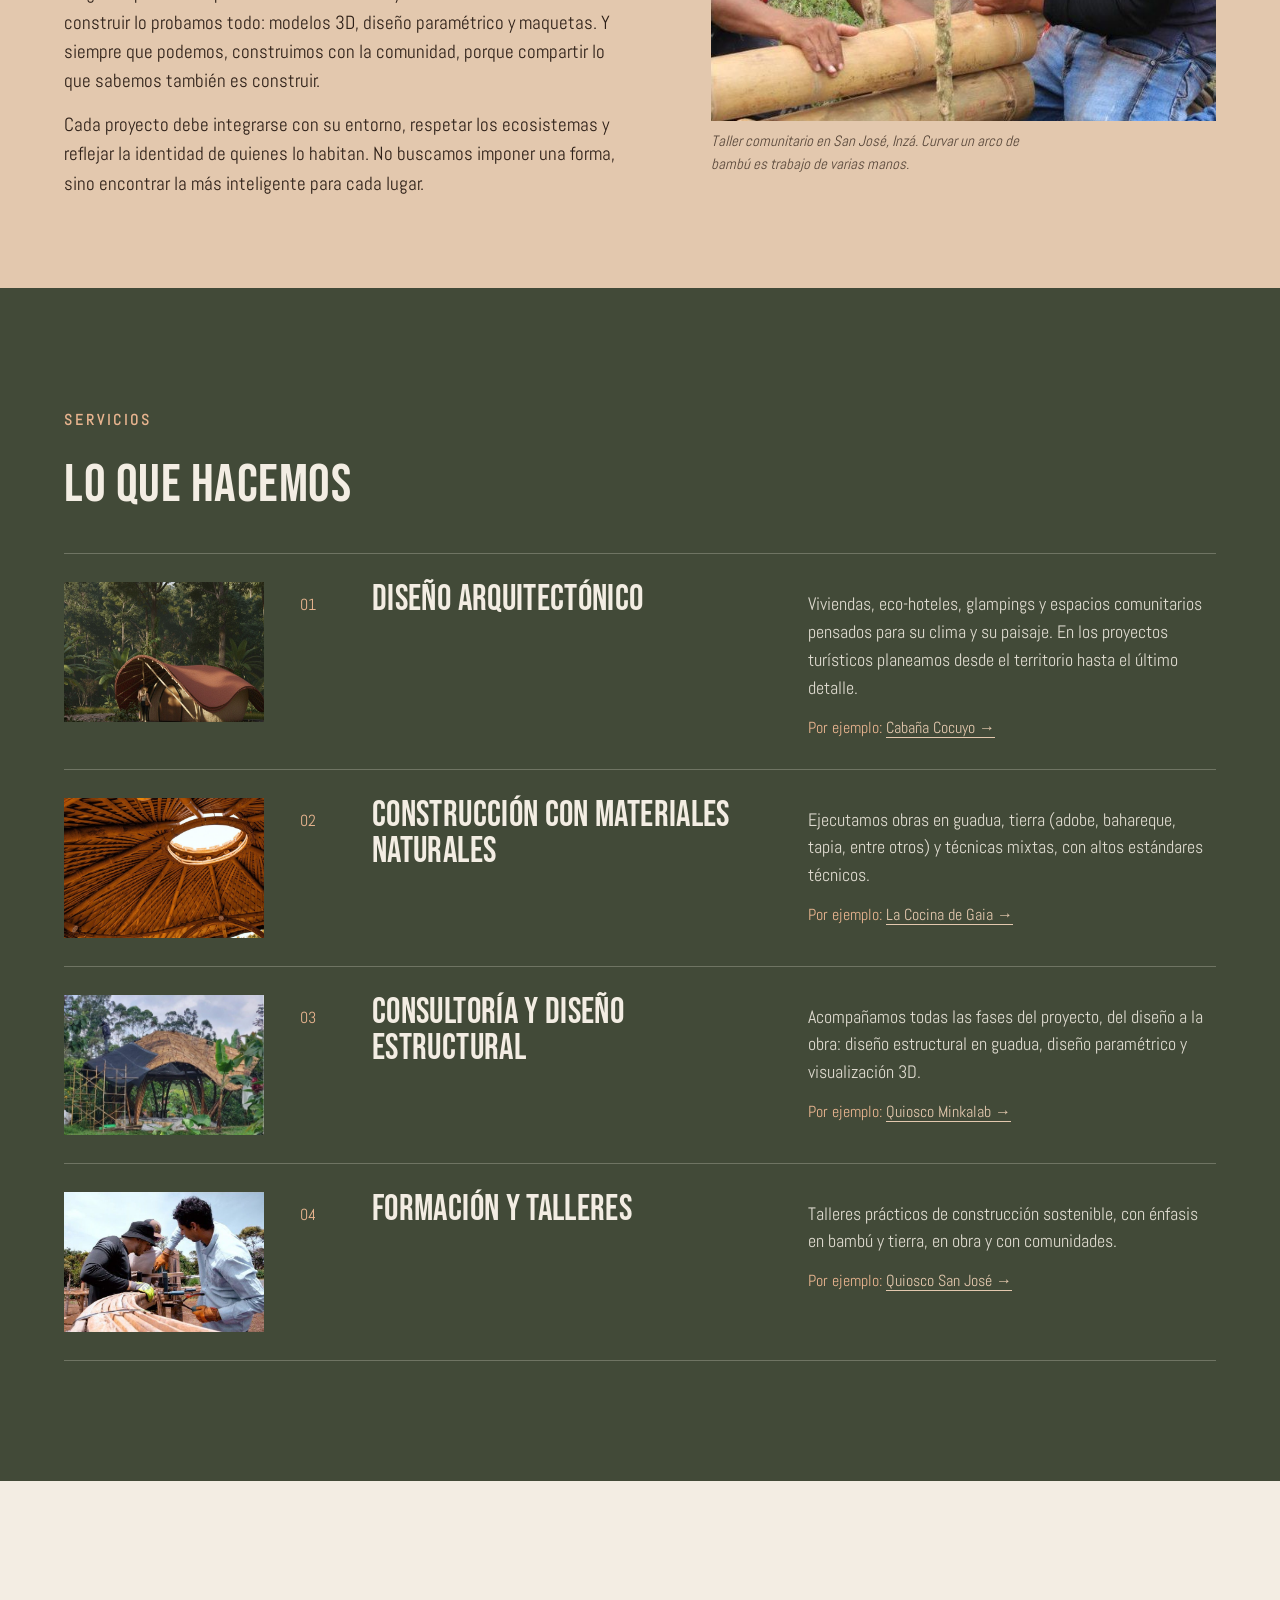
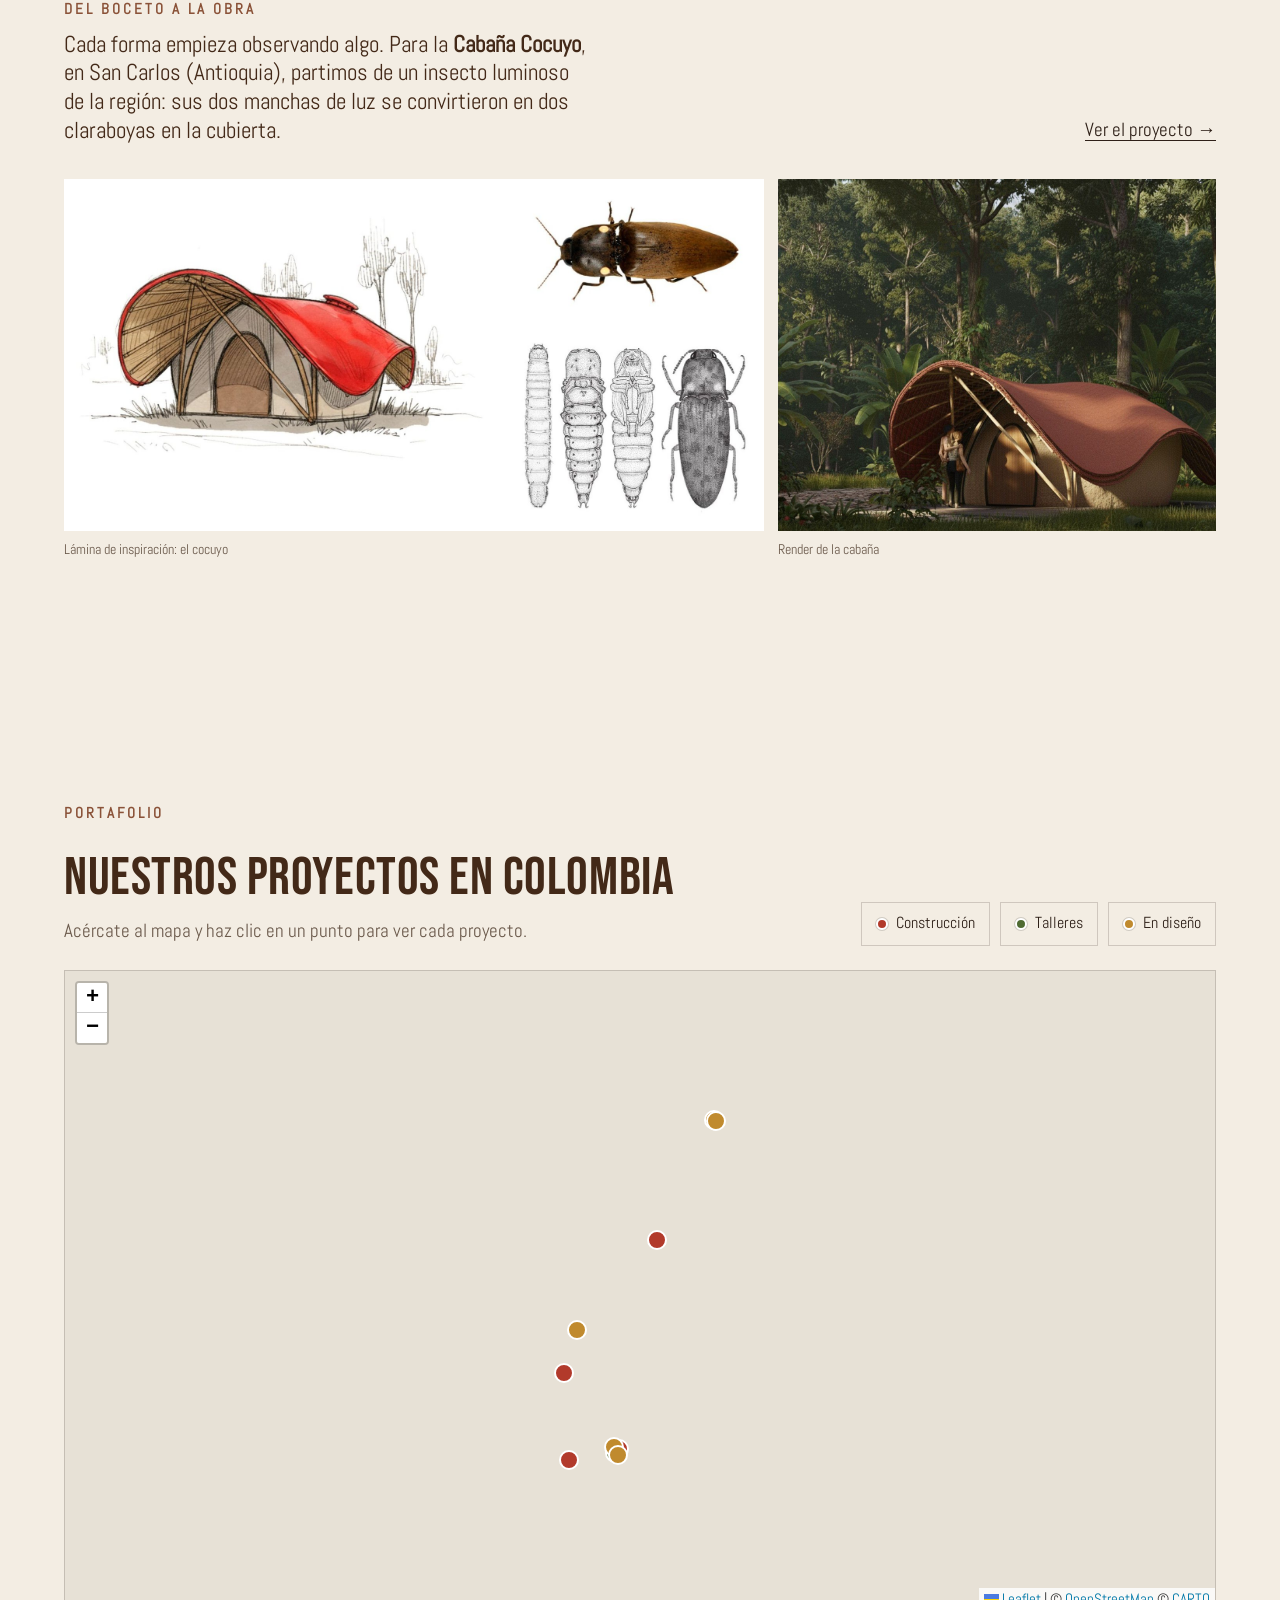
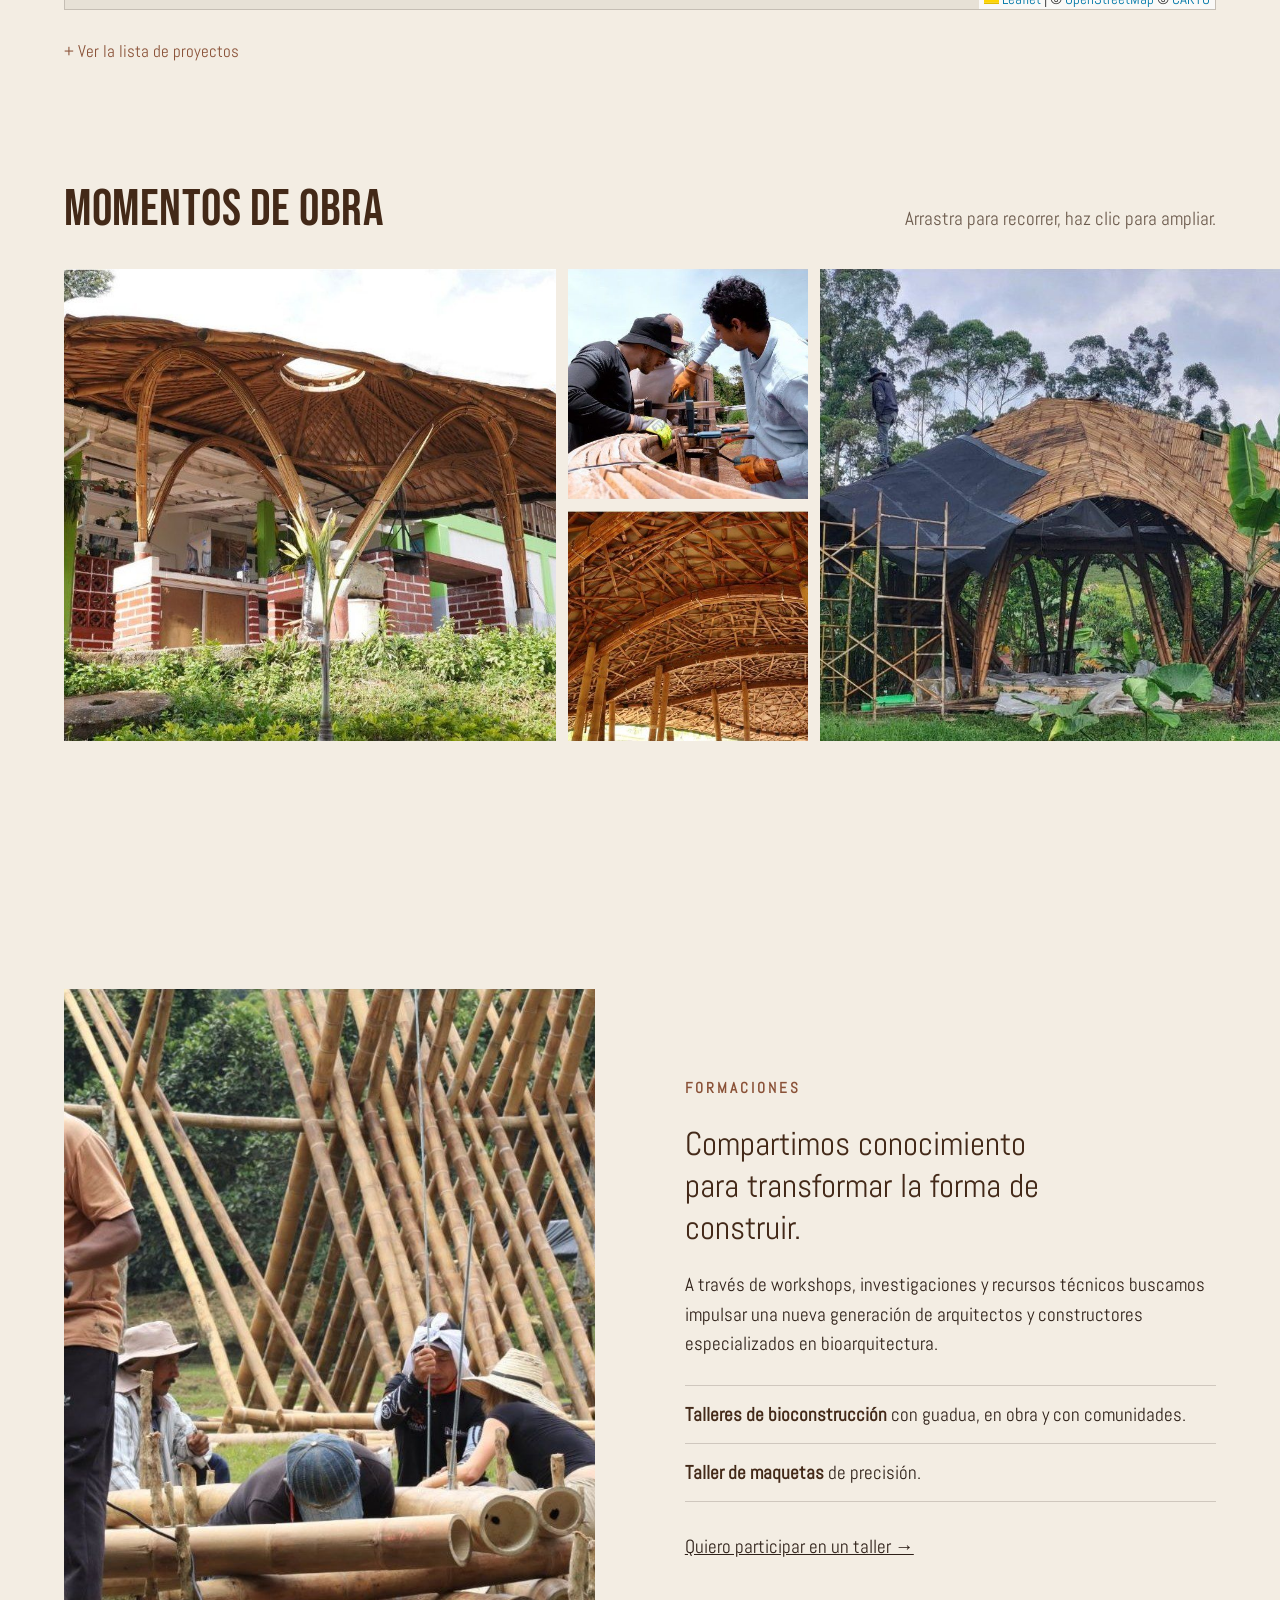
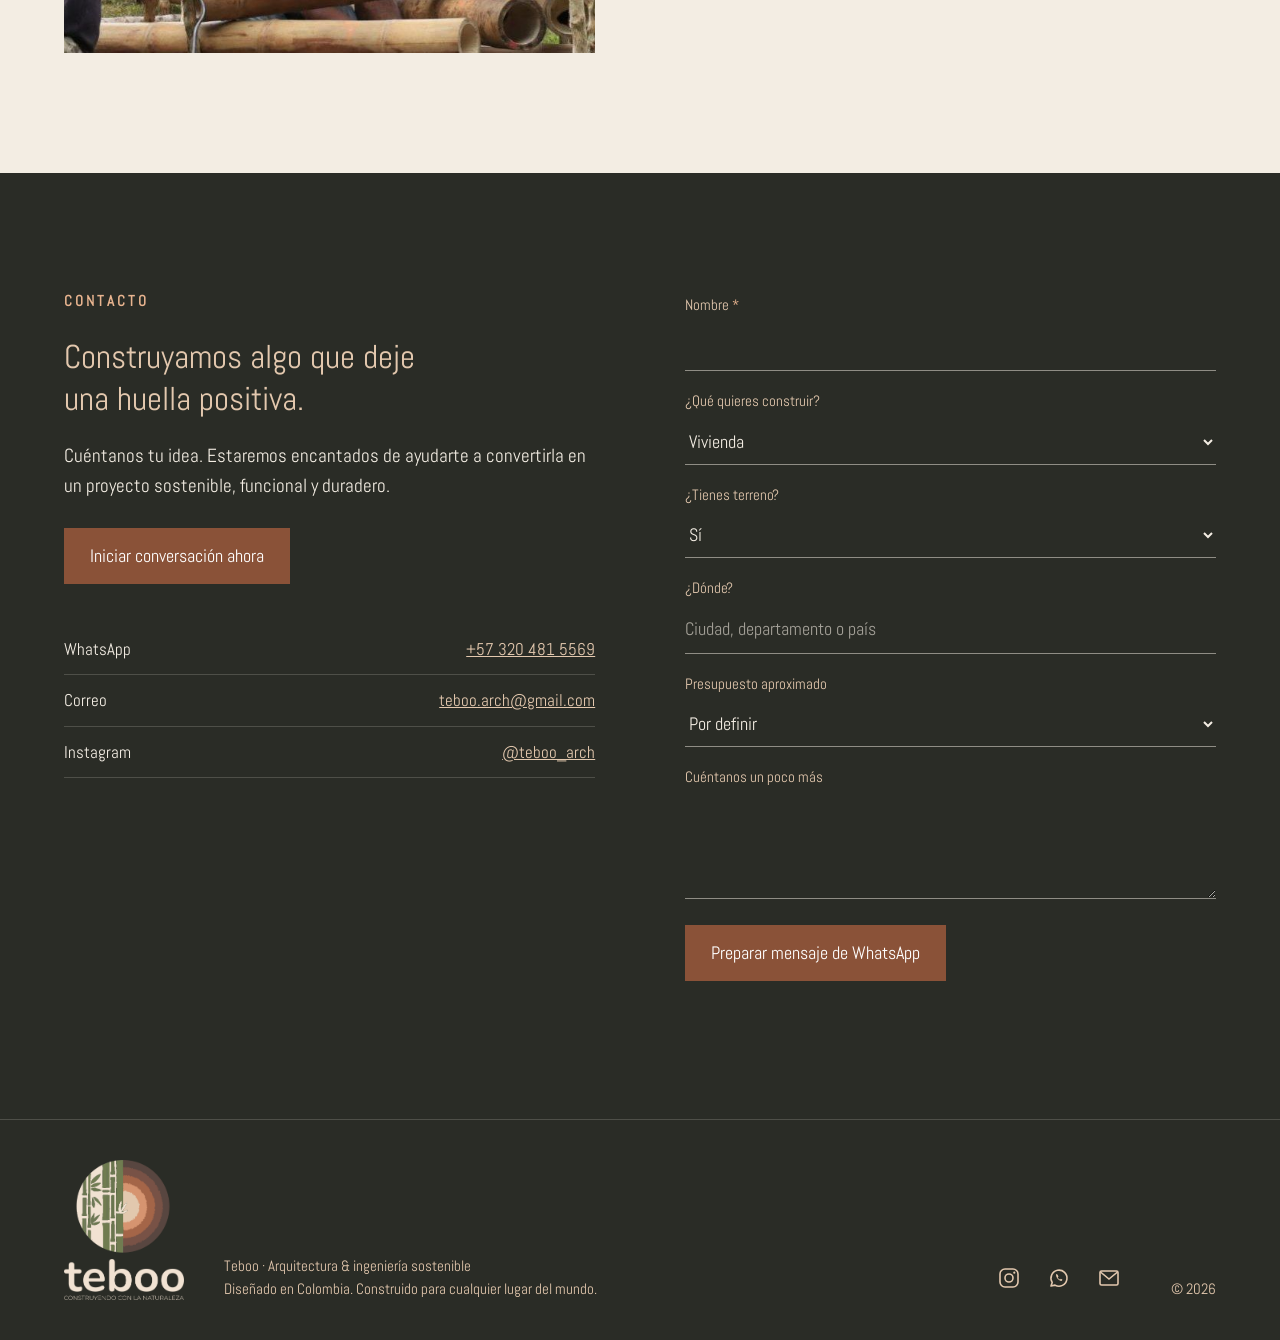
==== commit 6d42e4a9: "Versión en francés, bloque único Quiénes somos + Servicios (verde), lámina Cocuyo y portafolio en ma" ====
--- a/index.html
+++ b/index.html
@@ -3,7 +3,7 @@
 <title>Teboo — Arquitectura y construcción en bambú y tierra · Colombia</title>
 <meta name="description" content="Teboo es un estudio colombiano de arquitectura e ingeniería especializado en construcción sostenible con bambú, tierra y materiales naturales.">
 <meta name="theme-color" content="#2A2C26">
-<link rel="alternate" hreflang="es" href=""><link rel="alternate" hreflang="en" href="en/">
+<link rel="alternate" hreflang="es" href=""><link rel="alternate" hreflang="en" href="en/"><link rel="alternate" hreflang="fr" href="fr/">
 <meta property="og:type" content="website"><meta property="og:site_name" content="Teboo">
 <meta property="og:title" content="Teboo — Arquitectura y construcción en bambú y tierra · Colombia"><meta property="og:description" content="Teboo es un estudio colombiano de arquitectura e ingeniería especializado en construcción sostenible con bambú, tierra y materiales naturales.">
 <meta property="og:image" content="img/og.jpg"><meta property="og:image:width" content="1200"><meta property="og:image:height" content="630">
@@ -12,12 +12,13 @@
 <link rel="icon" href="img/logo-mark.png"><link rel="apple-touch-icon" href="img/logo-mark.png">
 <link rel="preconnect" href="https://fonts.googleapis.com"><link rel="preconnect" href="https://fonts.gstatic.com" crossorigin>
 <link href="https://fonts.googleapis.com/css2?family=Abel&family=Bebas+Neue&display=swap" rel="stylesheet">
+<link rel="stylesheet" href="vendor/leaflet/leaflet.css">
 <link rel="stylesheet" href="style.css">
 </head><body>
 <a class="skip" href="#main">Saltar al contenido</a>
 <header class="nav">
  <a class="brand" href="#inicio" aria-label="Teboo"><img src="img/logo-mark.png" alt="" width="34" height="34"><span>teboo</span></a>
- <nav id="menu"><a href="#quienes">Quiénes somos</a><a href="#portafolio">Portafolio</a><a href="#servicios">Servicios</a><a href="#formaciones">Formaciones</a><a href="#contacto">Contacto</a><a class="lang" href="en/" hreflang="en" lang="en"><span aria-current="true">ES</span> · EN</a></nav>
+ <nav id="menu"><a href="#quienes">Quiénes somos</a><a href="#servicios">Servicios</a><a href="#portafolio">Portafolio</a><a href="#formaciones">Formaciones</a><a href="#contacto">Contacto</a><span class="lang"><span aria-current="true">ES</span><a href="en/" hreflang="en" lang="en">EN</a><a href="fr/" hreflang="fr" lang="fr">FR</a></span></nav>
  <button class="burger" aria-label="Menú" aria-controls="menu" aria-expanded="false" data-open="Menú" data-close="Cerrar">Menú</button>
 </header>
 <main id="main">
@@ -32,55 +33,62 @@
  <p class="credit">Taller en el guadual · vista de dron</p>
 </section>
 
-<section class="presenta" id="quienes" aria-labelledby="ab-t"><div class="wrap pr-grid">
- <div class="pr-l">
-  <h2 id="ab-t">¿Quiénes somos?</h2>
-  <ul class="archis">
-   <li><img src="img/p/santiago.jpg" alt="Santiago Montoya" width="440" height="480" loading="lazy"><span><b>Santiago Montoya</b>Arquitecto</span></li>
-   <li><img src="img/p/jose.jpg" alt="José Luis Chalco" width="440" height="480" loading="lazy"><span><b>José Luis Chalco</b>Arquitecto</span></li>
-  </ul>
-  <p><b>TEBOO</b> (Terra Bamboo) es un estudio de arquitectura y construcción que nace de la conexión profunda con la naturaleza y el deseo de construir de manera más consciente y responsable.</p><p>Nos especializamos en bioarquitectura y en el uso de materiales naturales como la guadua y la tierra, combinando saberes ancestrales con herramientas digitales de diseño.</p><p>Creemos que cada proyecto debe integrarse con su entorno, respetar los ecosistemas y reflejar la identidad de quienes lo habitan. Por eso desarrollamos soluciones arquitectónicas sostenibles, funcionales y estéticamente armónicas.</p>
-  <ul class="keys"><li class="k1"><span class="kd"><svg class="ic" viewBox="0 0 100 100" aria-hidden="true"><path d="M48.5 28.7 L50.1 29.7 L50.4 31.5 L50.0 32.4 L48.5 33.4 L43.8 34.3 L44.4 51.4 L46.3 51.3 L47.1 51.7 L48.1 53.2 L48.1 54.2 L47.1 55.6 L47.7 56.5 L47.4 57.7 L44.5 58.8 L44.1 87.7 L59.8 88.3 L58.9 72.0 L53.9 72.8 L52.3 71.8 L52.0 70.0 L53.0 68.5 L58.6 67.1 L57.8 46.7 L54.9 47.3 L53.7 47.1 L53.0 46.1 L53.0 44.5 L53.1 43.6 L54.1 42.1 L57.7 41.3 L57.6 22.4 L58.3 20.7 L60.0 20.0 L61.7 20.7 L62.4 22.4 L62.5 40.6 L67.3 40.1 L68.2 40.5 L69.1 42.1 L69.1 43.0 L68.0 44.5 L62.7 45.8 L63.7 66.1 L66.7 65.7 L68.2 66.8 L68.6 67.6 L68.6 68.6 L67.5 70.1 L64.0 71.0 L64.6 88.4 L90.0 88.8 L91.7 89.5 L92.2 90.2 L92.2 92.1 L90.9 93.4 L90.0 93.6 L82.4 93.7 L83.7 94.9 L83.9 95.8 L83.7 97.5 L82.3 98.6 L33.3 100.3 L16.3 100.4 L15.0 99.1 L14.9 98.0 L15.5 96.4 L17.2 95.7 L39.5 95.3 L76.6 93.7 L43.8 92.5 L43.2 93.4 L41.5 94.0 L40.6 93.8 L39.4 92.6 L38.7 93.3 L37.5 93.3 L36.5 92.1 L10.7 91.3 L9.8 91.1 L8.5 89.8 L8.4 87.9 L9.8 86.7 L10.7 86.5 L36.4 87.3 L36.9 60.3 L33.8 60.9 L32.6 60.7 L32.0 59.1 L33.1 57.8 L32.1 57.0 L31.8 55.2 L32.8 53.7 L37.2 52.7 L37.9 35.4 L35.3 35.7 L34.4 35.4 L33.4 33.8 L33.5 32.9 L34.5 31.4 L38.1 30.5 L38.4 22.2 L37.9 9.7 L38.0 8.8 L39.2 7.4 L41.1 7.4 L42.4 8.6 L42.7 9.5 L43.6 29.5 Z" fill="currentColor"/></svg></span>Guadua y tierra</li><li class="k2"><span class="kd"><svg class="ic" viewBox="0 0 100 100" aria-hidden="true"><path d="M53.6 37.9 L53.9 42.0 L53.6 45.3 L53.0 47.6 L52.3 48.2 L52.9 62.1 L57.3 59.2 L62.2 57.4 L67.5 56.8 L72.9 57.7 L79.0 60.1 L87.8 65.6 L90.7 68.0 L90.9 69.5 L92.2 70.9 L92.0 72.1 L91.0 72.8 L89.8 72.6 L82.4 68.0 L73.8 64.1 L68.2 62.5 L63.4 62.1 L58.2 64.2 L54.6 66.9 L51.2 70.4 L49.5 71.2 L48.6 71.1 L43.1 67.0 L39.3 65.1 L35.2 63.9 L30.8 63.6 L25.9 64.2 L20.5 65.9 L12.8 70.9 L11.2 71.0 L9.3 72.1 L7.5 71.7 L6.8 71.0 L6.5 69.2 L6.8 68.4 L14.3 63.5 L20.9 60.6 L30.5 57.9 L35.6 57.2 L40.3 57.8 L44.5 59.6 L47.6 62.1 L47.3 47.3 L40.8 43.9 L36.5 40.6 L32.2 35.8 L30.2 31.6 L29.2 25.2 L29.5 22.1 L30.9 17.4 L32.3 16.0 L34.1 16.1 L35.0 13.6 L36.9 13.2 L41.3 15.5 L44.0 17.6 L47.0 21.0 L48.9 24.3 L52.7 17.4 L58.4 11.4 L66.0 6.8 L67.1 6.7 L68.1 7.5 L70.3 7.3 L71.7 8.5 L71.8 13.0 L70.9 18.1 L68.5 24.0 L65.9 27.9 L62.7 31.4 L59.3 34.4 Z M47.0 33.7 L45.2 30.7 L42.4 27.5 L36.2 22.6 L36.3 28.9 L37.4 33.0 L38.5 35.5 L39.2 36.6 L42.0 38.9 L47.2 42.0 Z M52.8 32.9 L57.5 29.7 L62.1 25.0 L64.6 20.5 L65.8 14.2 L61.6 17.4 L58.1 21.2 L55.2 25.8 Z M37.2 16.9 L37.0 17.6 L44.3 22.7 L42.8 20.9 Z M89.3 83.0 L91.7 84.2 L92.4 85.9 L91.7 87.6 L90.0 88.2 L63.7 88.4 L11.3 90.4 L9.5 89.7 L8.8 88.0 L10.2 84.5 L11.3 84.0 L53.9 82.4 Z" fill="currentColor"/></svg></span>Saberes ancestrales</li><li class="k3"><span class="kd"><svg class="ic" viewBox="0 0 100 100" aria-hidden="true"><path d="M12.4 17.6 L12.9 16.5 L14.0 16.0 L39.2 16.4 L70.3 15.5 L88.8 16.1 L89.6 16.6 L90.2 18.4 L89.9 25.0 L91.4 66.1 L90.5 67.0 L88.4 67.1 L87.9 67.9 L86.2 68.6 L68.5 68.6 L50.9 67.9 L50.4 80.8 L68.1 80.4 L69.0 81.3 L69.5 82.8 L68.8 84.5 L67.2 85.3 L49.4 85.9 L48.9 87.2 L47.8 87.6 L46.7 87.1 L46.2 86.0 L34.2 86.2 L33.4 85.7 L32.6 84.1 L33.3 82.3 L34.0 81.8 L35.6 81.3 L45.6 81.0 L46.1 67.6 L12.2 66.3 L10.5 65.6 L10.0 64.9 L7.7 19.4 L8.4 17.7 L9.2 17.2 L10.1 17.0 Z M55.0 20.5 L13.7 22.4 L13.7 45.7 L14.5 61.5 L46.4 62.3 L47.0 61.4 L48.7 60.7 L50.4 61.5 L50.9 62.4 L83.7 63.7 L84.0 47.1 L85.3 21.3 Z M31.6 45.1 L22.6 55.6 L20.3 57.0 L19.3 57.0 L17.8 55.9 L17.5 54.1 L19.9 50.4 L24.4 45.0 L29.0 40.7 L33.7 37.4 L38.8 34.9 L47.0 33.2 L55.3 33.9 L63.6 37.1 L69.0 40.6 L74.4 45.0 L79.9 50.6 L80.5 52.3 L79.8 54.0 L78.1 54.6 L77.2 54.4 L68.7 46.3 L63.7 42.7 L58.8 40.1 L51.8 38.1 L47.2 38.0 L40.6 39.4 L36.2 41.5 Z" fill="currentColor"/></svg></span>Diseño digital</li></ul>
+<section class="estudio" id="quienes" aria-labelledby="who-h">
+ <div class="wrap est-grid">
+  <div class="est-txt">
+   <p class="sec">Quiénes somos</p>
+   <h2 id="who-h">Arquitectura que nace de la tierra y evoluciona con la tecnología.</h2>
+   <ul class="archis">
+    <li><img src="img/p/santiago.jpg" alt="Santiago Montoya" width="440" height="480" loading="lazy"><span><b>Santiago Montoya</b>Arquitecto</span></li>
+    <li><img src="img/p/jose.jpg" alt="José Luis Chalco" width="440" height="480" loading="lazy"><span><b>José Luis Chalco</b>Arquitecto</span></li>
+   </ul>
+   <p><b>Teboo</b> (Terra Bamboo) es un estudio de arquitectura y construcción que nace de la conexión profunda con la naturaleza y del deseo de construir de manera más consciente y responsable.</p><p>Trabajamos con materiales vivos —guadua, tierra y recursos locales— que elegimos por su comportamiento estructural y su belleza. Antes de construir lo probamos todo: modelos 3D, diseño paramétrico y maquetas. Y siempre que podemos, construimos con la comunidad, porque compartir lo que sabemos también es construir.</p><p>Cada proyecto debe integrarse con su entorno, respetar los ecosistemas y reflejar la identidad de quienes lo habitan. No buscamos imponer una forma, sino encontrar la más inteligente para cada lugar.</p>
+  </div>
+  <figure class="est-img"><img src="img/p/sanjose-1.jpg" alt="Participantes del taller curvando un arco de bambú" width="664" height="1080" loading="lazy"><figcaption>Taller comunitario en San José, Inzá. Curvar un arco de bambú es trabajo de varias manos.</figcaption></figure>
  </div>
- <div class="pr-r">
-  <h2>Nuestros servicios</h2>
-  <ol class="svc"><li><span class="sn">01</span><span class="si"><svg class="ic" viewBox="0 0 100 100" aria-hidden="true"><path d="M73.1 36.8 L86.8 49.7 L87.6 51.4 L86.6 53.7 L84.9 54.3 L77.8 48.7 L77.7 71.8 L77.2 84.3 L76.7 85.4 L75.6 85.8 L60.0 86.1 L58.6 86.7 L57.0 86.1 L42.7 86.0 L41.6 86.4 L40.1 85.9 L24.3 85.4 L20.8 84.7 L20.4 83.6 L21.4 58.7 L21.0 48.2 L17.1 51.8 L15.4 52.4 L14.4 52.1 L13.4 52.9 L11.7 52.5 L11.3 51.3 L11.8 50.2 L49.2 15.8 L51.0 15.8 L51.7 16.3 L60.2 24.5 L60.5 18.0 L62.9 15.9 L71.5 15.5 L72.6 16.0 L73.1 17.2 Z M25.4 44.1 L26.2 59.8 L26.6 80.5 L38.9 80.0 L38.8 61.9 L40.1 60.6 L41.6 60.4 L43.0 59.6 L52.9 59.3 L59.5 59.2 L61.0 60.1 L61.5 79.5 L72.0 79.4 L71.5 43.5 L47.9 23.3 Z M65.0 29.1 L68.3 32.3 L68.3 21.2 L65.1 21.3 Z M55.8 79.6 L55.1 65.3 L44.5 65.3 L44.1 79.9 Z" fill="currentColor"/></svg></span><h3>Diseño arquitectónico sostenible</h3><p>Proyectos residenciales, turísticos, educativos y comunitarios con enfoque ecológico y bioclimático.</p></li><li><span class="sn">02</span><span class="si"><svg class="ic" viewBox="0 0 100 100" aria-hidden="true"><path d="M21.9 34.9 L22.6 33.9 L25.4 32.8 L26.0 9.5 L27.3 8.3 L31.0 8.6 L32.0 10.1 L31.2 31.8 L37.9 30.7 L39.5 31.7 L39.8 33.5 L39.4 34.4 L37.9 35.4 L31.0 36.7 L30.3 58.8 L35.1 58.3 L37.4 59.4 L38.3 61.0 L38.3 61.9 L37.2 63.4 L30.4 64.5 L31.2 90.7 L29.7 94.0 L28.6 94.5 L27.1 93.5 L26.4 90.9 L25.6 65.1 L23.0 64.7 L22.3 64.0 L21.7 61.7 L22.5 60.1 L25.5 59.5 L25.3 37.7 L24.4 37.7 L22.5 36.6 Z M55.0 39.2 L56.2 39.5 L57.7 41.2 L57.9 43.0 L56.8 44.5 L52.0 45.3 L52.7 68.8 L56.6 68.2 L58.1 69.2 L58.5 71.0 L57.7 72.5 L52.9 73.7 L53.6 91.3 L53.0 93.0 L51.3 94.1 L49.6 93.1 L48.8 91.5 L48.1 74.6 L43.5 75.3 L42.6 74.9 L41.6 73.4 L42.0 71.6 L42.6 71.0 L47.9 69.7 L47.2 45.9 L43.3 46.2 L42.5 45.8 L41.6 44.2 L41.7 43.2 L42.9 41.4 L47.1 40.5 L47.1 31.7 L46.1 30.5 L46.0 29.6 L47.1 27.5 L47.4 16.2 L48.3 15.3 L49.7 15.1 L51.4 15.9 L51.9 16.7 L52.0 23.4 L60.9 18.2 L71.3 14.6 L78.7 13.1 L86.3 12.5 L87.2 12.6 L89.1 14.2 L89.6 15.3 L89.1 16.4 L85.3 20.3 L79.9 24.7 L73.8 28.2 L73.0 49.5 L77.6 49.2 L79.1 50.2 L79.4 52.0 L78.4 53.5 L72.8 54.8 L72.4 72.4 L78.1 71.6 L79.6 72.7 L79.9 74.5 L79.5 75.4 L77.4 77.1 L72.4 78.3 L72.4 92.1 L71.7 93.8 L71.0 94.3 L69.1 94.3 L67.8 93.0 L67.6 79.2 L64.1 79.8 L62.8 78.5 L63.1 77.3 L63.8 76.7 L64.1 74.7 L64.8 74.0 L67.4 73.3 L66.6 56.0 L64.2 56.2 L63.3 55.9 L60.7 53.3 L61.4 51.6 L66.5 50.6 L66.5 30.7 L59.3 31.8 L51.9 31.7 L51.9 39.7 Z M61.5 23.3 L57.6 26.1 L66.7 24.3 L66.9 22.5 L67.8 21.6 L69.2 21.8 L69.5 20.0 Z M72.8 19.1 L73.9 20.4 L74.0 21.3 L79.4 17.9 L77.6 18.1 Z" fill="currentColor"/></svg></span><h3>Construcción con materiales naturales</h3><p>Ejecución de obras en guadua, tierra (adobe, bahareque, tapia, entre otros) y técnicas mixtas.</p></li><li><span class="sn">03</span><span class="si"><svg class="ic" viewBox="0 0 100 100" aria-hidden="true"><path d="M27.1 80.4 L7.4 81.1 L6.5 80.3 L5.6 76.5 L25.9 49.9 L26.6 48.3 L27.7 47.7 L46.0 25.3 L48.3 24.4 L49.9 23.0 L51.5 23.5 L70.4 47.6 L71.4 47.6 L73.2 48.9 L73.8 52.0 L89.5 72.5 L92.0 75.3 L94.4 76.0 L95.1 77.7 L93.5 80.7 L91.8 81.3 L89.9 80.2 L50.5 80.3 L49.3 81.1 L48.2 80.9 L47.5 80.2 L39.1 79.9 L30.0 80.3 L28.5 81.3 Z M13.4 74.0 L26.4 74.5 L26.1 58.3 L20.9 64.7 Z M31.3 74.8 L43.8 75.3 L30.9 58.0 L31.1 66.2 Z M55.3 75.6 L68.0 75.7 L67.3 59.9 Z M74.1 62.4 L74.4 75.7 L85.7 75.5 L80.0 69.1 Z M31.6 51.4 L46.1 67.5 L45.9 33.0 Z M52.1 36.2 L53.2 70.3 L65.8 52.8 Z M1.5 89.0 L0.2 87.7 L0.1 85.9 L1.4 84.6 L2.3 84.4 L69.0 82.1 L96.0 82.4 L97.6 83.2 L98.3 84.9 L97.5 86.6 L96.5 87.1 L96.0 88.1 L94.9 88.5 L58.5 87.1 Z" fill="currentColor"/></svg></span><h3>Consultoría técnica y diseño estructural en guadua</h3><p>Acompañamiento en todas las fases del proyecto, desde el diseño hasta la ejecución.</p></li><li><span class="sn">04</span><span class="si"><svg class="ic" viewBox="0 0 100 100" aria-hidden="true"><path d="M77.4 21.4 L78.6 24.3 L79.9 24.5 L81.1 25.9 L81.0 28.9 L80.4 30.9 L77.1 36.8 L75.5 38.4 L72.1 40.2 L68.5 40.7 L66.6 40.4 L62.6 38.7 L59.6 35.9 L56.9 31.9 L55.3 28.3 L54.9 24.1 L56.0 20.1 L58.6 16.9 L62.2 14.9 L66.4 14.3 L70.7 15.3 L74.4 17.7 Z M73.8 31.8 L75.6 29.8 L74.8 29.0 L73.2 23.7 L71.3 21.3 L68.9 19.8 L66.6 19.2 L62.9 21.2 L61.1 23.6 L60.2 26.5 L60.4 28.1 L61.9 30.4 L64.3 32.2 L67.1 33.2 L70.0 33.3 Z M43.5 25.8 L45.0 26.1 L46.2 27.5 L45.4 32.2 L42.9 36.2 L39.7 38.6 L37.3 39.7 L32.9 40.4 L30.7 40.2 L26.9 39.0 L23.0 36.1 L21.7 34.4 L20.1 30.9 L19.8 26.3 L21.2 22.4 L24.0 19.3 L29.9 16.5 L33.7 16.0 L37.4 17.0 L40.5 19.3 L42.6 22.5 Z M39.5 32.8 L39.9 31.5 L38.9 27.4 L37.4 24.9 L35.3 23.1 L32.7 22.0 L30.1 21.8 L26.6 23.4 L25.7 26.0 L25.6 29.2 L26.5 32.2 L27.7 33.9 L30.2 35.2 L33.1 35.6 L36.0 35.1 Z M48.2 75.1 L46.2 69.4 L43.2 66.0 L41.6 64.8 L37.9 63.1 L32.0 62.9 L26.1 65.4 L22.6 68.5 L21.1 70.5 L18.6 75.6 L17.1 82.0 L16.8 85.8 L16.0 87.5 L14.2 88.0 L13.3 87.8 L12.6 87.2 L12.0 85.3 L11.2 84.3 L11.4 79.6 L13.1 72.5 L14.5 69.2 L17.8 64.2 L20.0 61.9 L24.4 58.9 L27.1 57.8 L32.2 56.9 L37.3 57.5 L44.3 60.8 L48.5 64.6 L51.8 69.8 L57.1 62.9 L61.8 59.5 L66.4 57.9 L69.3 57.6 L74.0 58.2 L76.4 59.1 L79.0 60.6 L82.8 64.1 L86.2 69.9 L88.4 76.2 L89.1 84.2 L86.9 86.1 L85.1 86.1 L84.3 85.6 L83.5 83.9 L83.5 80.2 L82.4 73.9 L80.4 69.1 L77.7 65.7 L72.8 62.8 L68.8 62.4 L65.6 63.0 L62.2 64.9 L59.0 67.9 L56.4 72.3 L55.3 74.9 L54.3 79.6 L54.3 84.9 L52.2 87.3 L50.3 87.1 L49.1 87.5 L47.7 86.4 L47.9 81.9 L48.6 77.7 Z" fill="currentColor"/></svg></span><h3>Formación y talleres prácticos</h3><p>Capacitaciones en construcción sostenible, con énfasis en bambú y tierra.</p></li></ol>
- </div>
+</section>
+<section class="servicios" id="servicios" aria-labelledby="srv-h"><div class="wrap">
+ <p class="sec">Servicios</p><h2 id="srv-h">Lo que hacemos</h2>
+ <ol class="srv-list"><li><figure><img src="img/p/cocuyo-1.jpg" alt="" width="1340" height="1080" loading="lazy"></figure><div><span class="sn">01</span><h3>Diseño arquitectónico</h3><p>Viviendas, eco-hoteles, glampings y espacios comunitarios pensados para su clima y su paisaje. En los proyectos turísticos planeamos desde el territorio hasta el último detalle.</p>
+   <p class="ex">Por ejemplo: <button class="link-btn" data-open="cocuyo">Cabaña Cocuyo →</button></p></div></li><li><figure><img src="img/p/cocina-1.jpg" alt="" width="1600" height="900" loading="lazy"></figure><div><span class="sn">02</span><h3>Construcción con materiales naturales</h3><p>Ejecutamos obras en guadua, tierra (adobe, bahareque, tapia, entre otros) y técnicas mixtas, con altos estándares técnicos.</p>
+   <p class="ex">Por ejemplo: <button class="link-btn" data-open="cocina">La Cocina de Gaia →</button></p></div></li><li><figure><img src="img/p/minkalab-3.jpg" alt="" width="898" height="672" loading="lazy"></figure><div><span class="sn">03</span><h3>Consultoría y diseño estructural</h3><p>Acompañamos todas las fases del proyecto, del diseño a la obra: diseño estructural en guadua, diseño paramétrico y visualización 3D.</p>
+   <p class="ex">Por ejemplo: <button class="link-btn" data-open="minkalab">Quiosco Minkalab →</button></p></div></li><li><figure><img src="img/p/sanjose-5.jpg" alt="" width="728" height="429" loading="lazy"></figure><div><span class="sn">04</span><h3>Formación y talleres</h3><p>Talleres prácticos de construcción sostenible, con énfasis en bambú y tierra, en obra y con comunidades.</p>
+   <p class="ex">Por ejemplo: <button class="link-btn" data-open="sanjose">Quiosco San José →</button></p></div></li></ol>
 </div></section>
 
-<section class="intro wrap">
- <p class="lede">Especialistas en arquitectura sostenible, diseño paramétrico y construcción con bambú, tierra y materiales naturales.</p>
- <div class="intro-r"><p>Desde viviendas hasta eco-hoteles y desarrollos turísticos, acompañamos cada proyecto desde la idea inicial hasta la construcción.</p>
-  <p class="two-links"><a href="#portafolio" data-filter="diseno">Diseño →</a><a href="#portafolio" data-filter="construccion">Construcción →</a></p></div>
+<section class="proceso wrap" aria-labelledby="proc-h">
+ <div class="proc-head"><h2 class="sec" id="proc-h">Del boceto a la obra</h2><p class="big">Cada forma empieza observando algo. Para la <b>Cabaña Cocuyo</b>, en San Carlos (Antioquia), partimos de un insecto luminoso de la región: sus dos manchas de luz se convirtieron en dos claraboyas en la cubierta.</p>
+  <button class="link-btn link" data-open="cocuyo">Ver el proyecto →</button></div>
+ <div class="proc-grid">
+  <figure class="lam"><img src="img/cocuyo-lamina.jpg" alt="Boceto de la Cabaña Cocuyo junto a fotos y dibujos científicos del insecto" width="1800" height="861" loading="lazy"><figcaption>Lámina de inspiración: el cocuyo</figcaption></figure>
+  <figure><img src="img/p/cocuyo-1.jpg" alt="Render de la Cabaña Cocuyo en el bosque" width="1340" height="1080" loading="lazy"><figcaption>Render de la cabaña</figcaption></figure>
+ </div>
 </section>
 
-<section class="strip" aria-label="Portafolio"><figure class="s1"><img src="img/p/cocina-1.jpg" alt="Cubierta en bambú de La Cocina de Gaia, vista desde abajo" width="1600" height="900" loading="lazy"><figcaption>La Cocina de Gaia · Farallones de Cali</figcaption></figure><figure class="s2"><img src="img/p/sanjose-1.jpg" alt="Taller comunitario en San José" width="664" height="1080" loading="lazy"><figcaption>Taller comunitario · San José, Inzá</figcaption></figure><figure class="s3"><img src="img/p/minkalab-3.jpg" alt="Quiosco Minkalab en construcción" width="898" height="672" loading="lazy"><figcaption>Quiosco Minkalab · Santa Rosa de Cabal</figcaption></figure></section>
-
-<section class="principios wrap"><h2 class="sec">Cómo trabajamos</h2><ol><li><span>01</span><h3>Materiales vivos</h3><p>Bambú, tierra y recursos locales seleccionados por su comportamiento estructural, eficiencia ambiental y belleza natural.</p></li><li><span>02</span><h3>Precisión digital</h3><p>Diseño paramétrico, modelado BIM y visualización 3D para optimizar cada decisión antes de construir.</p></li><li><span>03</span><h3>Impacto positivo</h3><p>Arquitectura que reduce emisiones, aprovecha los recursos del lugar y crea espacios preparados para durar generaciones.</p></li><li><span>04</span><h3>Aprender construyendo</h3><p>Compartir conocimiento también es construir. Organizamos talleres, desarrollamos maquetas de precisión y colaboramos con comunidades para fortalecer capacidades locales.</p></li></ol></section>
-
-<section class="proceso-s"><div class="wrap proceso"><h2 class="sec">Del boceto a la obra</h2><p class="big">Cada forma empieza observando algo: un grano de café, un cocuyo, el caparazón de una tortuga.</p><div class="p-grid"><figure><img src="img/grano-cafe.png" alt="Boceto del grano de café" width="360" height="250" loading="lazy"><figcaption>Grano de café → Quiosco San José</figcaption></figure><figure><img src="img/tortuga-concepto.jpg" alt="Estudio de forma a partir de una tortuga" width="1400" height="930" loading="lazy"><figcaption>Tortuga → Cabañas Lago Calima</figcaption></figure><figure><img src="img/cocuyo-boceto.png" alt="Boceto de la Cabaña Cocuyo" width="450" height="230" loading="lazy"><figcaption>Cocuyo → Cabaña Cocuyo</figcaption></figure></div></div></section>
-
-<section class="portafolio wrap" id="portafolio">
- <div class="p-head"><h2 class="sec">Portafolio</h2>
-  <div class="filters" role="group" aria-label="Portafolio"><button class="on" aria-pressed="true" data-f="all">Todos</button><button aria-pressed="false" data-f="construccion">Construcción</button><button aria-pressed="false" data-f="diseno">Diseño</button></div></div>
- <div class="index">
-  <div class="index-h" aria-hidden="true"><span>Nº</span><span>Proyecto</span><span>Lugar</span><span>Área</span><span>Año</span><span>Estado</span><span></span></div>
-  <ol id="rows"><li class="row" data-g="construccion"><button data-id="cocina" data-img="img/p/cocina-6.jpg">
-<span class="n">01</span><img class="th" src="img/p/cocina-6.jpg" alt="" width="96" height="72" loading="lazy"><span class="t">La Cocina de Gaia</span><span class="l">Farallones de Cali</span><span class="a">35 m²</span><span class="y">2024</span><span class="s">Construido</span><span class="v" aria-hidden="true">Ver →</span></button></li><li class="row" data-g="construccion"><button data-id="socorro" data-img="img/p/socorro-3.jpg">
-<span class="n">02</span><img class="th" src="img/p/socorro-3.jpg" alt="" width="96" height="72" loading="lazy"><span class="t">Casa comunal El Socorro</span><span class="l">Inzá, Cauca</span><span class="a">108 m²</span><span class="y">2023</span><span class="s">Construido</span><span class="v" aria-hidden="true">Ver →</span></button></li><li class="row" data-g="construccion"><button data-id="banos" data-img="img/p/banos-5.jpg">
-<span class="n">03</span><img class="th" src="img/p/banos-5.jpg" alt="" width="96" height="72" loading="lazy"><span class="t">Baños Tierrita Linda</span><span class="l">Popayán, Cauca</span><span class="a">—</span><span class="y">2025</span><span class="s">Construido</span><span class="v" aria-hidden="true">Ver →</span></button></li><li class="row" data-g="construccion"><button data-id="minkalab" data-img="img/p/minkalab-3.jpg">
-<span class="n">04</span><img class="th" src="img/p/minkalab-3.jpg" alt="" width="96" height="72" loading="lazy"><span class="t">Quiosco Minkalab</span><span class="l">Santa Rosa de Cabal</span><span class="a">45 m²</span><span class="y">2025</span><span class="s">Construido</span><span class="v" aria-hidden="true">Ver →</span></button></li><li class="row" data-g="construccion"><button data-id="sanjose" data-img="img/p/sanjose-3.jpg">
-<span class="n">05</span><img class="th" src="img/p/sanjose-3.jpg" alt="" width="96" height="72" loading="lazy"><span class="t">Quiosco San José</span><span class="l">Inzá, Cauca</span><span class="a">150 m²</span><span class="y">2026</span><span class="s">Taller comunitario</span><span class="v" aria-hidden="true">Ver →</span></button></li><li class="row" data-g="diseno"><button data-id="sanfrancisco" data-img="img/p/sanfrancisco-1.jpg">
-<span class="n">06</span><img class="th" src="img/p/sanfrancisco-1.jpg" alt="" width="96" height="72" loading="lazy"><span class="t">Quiosco San Francisco</span><span class="l">Inzá, Cauca</span><span class="a">170 m²</span><span class="y">2026</span><span class="s">En diseño</span><span class="v" aria-hidden="true">Ver →</span></button></li><li class="row" data-g="diseno"><button data-id="flor" data-img="img/p/flor-1.jpg">
-<span class="n">07</span><img class="th" src="img/p/flor-1.jpg" alt="" width="96" height="72" loading="lazy"><span class="t">Cabaña Flor de Cedro</span><span class="l">Inzá, Cauca</span><span class="a">70 m²</span><span class="y">2025</span><span class="s">En diseño</span><span class="v" aria-hidden="true">Ver →</span></button></li><li class="row" data-g="diseno"><button data-id="cocuyo" data-img="img/p/cocuyo-1.jpg">
-<span class="n">08</span><img class="th" src="img/p/cocuyo-1.jpg" alt="" width="96" height="72" loading="lazy"><span class="t">Cabaña Cocuyo</span><span class="l">San Carlos, Antioquia</span><span class="a">40 m²</span><span class="y">2025</span><span class="s">En diseño</span><span class="v" aria-hidden="true">Ver →</span></button></li><li class="row" data-g="diseno"><button data-id="grande" data-img="img/p/grande-2.jpg">
-<span class="n">09</span><img class="th" src="img/p/grande-2.jpg" alt="" width="96" height="72" loading="lazy"><span class="t">Cabaña Grande</span><span class="l">San Carlos, Antioquia</span><span class="a">70 m²</span><span class="y">2025</span><span class="s">En diseño</span><span class="v" aria-hidden="true">Ver →</span></button></li><li class="row" data-g="diseno"><button data-id="calima" data-img="img/tortuga-concepto.jpg">
-<span class="n">10</span><img class="th" src="img/tortuga-concepto.jpg" alt="" width="96" height="72" loading="lazy"><span class="t">Cabañas Lago Calima</span><span class="l">Lago Calima, Valle</span><span class="a">—</span><span class="y">2026</span><span class="s">En diseño</span><span class="v" aria-hidden="true">Ver →</span></button></li></ol>
-  <img class="peek" alt="" hidden>
- </div>
- <div class="galeria" id="galeria">
-  <div class="bg-head"><h3>Momentos de obra</h3><p>Arrastra para recorrer, haz clic para ampliar.</p></div>
-  <div class="bento" tabindex="0" role="region" aria-label="Galería de obra, desplazable horizontalmente"><div class="bento-grid">
+<section class="portafolio" id="portafolio" aria-labelledby="port-h">
+ <div class="wrap p-head"><div><p class="sec">Portafolio</p><h2 id="port-h">Nuestros proyectos en Colombia</h2><p>Acércate al mapa y haz clic en un punto para ver cada proyecto.</p></div>
+  <div class="legend" role="group" aria-label="Portafolio"><button class="lg on" aria-pressed="true" data-cat="construccion"><i class="dot construccion"></i>Construcción</button><button class="lg on" aria-pressed="true" data-cat="taller"><i class="dot taller"></i>Talleres</button><button class="lg on" aria-pressed="true" data-cat="diseno"><i class="dot diseno"></i>En diseño</button></div></div>
+ <div class="wrap"><div id="map" role="region" aria-label="Mapa de los proyectos de Teboo en Colombia" data-hint="Haz clic en el mapa para usar la rueda del ratón"></div></div>
+ <div class="wrap">
+  <details class="plist"><summary>Ver la lista de proyectos</summary>
+   <div class="index">
+    <div class="index-h" aria-hidden="true"><span>Nº</span><span>Proyecto</span><span>Lugar</span><span>Área</span><span>Año</span><span>Estado</span><span></span></div>
+    <ol id="rows"><li class="row" data-g="construccion"><button data-id="cocina" data-img="img/p/cocina-6.jpg">
+<span class="n"><i class="dot construccion"></i>01</span><img class="th" src="img/p/cocina-6.jpg" alt="" width="96" height="72" loading="lazy"><span class="t">La Cocina de Gaia</span><span class="l">Farallones de Cali</span><span class="a">35 m²</span><span class="y">2024</span><span class="s">Construido</span><span class="v" aria-hidden="true">Ver →</span></button></li><li class="row" data-g="construccion"><button data-id="socorro" data-img="img/p/socorro-3.jpg">
+<span class="n"><i class="dot construccion"></i>02</span><img class="th" src="img/p/socorro-3.jpg" alt="" width="96" height="72" loading="lazy"><span class="t">Casa comunal El Socorro</span><span class="l">Inzá, Cauca</span><span class="a">108 m²</span><span class="y">2023</span><span class="s">Construido</span><span class="v" aria-hidden="true">Ver →</span></button></li><li class="row" data-g="construccion"><button data-id="banos" data-img="img/p/banos-5.jpg">
+<span class="n"><i class="dot construccion"></i>03</span><img class="th" src="img/p/banos-5.jpg" alt="" width="96" height="72" loading="lazy"><span class="t">Baños Tierrita Linda</span><span class="l">Popayán, Cauca</span><span class="a">—</span><span class="y">2025</span><span class="s">Construido</span><span class="v" aria-hidden="true">Ver →</span></button></li><li class="row" data-g="construccion"><button data-id="minkalab" data-img="img/p/minkalab-3.jpg">
+<span class="n"><i class="dot construccion"></i>04</span><img class="th" src="img/p/minkalab-3.jpg" alt="" width="96" height="72" loading="lazy"><span class="t">Quiosco Minkalab</span><span class="l">Santa Rosa de Cabal</span><span class="a">45 m²</span><span class="y">2025</span><span class="s">Construido</span><span class="v" aria-hidden="true">Ver →</span></button></li><li class="row" data-g="taller"><button data-id="sanjose" data-img="img/p/sanjose-3.jpg">
+<span class="n"><i class="dot taller"></i>05</span><img class="th" src="img/p/sanjose-3.jpg" alt="" width="96" height="72" loading="lazy"><span class="t">Quiosco San José</span><span class="l">Inzá, Cauca</span><span class="a">150 m²</span><span class="y">2026</span><span class="s">Taller comunitario</span><span class="v" aria-hidden="true">Ver →</span></button></li><li class="row" data-g="diseno"><button data-id="sanfrancisco" data-img="img/p/sanfrancisco-1.jpg">
+<span class="n"><i class="dot diseno"></i>06</span><img class="th" src="img/p/sanfrancisco-1.jpg" alt="" width="96" height="72" loading="lazy"><span class="t">Quiosco San Francisco</span><span class="l">Inzá, Cauca</span><span class="a">170 m²</span><span class="y">2026</span><span class="s">En diseño</span><span class="v" aria-hidden="true">Ver →</span></button></li><li class="row" data-g="diseno"><button data-id="flor" data-img="img/p/flor-1.jpg">
+<span class="n"><i class="dot diseno"></i>07</span><img class="th" src="img/p/flor-1.jpg" alt="" width="96" height="72" loading="lazy"><span class="t">Cabaña Flor de Cedro</span><span class="l">Inzá, Cauca</span><span class="a">70 m²</span><span class="y">2025</span><span class="s">En diseño</span><span class="v" aria-hidden="true">Ver →</span></button></li><li class="row" data-g="diseno"><button data-id="cocuyo" data-img="img/p/cocuyo-1.jpg">
+<span class="n"><i class="dot diseno"></i>08</span><img class="th" src="img/p/cocuyo-1.jpg" alt="" width="96" height="72" loading="lazy"><span class="t">Cabaña Cocuyo</span><span class="l">San Carlos, Antioquia</span><span class="a">40 m²</span><span class="y">2025</span><span class="s">En diseño</span><span class="v" aria-hidden="true">Ver →</span></button></li><li class="row" data-g="diseno"><button data-id="grande" data-img="img/p/grande-2.jpg">
+<span class="n"><i class="dot diseno"></i>09</span><img class="th" src="img/p/grande-2.jpg" alt="" width="96" height="72" loading="lazy"><span class="t">Cabaña Grande</span><span class="l">San Carlos, Antioquia</span><span class="a">70 m²</span><span class="y">2025</span><span class="s">En diseño</span><span class="v" aria-hidden="true">Ver →</span></button></li><li class="row" data-g="diseno"><button data-id="calima" data-img="img/tortuga-concepto.jpg">
+<span class="n"><i class="dot diseno"></i>10</span><img class="th" src="img/tortuga-concepto.jpg" alt="" width="96" height="72" loading="lazy"><span class="t">Cabañas Lago Calima</span><span class="l">Lago Calima, Valle</span><span class="a">—</span><span class="y">2026</span><span class="s">En diseño</span><span class="v" aria-hidden="true">Ver →</span></button></li></ol>
+   </div>
+  </details>
+  <div class="galeria" id="galeria">
+   <div class="bg-head"><h3>Momentos de obra</h3><p>Arrastra para recorrer, haz clic para ampliar.</p></div>
+   <div class="bento" tabindex="0" role="region" aria-label="Galería de obra, desplazable horizontalmente"><div class="bento-grid">
    <button class="b-item c2 r2" data-src="img/p/cocina-6.jpg" data-t="La Cocina de Gaia" data-d="Cubierta orgánica sobre una cocina existente · Farallones de Cali" style="--i:0"><img src="img/p/cocina-6.jpg" alt="La Cocina de Gaia" width="1004" height="670" loading="lazy" draggable="false"><span class="b-cap"><b>La Cocina de Gaia</b><small>Cubierta orgánica sobre una cocina existente · Farallones de Cali</small></span></button>
    <button class="b-item r1" data-src="img/p/sanjose-5.jpg" data-t="Taller San José" data-d="Curvando arcos de bambú con la comunidad · Inzá" style="--i:1"><img src="img/p/sanjose-5.jpg" alt="Taller San José" width="728" height="429" loading="lazy" draggable="false"><span class="b-cap"><b>Taller San José</b><small>Curvando arcos de bambú con la comunidad · Inzá</small></span></button>
    <button class="b-item r1" data-src="img/p/banos-6.jpg" data-t="Baños Tierrita Linda" data-d="Tejido de la cubierta · Popayán" style="--i:2"><img src="img/p/banos-6.jpg" alt="Baños Tierrita Linda" width="736" height="430" loading="lazy" draggable="false"><span class="b-cap"><b>Baños Tierrita Linda</b><small>Tejido de la cubierta · Popayán</small></span></button>
@@ -94,11 +102,10 @@
    <button class="b-item r2" data-src="img/arcos-retrato.jpg" data-t="Arcos laminados" data-d="Paquetes de bambú atados en obra" style="--i:10"><img src="img/arcos-retrato.jpg" alt="Arcos laminados" width="1200" height="1800" loading="lazy" draggable="false"><span class="b-cap"><b>Arcos laminados</b><small>Paquetes de bambú atados en obra</small></span></button>
    <button class="b-item r1" data-src="img/p/socorro-2.jpg" data-t="Ritmo de guadua" data-d="Detalle de la estructura" style="--i:11"><img src="img/p/socorro-2.jpg" alt="Ritmo de guadua" width="664" height="1080" loading="lazy" draggable="false"><span class="b-cap"><b>Ritmo de guadua</b><small>Detalle de la estructura</small></span></button>
    <button class="b-item c2 r1" data-src="img/p/cocuyo-1.jpg" data-t="Cabaña Cocuyo" data-d="En diseño · San Carlos, Antioquia" style="--i:12"><img src="img/p/cocuyo-1.jpg" alt="Cabaña Cocuyo" width="1340" height="1080" loading="lazy" draggable="false"><span class="b-cap"><b>Cabaña Cocuyo</b><small>En diseño · San Carlos, Antioquia</small></span></button>
-  </div></div>
+   </div></div>
+  </div>
  </div>
 </section>
-
-<section class="servicios" id="servicios"><div class="wrap"><h2 class="sec">Servicios</h2><p class="big">Servicios integrales para una arquitectura sostenible de alto nivel.</p><dl><div><dt>Masterplanning &amp; Eco Resorts</dt><dd>Diseñamos experiencias completas para turismo sostenible, desde el planeamiento territorial hasta el último detalle arquitectónico.</dd></div><div><dt>Arquitectura residencial</dt><dd>Casas únicas adaptadas al clima, al paisaje y al estilo de vida de cada cliente.</dd></div><div><dt>Diseño paramétrico y visualización 3D</dt><dd>Transformamos ideas complejas en proyectos precisos mediante herramientas digitales avanzadas.</dd></div><div><dt>Construcción especializada</dt><dd>Ejecutamos proyectos con altos estándares técnicos en bambú, tierra y otros sistemas constructivos sostenibles.</dd></div></dl></div></section>
 
 <section class="formaciones" id="formaciones">
  <div class="wrap f-grid">
@@ -140,6 +147,7 @@
 
 <div class="lightbox" id="lb" hidden role="dialog" aria-modal="true" aria-label="Momentos de obra"><button class="lb-x" aria-label="Cerrar imagen">×</button><figure><img alt=""><figcaption></figcaption></figure></div>
 <dialog id="modal" aria-labelledby="mtitle"><button class="x">Cerrar ×</button><div id="mb"></div></dialog>
-<script>const P={"cocina": {"t": "La Cocina de Gaia", "loc": "Farallones de Cali", "area": "35 m²", "y": "2024", "st": "Construido", "mat": "Bambú · cubierta orgánica", "sub": "Remodelación arquitectónica | Cubierta en bambú", "txt": "La intervención de la Cocina de Gaia consistió en la transformación de una cubierta existente, integrando una geometría orgánica en una construcción convencional. A través de nuevas formas y elementos en bambú, se logró renovar por completo la identidad del espacio. La cubierta incorpora un anillo superior que permite la entrada de luz cenital y favorece la circulación natural del aire, generando un ambiente más luminoso, fresco y acogedor.", "imgs": ["img/p/cocina-6.jpg", "img/p/cocina-1.jpg", "img/p/cocina-2.jpg", "img/p/cocina-7.jpg", "img/p/cocina-4.jpg", "img/p/cocina-5.jpg", "img/p/cocina-render.jpg"]}, "socorro": {"t": "Casa comunal El Socorro", "loc": "Inzá, Cauca", "area": "108 m²", "y": "2023", "st": "Construido", "mat": "Bambú y materiales naturales", "sub": "Construcción en bambú | Espacio comunitario", "txt": "Este proyecto propone un espacio de encuentro comunitario a partir de una estructura de geometría ortogonal, donde el bambú se convierte en el protagonista arquitectónico. Su combinación con otros elementos y materiales naturales aporta calidez, ligereza y una expresión estética particular, demostrando cómo los sistemas constructivos tradicionales pueden dar lugar a espacios funcionales, acogedores y con identidad propia.", "imgs": ["img/p/socorro-3.jpg", "img/p/socorro-4.jpg", "img/p/socorro-1.jpg", "img/p/socorro-2.jpg", "img/p/socorro-5.jpg", "img/p/socorro-6.jpg"]}, "banos": {"t": "Baños Tierrita Linda", "loc": "Popayán, Cauca", "area": "—", "y": "2025", "st": "Construido", "mat": "Bambú rollizo · técnicas mixtas", "sub": "Construcción en técnicas mixtas | Estructura de dos niveles", "txt": "El proyecto desarrolla una estructura de dos niveles para baños comunitarios, combinando diferentes técnicas constructivas con el uso de bambú rollizo. Su diseño incorpora cubiertas de geometrías orgánicas que se integran con el paisaje y la vegetación existente. El acceso, a través de un puente, y su cercanía al bosque convierten este espacio funcional en una experiencia arquitectónica que busca mantener una relación cercana y respetuosa con el entorno natural.", "imgs": ["img/p/banos-5.jpg", "img/p/banos-6.jpg", "img/p/banos-1.jpg", "img/p/banos-2.jpg", "img/p/banos-3.jpg", "img/p/banos-4.jpg", "img/p/banos-render.jpg"]}, "minkalab": {"t": "Quiosco Minkalab", "loc": "Santa Rosa de Cabal", "area": "45 m²", "y": "2025", "st": "Construido", "mat": "Arcos de bambú", "sub": "Diseño y construcción | Estructura orgánica en bambú", "txt": "A partir de una plataforma pentagonal existente, se desarrolló una estructura compuesta por una serie de arcos que convergen en un elemento central de geometría piramidal. Esta configuración permite generar un espacio cubierto y versátil, destinado a acoger diferentes actividades. Su cubierta de formas orgánicas aprovecha la geometría de cinco lados como punto de partida para desarrollar una propuesta arquitectónica singular, donde la estructura y la forma se integran en una misma expresión.", "imgs": ["img/p/minkalab-3.jpg", "img/p/minkalab-4.jpg", "img/p/minkalab-1.jpg", "img/p/minkalab-2.jpg"]}, "sanjose": {"t": "Quiosco San José", "loc": "Inzá, Cauca", "area": "150 m²", "y": "2026", "st": "Taller comunitario", "mat": "Cerchas de bambú", "sub": "Construcción comunitaria | Estructura de grandes luces en bambú", "txt": "Este proyecto plantea una estructura de gran escala cuya cubierta se inspira en la silueta de un grano de café, tomando como referencia uno de los elementos más representativos de la identidad campesina del territorio. Su sistema constructivo se basa en cerchas de bambú, una solución que permite desarrollar estructuras de grandes dimensiones de manera eficiente. Además de su propuesta arquitectónica, el proyecto tiene un importante componente social: fue desarrollado mediante un proceso de formación con una comunidad campesina, compartiendo conocimientos y técnicas constructivas que permiten a sus integrantes apropiarse de nuevas herramientas para construir sus propios espacios.", "imgs": ["img/p/sanjose-3.jpg", "img/p/sanjose-4.jpg", "img/p/sanjose-5.jpg", "img/p/sanjose-1.jpg", "img/p/sanjose-2.jpg", "img/p/sanjose-6.jpg", "img/p/sanjose-8.jpg", "img/p/sanjose-render.jpg"]}, "sanfrancisco": {"t": "Quiosco San Francisco", "loc": "Inzá, Cauca", "area": "170 m²", "y": "2026", "st": "En diseño", "mat": "Cerchas de bambú · geometría espiral", "sub": "Diseño arquitectónico | Espacio de encuentro comunitario", "txt": "El proyecto busca crear un espacio de encuentro para la comunidad de San Francisco, pensado especialmente para las reuniones y actividades que tienen lugar los domingos. Su propuesta estructural retoma el sistema de cerchas de bambú desarrollado en otros proyectos, explorando nuevas posibilidades formales a través de una cubierta inspirada en una geometría espiral. La estructura se organiza alrededor de un árbol existente, que se convierte en el elemento central del diseño y en el punto de conexión entre la arquitectura, la comunidad y el paisaje.", "imgs": ["img/p/sanfrancisco-1.jpg", "img/p/sanfrancisco-2.jpg"]}, "flor": {"t": "Cabaña Flor de Cedro", "loc": "Inzá, Cauca", "area": "70 m²", "y": "2025", "st": "En diseño", "mat": "Bambú · dos niveles", "sub": "Diseño arquitectónico | Geometría orgánica en bambú", "txt": "Inspirada en las formas y geometrías de la flor del cedro, esta propuesta arquitectónica explora las posibilidades del bambú para desarrollar una cabaña de dos niveles. El diseño busca traducir las particularidades naturales de esta flor en una composición espacial y estructural de carácter orgánico, donde las formas de la cubierta y la configuración de sus elementos construyen una identidad arquitectónica propia.", "imgs": ["img/p/flor-1.jpg", "img/p/flor-2.jpg"]}, "cocuyo": {"t": "Cabaña Cocuyo", "loc": "San Carlos, Antioquia", "area": "40 m²", "y": "2025", "st": "En diseño", "mat": "Bambú · claraboyas", "sub": "Proyecto San Carlos | Tres cabañas de geometría orgánica", "txt": "Inspirada en la morfología de este insecto, la propuesta desarrolla una geometría orgánica que busca reinterpretar sus formas y particularidades. Su cubierta incorpora dos claraboyas en la parte posterior, evocando los elementos luminosos característicos del cocuyo y aportando una identidad particular al diseño.", "imgs": ["img/p/cocuyo-1.jpg", "img/p/cocuyo-2.jpg", "img/p/cocuyo-3.jpg", "img/p/cocuyo-4.jpg", "img/p/cocuyo-5.jpg"]}, "grande": {"t": "Cabaña Grande", "loc": "San Carlos, Antioquia", "area": "70 m²", "y": "2025", "st": "En diseño", "mat": "Bambú · doble cubierta", "sub": "Proyecto San Carlos | Tres cabañas de geometría orgánica", "txt": "Desarrollada en dos niveles, esta propuesta explora una composición de doble cubierta, incorporando una claraboya central y dos aperturas laterales en el nivel superior. Estos elementos favorecen la entrada de luz natural y la circulación del aire, integrando estrategias bioclimáticas desde la concepción arquitectónica para mejorar el confort térmico y mantener espacios interiores más frescos.", "imgs": ["img/p/grande-2.jpg", "img/p/grande-3.jpg", "img/p/grande-4.jpg", "img/p/grande-1.jpg"]}, "calima": {"t": "Cabañas Lago Calima", "loc": "Lago Calima, Valle", "area": "—", "y": "2026", "st": "En diseño", "mat": "Bambú · biomímesis", "sub": "Diseño arquitectónico | Formas inspiradas en el paisaje", "txt": "Cabañas en proceso de diseño. Sus cubiertas parten de formas observadas en el lugar: el caparazón de la tortuga, la flor de loto y las líneas del paisaje del lago.", "imgs": ["img/tortuga-concepto.jpg", "img/lago-concepto.jpg"]}};const TX={"m": {"loc": "Lugar", "area": "Área", "y": "Año", "st": "Estado", "mat": "Materiales"}, "hi": "Hola Teboo, soy", "want": "Quiero construir", "land": "Terreno", "where": "Lugar", "budget": "Presupuesto", "ready": "Tu mensaje está listo.", "open": "Abrir WhatsApp para enviarlo →", "orm": "o escríbenos a teboo.arch@gmail.com", "need": "Escribe tu nombre para poder responderte."};</script>
+<script>const P={"cocina": {"t": "La Cocina de Gaia", "loc": "Farallones de Cali", "area": "35 m²", "y": "2024", "st": "Construido", "mat": "Bambú · cubierta orgánica", "sub": "Remodelación arquitectónica | Cubierta en bambú", "txt": "La intervención de la Cocina de Gaia consistió en la transformación de una cubierta existente, integrando una geometría orgánica en una construcción convencional. A través de nuevas formas y elementos en bambú, se logró renovar por completo la identidad del espacio. La cubierta incorpora un anillo superior que permite la entrada de luz cenital y favorece la circulación natural del aire, generando un ambiente más luminoso, fresco y acogedor.", "imgs": ["img/p/cocina-6.jpg", "img/p/cocina-1.jpg", "img/p/cocina-2.jpg", "img/p/cocina-7.jpg", "img/p/cocina-4.jpg", "img/p/cocina-5.jpg", "img/p/cocina-render.jpg"], "cat": "construccion", "lat": 3.418, "lng": -76.64}, "socorro": {"t": "Casa comunal El Socorro", "loc": "Inzá, Cauca", "area": "108 m²", "y": "2023", "st": "Construido", "mat": "Bambú y materiales naturales", "sub": "Construcción en bambú | Espacio comunitario", "txt": "Este proyecto propone un espacio de encuentro comunitario a partir de una estructura de geometría ortogonal, donde el bambú se convierte en el protagonista arquitectónico. Su combinación con otros elementos y materiales naturales aporta calidez, ligereza y una expresión estética particular, demostrando cómo los sistemas constructivos tradicionales pueden dar lugar a espacios funcionales, acogedores y con identidad propia.", "imgs": ["img/p/socorro-3.jpg", "img/p/socorro-4.jpg", "img/p/socorro-1.jpg", "img/p/socorro-2.jpg", "img/p/socorro-5.jpg", "img/p/socorro-6.jpg"], "cat": "construccion", "lat": 2.585, "lng": -76.035}, "banos": {"t": "Baños Tierrita Linda", "loc": "Popayán, Cauca", "area": "—", "y": "2025", "st": "Construido", "mat": "Bambú rollizo · técnicas mixtas", "sub": "Construcción en técnicas mixtas | Estructura de dos niveles", "txt": "El proyecto desarrolla una estructura de dos niveles para baños comunitarios, combinando diferentes técnicas constructivas con el uso de bambú rollizo. Su diseño incorpora cubiertas de geometrías orgánicas que se integran con el paisaje y la vegetación existente. El acceso, a través de un puente, y su cercanía al bosque convierten este espacio funcional en una experiencia arquitectónica que busca mantener una relación cercana y respetuosa con el entorno natural.", "imgs": ["img/p/banos-5.jpg", "img/p/banos-6.jpg", "img/p/banos-1.jpg", "img/p/banos-2.jpg", "img/p/banos-3.jpg", "img/p/banos-4.jpg", "img/p/banos-render.jpg"], "cat": "construccion", "lat": 2.455, "lng": -76.585}, "minkalab": {"t": "Quiosco Minkalab", "loc": "Santa Rosa de Cabal", "area": "45 m²", "y": "2025", "st": "Construido", "mat": "Arcos de bambú", "sub": "Diseño y construcción | Estructura orgánica en bambú", "txt": "A partir de una plataforma pentagonal existente, se desarrolló una estructura compuesta por una serie de arcos que convergen en un elemento central de geometría piramidal. Esta configuración permite generar un espacio cubierto y versátil, destinado a acoger diferentes actividades. Su cubierta de formas orgánicas aprovecha la geometría de cinco lados como punto de partida para desarrollar una propuesta arquitectónica singular, donde la estructura y la forma se integran en una misma expresión.", "imgs": ["img/p/minkalab-3.jpg", "img/p/minkalab-4.jpg", "img/p/minkalab-1.jpg", "img/p/minkalab-2.jpg"], "cat": "construccion", "lat": 4.868, "lng": -75.621}, "sanjose": {"t": "Quiosco San José", "loc": "Inzá, Cauca", "area": "150 m²", "y": "2026", "st": "Taller comunitario", "mat": "Cerchas de bambú", "sub": "Construcción comunitaria | Estructura de grandes luces en bambú", "txt": "Este proyecto plantea una estructura de gran escala cuya cubierta se inspira en la silueta de un grano de café, tomando como referencia uno de los elementos más representativos de la identidad campesina del territorio. Su sistema constructivo se basa en cerchas de bambú, una solución que permite desarrollar estructuras de grandes dimensiones de manera eficiente. Además de su propuesta arquitectónica, el proyecto tiene un importante componente social: fue desarrollado mediante un proceso de formación con una comunidad campesina, compartiendo conocimientos y técnicas constructivas que permiten a sus integrantes apropiarse de nuevas herramientas para construir sus propios espacios.", "imgs": ["img/p/sanjose-3.jpg", "img/p/sanjose-4.jpg", "img/p/sanjose-5.jpg", "img/p/sanjose-1.jpg", "img/p/sanjose-2.jpg", "img/p/sanjose-6.jpg", "img/p/sanjose-8.jpg", "img/p/sanjose-render.jpg"], "cat": "taller", "lat": 2.54, "lng": -76.08}, "sanfrancisco": {"t": "Quiosco San Francisco", "loc": "Inzá, Cauca", "area": "170 m²", "y": "2026", "st": "En diseño", "mat": "Cerchas de bambú · geometría espiral", "sub": "Diseño arquitectónico | Espacio de encuentro comunitario", "txt": "El proyecto busca crear un espacio de encuentro para la comunidad de San Francisco, pensado especialmente para las reuniones y actividades que tienen lugar los domingos. Su propuesta estructural retoma el sistema de cerchas de bambú desarrollado en otros proyectos, explorando nuevas posibilidades formales a través de una cubierta inspirada en una geometría espiral. La estructura se organiza alrededor de un árbol existente, que se convierte en el elemento central del diseño y en el punto de conexión entre la arquitectura, la comunidad y el paisaje.", "imgs": ["img/p/sanfrancisco-1.jpg", "img/p/sanfrancisco-2.jpg"], "cat": "diseno", "lat": 2.6, "lng": -76.095}, "flor": {"t": "Cabaña Flor de Cedro", "loc": "Inzá, Cauca", "area": "70 m²", "y": "2025", "st": "En diseño", "mat": "Bambú · dos niveles", "sub": "Diseño arquitectónico | Geometría orgánica en bambú", "txt": "Inspirada en las formas y geometrías de la flor del cedro, esta propuesta arquitectónica explora las posibilidades del bambú para desarrollar una cabaña de dos niveles. El diseño busca traducir las particularidades naturales de esta flor en una composición espacial y estructural de carácter orgánico, donde las formas de la cubierta y la configuración de sus elementos construyen una identidad arquitectónica propia.", "imgs": ["img/p/flor-1.jpg", "img/p/flor-2.jpg"], "cat": "diseno", "lat": 2.52, "lng": -76.05}, "cocuyo": {"t": "Cabaña Cocuyo", "loc": "San Carlos, Antioquia", "area": "40 m²", "y": "2025", "st": "En diseño", "mat": "Bambú · claraboyas", "sub": "Proyecto San Carlos | Tres cabañas de geometría orgánica", "txt": "Inspirada en la morfología de este insecto, la propuesta desarrolla una geometría orgánica que busca reinterpretar sus formas y particularidades. Su cubierta incorpora dos claraboyas en la parte posterior, evocando los elementos luminosos característicos del cocuyo y aportando una identidad particular al diseño.", "imgs": ["img/p/cocuyo-1.jpg", "img/p/cocuyo-2.jpg", "img/p/cocuyo-3.jpg", "img/p/cocuyo-4.jpg", "img/p/cocuyo-5.jpg"], "cat": "diseno", "lat": 6.187, "lng": -74.996}, "grande": {"t": "Cabaña Grande", "loc": "San Carlos, Antioquia", "area": "70 m²", "y": "2025", "st": "En diseño", "mat": "Bambú · doble cubierta", "sub": "Proyecto San Carlos | Tres cabañas de geometría orgánica", "txt": "Desarrollada en dos niveles, esta propuesta explora una composición de doble cubierta, incorporando una claraboya central y dos aperturas laterales en el nivel superior. Estos elementos favorecen la entrada de luz natural y la circulación del aire, integrando estrategias bioclimáticas desde la concepción arquitectónica para mejorar el confort térmico y mantener espacios interiores más frescos.", "imgs": ["img/p/grande-2.jpg", "img/p/grande-3.jpg", "img/p/grande-4.jpg", "img/p/grande-1.jpg"], "cat": "diseno", "lat": 6.17, "lng": -74.975}, "calima": {"t": "Cabañas Lago Calima", "loc": "Lago Calima, Valle", "area": "—", "y": "2026", "st": "En diseño", "mat": "Bambú · biomímesis", "sub": "Diseño arquitectónico | Formas inspiradas en el paisaje", "txt": "Cabañas en proceso de diseño. Sus cubiertas parten de formas observadas en el lugar: el caparazón de la tortuga, la flor de loto y las líneas del paisaje del lago.", "imgs": ["img/tortuga-concepto.jpg", "img/lago-concepto.jpg"], "cat": "diseno", "lat": 3.885, "lng": -76.5}};const TX={"m": {"loc": "Lugar", "area": "Área", "y": "Año", "st": "Estado", "mat": "Materiales"}, "cats": {"construccion": "Construcción", "taller": "Talleres", "diseno": "En diseño"}, "hi": "Hola Teboo, soy", "want": "Quiero construir", "land": "Terreno", "where": "Lugar", "budget": "Presupuesto", "ready": "Tu mensaje está listo.", "open": "Abrir WhatsApp para enviarlo →", "orm": "o escríbenos a teboo.arch@gmail.com", "need": "Escribe tu nombre para poder responderte.", "view": "Ver ficha"};</script>
+<script src="vendor/leaflet/leaflet.js"></script>
 <script src="main.js"></script>
 </body></html>
--- a/vendor/leaflet/leaflet.css
+++ b/vendor/leaflet/leaflet.css
@@ -0,0 +1,661 @@
+/* required styles */
+
+.leaflet-pane,
+.leaflet-tile,
+.leaflet-marker-icon,
+.leaflet-marker-shadow,
+.leaflet-tile-container,
+.leaflet-pane > svg,
+.leaflet-pane > canvas,
+.leaflet-zoom-box,
+.leaflet-image-layer,
+.leaflet-layer {
+	position: absolute;
+	left: 0;
+	top: 0;
+	}
+.leaflet-container {
+	overflow: hidden;
+	}
+.leaflet-tile,
+.leaflet-marker-icon,
+.leaflet-marker-shadow {
+	-webkit-user-select: none;
+	   -moz-user-select: none;
+	        user-select: none;
+	  -webkit-user-drag: none;
+	}
+/* Prevents IE11 from highlighting tiles in blue */
+.leaflet-tile::selection {
+	background: transparent;
+}
+/* Safari renders non-retina tile on retina better with this, but Chrome is worse */
+.leaflet-safari .leaflet-tile {
+	image-rendering: -webkit-optimize-contrast;
+	}
+/* hack that prevents hw layers "stretching" when loading new tiles */
+.leaflet-safari .leaflet-tile-container {
+	width: 1600px;
+	height: 1600px;
+	-webkit-transform-origin: 0 0;
+	}
+.leaflet-marker-icon,
+.leaflet-marker-shadow {
+	display: block;
+	}
+/* .leaflet-container svg: reset svg max-width decleration shipped in Joomla! (joomla.org) 3.x */
+/* .leaflet-container img: map is broken in FF if you have max-width: 100% on tiles */
+.leaflet-container .leaflet-overlay-pane svg {
+	max-width: none !important;
+	max-height: none !important;
+	}
+.leaflet-container .leaflet-marker-pane img,
+.leaflet-container .leaflet-shadow-pane img,
+.leaflet-container .leaflet-tile-pane img,
+.leaflet-container img.leaflet-image-layer,
+.leaflet-container .leaflet-tile {
+	max-width: none !important;
+	max-height: none !important;
+	width: auto;
+	padding: 0;
+	}
+
+.leaflet-container img.leaflet-tile {
+	/* See: https://bugs.chromium.org/p/chromium/issues/detail?id=600120 */
+	mix-blend-mode: plus-lighter;
+}
+
+.leaflet-container.leaflet-touch-zoom {
+	-ms-touch-action: pan-x pan-y;
+	touch-action: pan-x pan-y;
+	}
+.leaflet-container.leaflet-touch-drag {
+	-ms-touch-action: pinch-zoom;
+	/* Fallback for FF which doesn't support pinch-zoom */
+	touch-action: none;
+	touch-action: pinch-zoom;
+}
+.leaflet-container.leaflet-touch-drag.leaflet-touch-zoom {
+	-ms-touch-action: none;
+	touch-action: none;
+}
+.leaflet-container {
+	-webkit-tap-highlight-color: transparent;
+}
+.leaflet-container a {
+	-webkit-tap-highlight-color: rgba(51, 181, 229, 0.4);
+}
+.leaflet-tile {
+	filter: inherit;
+	visibility: hidden;
+	}
+.leaflet-tile-loaded {
+	visibility: inherit;
+	}
+.leaflet-zoom-box {
+	width: 0;
+	height: 0;
+	-moz-box-sizing: border-box;
+	     box-sizing: border-box;
+	z-index: 800;
+	}
+/* workaround for https://bugzilla.mozilla.org/show_bug.cgi?id=888319 */
+.leaflet-overlay-pane svg {
+	-moz-user-select: none;
+	}
+
+.leaflet-pane         { z-index: 400; }
+
+.leaflet-tile-pane    { z-index: 200; }
+.leaflet-overlay-pane { z-index: 400; }
+.leaflet-shadow-pane  { z-index: 500; }
+.leaflet-marker-pane  { z-index: 600; }
+.leaflet-tooltip-pane   { z-index: 650; }
+.leaflet-popup-pane   { z-index: 700; }
+
+.leaflet-map-pane canvas { z-index: 100; }
+.leaflet-map-pane svg    { z-index: 200; }
+
+.leaflet-vml-shape {
+	width: 1px;
+	height: 1px;
+	}
+.lvml {
+	behavior: url(#default#VML);
+	display: inline-block;
+	position: absolute;
+	}
+
+
+/* control positioning */
+
+.leaflet-control {
+	position: relative;
+	z-index: 800;
+	pointer-events: visiblePainted; /* IE 9-10 doesn't have auto */
+	pointer-events: auto;
+	}
+.leaflet-top,
+.leaflet-bottom {
+	position: absolute;
+	z-index: 1000;
+	pointer-events: none;
+	}
+.leaflet-top {
+	top: 0;
+	}
+.leaflet-right {
+	right: 0;
+	}
+.leaflet-bottom {
+	bottom: 0;
+	}
+.leaflet-left {
+	left: 0;
+	}
+.leaflet-control {
+	float: left;
+	clear: both;
+	}
+.leaflet-right .leaflet-control {
+	float: right;
+	}
+.leaflet-top .leaflet-control {
+	margin-top: 10px;
+	}
+.leaflet-bottom .leaflet-control {
+	margin-bottom: 10px;
+	}
+.leaflet-left .leaflet-control {
+	margin-left: 10px;
+	}
+.leaflet-right .leaflet-control {
+	margin-right: 10px;
+	}
+
+
+/* zoom and fade animations */
+
+.leaflet-fade-anim .leaflet-popup {
+	opacity: 0;
+	-webkit-transition: opacity 0.2s linear;
+	   -moz-transition: opacity 0.2s linear;
+	        transition: opacity 0.2s linear;
+	}
+.leaflet-fade-anim .leaflet-map-pane .leaflet-popup {
+	opacity: 1;
+	}
+.leaflet-zoom-animated {
+	-webkit-transform-origin: 0 0;
+	    -ms-transform-origin: 0 0;
+	        transform-origin: 0 0;
+	}
+svg.leaflet-zoom-animated {
+	will-change: transform;
+}
+
+.leaflet-zoom-anim .leaflet-zoom-animated {
+	-webkit-transition: -webkit-transform 0.25s cubic-bezier(0,0,0.25,1);
+	   -moz-transition:    -moz-transform 0.25s cubic-bezier(0,0,0.25,1);
+	        transition:         transform 0.25s cubic-bezier(0,0,0.25,1);
+	}
+.leaflet-zoom-anim .leaflet-tile,
+.leaflet-pan-anim .leaflet-tile {
+	-webkit-transition: none;
+	   -moz-transition: none;
+	        transition: none;
+	}
+
+.leaflet-zoom-anim .leaflet-zoom-hide {
+	visibility: hidden;
+	}
+
+
+/* cursors */
+
+.leaflet-interactive {
+	cursor: pointer;
+	}
+.leaflet-grab {
+	cursor: -webkit-grab;
+	cursor:    -moz-grab;
+	cursor:         grab;
+	}
+.leaflet-crosshair,
+.leaflet-crosshair .leaflet-interactive {
+	cursor: crosshair;
+	}
+.leaflet-popup-pane,
+.leaflet-control {
+	cursor: auto;
+	}
+.leaflet-dragging .leaflet-grab,
+.leaflet-dragging .leaflet-grab .leaflet-interactive,
+.leaflet-dragging .leaflet-marker-draggable {
+	cursor: move;
+	cursor: -webkit-grabbing;
+	cursor:    -moz-grabbing;
+	cursor:         grabbing;
+	}
+
+/* marker & overlays interactivity */
+.leaflet-marker-icon,
+.leaflet-marker-shadow,
+.leaflet-image-layer,
+.leaflet-pane > svg path,
+.leaflet-tile-container {
+	pointer-events: none;
+	}
+
+.leaflet-marker-icon.leaflet-interactive,
+.leaflet-image-layer.leaflet-interactive,
+.leaflet-pane > svg path.leaflet-interactive,
+svg.leaflet-image-layer.leaflet-interactive path {
+	pointer-events: visiblePainted; /* IE 9-10 doesn't have auto */
+	pointer-events: auto;
+	}
+
+/* visual tweaks */
+
+.leaflet-container {
+	background: #ddd;
+	outline-offset: 1px;
+	}
+.leaflet-container a {
+	color: #0078A8;
+	}
+.leaflet-zoom-box {
+	border: 2px dotted #38f;
+	background: rgba(255,255,255,0.5);
+	}
+
+
+/* general typography */
+.leaflet-container {
+	font-family: "Helvetica Neue", Arial, Helvetica, sans-serif;
+	font-size: 12px;
+	font-size: 0.75rem;
+	line-height: 1.5;
+	}
+
+
+/* general toolbar styles */
+
+.leaflet-bar {
+	box-shadow: 0 1px 5px rgba(0,0,0,0.65);
+	border-radius: 4px;
+	}
+.leaflet-bar a {
+	background-color: #fff;
+	border-bottom: 1px solid #ccc;
+	width: 26px;
+	height: 26px;
+	line-height: 26px;
+	display: block;
+	text-align: center;
+	text-decoration: none;
+	color: black;
+	}
+.leaflet-bar a,
+.leaflet-control-layers-toggle {
+	background-position: 50% 50%;
+	background-repeat: no-repeat;
+	display: block;
+	}
+.leaflet-bar a:hover,
+.leaflet-bar a:focus {
+	background-color: #f4f4f4;
+	}
+.leaflet-bar a:first-child {
+	border-top-left-radius: 4px;
+	border-top-right-radius: 4px;
+	}
+.leaflet-bar a:last-child {
+	border-bottom-left-radius: 4px;
+	border-bottom-right-radius: 4px;
+	border-bottom: none;
+	}
+.leaflet-bar a.leaflet-disabled {
+	cursor: default;
+	background-color: #f4f4f4;
+	color: #bbb;
+	}
+
+.leaflet-touch .leaflet-bar a {
+	width: 30px;
+	height: 30px;
+	line-height: 30px;
+	}
+.leaflet-touch .leaflet-bar a:first-child {
+	border-top-left-radius: 2px;
+	border-top-right-radius: 2px;
+	}
+.leaflet-touch .leaflet-bar a:last-child {
+	border-bottom-left-radius: 2px;
+	border-bottom-right-radius: 2px;
+	}
+
+/* zoom control */
+
+.leaflet-control-zoom-in,
+.leaflet-control-zoom-out {
+	font: bold 18px 'Lucida Console', Monaco, monospace;
+	text-indent: 1px;
+	}
+
+.leaflet-touch .leaflet-control-zoom-in, .leaflet-touch .leaflet-control-zoom-out  {
+	font-size: 22px;
+	}
+
+
+/* layers control */
+
+.leaflet-control-layers {
+	box-shadow: 0 1px 5px rgba(0,0,0,0.4);
+	background: #fff;
+	border-radius: 5px;
+	}
+.leaflet-control-layers-toggle {
+	background-image: url(images/layers.png);
+	width: 36px;
+	height: 36px;
+	}
+.leaflet-retina .leaflet-control-layers-toggle {
+	background-image: url(images/layers-2x.png);
+	background-size: 26px 26px;
+	}
+.leaflet-touch .leaflet-control-layers-toggle {
+	width: 44px;
+	height: 44px;
+	}
+.leaflet-control-layers .leaflet-control-layers-list,
+.leaflet-control-layers-expanded .leaflet-control-layers-toggle {
+	display: none;
+	}
+.leaflet-control-layers-expanded .leaflet-control-layers-list {
+	display: block;
+	position: relative;
+	}
+.leaflet-control-layers-expanded {
+	padding: 6px 10px 6px 6px;
+	color: #333;
+	background: #fff;
+	}
+.leaflet-control-layers-scrollbar {
+	overflow-y: scroll;
+	overflow-x: hidden;
+	padding-right: 5px;
+	}
+.leaflet-control-layers-selector {
+	margin-top: 2px;
+	position: relative;
+	top: 1px;
+	}
+.leaflet-control-layers label {
+	display: block;
+	font-size: 13px;
+	font-size: 1.08333em;
+	}
+.leaflet-control-layers-separator {
+	height: 0;
+	border-top: 1px solid #ddd;
+	margin: 5px -10px 5px -6px;
+	}
+
+/* Default icon URLs */
+.leaflet-default-icon-path { /* used only in path-guessing heuristic, see L.Icon.Default */
+	background-image: url(images/marker-icon.png);
+	}
+
+
+/* attribution and scale controls */
+
+.leaflet-container .leaflet-control-attribution {
+	background: #fff;
+	background: rgba(255, 255, 255, 0.8);
+	margin: 0;
+	}
+.leaflet-control-attribution,
+.leaflet-control-scale-line {
+	padding: 0 5px;
+	color: #333;
+	line-height: 1.4;
+	}
+.leaflet-control-attribution a {
+	text-decoration: none;
+	}
+.leaflet-control-attribution a:hover,
+.leaflet-control-attribution a:focus {
+	text-decoration: underline;
+	}
+.leaflet-attribution-flag {
+	display: inline !important;
+	vertical-align: baseline !important;
+	width: 1em;
+	height: 0.6669em;
+	}
+.leaflet-left .leaflet-control-scale {
+	margin-left: 5px;
+	}
+.leaflet-bottom .leaflet-control-scale {
+	margin-bottom: 5px;
+	}
+.leaflet-control-scale-line {
+	border: 2px solid #777;
+	border-top: none;
+	line-height: 1.1;
+	padding: 2px 5px 1px;
+	white-space: nowrap;
+	-moz-box-sizing: border-box;
+	     box-sizing: border-box;
+	background: rgba(255, 255, 255, 0.8);
+	text-shadow: 1px 1px #fff;
+	}
+.leaflet-control-scale-line:not(:first-child) {
+	border-top: 2px solid #777;
+	border-bottom: none;
+	margin-top: -2px;
+	}
+.leaflet-control-scale-line:not(:first-child):not(:last-child) {
+	border-bottom: 2px solid #777;
+	}
+
+.leaflet-touch .leaflet-control-attribution,
+.leaflet-touch .leaflet-control-layers,
+.leaflet-touch .leaflet-bar {
+	box-shadow: none;
+	}
+.leaflet-touch .leaflet-control-layers,
+.leaflet-touch .leaflet-bar {
+	border: 2px solid rgba(0,0,0,0.2);
+	background-clip: padding-box;
+	}
+
+
+/* popup */
+
+.leaflet-popup {
+	position: absolute;
+	text-align: center;
+	margin-bottom: 20px;
+	}
+.leaflet-popup-content-wrapper {
+	padding: 1px;
+	text-align: left;
+	border-radius: 12px;
+	}
+.leaflet-popup-content {
+	margin: 13px 24px 13px 20px;
+	line-height: 1.3;
+	font-size: 13px;
+	font-size: 1.08333em;
+	min-height: 1px;
+	}
+.leaflet-popup-content p {
+	margin: 17px 0;
+	margin: 1.3em 0;
+	}
+.leaflet-popup-tip-container {
+	width: 40px;
+	height: 20px;
+	position: absolute;
+	left: 50%;
+	margin-top: -1px;
+	margin-left: -20px;
+	overflow: hidden;
+	pointer-events: none;
+	}
+.leaflet-popup-tip {
+	width: 17px;
+	height: 17px;
+	padding: 1px;
+
+	margin: -10px auto 0;
+	pointer-events: auto;
+
+	-webkit-transform: rotate(45deg);
+	   -moz-transform: rotate(45deg);
+	    -ms-transform: rotate(45deg);
+	        transform: rotate(45deg);
+	}
+.leaflet-popup-content-wrapper,
+.leaflet-popup-tip {
+	background: white;
+	color: #333;
+	box-shadow: 0 3px 14px rgba(0,0,0,0.4);
+	}
+.leaflet-container a.leaflet-popup-close-button {
+	position: absolute;
+	top: 0;
+	right: 0;
+	border: none;
+	text-align: center;
+	width: 24px;
+	height: 24px;
+	font: 16px/24px Tahoma, Verdana, sans-serif;
+	color: #757575;
+	text-decoration: none;
+	background: transparent;
+	}
+.leaflet-container a.leaflet-popup-close-button:hover,
+.leaflet-container a.leaflet-popup-close-button:focus {
+	color: #585858;
+	}
+.leaflet-popup-scrolled {
+	overflow: auto;
+	}
+
+.leaflet-oldie .leaflet-popup-content-wrapper {
+	-ms-zoom: 1;
+	}
+.leaflet-oldie .leaflet-popup-tip {
+	width: 24px;
+	margin: 0 auto;
+
+	-ms-filter: "progid:DXImageTransform.Microsoft.Matrix(M11=0.70710678, M12=0.70710678, M21=-0.70710678, M22=0.70710678)";
+	filter: progid:DXImageTransform.Microsoft.Matrix(M11=0.70710678, M12=0.70710678, M21=-0.70710678, M22=0.70710678);
+	}
+
+.leaflet-oldie .leaflet-control-zoom,
+.leaflet-oldie .leaflet-control-layers,
+.leaflet-oldie .leaflet-popup-content-wrapper,
+.leaflet-oldie .leaflet-popup-tip {
+	border: 1px solid #999;
+	}
+
+
+/* div icon */
+
+.leaflet-div-icon {
+	background: #fff;
+	border: 1px solid #666;
+	}
+
+
+/* Tooltip */
+/* Base styles for the element that has a tooltip */
+.leaflet-tooltip {
+	position: absolute;
+	padding: 6px;
+	background-color: #fff;
+	border: 1px solid #fff;
+	border-radius: 3px;
+	color: #222;
+	white-space: nowrap;
+	-webkit-user-select: none;
+	-moz-user-select: none;
+	-ms-user-select: none;
+	user-select: none;
+	pointer-events: none;
+	box-shadow: 0 1px 3px rgba(0,0,0,0.4);
+	}
+.leaflet-tooltip.leaflet-interactive {
+	cursor: pointer;
+	pointer-events: auto;
+	}
+.leaflet-tooltip-top:before,
+.leaflet-tooltip-bottom:before,
+.leaflet-tooltip-left:before,
+.leaflet-tooltip-right:before {
+	position: absolute;
+	pointer-events: none;
+	border: 6px solid transparent;
+	background: transparent;
+	content: "";
+	}
+
+/* Directions */
+
+.leaflet-tooltip-bottom {
+	margin-top: 6px;
+}
+.leaflet-tooltip-top {
+	margin-top: -6px;
+}
+.leaflet-tooltip-bottom:before,
+.leaflet-tooltip-top:before {
+	left: 50%;
+	margin-left: -6px;
+	}
+.leaflet-tooltip-top:before {
+	bottom: 0;
+	margin-bottom: -12px;
+	border-top-color: #fff;
+	}
+.leaflet-tooltip-bottom:before {
+	top: 0;
+	margin-top: -12px;
+	margin-left: -6px;
+	border-bottom-color: #fff;
+	}
+.leaflet-tooltip-left {
+	margin-left: -6px;
+}
+.leaflet-tooltip-right {
+	margin-left: 6px;
+}
+.leaflet-tooltip-left:before,
+.leaflet-tooltip-right:before {
+	top: 50%;
+	margin-top: -6px;
+	}
+.leaflet-tooltip-left:before {
+	right: 0;
+	margin-right: -12px;
+	border-left-color: #fff;
+	}
+.leaflet-tooltip-right:before {
+	left: 0;
+	margin-left: -12px;
+	border-right-color: #fff;
+	}
+
+/* Printing */
+
+@media print {
+	/* Prevent printers from removing background-images of controls. */
+	.leaflet-control {
+		-webkit-print-color-adjust: exact;
+		print-color-adjust: exact;
+		}
+	}
--- a/style.css
+++ b/style.css
@@ -52,42 +52,6 @@
 .hero h1 em{font-style:normal;color:var(--sand)}
 .hero-sub{font-size:clamp(18px,1.6vw,22px);margin:22px 0 26px;max-width:40ch}
 .credit{position:absolute;right:5vw;bottom:22px;z-index:2;font-size:13px;opacity:.85}
-
-/* introducción */
-.intro{display:grid;grid-template-columns:1.2fr 1fr;gap:8vw;align-items:end}
-.lede{font-size:clamp(28px,3vw,42px);line-height:1.2;color:var(--brown)}
-.two-links{display:flex;gap:34px;margin-top:26px;font-size:20px}
-.two-links a,.link{text-decoration:none;border-bottom:1px solid currentColor;padding-bottom:3px;color:var(--terra-t)}
-
-/* tira de fotos */
-.strip{display:grid;grid-template-columns:1.1fr .8fr 1.3fr;gap:14px;padding:0 5vw 40px;align-items:start}
-.strip img{width:100%;object-fit:cover}
-.s1 img{aspect-ratio:3/4}.s2{margin-top:120px}.s2 img{aspect-ratio:4/5}.s3{margin-top:40px}.s3 img{aspect-ratio:3/2}
-
-/* principios */
-.principios ol{list-style:none;border-top:1px solid var(--line)}
-.principios li{display:grid;grid-template-columns:80px 1fr 1.4fr;gap:30px;padding:30px 0;border-bottom:1px solid var(--line);align-items:baseline}
-.principios li span{color:var(--terra-t);font-size:16px}
-.principios h3{font-size:38px}
-
-/* quiénes somos */
-.quienes{background:var(--sand)}
-.quienes .sec{color:var(--terra-t-sand)}
-.quienes figcaption{color:var(--muted-sand)}
-.q-grid{display:grid;grid-template-columns:1fr .9fr;gap:7vw;align-items:start}
-.q-txt h3{font-size:34px;margin:44px 0 12px}
-.q-img img{width:100%;aspect-ratio:4/5;object-fit:cover}
-.team{display:grid;grid-template-columns:repeat(3,1fr);gap:40px;margin-top:80px;border-top:1px solid var(--line);padding-top:28px}
-.team img{width:100%;max-width:260px;aspect-ratio:1;object-fit:cover;margin-bottom:14px}
-.team h4{font-size:30px}
-.team p{font-size:17px;color:var(--muted-sand)}
-.proceso{margin-top:110px}
-.proceso h3{font-size:44px}
-.proceso>p{margin:8px 0 30px;max-width:52ch}
-.p-grid{display:grid;grid-template-columns:1fr 1.3fr 1fr;gap:14px;align-items:end}
-.p-grid img{width:100%;background:#fff;object-fit:cover}
-.p-grid figure:nth-child(1) img,.p-grid figure:nth-child(3) img{aspect-ratio:1}
-.p-grid figure:nth-child(2) img{aspect-ratio:3/2}
 
 /* portafolio */
 .p-head{display:flex;justify-content:space-between;align-items:baseline;gap:20px;flex-wrap:wrap}
@@ -107,8 +71,6 @@
 .row button:hover .t{color:var(--terra-t)}
 .row button:hover .v,.row button:focus-visible .v{opacity:1}
 .row[hidden]{display:none}
-.peek{position:absolute;width:300px;aspect-ratio:4/3;object-fit:cover;pointer-events:none;z-index:3;right:70px;box-shadow:0 20px 40px -20px rgba(0,0,0,.4)}
-.peek[hidden]{display:none}
 
 /* galería bento arrastrable */
 .galeria{margin-top:110px}
@@ -140,14 +102,6 @@
 .lb-x{position:absolute;top:12px;right:16px;background:none;border:0;color:#fff;font-size:38px;line-height:1;cursor:pointer;width:48px;height:48px}
 @keyframes lbIn{from{opacity:0}}@keyframes lbUp{from{transform:translateY(20px) scale(.96)}}
 
-/* servicios */
-.servicios{background:var(--forest);color:var(--paper)}
-.servicios .sec{color:var(--peach-t)}
-.servicios .big{color:var(--sand)}
-.servicios dl{margin-top:40px;border-top:1px solid rgba(243,237,227,.25)}
-.servicios dl div{display:grid;grid-template-columns:1fr 1.3fr;gap:40px;padding:30px 0;border-bottom:1px solid rgba(243,237,227,.25)}
-.servicios dt{font-family:"Bebas Neue",sans-serif;font-size:38px;line-height:1;color:var(--paper)}
-
 /* formaciones */
 .f-grid{display:grid;grid-template-columns:1fr 1fr;gap:7vw;align-items:center}
 .f-grid figure img{width:100%;aspect-ratio:4/5;object-fit:cover}
@@ -217,23 +171,17 @@
   .hero-in{bottom:9vh}
   .hero h1{font-size:clamp(34px,9vw,52px)}
   .credit{display:none}
-  .intro,.q-grid,.f-grid,.c-grid,.m{grid-template-columns:1fr}
-  .strip{grid-template-columns:1fr 1fr}.s2{margin-top:60px}.s3{grid-column:1/-1;margin-top:0}
-  .principios li{grid-template-columns:44px 1fr;gap:10px 16px}.principios li p{grid-column:2}
-  .team{grid-template-columns:1fr 1fr;gap:24px}.team>div:last-child{grid-column:1/-1}
-  .team img{max-width:none}
-  .p-grid{grid-template-columns:1fr 1fr}.p-grid figure:nth-child(2){grid-column:1/-1;order:-1}
+
   .index-h{display:none}
   .row button{grid-template-columns:84px 1fr auto;grid-template-rows:auto auto;gap:4px 14px;align-items:center;padding:14px 0}
+  .f-grid,.c-grid,.m{grid-template-columns:1fr}
   .row .th{display:block;grid-row:1/3;width:84px;height:64px;object-fit:cover}
   .row .n,.row .a,.row .y{display:none}
   .row .t{grid-column:2;font-size:24px}
   .row .l{grid-column:2;grid-row:2;font-size:15px;color:var(--muted)}
   .row .s{grid-column:3;grid-row:1;font-size:14px;text-align:right}
   .row .v{grid-column:3;grid-row:2;opacity:1}
-  .peek{display:none}
   .bento-grid{grid-template-rows:repeat(2,170px);grid-auto-columns:170px}
-  .servicios dl div{grid-template-columns:1fr;gap:10px}
   .foot{grid-template-columns:1fr}
   .m-img>img{height:46vh}
   .m-b{padding:28px 22px 30px}
@@ -245,37 +193,91 @@
   .lightbox,.lightbox figure{animation:none}
 }
 
-/* presentación bajo la portada (¿Quiénes somos? + servicios, del portafolio) */
-.presenta{background:var(--sand)}
-.pr-grid{display:grid;grid-template-columns:1fr 1.05fr;gap:7vw;align-items:start}
-.presenta h2{font-size:clamp(44px,4.4vw,64px);color:var(--brown)}
-.presenta h2::after{content:"";display:block;width:56px;height:4px;background:var(--terra);margin:18px 0 30px;border-radius:1px}
-.presenta p{color:var(--text)}
-.presenta p b{color:var(--brown);letter-spacing:.04em}
-.keys{list-style:none;margin-top:44px}
-.keys li{display:flex;align-items:center;gap:14px;font-size:21px;color:var(--brown);padding:10px 0;border-bottom:1px solid rgba(67,41,24,.2);max-width:340px}
-.keys .k2{margin-left:40px}.keys .k3{margin-left:80px}
-.kd{flex:0 0 46px;height:46px;border-radius:50%;display:grid;place-items:center;color:#fff}
-.k1 .kd{background:var(--olive)}.k2 .kd{background:var(--terra)}.k3 .kd{background:#775248}
-.kd .ic{width:28px;height:28px}
-.svc{list-style:none;display:grid;grid-template-columns:1fr 1fr;column-gap:44px}
-.svc li{position:relative;border-top:1px solid rgba(67,41,24,.35);padding:22px 0 34px}
-.sn{position:absolute;right:0;top:20px;font-family:"Bebas Neue",sans-serif;font-size:34px;color:var(--terra-t-sand);line-height:1}
-.si{display:grid;place-items:center;width:52px;height:52px;border-radius:50%;background:var(--forest);color:#fff;margin-bottom:16px}
-.svc li:nth-child(2) .si,.svc li:nth-child(3) .si{background:var(--terra)}
-.si .ic{width:32px;height:32px}
-.svc h3{font-family:Abel,sans-serif;font-weight:700;font-size:20px;line-height:1.25;letter-spacing:0;color:var(--brown);margin-bottom:8px;padding-right:44px}
-.svc p{font-size:17px;color:var(--muted-sand)}
+/* ── Quiénes somos (estudio) ───────────────────────────── */
+.estudio{background:var(--sand);padding-bottom:90px}
+.est-grid{display:grid;grid-template-columns:1.05fr .95fr;gap:7vw;align-items:start}
+.estudio .sec{color:var(--terra-t-sand)}
+.estudio h2{font-size:clamp(40px,4.2vw,62px);max-width:16ch;margin-bottom:34px}
+.archis{list-style:none;display:flex;flex-wrap:wrap;gap:26px 40px;margin:0 0 34px}
+.archis li{display:flex;align-items:center;gap:14px}
+.archis img{width:92px;height:92px;border-radius:50%;object-fit:cover;object-position:center 30%}
+.archis span{display:flex;flex-direction:column;font-size:16px;color:var(--muted-sand);line-height:1.3}
+.archis b{font-family:"Bebas Neue",sans-serif;font-weight:400;font-size:26px;color:var(--brown)}
+.est-txt p{color:var(--text)}
+.est-txt p b{color:var(--brown)}
+.est-img{margin-top:70px}
+.est-img img{width:100%;aspect-ratio:4/5;object-fit:cover}
+.est-img figcaption{color:var(--muted-sand);font-size:15px;max-width:42ch;font-style:italic}
+
+/* ── Servicios (verde) ─────────────────────────────────── */
+.servicios{background:var(--forest);color:var(--paper)}
+.servicios .sec{color:var(--peach-t)}
+.servicios h2{color:var(--paper);font-size:clamp(40px,4.2vw,62px);margin-bottom:40px}
+.srv-list{list-style:none;border-top:1px solid rgba(243,237,227,.25)}
+.srv-list li{display:grid;grid-template-columns:200px 1fr;gap:36px;padding:28px 0;border-bottom:1px solid rgba(243,237,227,.25);align-items:start}
+.srv-list figure img{width:200px;height:140px;object-fit:cover}
+.srv-list li>div{display:grid;grid-template-columns:44px 1fr 1fr;gap:6px 28px;align-items:baseline}
+.srv-list .sn{color:var(--peach-t);font-size:16px}
+.srv-list h3{color:var(--paper);font-size:36px;grid-column:2}
+.srv-list p{grid-column:3;color:rgba(243,237,227,.88);font-size:18px}
+.srv-list p.ex{grid-column:3;margin-top:8px;font-size:16px;color:var(--peach-t)}
+.link-btn{background:none;border:0;font:inherit;color:inherit;cursor:pointer;padding:0;text-decoration:underline;text-underline-offset:4px}
+.servicios .link-btn{color:var(--sand)}
+.servicios .link-btn:hover{color:#fff}
+
+/* ── Del boceto a la obra ──────────────────────────────── */
+.proceso .proc-head{display:grid;grid-template-columns:1fr 1.3fr auto;gap:40px;align-items:end;margin-bottom:34px}
+.proceso .proc-head .sec{margin:0}
+.proceso .big{margin:0;max-width:44ch;font-size:clamp(20px,1.8vw,26px)}
+.proceso .big b{font-weight:700}
+.proceso .link{white-space:nowrap}
+.proc-grid{display:grid;grid-template-columns:1.6fr 1fr;gap:14px;align-items:stretch}
+.proc-grid figure{display:flex;flex-direction:column}
+.proc-grid img{width:100%;flex:1;object-fit:cover;background:#fff}
+.proc-grid .lam img{object-fit:contain}
+
+/* ── Portafolio: mapa ──────────────────────────────────── */
+.portafolio{padding-top:120px;padding-bottom:120px}
+.portafolio .p-head{display:flex;justify-content:space-between;align-items:end;gap:30px;flex-wrap:wrap;margin-bottom:24px}
+.portafolio h2{font-size:clamp(40px,4.2vw,62px);margin-bottom:10px}
+.portafolio .p-head p:not(.sec){color:var(--muted)}
+.legend{display:flex;gap:10px;flex-wrap:wrap}
+.lg{display:inline-flex;align-items:center;gap:8px;background:none;border:1px solid var(--line);font:inherit;font-size:16px;color:var(--text);padding:8px 14px;cursor:pointer;min-height:44px}
+.lg:not(.on){opacity:.45;text-decoration:line-through}
+.dot{display:inline-block;width:12px;height:12px;border-radius:50%;border:2px solid #fff;box-shadow:0 0 0 1px rgba(0,0,0,.15);flex:0 0 auto}
+.dot.construccion{background:#B23A2B}.dot.taller{background:#4F6B32}.dot.diseno{background:#C08A2E}
+#map{height:min(72vh,640px);min-height:420px;background:#e7e1d6;border:1px solid var(--line);z-index:1}
+#map:focus-visible{outline:2px solid var(--terra);outline-offset:3px}
+.leaflet-container{font-family:Abel,sans-serif;font-size:15px}
+.leaflet-popup-content-wrapper{border-radius:2px;box-shadow:0 14px 30px -14px rgba(0,0,0,.4)}
+.leaflet-popup-content{margin:12px}
+.pop img{width:100%;height:130px;object-fit:cover;margin-bottom:10px}
+.pop b{display:block;font-family:"Bebas Neue",sans-serif;font-weight:400;font-size:24px;color:var(--brown);line-height:1}
+.pop span{display:block;color:var(--muted);font-size:14px;margin-top:2px}
+.pop .pc{display:flex;align-items:center;gap:6px;margin:6px 0 8px}
+.pop .link-btn{color:var(--terra-t);font-size:15px}
+.plist{margin-top:18px}
+.plist summary{cursor:pointer;color:var(--terra-t);font-size:17px;padding:10px 0;list-style:none}
+.plist summary::-webkit-details-marker{display:none}
+.plist summary::before{content:"+ "}
+.plist[open] summary::before{content:"− "}
+.row .n{display:flex;align-items:center;gap:8px}
+
 @media (max-width:900px){
-  .pr-grid{grid-template-columns:1fr;gap:70px}
-  .svc{grid-template-columns:1fr}
-  .keys .k2{margin-left:24px}.keys .k3{margin-left:48px}
-}
-.archis{list-style:none;display:flex;gap:34px;margin:0 0 34px}
-.archis li{display:flex;align-items:center;gap:14px}
-.archis img{width:96px;height:96px;border-radius:50%;object-fit:cover;object-position:center 30%;border:3px solid var(--paper)}
-.archis span{display:flex;flex-direction:column;font-size:16px;color:var(--muted-sand);line-height:1.3}
-.archis b{font-family:"Bebas Neue",sans-serif;font-weight:400;font-size:26px;color:var(--brown);letter-spacing:.01em}
-.proceso-s .proceso{margin-top:0}
-.proceso-s .big{max-width:30ch}
-@media (max-width:900px){.archis{flex-direction:column;gap:14px}.archis img{width:80px;height:80px}}
+  .est-grid{grid-template-columns:1fr;gap:40px}
+  .est-img{margin-top:0}
+  .archis{gap:16px 28px}.archis img{width:76px;height:76px}
+  .srv-list li{grid-template-columns:1fr;gap:16px}
+  .srv-list figure img{width:100%;height:180px}
+  .srv-list li>div{grid-template-columns:36px 1fr}
+  .srv-list h3{font-size:30px}
+  .srv-list p,.srv-list p.ex{grid-column:1/-1}
+  .proceso .proc-head{grid-template-columns:1fr;gap:16px}
+  .proc-grid{grid-template-columns:1fr}
+  #map{height:60vh;min-height:360px}
+}
+.nav .lang{display:inline-flex;gap:10px}
+.nav .lang a,.nav .lang span{padding:6px 2px}
+.nav .lang span[aria-current]{font-weight:700;text-decoration:underline;text-underline-offset:5px}
+.proceso .proc-head{grid-template-columns:1fr auto;row-gap:14px}
+.proceso .proc-head .sec{grid-column:1/-1}
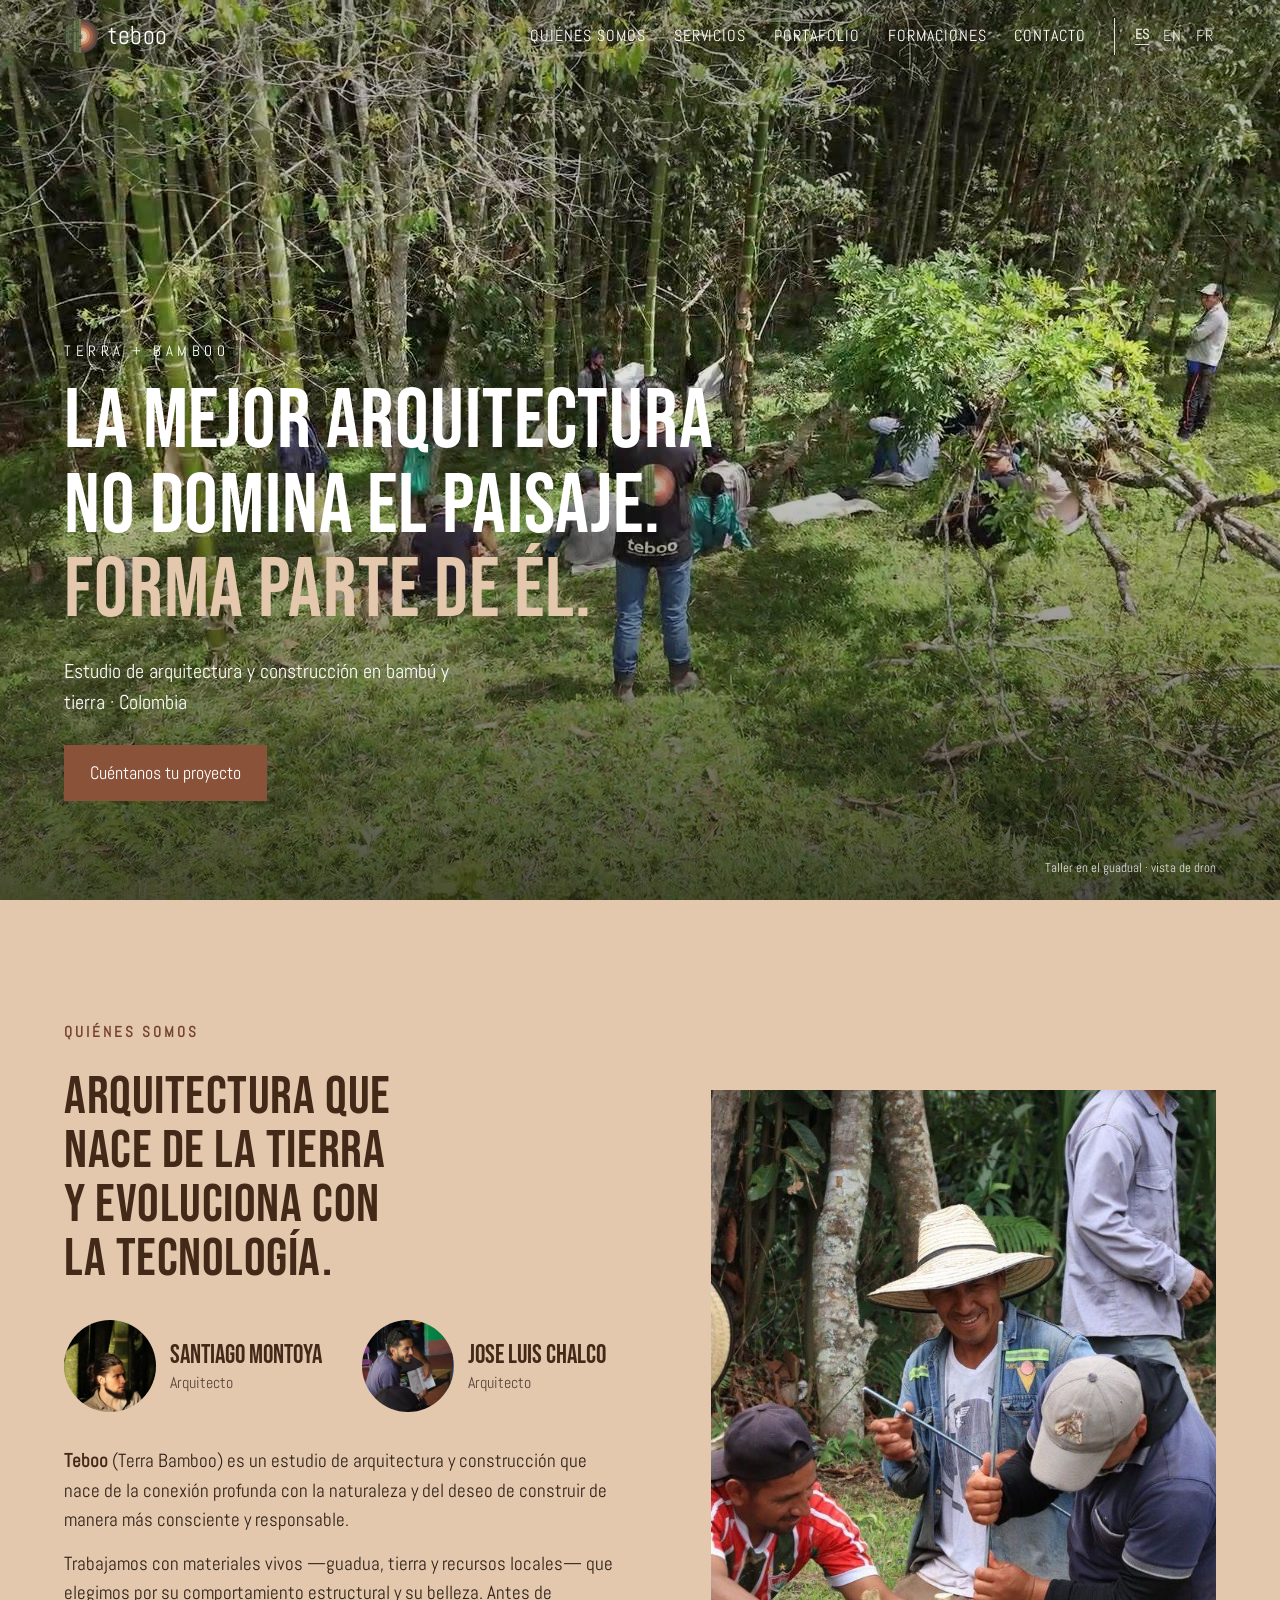
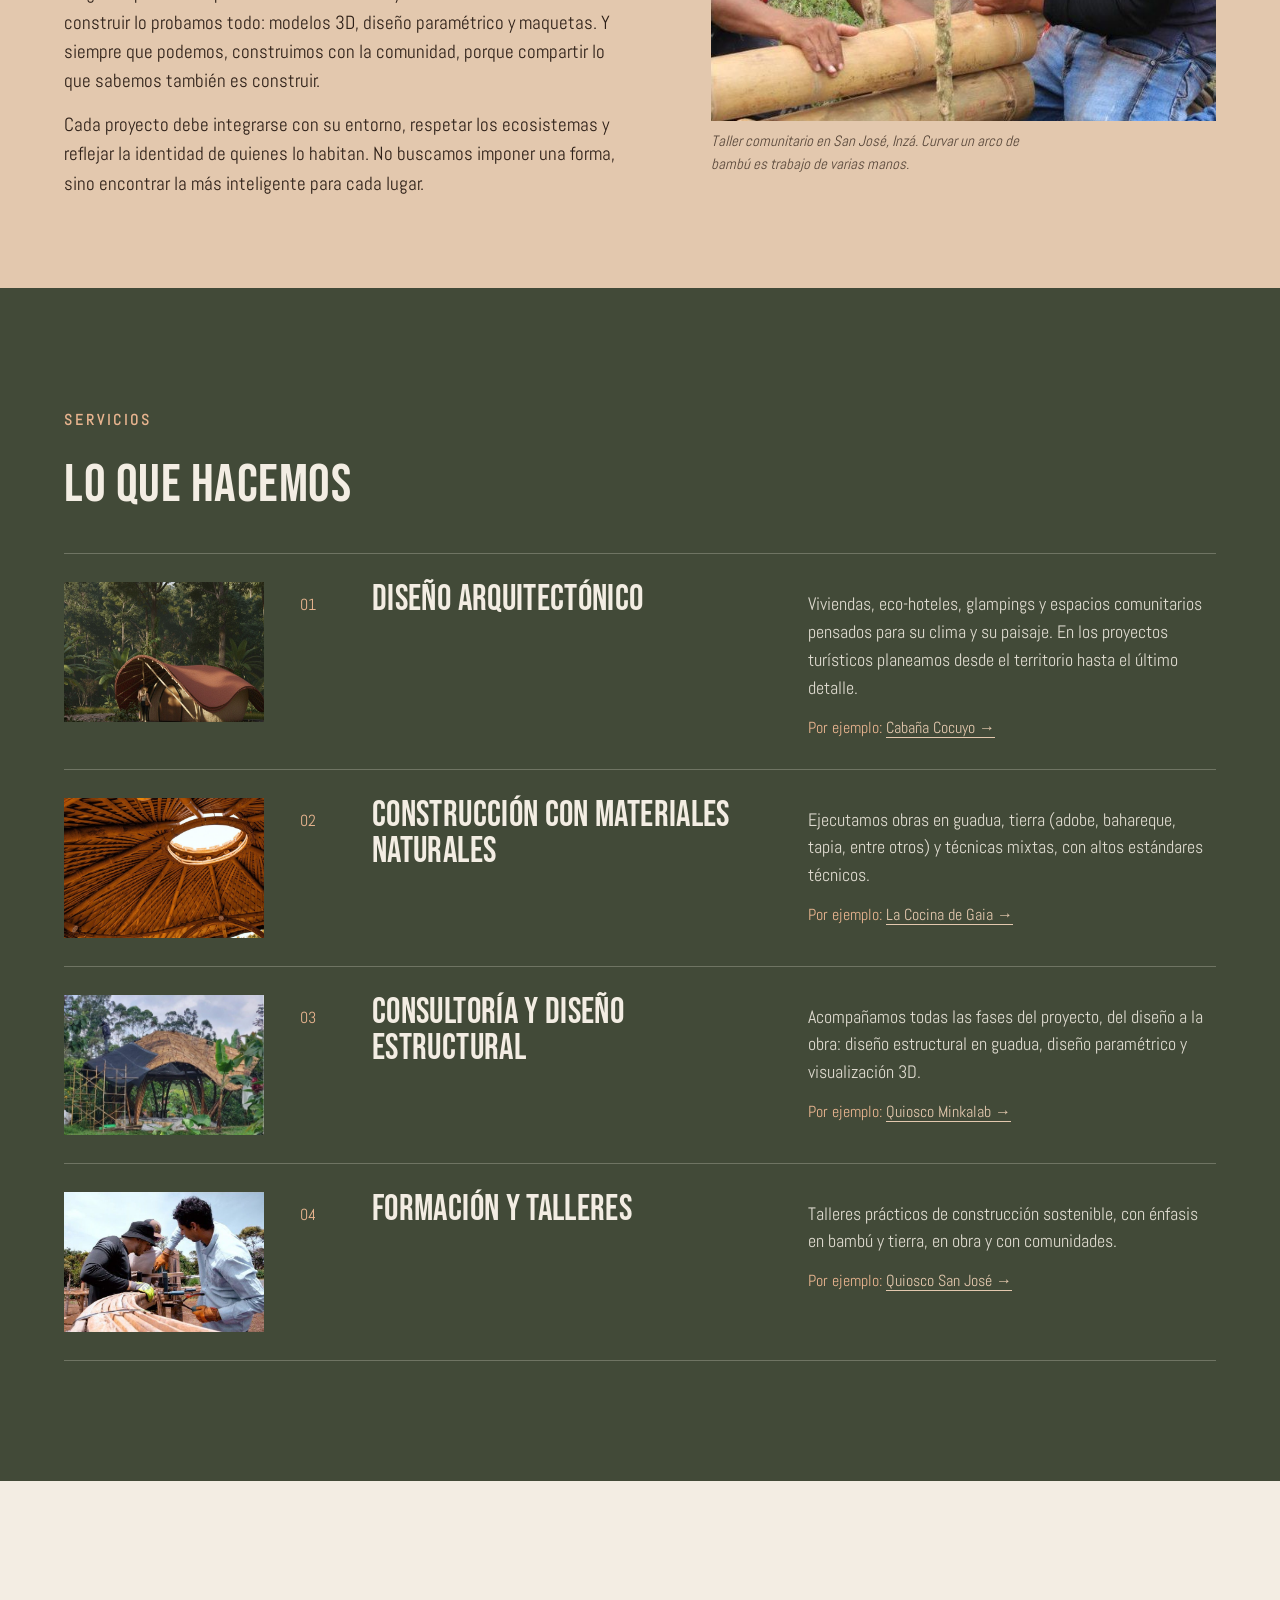
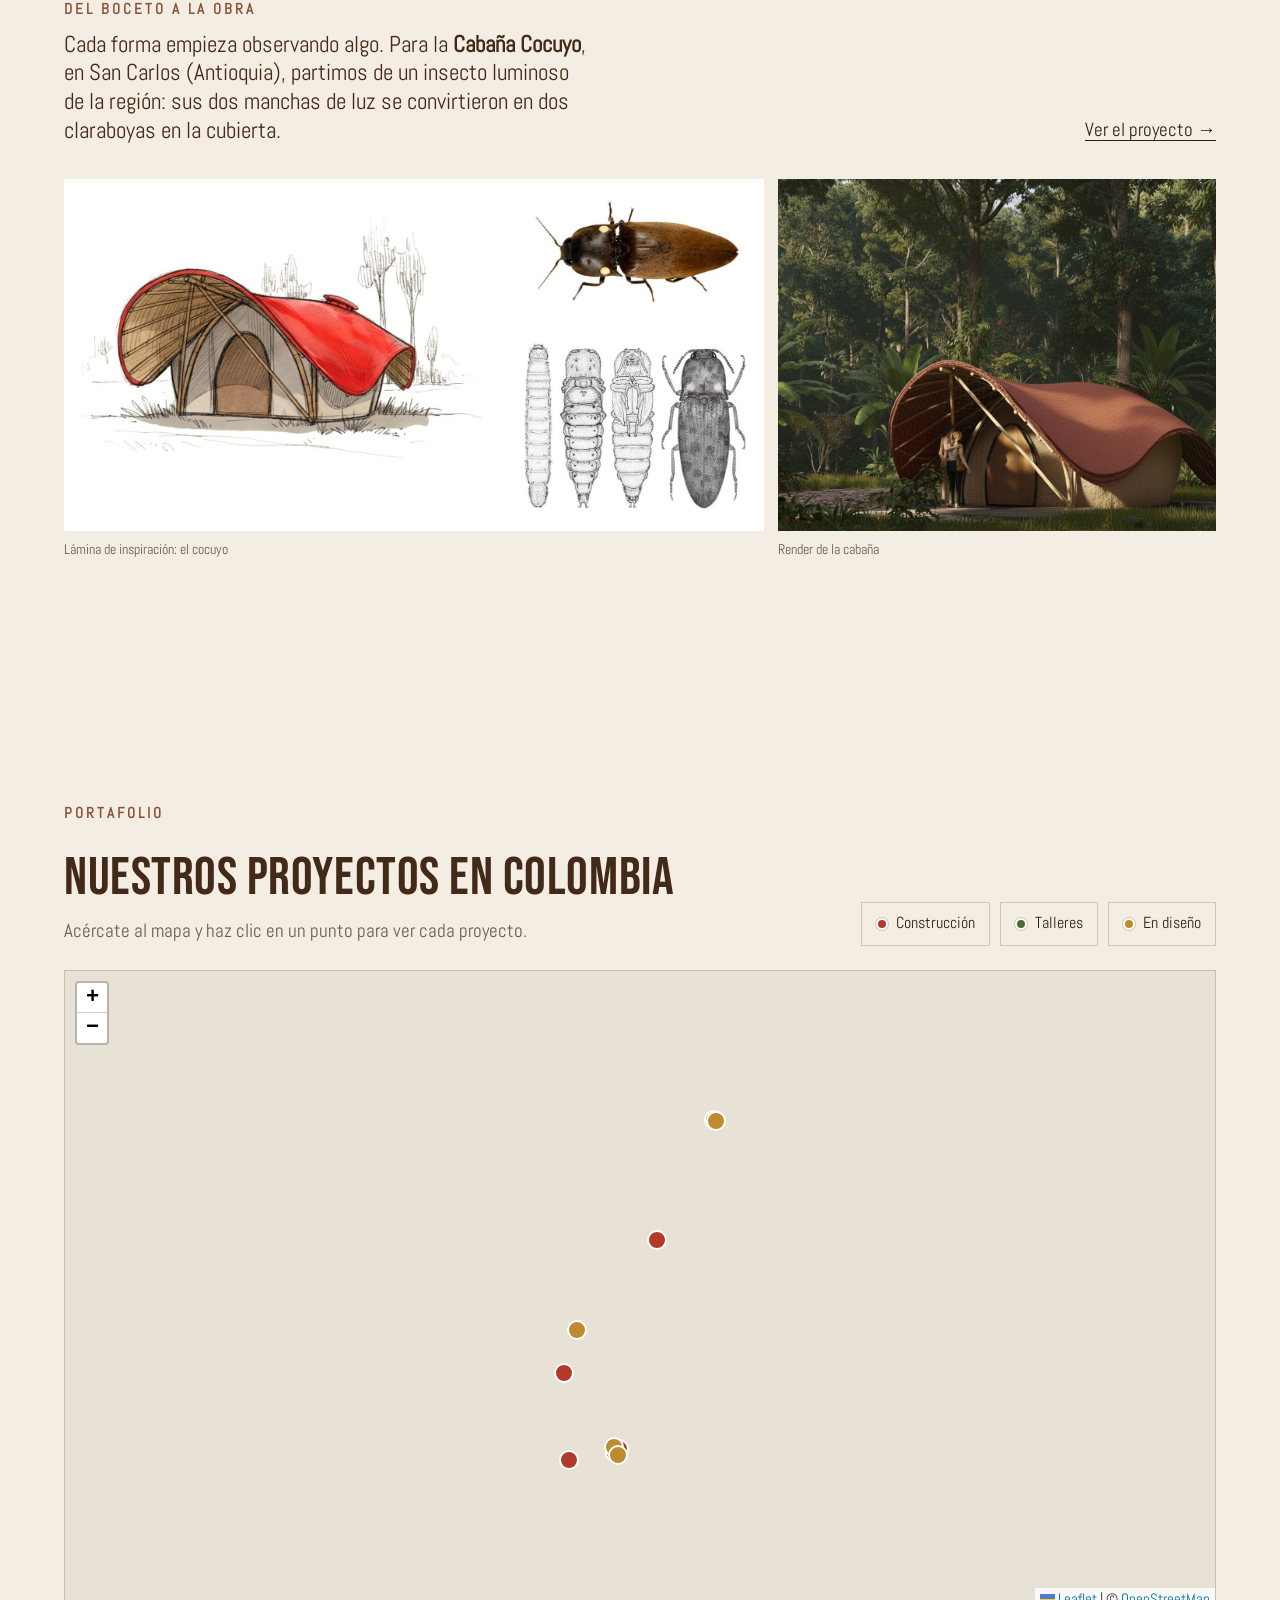
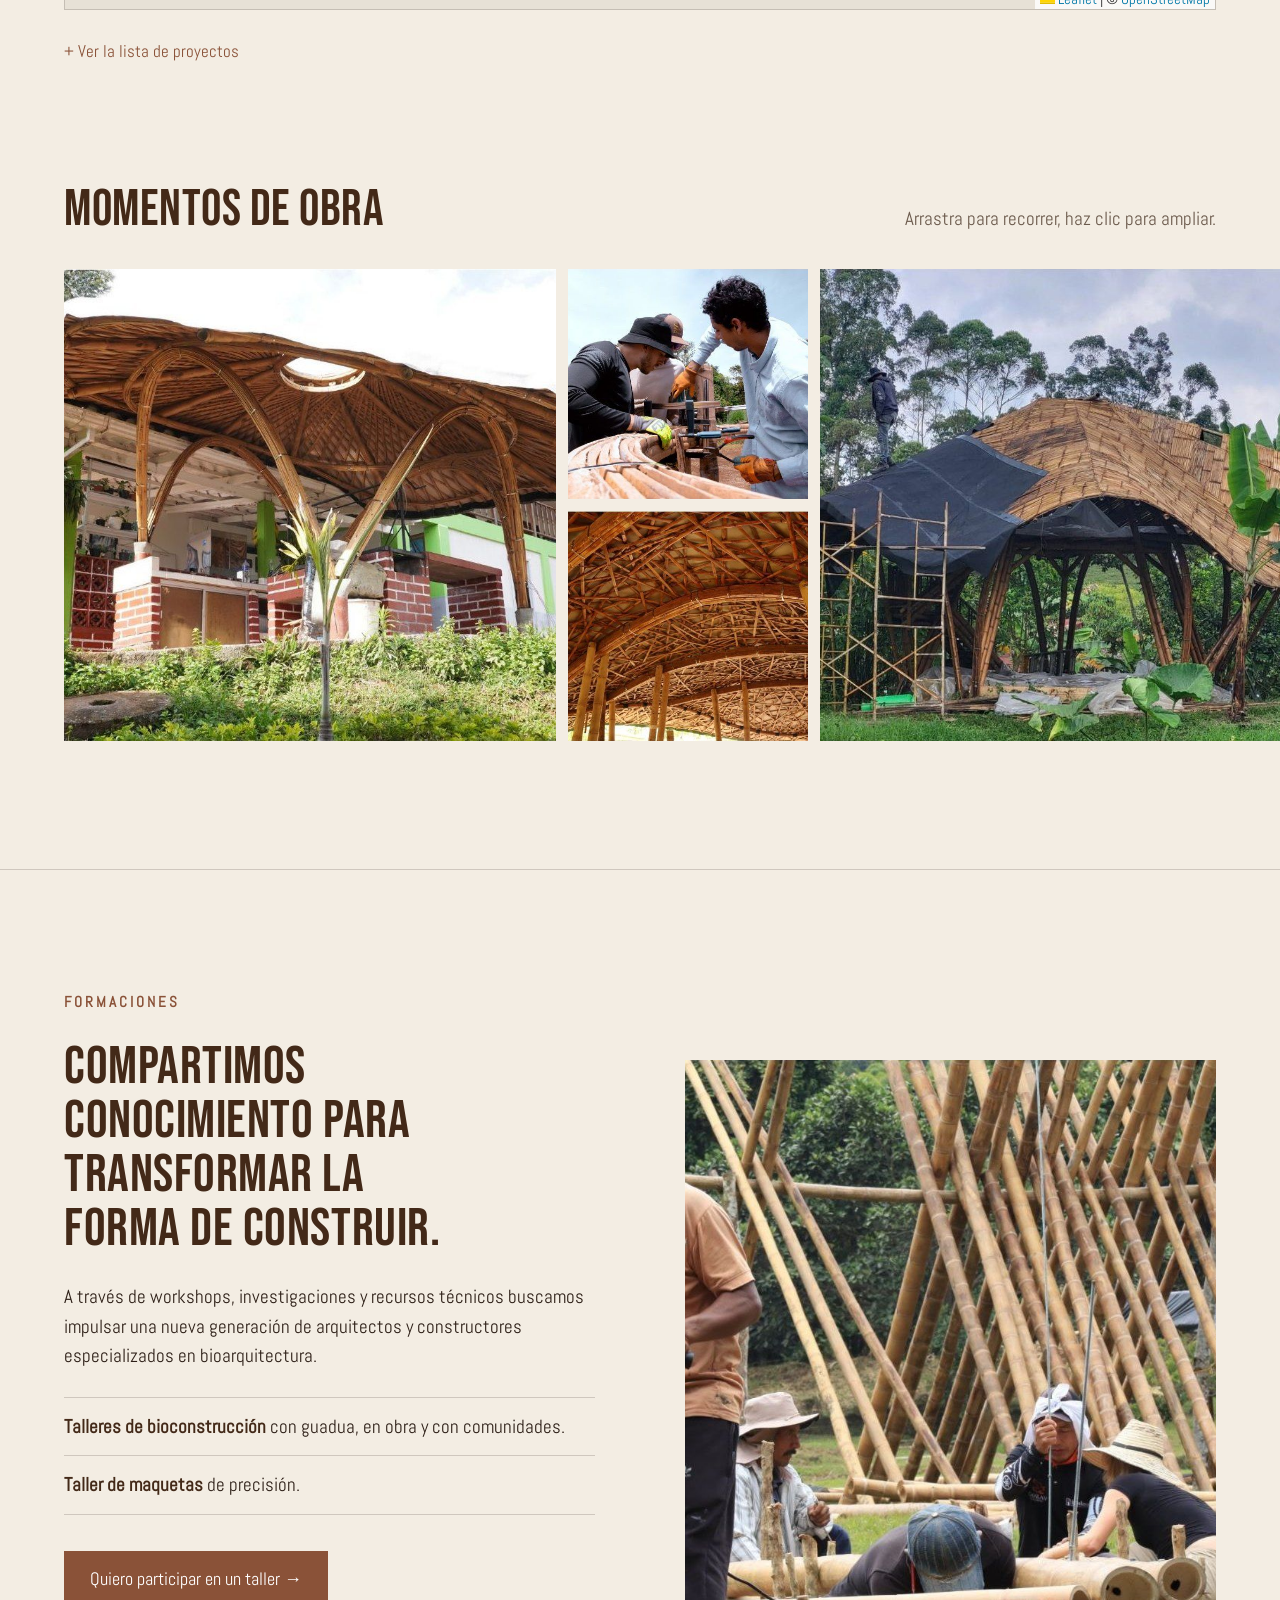
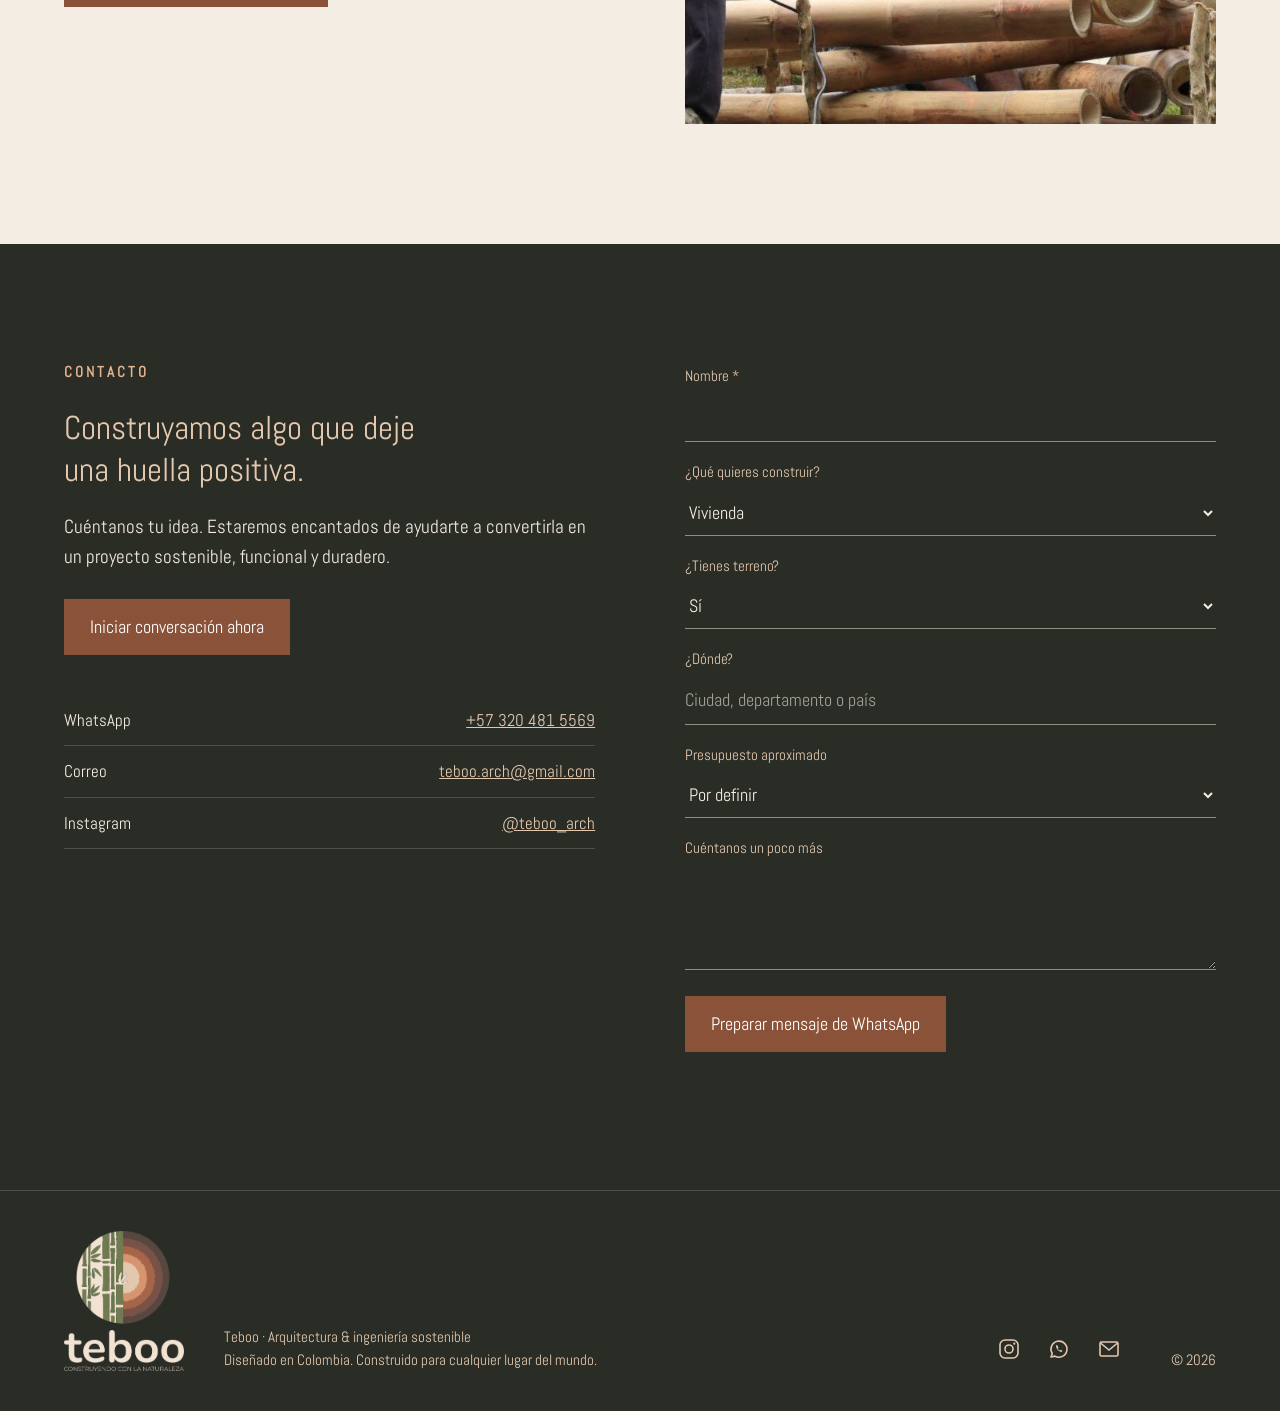
==== commit e31f88a1: "Jose sin tilde, mapa con OpenStreetMap (sin clave), Formaciones como sección completa, ficha centrad" ====
--- a/index.html
+++ b/index.html
@@ -40,7 +40,7 @@
    <h2 id="who-h">Arquitectura que nace de la tierra y evoluciona con la tecnología.</h2>
    <ul class="archis">
     <li><img src="img/p/santiago.jpg" alt="Santiago Montoya" width="440" height="480" loading="lazy"><span><b>Santiago Montoya</b>Arquitecto</span></li>
-    <li><img src="img/p/jose.jpg" alt="José Luis Chalco" width="440" height="480" loading="lazy"><span><b>José Luis Chalco</b>Arquitecto</span></li>
+    <li><img src="img/p/jose.jpg" alt="Jose Luis Chalco" width="440" height="480" loading="lazy"><span><b>Jose Luis Chalco</b>Arquitecto</span></li>
    </ul>
    <p><b>Teboo</b> (Terra Bamboo) es un estudio de arquitectura y construcción que nace de la conexión profunda con la naturaleza y del deseo de construir de manera más consciente y responsable.</p><p>Trabajamos con materiales vivos —guadua, tierra y recursos locales— que elegimos por su comportamiento estructural y su belleza. Antes de construir lo probamos todo: modelos 3D, diseño paramétrico y maquetas. Y siempre que podemos, construimos con la comunidad, porque compartir lo que sabemos también es construir.</p><p>Cada proyecto debe integrarse con su entorno, respetar los ecosistemas y reflejar la identidad de quienes lo habitan. No buscamos imponer una forma, sino encontrar la más inteligente para cada lugar.</p>
   </div>
@@ -107,12 +107,12 @@
  </div>
 </section>
 
-<section class="formaciones" id="formaciones">
+<section class="formaciones" id="formaciones" aria-labelledby="form-h">
  <div class="wrap f-grid">
+  <div><p class="sec">Formaciones</p><h2 id="form-h">Compartimos conocimiento para transformar la forma de construir.</h2><p>A través de workshops, investigaciones y recursos técnicos buscamos impulsar una nueva generación de arquitectos y constructores especializados en bioarquitectura.</p>
+   <ul class="f-list"><li><b>Talleres de bioconstrucción</b> con guadua, en obra y con comunidades.</li><li><b>Taller de maquetas</b> de precisión.</li></ul>
+   <a class="btn" href="#contacto" data-tipo="Formación / taller">Quiero participar en un taller →</a></div>
   <figure><img src="img/p/sanjose-3.jpg" alt="Taller comunitario de bioconstrucción en San José" width="1180" height="870" loading="lazy"></figure>
-  <div><h2 class="sec">Formaciones</h2><p class="big">Compartimos conocimiento para transformar la forma de construir.</p><p>A través de workshops, investigaciones y recursos técnicos buscamos impulsar una nueva generación de arquitectos y constructores especializados en bioarquitectura.</p>
-   <ul class="f-list"><li><b>Talleres de bioconstrucción</b> con guadua, en obra y con comunidades.</li><li><b>Taller de maquetas</b> de precisión.</li></ul>
-   <a class="link" href="#contacto" data-tipo="Formación / taller">Quiero participar en un taller →</a></div>
  </div>
 </section>
 
--- a/style.css
+++ b/style.css
@@ -281,3 +281,15 @@
 .nav .lang span[aria-current]{font-weight:700;text-decoration:underline;text-underline-offset:5px}
 .proceso .proc-head{grid-template-columns:1fr auto;row-gap:14px}
 .proceso .proc-head .sec{grid-column:1/-1}
+
+/* Formaciones como sección completa */
+.formaciones{background:var(--paper);border-top:1px solid var(--line)}
+.formaciones h2{font-size:clamp(40px,4.2vw,62px);max-width:18ch;margin-bottom:26px}
+.formaciones .btn{margin-top:6px}
+.f-grid{align-items:start}
+.f-grid figure{margin-top:70px}
+
+/* ficha centrada (el reset de márgenes la pegaba arriba a la izquierda) */
+dialog{margin:auto;position:fixed;inset:0}
+#map .leaflet-tile-pane{filter:sepia(.25) saturate(.8)}
+@media (max-width:900px){.f-grid figure{margin-top:0}}
